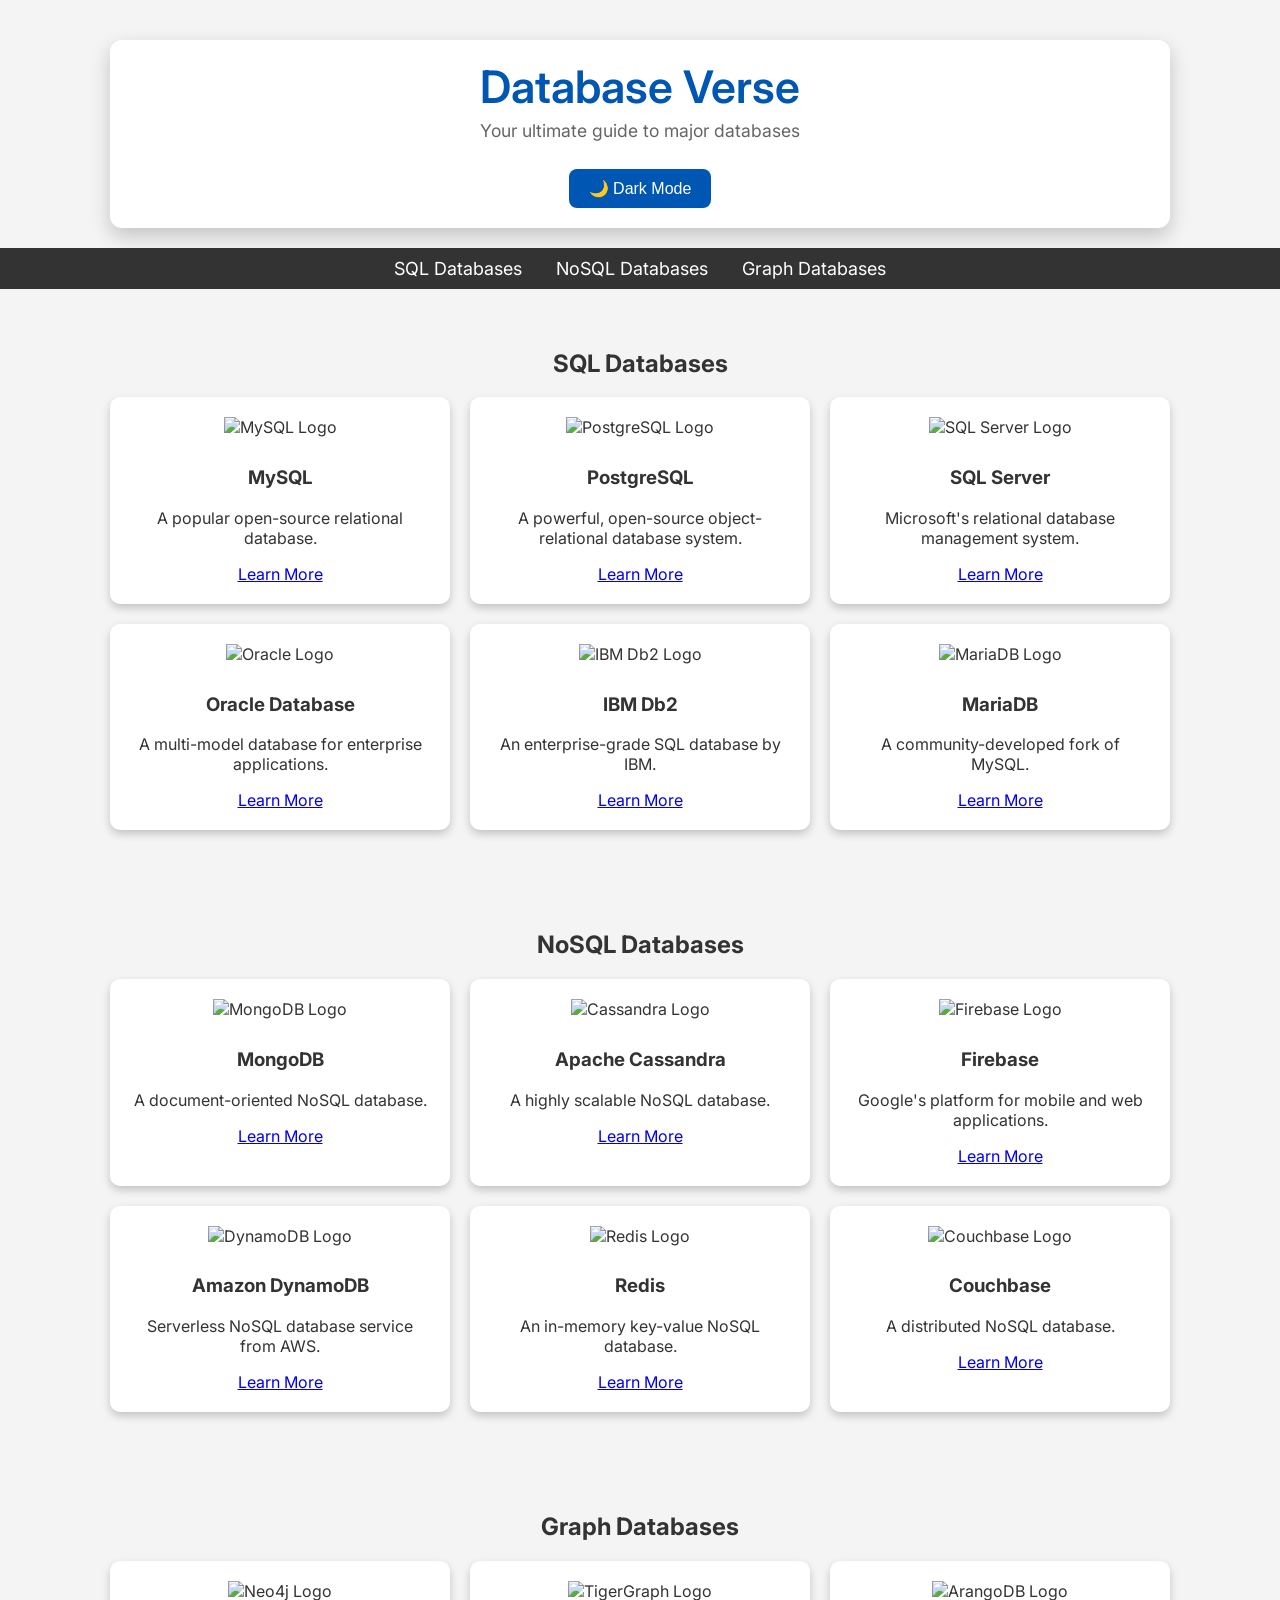
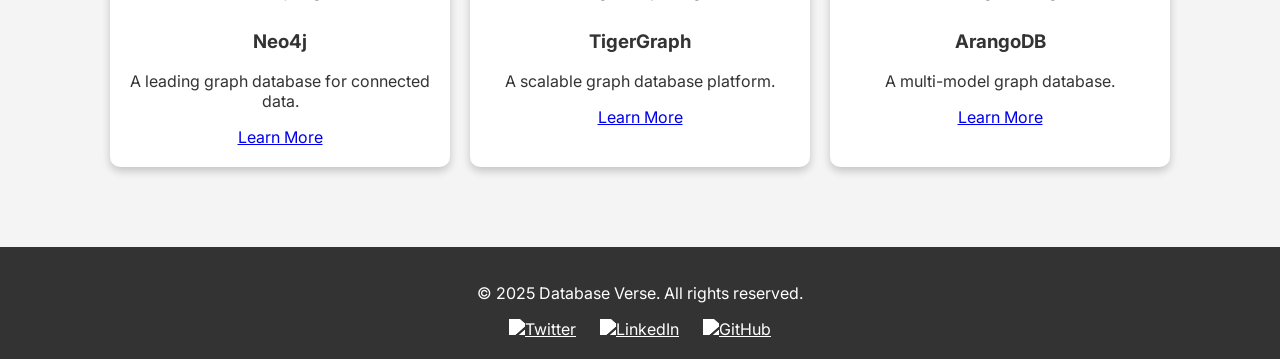
==== index.html @ 6b8fe201 "Update index.html" ====
<!DOCTYPE html>
<html lang="en">
<head>
    <meta charset="UTF-8">
    <meta name="viewport" content="width=device-width, initial-scale=1.0">
<!-- SEO Part -->

 
    <!-- SEO Metadata -->
    <title>DatabaseVerse - The Ultimate Database Guide | SQL & NoSQL</title>
    <meta name="description" content="DatabaseVerse provides in-depth guides, comparisons, and best practices for SQL, NoSQL, and Graph databases. Learn, compare, and choose the best database for your project.">
    <meta name="keywords" content="databases, SQL, NoSQL, MySQL, PostgreSQL, MongoDB, database tutorials, database comparisons">
    <meta name="author" content="DatabaseVerse Team">
    <meta name="robots" content="index, follow">
    
    <!-- Open Graph (For Facebook, LinkedIn) -->
    <meta property="og:title" content="DatabaseVerse - The Ultimate Database Guide">
    <meta property="og:description" content="Find the best database for your needs with our expert guides and comparisons.">
    <meta property="og:image" content="https://www.databaseverse.com/images/preview.jpg">
    <meta property="og:url" content="https://www.databaseverse.com">
    <meta property="og:type" content="website">
    
    <!-- Twitter Card (For Twitter) -->
    <meta name="twitter:card" content="summary_large_image">
    <meta name="twitter:title" content="DatabaseVerse - Your Guide to Databases">
    <meta name="twitter:description" content="Compare SQL, NoSQL, and Graph databases with expert insights.">
    <meta name="twitter:image" content="https://www.databaseverse.com/images/preview.jpg">
    
    <!-- Schema Markup (JSON-LD for Google Rich Results) -->
    <script type="application/ld+json">
    {
        "@context": "https://schema.org",
        "@type": "WebSite",
        "name": "DatabaseVerse",
        "url": "https://www.databaseverse.com",
        "description": "Learn everything about databases, including SQL, NoSQL, and Graph databases.",
        "publisher": {
            "@type": "Organization",
            "name": "DatabaseVerse",
            "logo": {
                "@type": "ImageObject",
                "url": "https://www.databaseverse.com/images/logo.png"
            }
        }
    }
    </script>

<!-- SEO -->

    <link rel="stylesheet" href="style.css">
    <script defer src="script.js"></script>
    <script async src="https://pagead2.googlesyndication.com/pagead/js/adsbygoogle.js?client=ca-pub-8469718621464285"
     crossorigin="anonymous"></script>
    
    <link rel="icon" type="image/png" href="/icons8-favicon-16.png">
    <script>

        var userID = window.localStorage.getItem("userID");
        
        window.adobeDataLayer = window.adobeDataLayer || [];
        window.adobeDataLayer.push({
                        "event":"pageView",
                        "page":{
                            "pageName": "Databaseverse - Home",
                            "siteSection": "Home",
                            "siteSubsection": "Home",
                            },
                        "user":{
                            "userID" : "1",
                            "loginStatus" : "Loggedin"
                        }
                    });
    
    
    </script>
    
    <script src="https://assets.adobedtm.com/6a9bc2d85574/b8443669e153/launch-eb0b239af1a2-development.min.js" async></script>

</head>
<body>
    <header>
        
        <h1>Database Verse</h1>
        <p>Your ultimate guide to major databases</p>
        <button id="theme-toggle">🌙 Dark Mode</button>
    </header>
    
    
    
    <nav>
        <ul>
            <li><a href="#sql">SQL Databases</a></li>
            <li><a href="#nosql">NoSQL Databases</a></li>
            <li><a href="#graph">Graph Databases</a></li>
        </ul>
    </nav>
    
    <section id="sql">
        <h2>SQL Databases</h2>
        <div class="container">
            <div class="card">
                <img src="https://upload.wikimedia.org/wikipedia/en/d/dd/MySQL_logo.svg" alt="MySQL Logo">
                <h3>MySQL</h3>
                <p>A popular open-source relational database.</p>
                <a href="https://www.mysql.com/" target="_blank">Learn More</a>
            </div>
            <div class="card">
                <img src="https://upload.wikimedia.org/wikipedia/commons/2/29/Postgresql_elephant.svg" alt="PostgreSQL Logo">
                <h3>PostgreSQL</h3>
                <p>A powerful, open-source object-relational database system.</p>
                <a href="https://www.postgresql.org/" target="_blank">Learn More</a>
            </div>
            <div class="card">
                <img src="https://upload.wikimedia.org/wikipedia/commons/8/87/Sql_data_base_with_logo.png" alt="SQL Server Logo">
                <h3>SQL Server</h3>
                <p>Microsoft's relational database management system.</p>
                <a href="https://www.microsoft.com/en-us/sql-server" target="_blank">Learn More</a>
            </div>
            <div class="card">
                <img src="https://logodix.com/logo/2006481.png" alt="Oracle Logo">
                <h3>Oracle Database</h3>
                <p>A multi-model database for enterprise applications.</p>
                <a href="https://www.oracle.com/database/" target="_blank">Learn More</a>
            </div>
            <div class="card">
                <img src="https://www.db2tutorial.com/wp-content/uploads/2019/03/db2-tutorial.png" alt="IBM Db2 Logo">
                <h3>IBM Db2</h3>
                <p>An enterprise-grade SQL database by IBM.</p>
                <a href="https://www.ibm.com/db2" target="_blank">Learn More</a>
            </div>
            <div class="card">
                <img src="https://avatars.githubusercontent.com/u/4739304?s=280&v=4" alt="MariaDB Logo">
                <h3>MariaDB</h3>
                <p>A community-developed fork of MySQL.</p>
                <a href="https://mariadb.org/" target="_blank">Learn More</a>
            </div>
        </div>
    </section>
    
    <section id="nosql">
        <h2>NoSQL Databases</h2>
        <div class="container">
            <div class="card">
                <img src="https://1000logos.net/wp-content/uploads/2020/08/MongoDB-Logo.png" alt="MongoDB Logo">
                <h3>MongoDB</h3>
                <p>A document-oriented NoSQL database.</p>
                <a href="https://www.mongodb.com/" target="_blank">Learn More</a>
            </div>
            <div class="card">
                <img src="https://cassandra.apache.org/assets/img/logo-white-r.png" alt="Cassandra Logo">
                <h3>Apache Cassandra</h3>
                <p>A highly scalable NoSQL database.</p>
                <a href="https://cassandra.apache.org/" target="_blank">Learn More</a>
            </div>
            <div class="card">
                <img src="https://www.gstatic.com/devrel-devsite/prod/vdbb152dfd6ef5e309aa1d261d45f3fd443aed2691cbfba3f9f80f8a4012a0a8f/firebase/images/lockup.svg" alt="Firebase Logo">
                <h3>Firebase</h3>
                <p>Google's platform for mobile and web applications.</p>
                <a href="https://firebase.google.com/" target="_blank">Learn More</a>
            </div>
            <div class="card">
                <img src="https://miro.medium.com/v2/resize:fit:1400/1*SpqGm3t2gqbGx3Bz-UJpAQ.png" alt="DynamoDB Logo">
                <h3>Amazon DynamoDB</h3>
                <p>Serverless NoSQL database service from AWS.</p>
                <a href="https://aws.amazon.com/dynamodb/" target="_blank">Learn More</a>
            </div>
            <div class="card">
                <img src="https://redis.io/wp-content/uploads/2024/04/Logotype.svg?auto=webp&quality=85,75&width=120" alt="Redis Logo">
                <h3>Redis</h3>
                <p>An in-memory key-value NoSQL database.</p>
                <a href="https://redis.io/" target="_blank">Learn More</a>
            </div>
            <div class="card">
                <img src="https://www.couchbase.com/wp-content/themes/couchbase-com/images/Logo-2000.svg" alt="Couchbase Logo">
                <h3>Couchbase</h3>
                <p>A distributed NoSQL database.</p>
                <a href="https://www.couchbase.com/" target="_blank">Learn More</a>
            </div>
        </div>
    </section>
    
    <section id="graph">
        <h2>Graph Databases</h2>
        <div class="container">
            <div class="card">
                <img src="https://dist.neo4j.com/wp-content/uploads/20230926084108/Logo_FullColor_RGB_TransBG.svg" alt="Neo4j Logo">
                <h3>Neo4j</h3>
                <p>A leading graph database for connected data.</p>
                <a href="https://neo4j.com/" target="_blank">Learn More</a>
            </div>
            <div class="card">
                <img src="https://encrypted-tbn0.gstatic.com/images?q=tbn:ANd9GcQMi0j-8EOGU2kKAD3Q4c2R9HEXQZ132W6uAQ&s" alt="TigerGraph Logo">
                <h3>TigerGraph</h3>
                <p>A scalable graph database platform.</p>
                <a href="https://www.tigergraph.com/" target="_blank">Learn More</a>
            </div>
            <div class="card">
                <img src="https://arangodb.com/wp-content/uploads/2023/07/logo.png" alt="ArangoDB Logo">
                <h3>ArangoDB</h3>
                <p>A multi-model graph database.</p>
                <a href="https://www.arangodb.com/" target="_blank">Learn More</a>
            </div>
        </div>
    </section>
    

    <footer>
        <p>&copy; 2025 Database Verse. All rights reserved.</p>
        <div class="social-links">
            <a href="https://x.com/dhanushbangady?s=21&t=5wENA6YG9bDJAuuJVBSsLw" target="_blank">
                <img src="https://static.vecteezy.com/system/resources/thumbnails/018/930/695/small_2x/twitter-logo-twitter-icon-transparent-free-free-png.png" alt="Twitter">
            </a>
            <a href="https://www.linkedin.com/in/dhanush-kumar-609387221/" target="_blank">
                <img src="https://cdn.uconnectlabs.com/wp-content/uploads/sites/46/2022/08/Linkedin-Logo-e1660320077673.png" alt="LinkedIn">
            </a>
            <a href="https://github.com/DHANUSHKUMAR-19" target="_blank">
                <img src="https://upload.wikimedia.org/wikipedia/commons/9/91/Octicons-mark-github.svg" alt="GitHub">
            </a>
        </div>
    </footer>
    
    
    
</body>
</html>
---- style.css ----
/* Import Google Fonts */
@import url('https://fonts.googleapis.com/css2?family=Inter:wght@400;600&display=swap');

/* Default Light Mode Variables */
:root {
    --bg-color: #f4f4f4;
    --text-color: #333;
    --header-bg: white;
    --header-text: #0056b3;
    --subtitle-color: #555;
    --nav-bg: #333;
    --nav-text: white;
    --nav-hover: #00d4ff;
    --card-bg: white;
    --card-shadow: rgba(0, 0, 0, 0.2);
    --footer-bg: #333;
    --footer-text: white;
}

/* Dark Mode Variables */
.dark-mode {
    --bg-color: #121212;
    --text-color: #e0e0e0;
    --header-bg: #1e1e1e;
    --header-text: #4dabf7;
    --subtitle-color: #aaaaaa;
    --nav-bg: #1e1e1e;
    --nav-text: #e0e0e0;
    --nav-hover: #4dabf7;
    --card-bg: #1e1e1e;
    --card-shadow: rgba(255, 255, 255, 0.1);
    --footer-bg: #1e1e1e;
    --footer-text: #e0e0e0;
}

/* Apply Theme */
body {
    margin: 0;
    padding: 0;
    font-family: 'Inter', sans-serif;
    background: var(--bg-color);
    color: var(--text-color);
    transition: background 0.3s ease, color 0.3s ease;
}

/* Header */
header {
    width: 90%;
    max-width: 1000px;
    padding: 20px 30px;
    background: var(--header-bg);
    color: var(--text-color);
    text-align: center;
    border-radius: 12px;
    box-shadow: 0px 8px 20px var(--card-shadow);
    margin: 40px auto 20px;
    transition: transform 0.3s ease, box-shadow 0.3s ease, background 0.3s ease;
}

header:hover {
    transform: translateY(-4px);
    box-shadow: 0px 10px 25px var(--card-shadow);
}

header h1 {
    font-size: 2.8rem;
    font-weight: 600;
    margin: 0;
    color: var(--header-text);
}

header p {
    font-size: 1.1rem;
    font-weight: 400;
    margin-top: 6px;
    color: var(--subtitle-color);
    opacity: 0.9;
}

/* Theme Toggle Button */
#theme-toggle {
    background: var(--header-text);
    color: var(--header-bg);
    border: none;
    padding: 10px 20px;
    font-size: 1rem;
    cursor: pointer;
    border-radius: 8px;
    transition: all 0.3s ease;
    margin-top: 10px;
}

#theme-toggle:hover {
    background: var(--header-bg);
    color: var(--header-text);
    border: 1px solid var(--header-text);
}

/* Navigation */
nav {
    background: var(--nav-bg);
    padding: 10px 0;
    text-align: center;
}

nav ul {
    list-style: none;
    padding: 0;
    margin: 0;
}

nav ul li {
    display: inline;
    margin: 0 15px;
}

nav ul li a {
    color: var(--nav-text);
    text-decoration: none;
    font-size: 18px;
    transition: color 0.3s;
}

nav ul li a:hover {
    color: var(--nav-hover);
}

/* Sections */
section {
    padding: 40px;
    text-align: center;
}

/* Cards */
.container {
    display: flex;
    flex-wrap: wrap;
    justify-content: center;
    gap: 20px;
}

.card {
    background: var(--card-bg);
    padding: 20px;
    border-radius: 10px;
    box-shadow: 0 4px 8px var(--card-shadow);
    width: 300px;
    text-align: center;
    transition: transform 0.3s, box-shadow 0.3s;
}

.card:hover {
    transform: scale(1.05);
    box-shadow: 0 10px 20px var(--card-shadow);
}

.card img {
    width: 100px;
    height: auto;
    margin-bottom: 10px;
}

/* Footer */
/* footer {
    background: var(--footer-bg);
    color: var(--footer-text);
    text-align: center;
    padding: 20px;
    margin-top: 40px;
} */
/* footer {
    background: #222;
    color: white;
    text-align: center;
    padding: 20px;
    font-size: 14px;
}

.footer-nav a {
    color: #00d4ff;
    text-decoration: none;
    margin: 0 10px;
}

.footer-nav a:hover {
    text-decoration: underline;
}

.social-links img {
    width: 24px;
    margin: 0 5px;
} */

footer {
    background: #333;
    color: white;
    text-align: center;
    padding: 20px;
    margin-top: 40px;
}

.social-links {
    margin-top: 10px;
}

.social-links a {
    display: inline-block;
    margin: 0 10px;
}

.social-links img {
    width: 30px;
    height: 30px;
    filter: brightness(0) invert(1); /* Makes icons white for better visibility */
    transition: transform 0.3s ease-in-out;
}

.social-links img:hover {
    transform: scale(1.2);
}
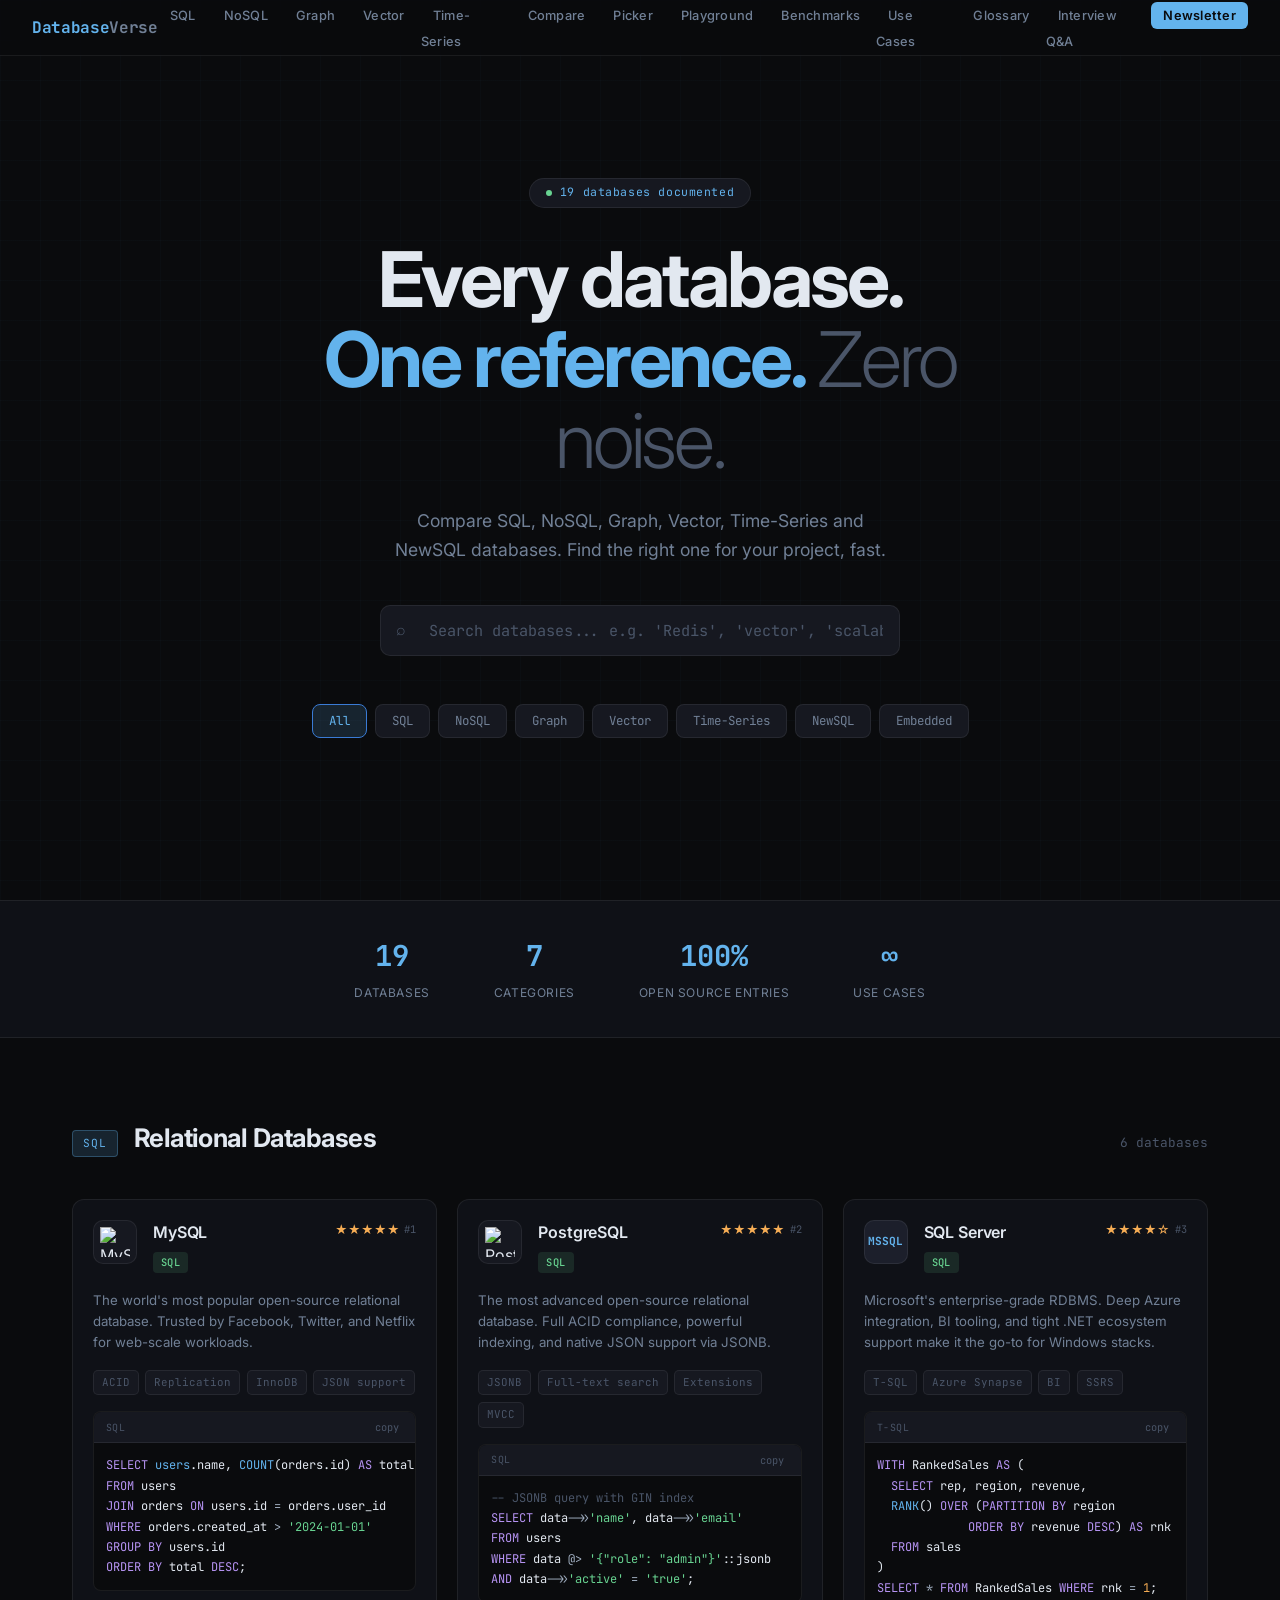
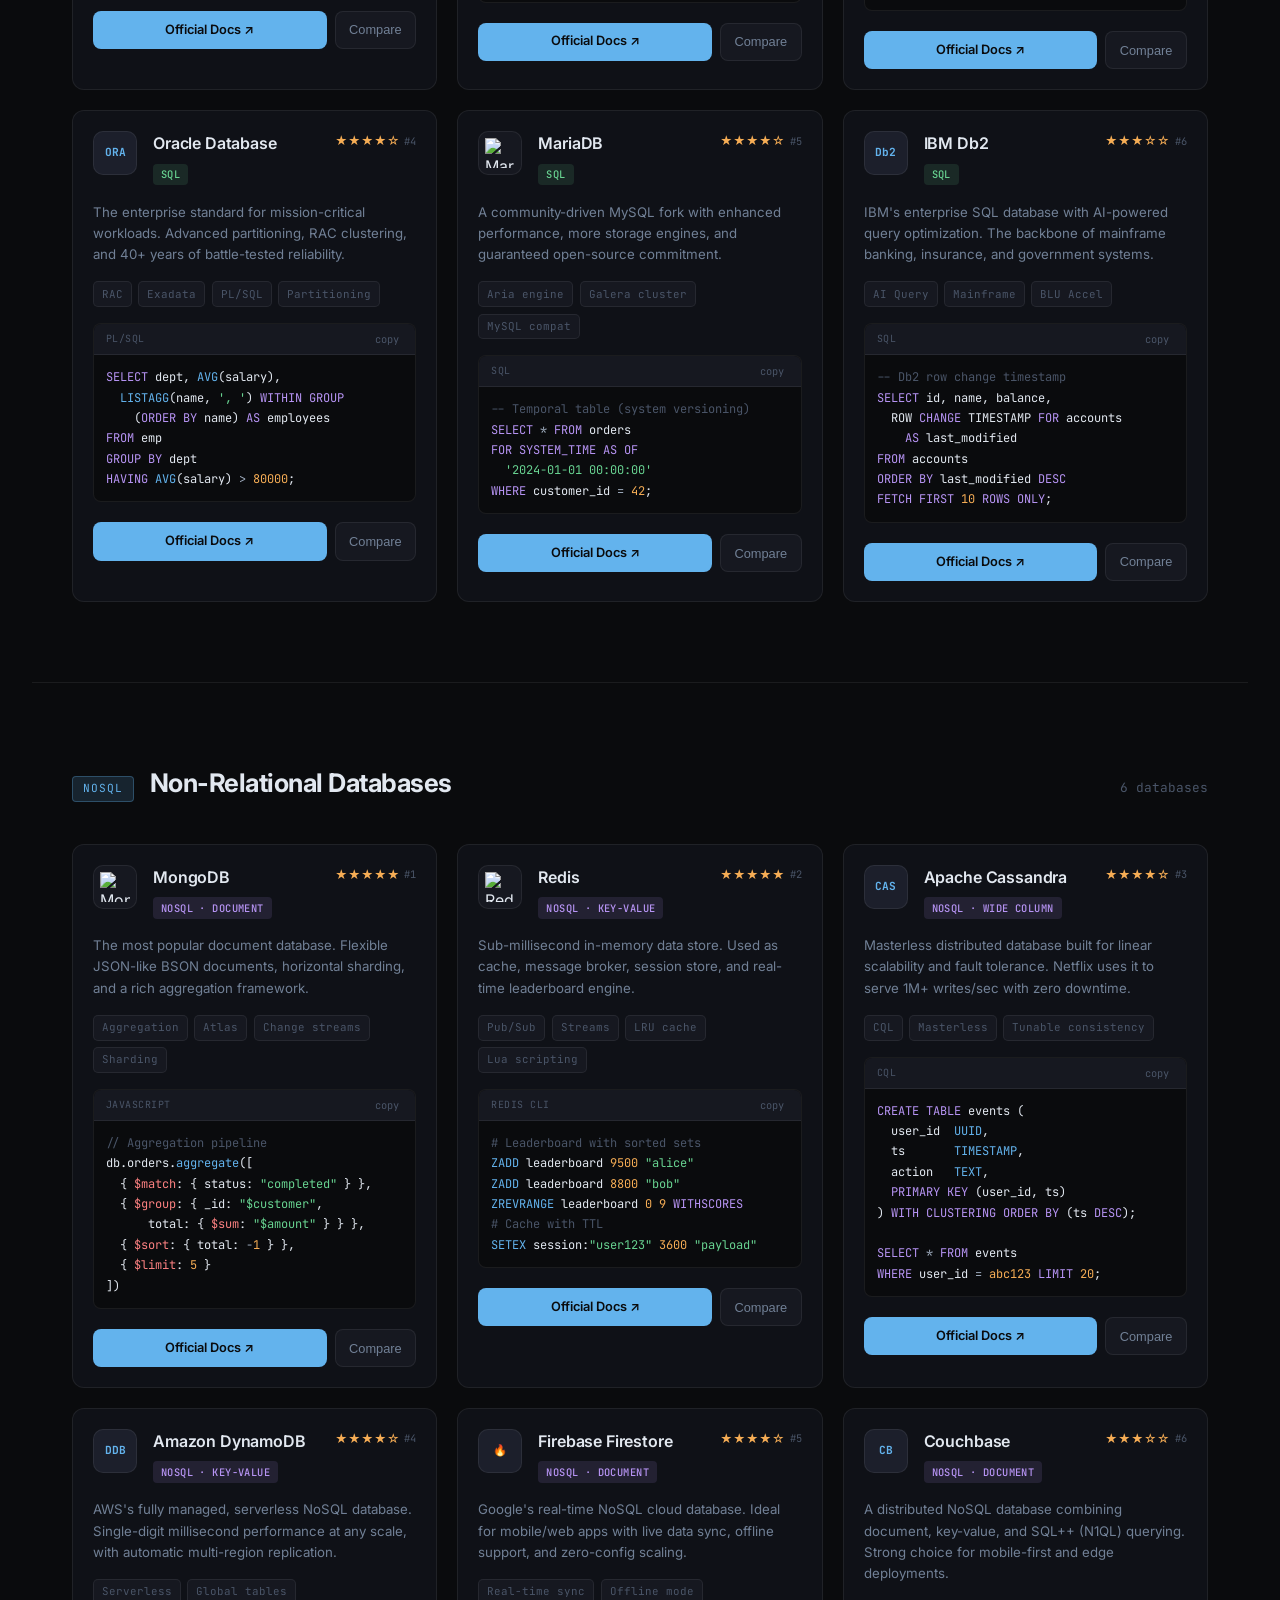
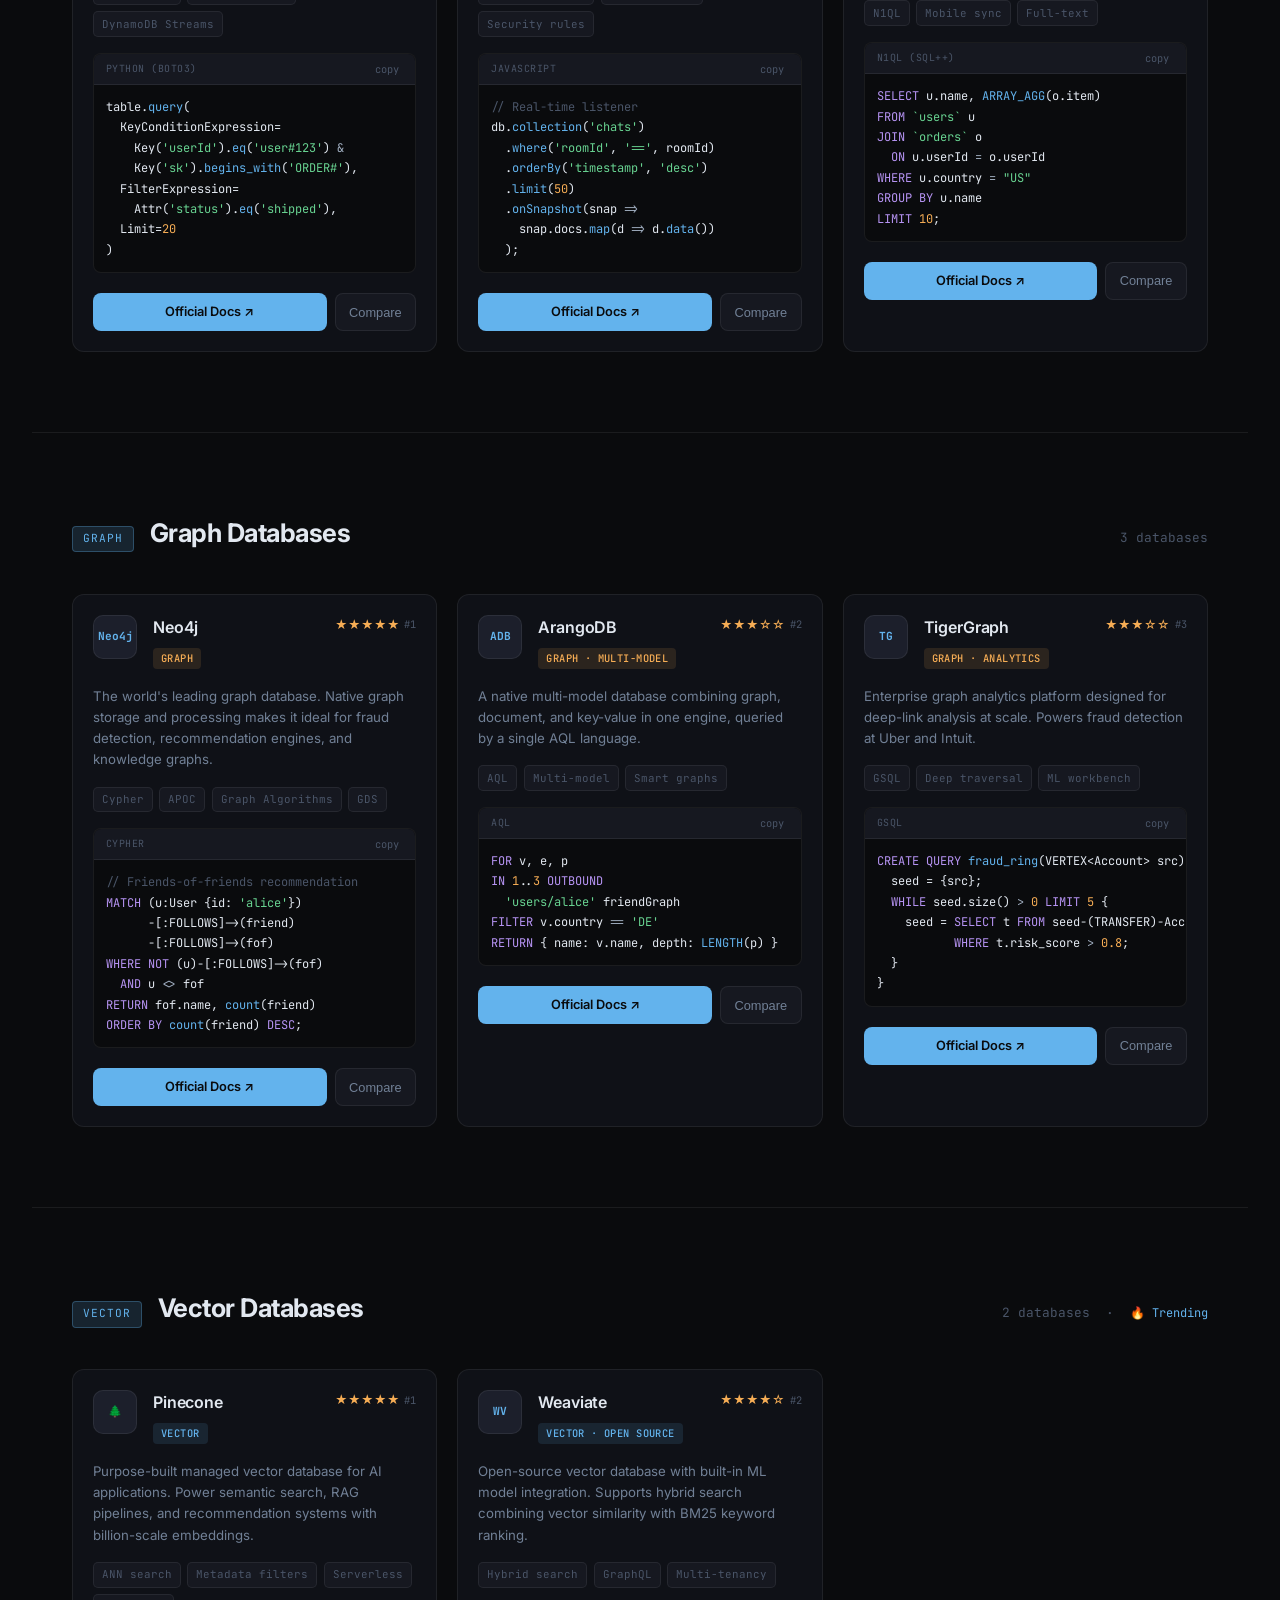
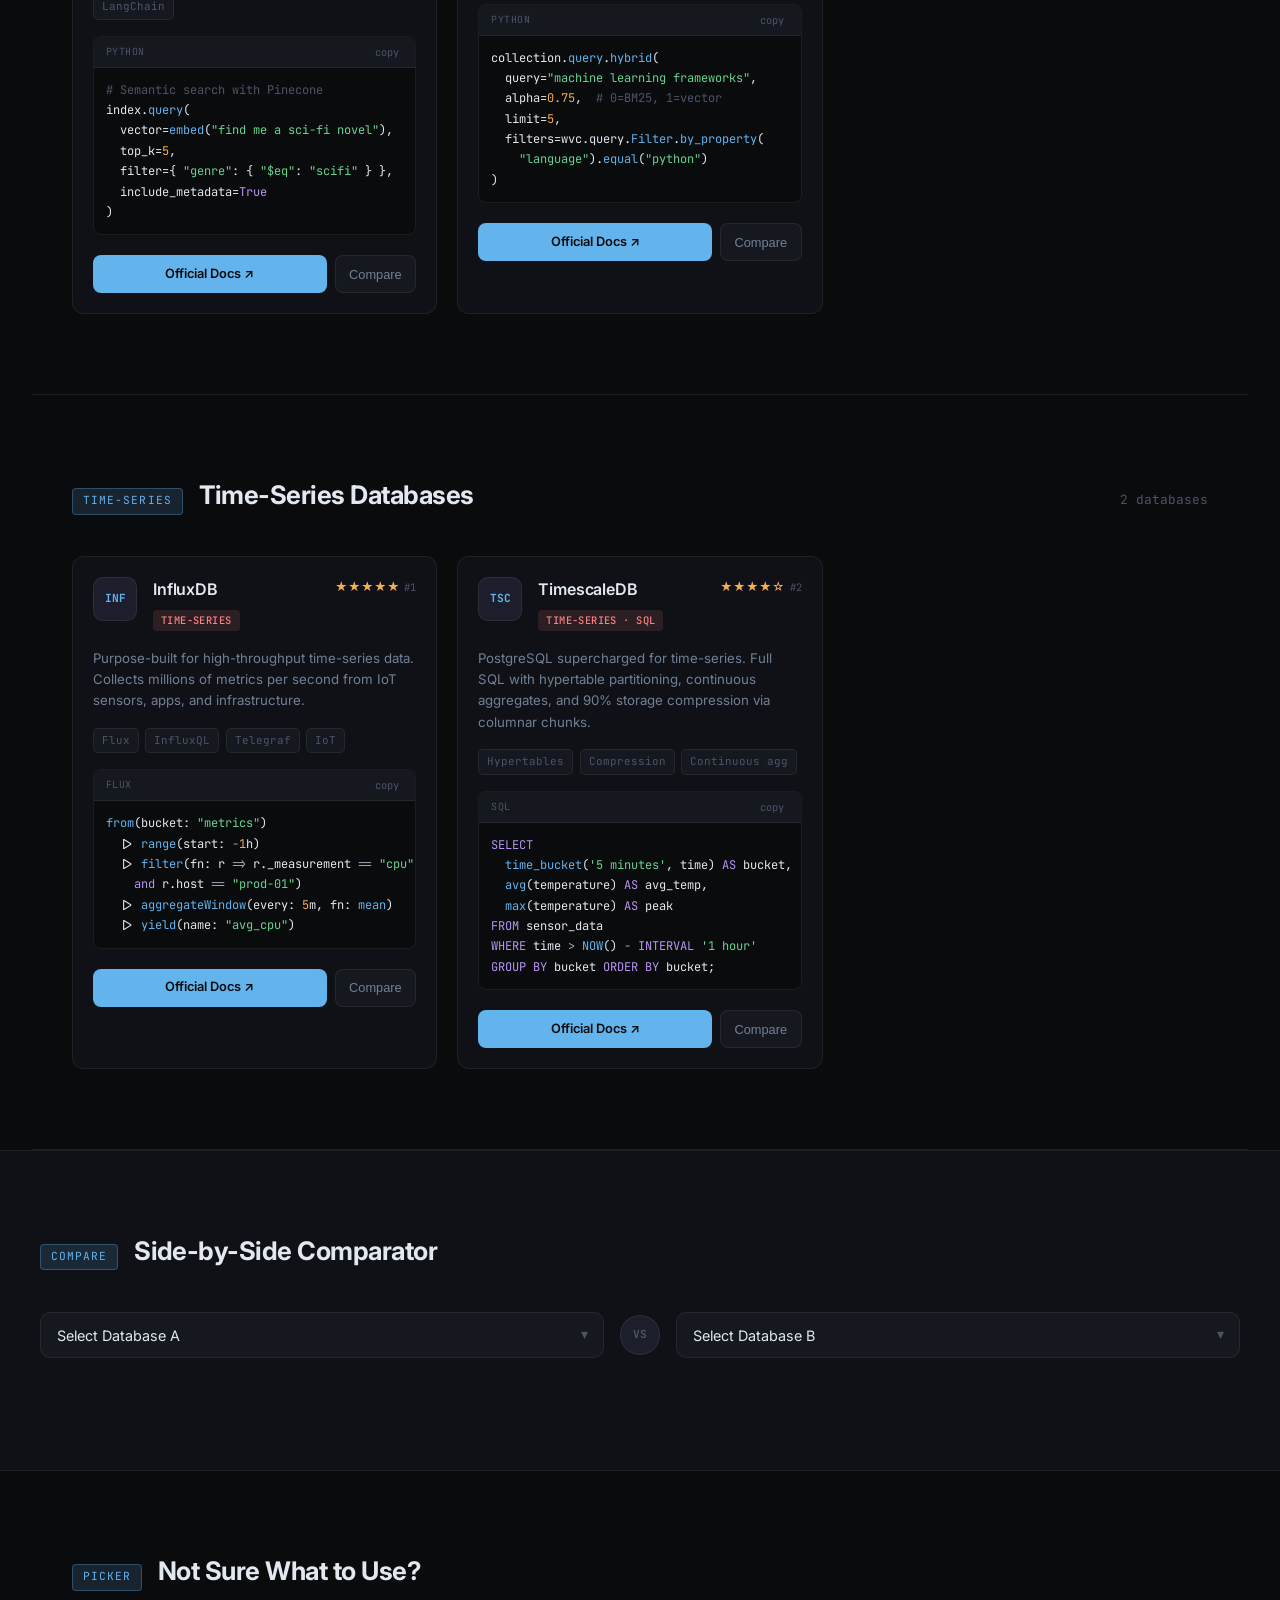
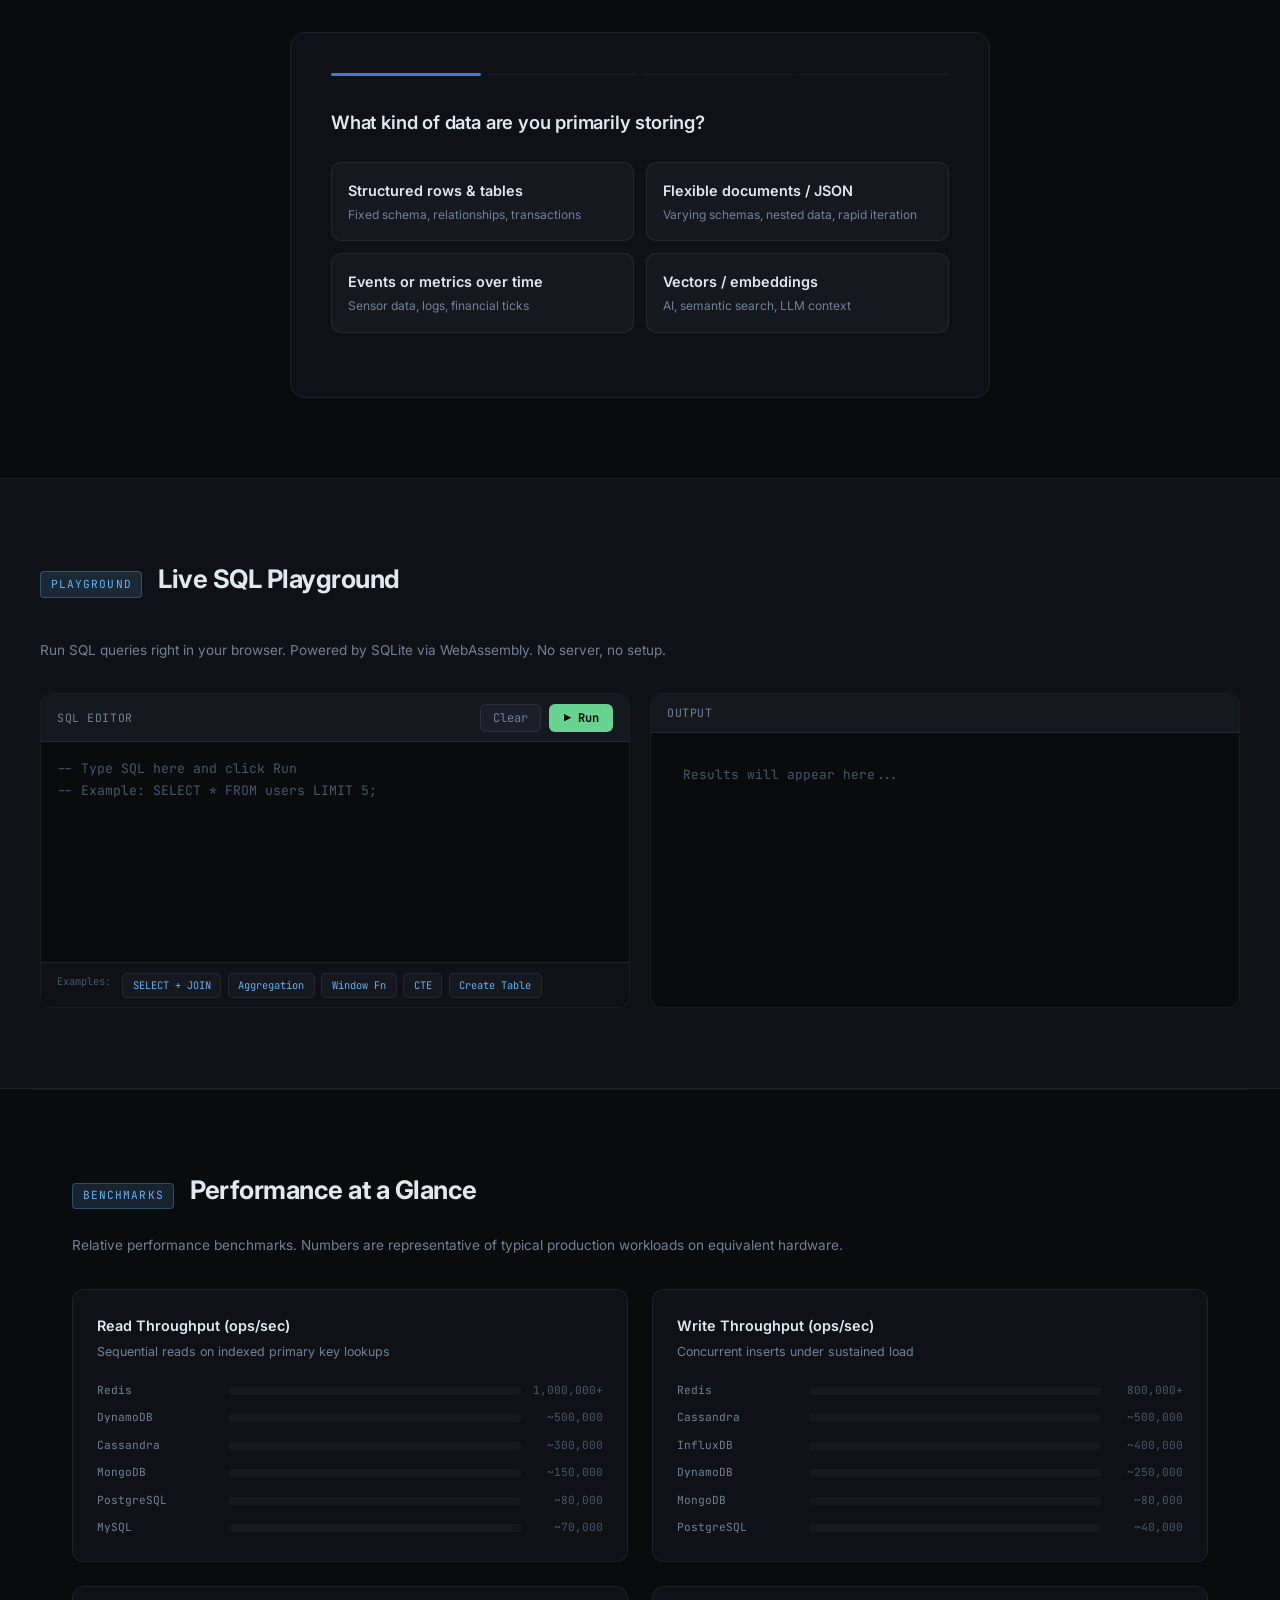
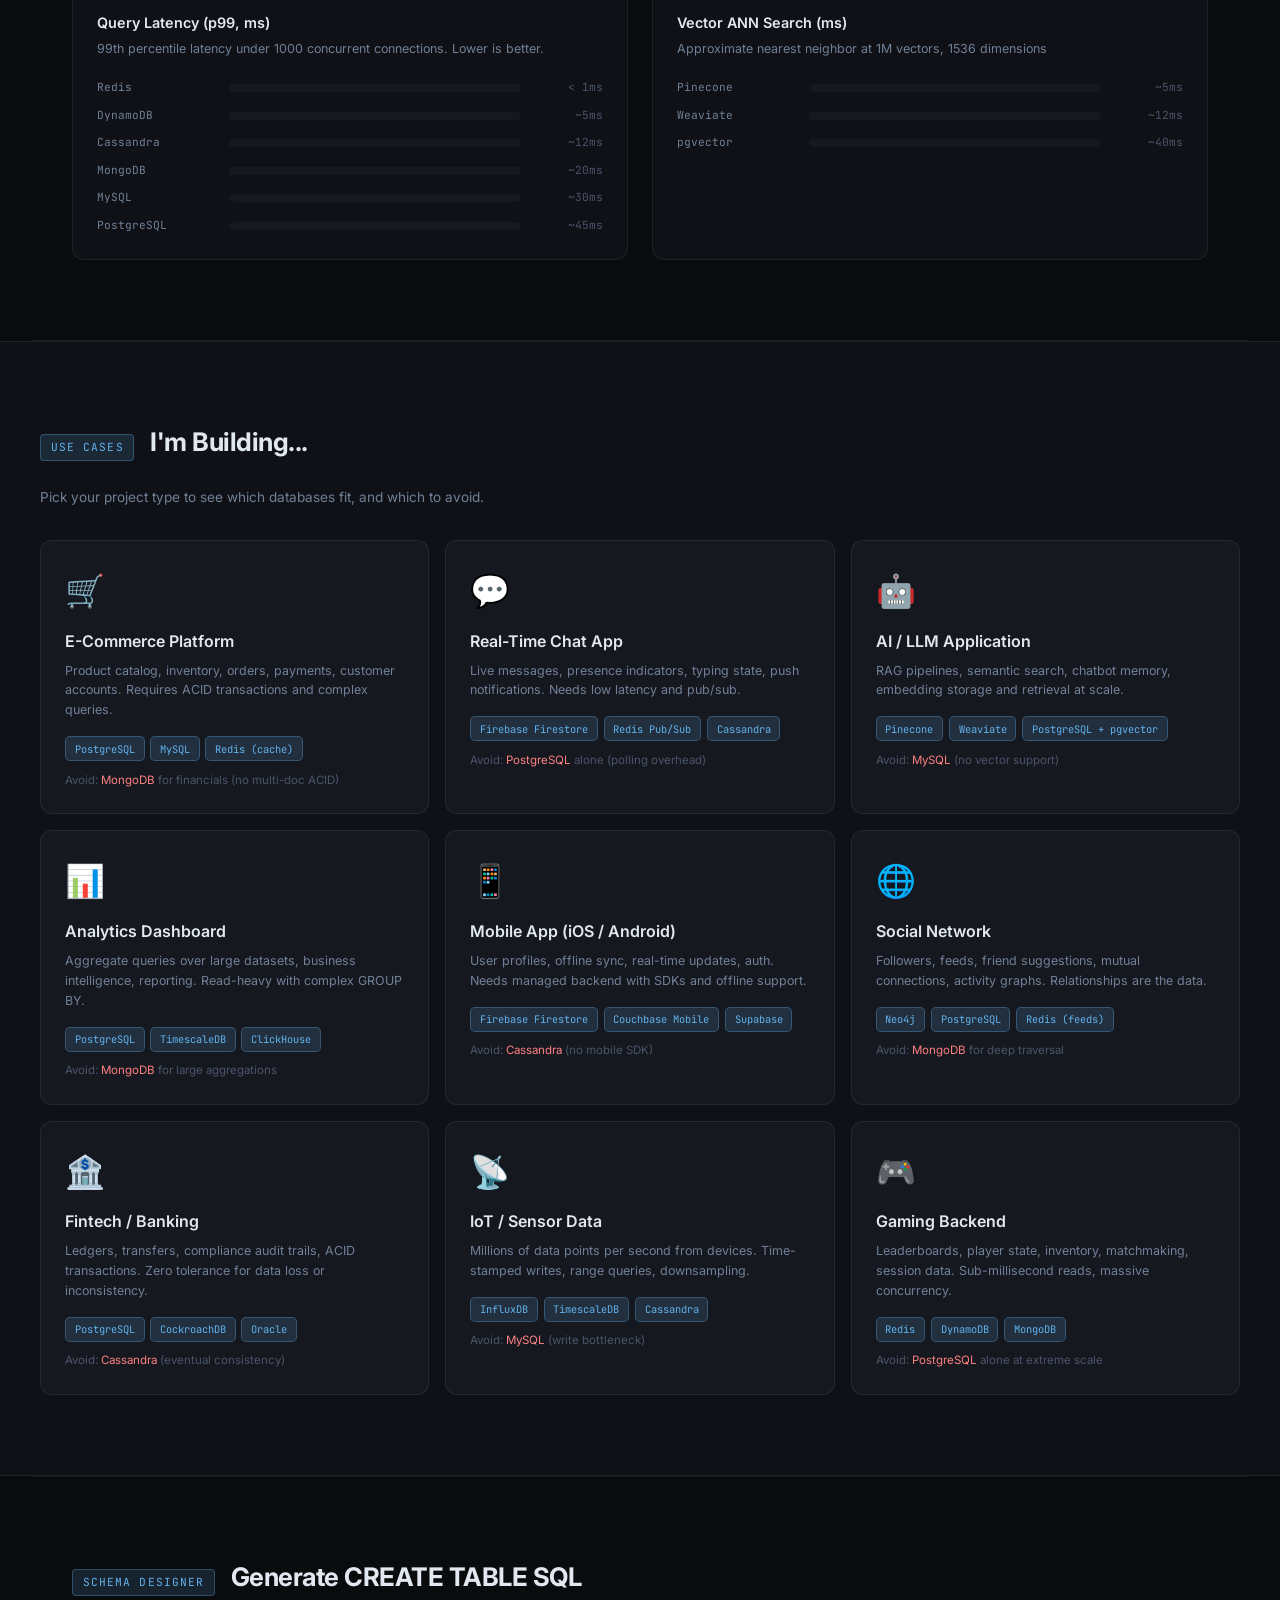
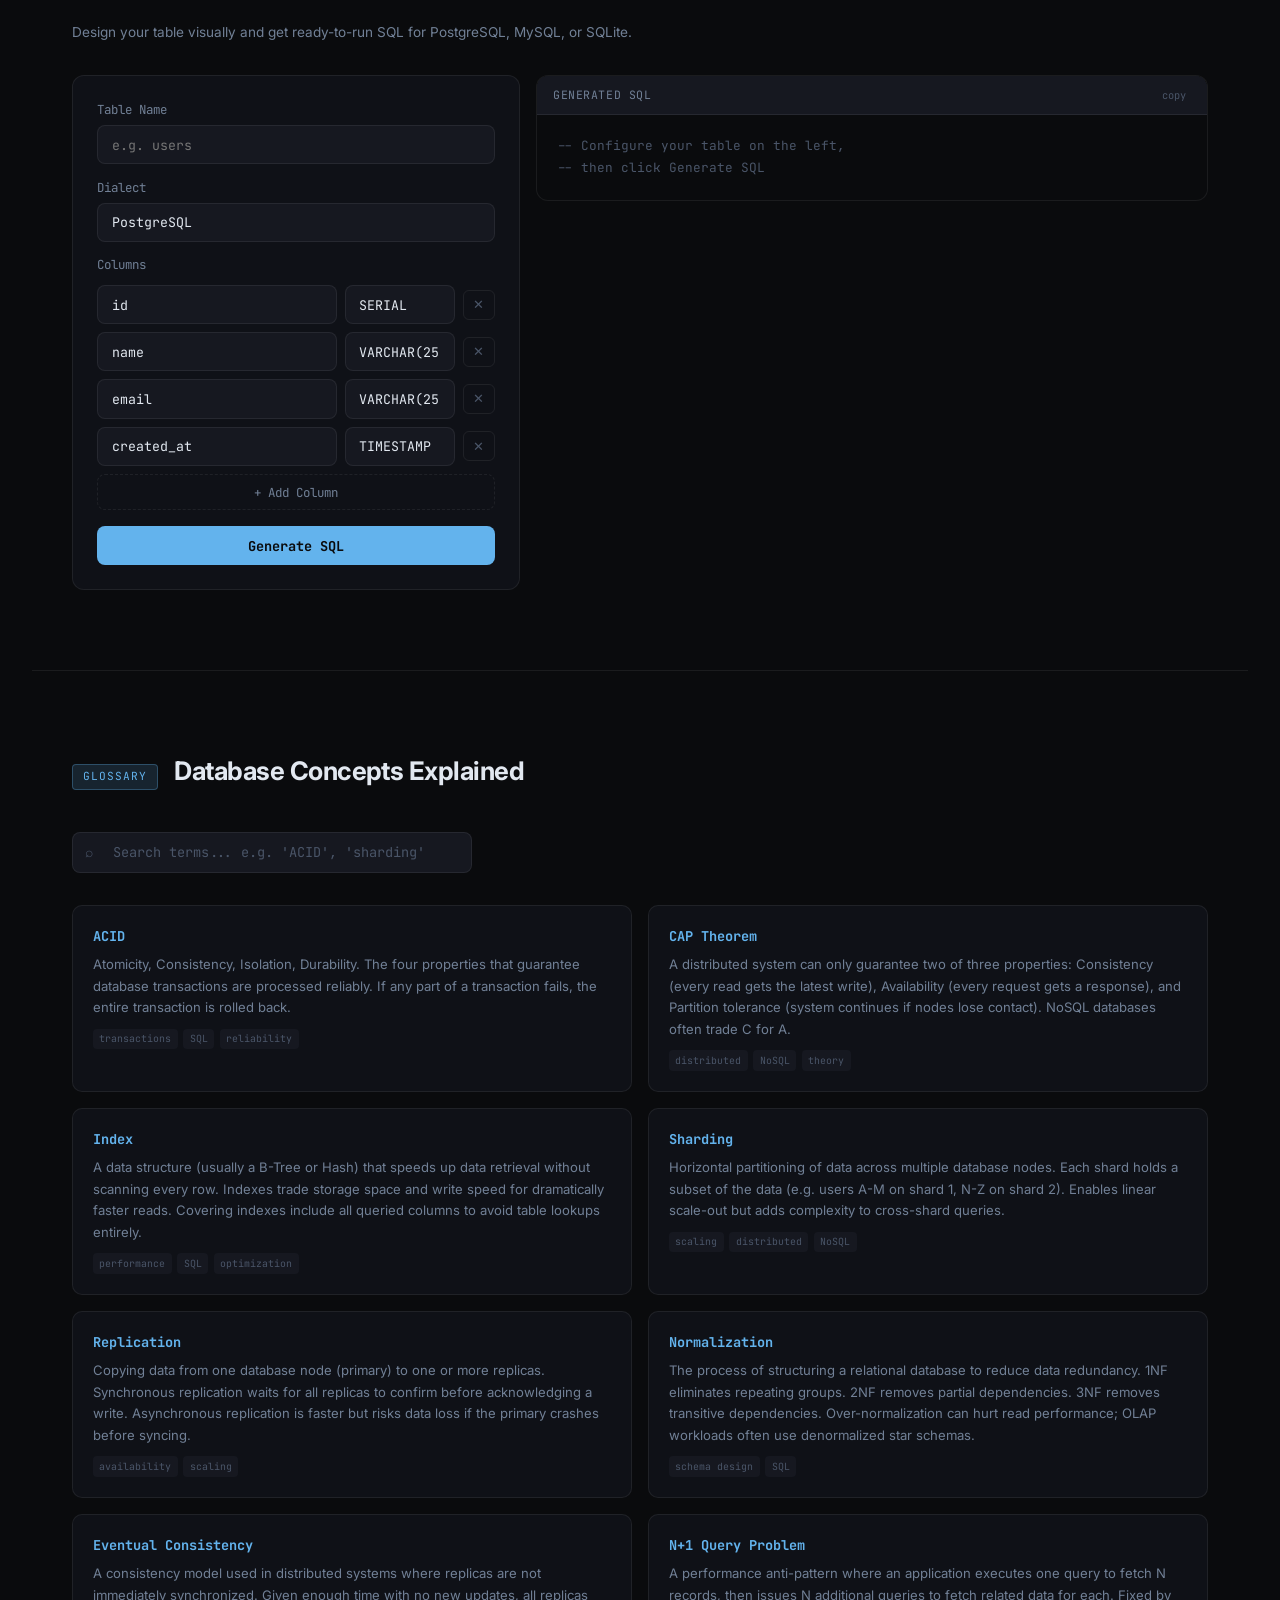
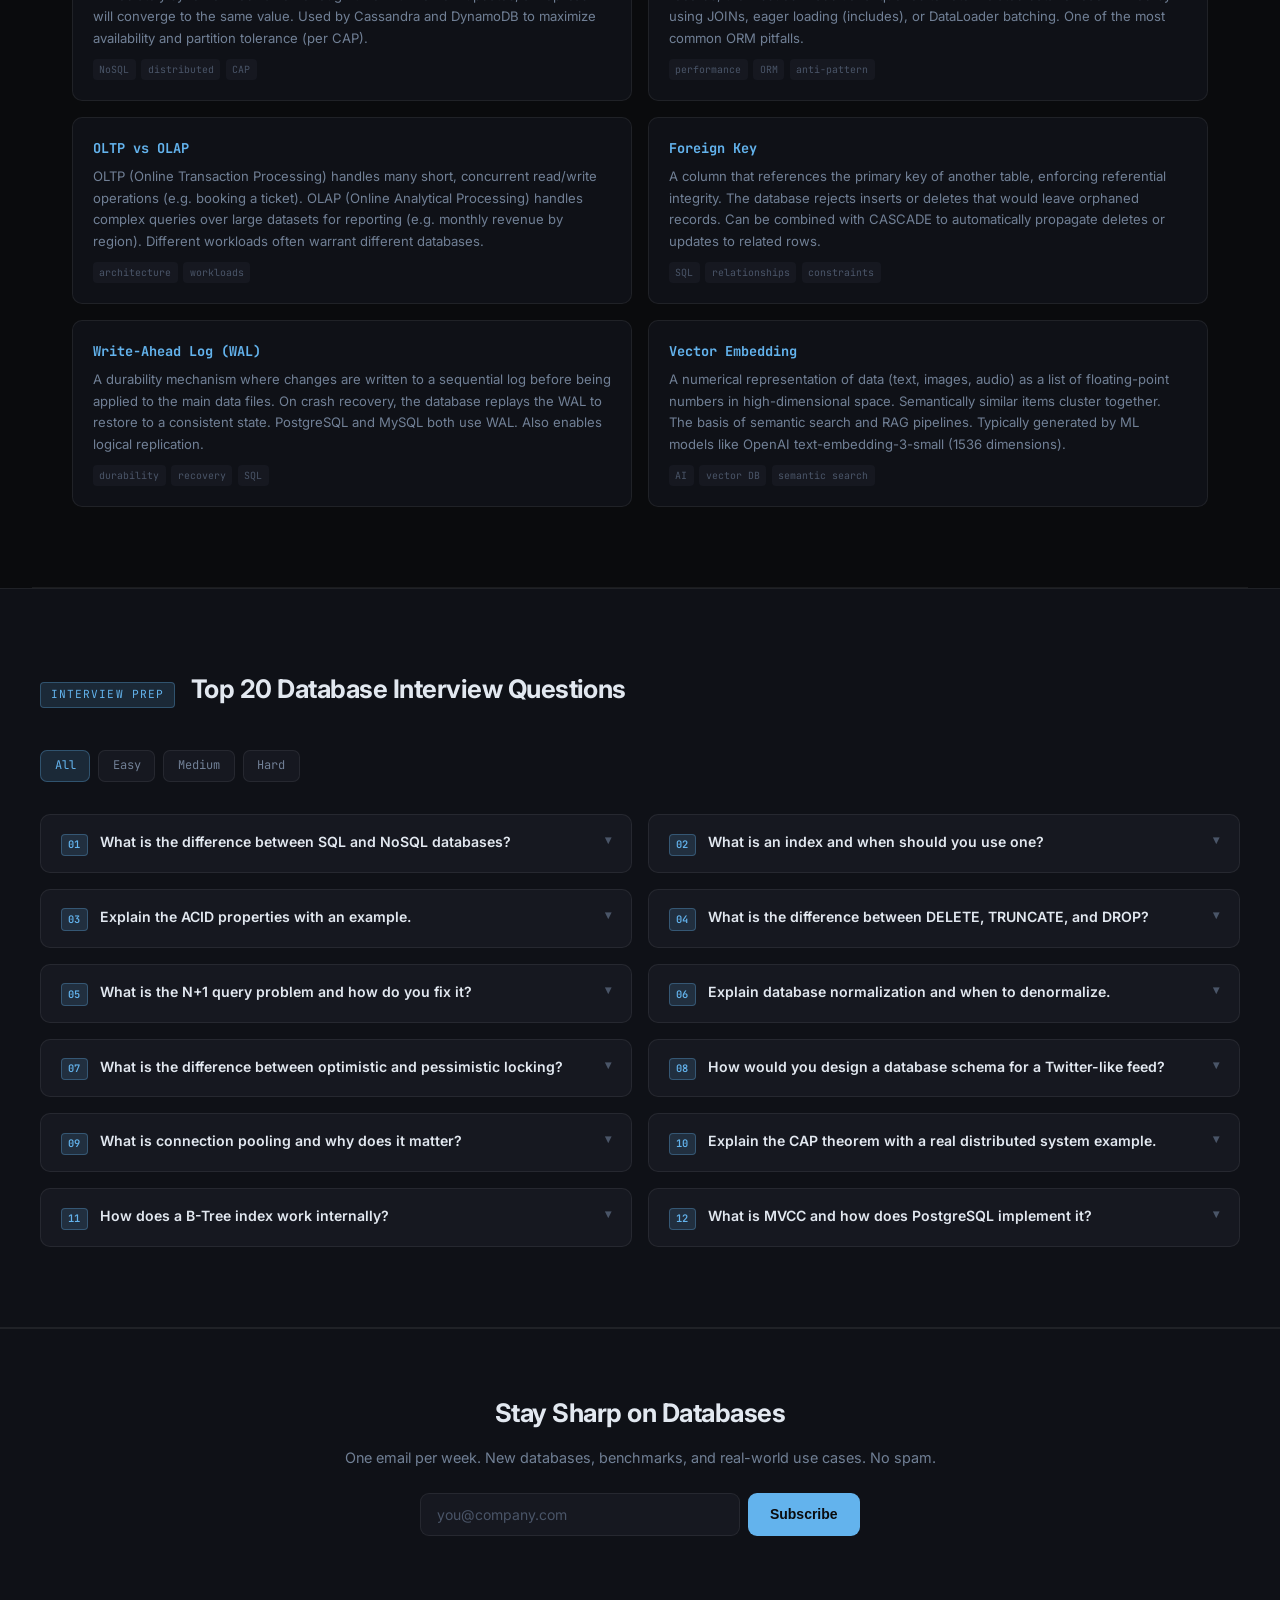
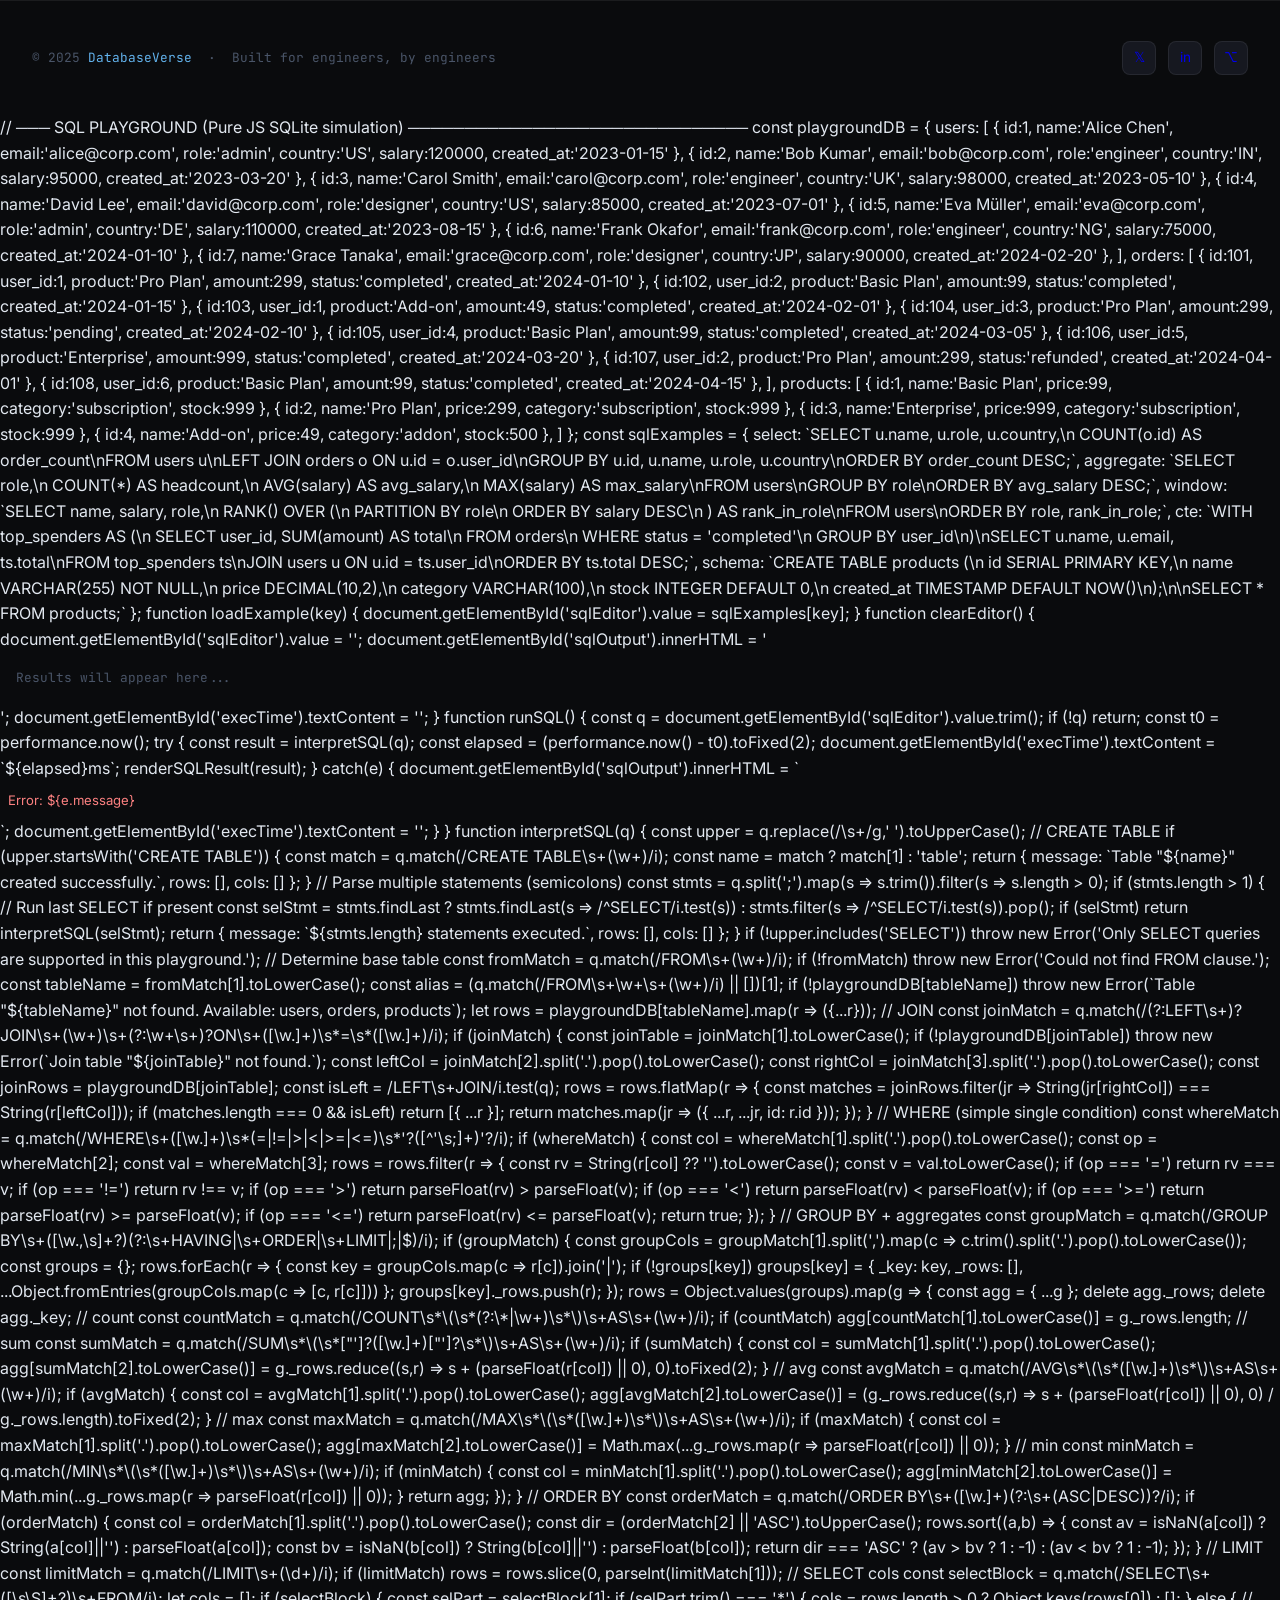
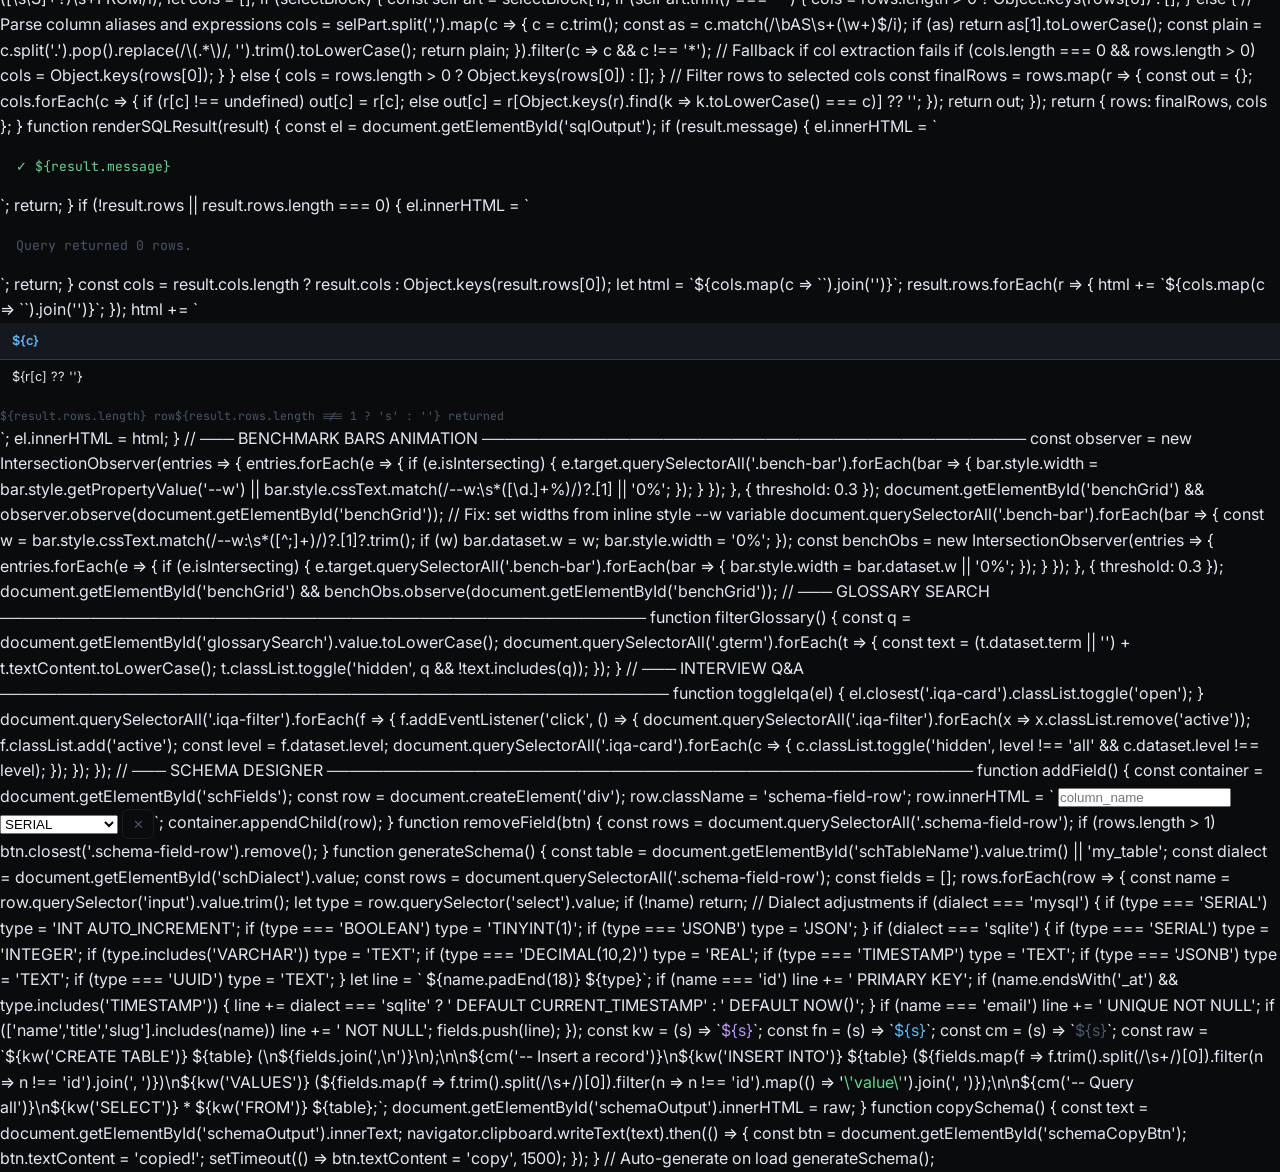
==== commit 7b4c29f0: "New ui" ====
--- a/index.html
+++ b/index.html
@@ -1,225 +1,3310 @@
 <!DOCTYPE html>
 <html lang="en">
 <head>
-    <meta charset="UTF-8">
-    <meta name="viewport" content="width=device-width, initial-scale=1.0">
-<!-- SEO Part -->
-
- 
-    <!-- SEO Metadata -->
-    <title>DatabaseVerse - The Ultimate Database Guide | SQL & NoSQL</title>
-    <meta name="description" content="DatabaseVerse provides in-depth guides, comparisons, and best practices for SQL, NoSQL, and Graph databases. Learn, compare, and choose the best database for your project.">
-    <meta name="keywords" content="databases, SQL, NoSQL, MySQL, PostgreSQL, MongoDB, database tutorials, database comparisons">
-    <meta name="author" content="DatabaseVerse Team">
-    <meta name="robots" content="index, follow">
-    
-    <!-- Open Graph (For Facebook, LinkedIn) -->
-    <meta property="og:title" content="DatabaseVerse - The Ultimate Database Guide">
-    <meta property="og:description" content="Find the best database for your needs with our expert guides and comparisons.">
-    <meta property="og:image" content="https://www.databaseverse.com/images/preview.jpg">
-    <meta property="og:url" content="https://www.databaseverse.com">
-    <meta property="og:type" content="website">
-    
-    <!-- Twitter Card (For Twitter) -->
-    <meta name="twitter:card" content="summary_large_image">
-    <meta name="twitter:title" content="DatabaseVerse - Your Guide to Databases">
-    <meta name="twitter:description" content="Compare SQL, NoSQL, and Graph databases with expert insights.">
-    <meta name="twitter:image" content="https://www.databaseverse.com/images/preview.jpg">
-    
-    <!-- Schema Markup (JSON-LD for Google Rich Results) -->
-    <script type="application/ld+json">
-    {
-        "@context": "https://schema.org",
-        "@type": "WebSite",
-        "name": "DatabaseVerse",
-        "url": "https://www.databaseverse.com",
-        "description": "Learn everything about databases, including SQL, NoSQL, and Graph databases.",
-        "publisher": {
-            "@type": "Organization",
-            "name": "DatabaseVerse",
-            "logo": {
-                "@type": "ImageObject",
-                "url": "https://www.databaseverse.com/images/logo.png"
-            }
-        }
-    }
-    </script>
-
-<!-- SEO -->
-
-    <link rel="stylesheet" href="style.css">
-    <script defer src="script.js"></script>
-    <script async src="https://pagead2.googlesyndication.com/pagead/js/adsbygoogle.js?client=ca-pub-8469718621464285"
-     crossorigin="anonymous"></script>
-    
-    <link rel="icon" type="image/png" href="/icons8-favicon-16.png">
-    <script>
-
-        var userID = window.localStorage.getItem("userID");
-        
-        window.adobeDataLayer = window.adobeDataLayer || [];
-        window.adobeDataLayer.push({
-                        "event":"pageView",
-                        "page":{
-                            "pageName": "Databaseverse - Home",
-                            "siteSection": "Home",
-                            "siteSubsection": "Home",
-                            },
-                        "user":{
-                            "userID" : "1",
-                            "loginStatus" : "Loggedin"
-                        }
-                    });
-    
-    
-    </script>
-    
-    <script src="https://assets.adobedtm.com/6a9bc2d85574/b8443669e153/launch-eb0b239af1a2-development.min.js" async></script>
-
+<meta charset="UTF-8" />
+<meta name="viewport" content="width=device-width, initial-scale=1.0" />
+<title>DatabaseVerse - The Ultimate Database Reference</title>
+<meta name="description" content="The ultimate guide to every major database. Compare SQL, NoSQL, Graph, Vector, Time-Series and more. Find the right database for your project." />
+<link rel="preconnect" href="https://fonts.googleapis.com" />
+<link href="https://fonts.googleapis.com/css2?family=JetBrains+Mono:wght@400;500;700&family=Inter:wght@300;400;500;600;700&display=swap" rel="stylesheet" />
+<style>
+  :root {
+    --bg: #0a0b0d;
+    --bg2: #0f1117;
+    --bg3: #161820;
+    --bg4: #1c1f2b;
+    --border: rgba(255,255,255,0.07);
+    --border-bright: rgba(99,179,237,0.3);
+    --cyan: #63b3ed;
+    --cyan-dim: #3a7bd5;
+    --cyan-glow: rgba(99,179,237,0.15);
+    --green: #68d391;
+    --purple: #b794f4;
+    --orange: #f6ad55;
+    --red: #fc8181;
+    --text: #e2e8f0;
+    --text-dim: #718096;
+    --text-muted: #4a5568;
+    --mono: 'JetBrains Mono', monospace;
+    --sans: 'Inter', sans-serif;
+  }
+
+  * { box-sizing: border-box; margin: 0; padding: 0; }
+
+  html { scroll-behavior: smooth; }
+
+  body {
+    background: var(--bg);
+    color: var(--text);
+    font-family: var(--sans);
+    line-height: 1.6;
+    overflow-x: hidden;
+  }
+
+  /* Grid background */
+  body::before {
+    content: '';
+    position: fixed;
+    inset: 0;
+    background-image:
+      linear-gradient(rgba(99,179,237,0.025) 1px, transparent 1px),
+      linear-gradient(90deg, rgba(99,179,237,0.025) 1px, transparent 1px);
+    background-size: 40px 40px;
+    pointer-events: none;
+    z-index: 0;
+  }
+
+  /* ─── NAV ─── */
+  nav {
+    position: fixed;
+    top: 0; left: 0; right: 0;
+    z-index: 100;
+    background: rgba(10,11,13,0.85);
+    backdrop-filter: blur(12px);
+    border-bottom: 1px solid var(--border);
+    display: flex;
+    align-items: center;
+    justify-content: space-between;
+    padding: 0 2rem;
+    height: 56px;
+  }
+
+  .nav-logo {
+    font-family: var(--mono);
+    font-size: 1rem;
+    font-weight: 700;
+    color: var(--cyan);
+    letter-spacing: -0.02em;
+    text-decoration: none;
+  }
+
+  .nav-logo span { color: var(--text-dim); }
+
+  .nav-links {
+    display: flex;
+    gap: 0.25rem;
+    list-style: none;
+  }
+
+  .nav-links a {
+    color: var(--text-dim);
+    text-decoration: none;
+    font-size: 0.8rem;
+    font-weight: 500;
+    padding: 0.35rem 0.75rem;
+    border-radius: 6px;
+    transition: color 0.2s, background 0.2s;
+    letter-spacing: 0.02em;
+  }
+
+  .nav-links a:hover { color: var(--text); background: var(--bg3); }
+
+  .nav-cta {
+    background: var(--cyan) !important;
+    color: var(--bg) !important;
+    font-weight: 600 !important;
+  }
+
+  .nav-cta:hover { background: #90cdf4 !important; }
+
+  /* ─── HERO ─── */
+  .hero {
+    position: relative;
+    z-index: 1;
+    min-height: 100vh;
+    display: flex;
+    flex-direction: column;
+    align-items: center;
+    justify-content: center;
+    text-align: center;
+    padding: 6rem 2rem 4rem;
+  }
+
+  .hero-badge {
+    display: inline-flex;
+    align-items: center;
+    gap: 0.5rem;
+    background: var(--bg3);
+    border: 1px solid var(--border);
+    border-radius: 100px;
+    padding: 0.3rem 1rem;
+    font-size: 0.72rem;
+    font-family: var(--mono);
+    color: var(--cyan);
+    margin-bottom: 2rem;
+    letter-spacing: 0.05em;
+  }
+
+  .hero-badge .dot {
+    width: 6px; height: 6px;
+    background: var(--green);
+    border-radius: 50%;
+    animation: pulse 2s infinite;
+  }
+
+  @keyframes pulse {
+    0%, 100% { opacity: 1; }
+    50% { opacity: 0.3; }
+  }
+
+  .hero h1 {
+    font-size: clamp(2.5rem, 6vw, 5rem);
+    font-weight: 700;
+    letter-spacing: -0.04em;
+    line-height: 1.05;
+    margin-bottom: 1.5rem;
+    max-width: 800px;
+  }
+
+  .hero h1 .accent { color: var(--cyan); }
+
+  .hero h1 .dim {
+    color: var(--text-muted);
+    font-weight: 300;
+  }
+
+  .hero-sub {
+    font-size: 1.1rem;
+    color: var(--text-dim);
+    max-width: 520px;
+    margin-bottom: 2.5rem;
+    font-weight: 400;
+    line-height: 1.7;
+  }
+
+  /* Search */
+  .search-wrap {
+    position: relative;
+    width: 100%;
+    max-width: 520px;
+    margin-bottom: 3rem;
+  }
+
+  .search-wrap input {
+    width: 100%;
+    background: var(--bg3);
+    border: 1px solid var(--border);
+    border-radius: 10px;
+    padding: 0.85rem 1rem 0.85rem 3rem;
+    font-size: 0.95rem;
+    font-family: var(--mono);
+    color: var(--text);
+    outline: none;
+    transition: border-color 0.2s, box-shadow 0.2s;
+  }
+
+  .search-wrap input:focus {
+    border-color: var(--cyan-dim);
+    box-shadow: 0 0 0 3px var(--cyan-glow);
+  }
+
+  .search-wrap input::placeholder { color: var(--text-muted); }
+
+  .search-icon {
+    position: absolute;
+    left: 1rem; top: 50%;
+    transform: translateY(-50%);
+    color: var(--text-muted);
+    font-size: 1rem;
+  }
+
+  /* Category pills */
+  .cat-pills {
+    display: flex;
+    flex-wrap: wrap;
+    gap: 0.5rem;
+    justify-content: center;
+    margin-bottom: 1rem;
+  }
+
+  .cat-pill {
+    background: var(--bg3);
+    border: 1px solid var(--border);
+    border-radius: 8px;
+    padding: 0.4rem 1rem;
+    font-size: 0.78rem;
+    font-family: var(--mono);
+    color: var(--text-dim);
+    cursor: pointer;
+    transition: all 0.2s;
+    user-select: none;
+  }
+
+  .cat-pill:hover, .cat-pill.active {
+    border-color: var(--cyan-dim);
+    color: var(--cyan);
+    background: var(--cyan-glow);
+  }
+
+  /* Stats strip */
+  .stats-strip {
+    position: relative;
+    z-index: 1;
+    display: flex;
+    justify-content: center;
+    gap: 4rem;
+    padding: 2rem;
+    border-top: 1px solid var(--border);
+    border-bottom: 1px solid var(--border);
+    background: var(--bg2);
+  }
+
+  .stat { text-align: center; }
+
+  .stat-num {
+    font-family: var(--mono);
+    font-size: 1.8rem;
+    font-weight: 700;
+    color: var(--cyan);
+    display: block;
+  }
+
+  .stat-label {
+    font-size: 0.75rem;
+    color: var(--text-dim);
+    letter-spacing: 0.05em;
+    text-transform: uppercase;
+  }
+
+  /* ─── SECTION ─── */
+  section {
+    position: relative;
+    z-index: 1;
+    padding: 5rem 2rem;
+    max-width: 1200px;
+    margin: 0 auto;
+  }
+
+  .section-header {
+    display: flex;
+    align-items: baseline;
+    gap: 1rem;
+    margin-bottom: 2.5rem;
+  }
+
+  .section-label {
+    font-family: var(--mono);
+    font-size: 0.7rem;
+    color: var(--cyan);
+    letter-spacing: 0.1em;
+    text-transform: uppercase;
+    background: var(--cyan-glow);
+    border: 1px solid var(--border-bright);
+    padding: 0.2rem 0.6rem;
+    border-radius: 4px;
+  }
+
+  .section-title {
+    font-size: 1.6rem;
+    font-weight: 700;
+    letter-spacing: -0.02em;
+  }
+
+  .section-count {
+    font-family: var(--mono);
+    font-size: 0.8rem;
+    color: var(--text-muted);
+    margin-left: auto;
+  }
+
+  /* ─── DB CARDS ─── */
+  .db-grid {
+    display: grid;
+    grid-template-columns: repeat(auto-fill, minmax(340px, 1fr));
+    gap: 1.25rem;
+  }
+
+  .db-card {
+    background: var(--bg2);
+    border: 1px solid var(--border);
+    border-radius: 12px;
+    overflow: hidden;
+    transition: border-color 0.2s, transform 0.2s, box-shadow 0.2s;
+    cursor: pointer;
+  }
+
+  .db-card:hover {
+    border-color: var(--border-bright);
+    transform: translateY(-2px);
+    box-shadow: 0 8px 32px rgba(99,179,237,0.08);
+  }
+
+  .db-card-top {
+    padding: 1.25rem 1.25rem 1rem;
+    display: flex;
+    align-items: flex-start;
+    gap: 1rem;
+  }
+
+  .db-logo-wrap {
+    width: 44px; height: 44px;
+    background: var(--bg3);
+    border: 1px solid var(--border);
+    border-radius: 10px;
+    display: flex;
+    align-items: center;
+    justify-content: center;
+    flex-shrink: 0;
+    overflow: hidden;
+    padding: 6px;
+  }
+
+  .db-logo-wrap img {
+    width: 100%;
+    height: 100%;
+    object-fit: contain;
+  }
+
+  .db-logo-fallback {
+    width: 44px; height: 44px;
+    background: var(--bg4);
+    border: 1px solid var(--border);
+    border-radius: 10px;
+    display: flex;
+    align-items: center;
+    justify-content: center;
+    font-family: var(--mono);
+    font-size: 0.7rem;
+    font-weight: 700;
+    color: var(--cyan);
+    flex-shrink: 0;
+  }
+
+  .db-meta { flex: 1; min-width: 0; }
+
+  .db-name {
+    font-size: 1rem;
+    font-weight: 600;
+    margin-bottom: 0.2rem;
+    letter-spacing: -0.01em;
+  }
+
+  .db-type-badge {
+    display: inline-block;
+    font-family: var(--mono);
+    font-size: 0.65rem;
+    padding: 0.15rem 0.5rem;
+    border-radius: 4px;
+    font-weight: 500;
+    letter-spacing: 0.04em;
+    text-transform: uppercase;
+  }
+
+  .badge-sql { background: rgba(104,211,145,0.12); color: var(--green); }
+  .badge-nosql { background: rgba(183,148,244,0.12); color: var(--purple); }
+  .badge-graph { background: rgba(246,173,85,0.12); color: var(--orange); }
+  .badge-vector { background: rgba(99,179,237,0.12); color: var(--cyan); }
+  .badge-timeseries { background: rgba(252,129,129,0.12); color: var(--red); }
+  .badge-newsql { background: rgba(104,211,145,0.12); color: #4fd1c5; }
+  .badge-embedded { background: rgba(246,173,85,0.1); color: #ecc94b; }
+
+  .db-popularity {
+    display: flex;
+    align-items: center;
+    gap: 0.3rem;
+    margin-left: auto;
+    flex-shrink: 0;
+  }
+
+  .pop-stars { color: var(--orange); font-size: 0.75rem; }
+  .pop-label { font-family: var(--mono); font-size: 0.65rem; color: var(--text-muted); }
+
+  .db-desc {
+    padding: 0 1.25rem 1rem;
+    font-size: 0.83rem;
+    color: var(--text-dim);
+    line-height: 1.6;
+  }
+
+  .db-tags {
+    padding: 0 1.25rem 1rem;
+    display: flex;
+    flex-wrap: wrap;
+    gap: 0.4rem;
+  }
+
+  .db-tag {
+    background: var(--bg3);
+    border: 1px solid var(--border);
+    border-radius: 5px;
+    padding: 0.2rem 0.5rem;
+    font-size: 0.68rem;
+    color: var(--text-muted);
+    font-family: var(--mono);
+  }
+
+  /* Snippet */
+  .db-snippet {
+    margin: 0 1.25rem 1.25rem;
+    background: var(--bg);
+    border: 1px solid var(--border);
+    border-radius: 8px;
+    overflow: hidden;
+  }
+
+  .snippet-header {
+    display: flex;
+    align-items: center;
+    justify-content: space-between;
+    padding: 0.4rem 0.75rem;
+    background: var(--bg3);
+    border-bottom: 1px solid var(--border);
+  }
+
+  .snippet-lang {
+    font-family: var(--mono);
+    font-size: 0.62rem;
+    color: var(--text-muted);
+    letter-spacing: 0.05em;
+    text-transform: uppercase;
+  }
+
+  .snippet-copy {
+    background: none;
+    border: none;
+    color: var(--text-muted);
+    font-size: 0.65rem;
+    cursor: pointer;
+    font-family: var(--mono);
+    padding: 0.1rem 0.3rem;
+    border-radius: 3px;
+    transition: color 0.2s, background 0.2s;
+  }
+
+  .snippet-copy:hover { color: var(--cyan); background: var(--bg4); }
+
+  .snippet-body {
+    padding: 0.75rem;
+    font-family: var(--mono);
+    font-size: 0.75rem;
+    line-height: 1.7;
+    overflow-x: auto;
+    white-space: pre;
+    color: var(--text);
+  }
+
+  /* syntax */
+  .kw { color: #b794f4; }
+  .fn { color: #63b3ed; }
+  .str { color: #68d391; }
+  .num { color: #f6ad55; }
+  .cm { color: #4a5568; }
+  .key { color: #fc8181; }
+  .op { color: #a0aec0; }
+
+  .db-actions {
+    padding: 0 1.25rem 1.25rem;
+    display: flex;
+    gap: 0.5rem;
+  }
+
+  .btn-primary {
+    flex: 1;
+    background: var(--cyan);
+    color: var(--bg);
+    border: none;
+    border-radius: 8px;
+    padding: 0.55rem 1rem;
+    font-size: 0.8rem;
+    font-weight: 600;
+    cursor: pointer;
+    text-decoration: none;
+    display: inline-flex;
+    align-items: center;
+    justify-content: center;
+    gap: 0.4rem;
+    transition: background 0.2s;
+  }
+
+  .btn-primary:hover { background: #90cdf4; }
+
+  .btn-secondary {
+    background: var(--bg3);
+    color: var(--text-dim);
+    border: 1px solid var(--border);
+    border-radius: 8px;
+    padding: 0.55rem 0.85rem;
+    font-size: 0.8rem;
+    cursor: pointer;
+    text-decoration: none;
+    display: inline-flex;
+    align-items: center;
+    justify-content: center;
+    gap: 0.4rem;
+    transition: border-color 0.2s, color 0.2s;
+    font-weight: 500;
+  }
+
+  .btn-secondary:hover { border-color: var(--border-bright); color: var(--cyan); }
+
+  /* ─── COMPARATOR ─── */
+  #comparator {
+    background: var(--bg2);
+    border-top: 1px solid var(--border);
+    border-bottom: 1px solid var(--border);
+    padding: 5rem 2rem;
+  }
+
+  #comparator .inner { max-width: 1200px; margin: 0 auto; }
+
+  .compare-selects {
+    display: grid;
+    grid-template-columns: 1fr auto 1fr;
+    gap: 1rem;
+    align-items: center;
+    margin-bottom: 2rem;
+  }
+
+  .compare-select-wrap { position: relative; }
+
+  .compare-select-wrap select {
+    width: 100%;
+    appearance: none;
+    background: var(--bg3);
+    border: 1px solid var(--border);
+    border-radius: 10px;
+    padding: 0.85rem 2.5rem 0.85rem 1rem;
+    font-size: 0.9rem;
+    font-family: var(--sans);
+    color: var(--text);
+    outline: none;
+    cursor: pointer;
+    transition: border-color 0.2s;
+  }
+
+  .compare-select-wrap select:focus { border-color: var(--cyan-dim); }
+
+  .compare-select-wrap::after {
+    content: '▾';
+    position: absolute;
+    right: 1rem; top: 50%;
+    transform: translateY(-50%);
+    color: var(--text-muted);
+    pointer-events: none;
+    font-size: 0.85rem;
+  }
+
+  .vs-badge {
+    background: var(--bg4);
+    border: 1px solid var(--border);
+    border-radius: 50%;
+    width: 40px; height: 40px;
+    display: flex; align-items: center; justify-content: center;
+    font-family: var(--mono);
+    font-size: 0.7rem;
+    font-weight: 700;
+    color: var(--text-muted);
+    flex-shrink: 0;
+    margin: 0 auto;
+  }
+
+  .compare-table {
+    width: 100%;
+    border-collapse: collapse;
+    border: 1px solid var(--border);
+    border-radius: 12px;
+    overflow: hidden;
+  }
+
+  .compare-table th, .compare-table td {
+    padding: 0.85rem 1.25rem;
+    text-align: left;
+    border-bottom: 1px solid var(--border);
+    font-size: 0.85rem;
+  }
+
+  .compare-table th {
+    background: var(--bg3);
+    font-weight: 600;
+    font-size: 0.9rem;
+    color: var(--cyan);
+  }
+
+  .compare-table th:first-child { color: var(--text-muted); font-size: 0.75rem; font-weight: 400; }
+
+  .compare-table td:first-child {
+    color: var(--text-dim);
+    font-family: var(--mono);
+    font-size: 0.75rem;
+    text-transform: uppercase;
+    letter-spacing: 0.05em;
+    background: var(--bg3);
+    width: 180px;
+  }
+
+  .compare-table tr:last-child td, .compare-table tr:last-child th { border-bottom: none; }
+
+  .compare-table tr:hover td:not(:first-child) { background: var(--bg4); }
+
+  .badge-good { color: var(--green); }
+  .badge-warn { color: var(--orange); }
+  .badge-bad { color: var(--red); }
+
+  /* ─── PICKER QUIZ ─── */
+  #picker {
+    padding: 5rem 2rem;
+    max-width: 1200px;
+    margin: 0 auto;
+  }
+
+  .quiz-card {
+    background: var(--bg2);
+    border: 1px solid var(--border);
+    border-radius: 16px;
+    padding: 2.5rem;
+    max-width: 700px;
+    margin: 0 auto;
+  }
+
+  .quiz-progress {
+    display: flex;
+    gap: 0.4rem;
+    margin-bottom: 2rem;
+  }
+
+  .quiz-step {
+    flex: 1;
+    height: 3px;
+    background: var(--bg3);
+    border-radius: 100px;
+    transition: background 0.3s;
+  }
+
+  .quiz-step.done { background: var(--cyan); }
+  .quiz-step.active { background: var(--cyan-dim); }
+
+  .quiz-q {
+    font-size: 1.15rem;
+    font-weight: 600;
+    margin-bottom: 1.5rem;
+    letter-spacing: -0.01em;
+  }
+
+  .quiz-options {
+    display: grid;
+    grid-template-columns: 1fr 1fr;
+    gap: 0.75rem;
+    margin-bottom: 1.5rem;
+  }
+
+  .quiz-opt {
+    background: var(--bg3);
+    border: 1px solid var(--border);
+    border-radius: 10px;
+    padding: 1rem;
+    cursor: pointer;
+    transition: border-color 0.2s, background 0.2s;
+    text-align: left;
+  }
+
+  .quiz-opt:hover { border-color: var(--cyan-dim); background: var(--bg4); }
+  .quiz-opt.selected { border-color: var(--cyan); background: var(--cyan-glow); }
+
+  .quiz-opt-title { font-size: 0.9rem; font-weight: 600; margin-bottom: 0.2rem; }
+  .quiz-opt-desc { font-size: 0.75rem; color: var(--text-dim); }
+
+  .quiz-result {
+    text-align: center;
+    display: none;
+  }
+
+  .quiz-result.show { display: block; }
+
+  .quiz-result-title {
+    font-size: 1rem;
+    color: var(--text-dim);
+    margin-bottom: 0.5rem;
+    font-family: var(--mono);
+  }
+
+  .quiz-result-db {
+    font-size: 2rem;
+    font-weight: 700;
+    color: var(--cyan);
+    margin-bottom: 0.75rem;
+    letter-spacing: -0.03em;
+  }
+
+  .quiz-result-why {
+    font-size: 0.88rem;
+    color: var(--text-dim);
+    max-width: 440px;
+    margin: 0 auto 1.5rem;
+    line-height: 1.65;
+  }
+
+  .quiz-restart {
+    background: none;
+    border: 1px solid var(--border);
+    border-radius: 8px;
+    padding: 0.5rem 1.25rem;
+    color: var(--text-dim);
+    cursor: pointer;
+    font-size: 0.8rem;
+    font-family: var(--mono);
+    transition: border-color 0.2s, color 0.2s;
+  }
+
+  .quiz-restart:hover { border-color: var(--border-bright); color: var(--cyan); }
+
+  /* ─── NEWSLETTER ─── */
+  .newsletter-strip {
+    position: relative;
+    z-index: 1;
+    background: var(--bg2);
+    border-top: 1px solid var(--border);
+    padding: 4rem 2rem;
+    text-align: center;
+  }
+
+  .newsletter-strip h2 {
+    font-size: 1.6rem;
+    font-weight: 700;
+    letter-spacing: -0.02em;
+    margin-bottom: 0.75rem;
+  }
+
+  .newsletter-strip p {
+    color: var(--text-dim);
+    font-size: 0.9rem;
+    margin-bottom: 1.5rem;
+  }
+
+  .newsletter-form {
+    display: flex;
+    gap: 0.5rem;
+    max-width: 440px;
+    margin: 0 auto;
+  }
+
+  .newsletter-form input {
+    flex: 1;
+    background: var(--bg3);
+    border: 1px solid var(--border);
+    border-radius: 9px;
+    padding: 0.75rem 1rem;
+    font-size: 0.875rem;
+    font-family: var(--sans);
+    color: var(--text);
+    outline: none;
+    transition: border-color 0.2s;
+  }
+
+  .newsletter-form input:focus { border-color: var(--cyan-dim); }
+  .newsletter-form input::placeholder { color: var(--text-muted); }
+
+  .newsletter-form button {
+    background: var(--cyan);
+    color: var(--bg);
+    border: none;
+    border-radius: 9px;
+    padding: 0.75rem 1.4rem;
+    font-size: 0.875rem;
+    font-weight: 600;
+    cursor: pointer;
+    transition: background 0.2s;
+    white-space: nowrap;
+  }
+
+  .newsletter-form button:hover { background: #90cdf4; }
+
+  /* ─── FOOTER ─── */
+  footer {
+    position: relative;
+    z-index: 1;
+    background: var(--bg);
+    border-top: 1px solid var(--border);
+    padding: 2.5rem 2rem;
+    display: flex;
+    align-items: center;
+    justify-content: space-between;
+    flex-wrap: wrap;
+    gap: 1rem;
+  }
+
+  .footer-left { font-size: 0.8rem; color: var(--text-muted); font-family: var(--mono); }
+  .footer-left a { color: var(--cyan); text-decoration: none; }
+
+  .footer-socials { display: flex; gap: 0.75rem; }
+
+  .footer-socials a {
+    width: 34px; height: 34px;
+    background: var(--bg3);
+    border: 1px solid var(--border);
+    border-radius: 8px;
+    display: flex;
+    align-items: center;
+    justify-content: center;
+    text-decoration: none;
+    font-size: 0.85rem;
+    transition: border-color 0.2s, background 0.2s;
+  }
+
+  .footer-socials a:hover { border-color: var(--border-bright); background: var(--bg4); }
+
+  /* ─── DIVIDER ─── */
+  .section-divider {
+    position: relative;
+    z-index: 1;
+    height: 1px;
+    background: var(--border);
+    margin: 0 2rem;
+  }
+
+  /* ─── HIDDEN CARD ─── */
+  .db-card.hidden { display: none; }
+
+  /* ─── SCROLLBAR ─── */
+  ::-webkit-scrollbar { width: 6px; height: 6px; }
+  ::-webkit-scrollbar-track { background: var(--bg); }
+  ::-webkit-scrollbar-thumb { background: var(--bg4); border-radius: 3px; }
+  ::-webkit-scrollbar-thumb:hover { background: var(--text-muted); }
+
+  /* ─── RESPONSIVE ─── */
+  @media (max-width: 768px) {
+    .nav-links { display: none; }
+    .stats-strip { gap: 2rem; flex-wrap: wrap; }
+    .compare-selects { grid-template-columns: 1fr; }
+    .vs-badge { display: none; }
+    .quiz-options { grid-template-columns: 1fr; }
+    .newsletter-form { flex-direction: column; }
+    footer { flex-direction: column; align-items: flex-start; }
+    .db-grid { grid-template-columns: 1fr; }
+    .bench-grid { grid-template-columns: 1fr !important; }
+    .uc-grid { grid-template-columns: 1fr !important; }
+    .glossary-grid { grid-template-columns: 1fr !important; }
+    .iqa-grid { grid-template-columns: 1fr !important; }
+    .playground-layout { grid-template-columns: 1fr !important; }
+    .schema-cols { flex-direction: column !important; }
+  }
+
+  /* ─── SQL PLAYGROUND ─── */
+  #playground { background: var(--bg2); border-top: 1px solid var(--border); border-bottom: 1px solid var(--border); padding: 5rem 2rem; }
+  #playground .inner { max-width: 1200px; margin: 0 auto; }
+
+  .playground-layout {
+    display: grid;
+    grid-template-columns: 1fr 1fr;
+    gap: 1.25rem;
+    margin-top: 2rem;
+  }
+
+  .playground-pane {
+    background: var(--bg);
+    border: 1px solid var(--border);
+    border-radius: 12px;
+    overflow: hidden;
+    display: flex;
+    flex-direction: column;
+  }
+
+  .pane-header {
+    display: flex;
+    align-items: center;
+    justify-content: space-between;
+    padding: 0.6rem 1rem;
+    background: var(--bg3);
+    border-bottom: 1px solid var(--border);
+    flex-shrink: 0;
+  }
+
+  .pane-title { font-family: var(--mono); font-size: 0.72rem; color: var(--text-dim); letter-spacing: 0.05em; text-transform: uppercase; }
+
+  .pane-actions { display: flex; gap: 0.5rem; }
+
+  .btn-run {
+    background: var(--green);
+    color: #0a0b0d;
+    border: none;
+    border-radius: 6px;
+    padding: 0.3rem 0.9rem;
+    font-size: 0.75rem;
+    font-weight: 700;
+    font-family: var(--mono);
+    cursor: pointer;
+    transition: background 0.2s;
+  }
+
+  .btn-run:hover { background: #9ae6b4; }
+
+  .btn-clear {
+    background: var(--bg4);
+    color: var(--text-dim);
+    border: 1px solid var(--border);
+    border-radius: 6px;
+    padding: 0.3rem 0.75rem;
+    font-size: 0.75rem;
+    font-family: var(--mono);
+    cursor: pointer;
+    transition: color 0.2s;
+  }
+
+  .btn-clear:hover { color: var(--text); }
+
+  #sqlEditor {
+    flex: 1;
+    background: var(--bg);
+    color: var(--text);
+    border: none;
+    padding: 1rem;
+    font-family: var(--mono);
+    font-size: 0.82rem;
+    line-height: 1.7;
+    resize: none;
+    outline: none;
+    min-height: 220px;
+    tab-size: 2;
+  }
+
+  #sqlEditor::placeholder { color: var(--text-muted); }
+
+  .playground-examples {
+    padding: 0.6rem 1rem;
+    border-top: 1px solid var(--border);
+    display: flex;
+    gap: 0.4rem;
+    flex-wrap: wrap;
+    background: var(--bg2);
+  }
+
+  .ex-pill {
+    background: var(--bg3);
+    border: 1px solid var(--border);
+    border-radius: 5px;
+    padding: 0.2rem 0.6rem;
+    font-family: var(--mono);
+    font-size: 0.65rem;
+    color: var(--cyan);
+    cursor: pointer;
+    transition: background 0.2s, border-color 0.2s;
+  }
+
+  .ex-pill:hover { background: var(--bg4); border-color: var(--border-bright); }
+
+  #sqlOutput {
+    flex: 1;
+    min-height: 220px;
+    padding: 1rem;
+    font-family: var(--mono);
+    font-size: 0.8rem;
+    line-height: 1.6;
+    overflow: auto;
+  }
+
+  .sql-table { width: 100%; border-collapse: collapse; font-size: 0.8rem; }
+  .sql-table th { background: var(--bg3); color: var(--cyan); text-align: left; padding: 0.5rem 0.75rem; border-bottom: 1px solid var(--border); font-weight: 600; }
+  .sql-table td { padding: 0.45rem 0.75rem; border-bottom: 1px solid var(--border); color: var(--text); }
+  .sql-table tr:last-child td { border-bottom: none; }
+  .sql-table tr:hover td { background: var(--bg3); }
+  .sql-error { color: var(--red); font-size: 0.82rem; padding: 0.5rem; }
+  .sql-meta { color: var(--text-muted); font-size: 0.72rem; margin-top: 0.75rem; font-family: var(--mono); }
+
+  /* ─── BENCHMARKS ─── */
+  #benchmarks { padding: 5rem 2rem; max-width: 1200px; margin: 0 auto; }
+
+  .bench-grid {
+    display: grid;
+    grid-template-columns: 1fr 1fr;
+    gap: 1.5rem;
+    margin-top: 2rem;
+  }
+
+  .bench-card {
+    background: var(--bg2);
+    border: 1px solid var(--border);
+    border-radius: 12px;
+    padding: 1.5rem;
+  }
+
+  .bench-title { font-size: 0.9rem; font-weight: 600; margin-bottom: 0.3rem; }
+  .bench-desc { font-size: 0.78rem; color: var(--text-dim); margin-bottom: 1.25rem; }
+
+  .bench-bar-group { display: flex; flex-direction: column; gap: 0.6rem; }
+
+  .bench-row { display: flex; align-items: center; gap: 0.75rem; }
+
+  .bench-label { font-family: var(--mono); font-size: 0.7rem; color: var(--text-dim); width: 120px; flex-shrink: 0; }
+
+  .bench-bar-wrap { flex: 1; background: var(--bg3); border-radius: 100px; height: 8px; overflow: hidden; }
+
+  .bench-bar {
+    height: 100%;
+    border-radius: 100px;
+    background: var(--cyan);
+    transition: width 1s ease;
+    width: 0%;
+  }
+
+  .bench-val { font-family: var(--mono); font-size: 0.7rem; color: var(--text-muted); width: 70px; text-align: right; flex-shrink: 0; }
+
+  /* ─── USE CASES ─── */
+  #usecases { background: var(--bg2); border-top: 1px solid var(--border); border-bottom: 1px solid var(--border); padding: 5rem 2rem; }
+  #usecases .inner { max-width: 1200px; margin: 0 auto; }
+
+  .uc-grid {
+    display: grid;
+    grid-template-columns: repeat(3, 1fr);
+    gap: 1rem;
+    margin-top: 2rem;
+  }
+
+  .uc-card {
+    background: var(--bg3);
+    border: 1px solid var(--border);
+    border-radius: 12px;
+    padding: 1.5rem;
+    cursor: pointer;
+    transition: border-color 0.2s, transform 0.2s;
+  }
+
+  .uc-card:hover { border-color: var(--border-bright); transform: translateY(-2px); }
+
+  .uc-icon { font-size: 2rem; margin-bottom: 0.75rem; display: block; }
+  .uc-name { font-size: 1rem; font-weight: 600; margin-bottom: 0.4rem; }
+  .uc-desc { font-size: 0.78rem; color: var(--text-dim); margin-bottom: 1rem; line-height: 1.6; }
+
+  .uc-recs { display: flex; flex-wrap: wrap; gap: 0.35rem; }
+
+  .uc-rec {
+    background: var(--cyan-glow);
+    border: 1px solid var(--border-bright);
+    border-radius: 5px;
+    padding: 0.2rem 0.55rem;
+    font-family: var(--mono);
+    font-size: 0.65rem;
+    color: var(--cyan);
+  }
+
+  .uc-avoid { font-size: 0.72rem; color: var(--text-muted); margin-top: 0.6rem; }
+  .uc-avoid span { color: var(--red); }
+
+  /* ─── GLOSSARY ─── */
+  #glossary { padding: 5rem 2rem; max-width: 1200px; margin: 0 auto; }
+
+  .glossary-search-wrap {
+    position: relative;
+    max-width: 400px;
+    margin-bottom: 2rem;
+  }
+
+  .glossary-search-wrap input {
+    width: 100%;
+    background: var(--bg3);
+    border: 1px solid var(--border);
+    border-radius: 8px;
+    padding: 0.65rem 1rem 0.65rem 2.5rem;
+    font-size: 0.85rem;
+    font-family: var(--mono);
+    color: var(--text);
+    outline: none;
+    transition: border-color 0.2s;
+  }
+
+  .glossary-search-wrap input:focus { border-color: var(--cyan-dim); }
+  .glossary-search-wrap input::placeholder { color: var(--text-muted); }
+  .glossary-search-icon { position: absolute; left: 0.8rem; top: 50%; transform: translateY(-50%); color: var(--text-muted); font-size: 0.9rem; }
+
+  .glossary-grid {
+    display: grid;
+    grid-template-columns: repeat(2, 1fr);
+    gap: 1rem;
+  }
+
+  .gterm {
+    background: var(--bg2);
+    border: 1px solid var(--border);
+    border-radius: 10px;
+    padding: 1.25rem;
+    transition: border-color 0.2s;
+  }
+
+  .gterm:hover { border-color: var(--border-bright); }
+
+  .gterm-word {
+    font-family: var(--mono);
+    font-size: 0.85rem;
+    font-weight: 700;
+    color: var(--cyan);
+    margin-bottom: 0.4rem;
+  }
+
+  .gterm-def { font-size: 0.82rem; color: var(--text-dim); line-height: 1.65; }
+
+  .gterm-tags { display: flex; gap: 0.35rem; margin-top: 0.6rem; flex-wrap: wrap; }
+
+  .gterm-tag {
+    background: var(--bg3);
+    border-radius: 4px;
+    padding: 0.15rem 0.4rem;
+    font-size: 0.62rem;
+    color: var(--text-muted);
+    font-family: var(--mono);
+  }
+
+  .gterm.hidden { display: none; }
+
+  /* ─── INTERVIEW Q&A ─── */
+  #interview { background: var(--bg2); border-top: 1px solid var(--border); border-bottom: 1px solid var(--border); padding: 5rem 2rem; }
+  #interview .inner { max-width: 1200px; margin: 0 auto; }
+
+  .iqa-filters { display: flex; gap: 0.5rem; flex-wrap: wrap; margin-bottom: 2rem; }
+
+  .iqa-filter {
+    background: var(--bg3);
+    border: 1px solid var(--border);
+    border-radius: 7px;
+    padding: 0.35rem 0.85rem;
+    font-size: 0.75rem;
+    font-family: var(--mono);
+    color: var(--text-dim);
+    cursor: pointer;
+    transition: all 0.2s;
+    user-select: none;
+  }
+
+  .iqa-filter.active, .iqa-filter:hover { border-color: var(--border-bright); color: var(--cyan); background: var(--cyan-glow); }
+
+  .iqa-grid {
+    display: grid;
+    grid-template-columns: 1fr 1fr;
+    gap: 1rem;
+  }
+
+  .iqa-card {
+    background: var(--bg3);
+    border: 1px solid var(--border);
+    border-radius: 10px;
+    overflow: hidden;
+    transition: border-color 0.2s;
+  }
+
+  .iqa-card:hover { border-color: var(--border-bright); }
+
+  .iqa-q {
+    padding: 1rem 1.25rem;
+    font-size: 0.88rem;
+    font-weight: 600;
+    cursor: pointer;
+    display: flex;
+    align-items: flex-start;
+    gap: 0.75rem;
+    line-height: 1.5;
+  }
+
+  .iqa-num {
+    font-family: var(--mono);
+    font-size: 0.65rem;
+    color: var(--cyan);
+    background: var(--cyan-glow);
+    border: 1px solid var(--border-bright);
+    border-radius: 4px;
+    padding: 0.15rem 0.4rem;
+    flex-shrink: 0;
+    margin-top: 0.15rem;
+  }
+
+  .iqa-chevron { margin-left: auto; color: var(--text-muted); font-size: 0.75rem; flex-shrink: 0; transition: transform 0.2s; }
+
+  .iqa-card.open .iqa-chevron { transform: rotate(180deg); }
+
+  .iqa-a {
+    display: none;
+    padding: 0 1.25rem 1rem;
+    font-size: 0.82rem;
+    color: var(--text-dim);
+    line-height: 1.7;
+    border-top: 1px solid var(--border);
+    padding-top: 0.85rem;
+  }
+
+  .iqa-card.open .iqa-a { display: block; }
+
+  .iqa-diff {
+    display: inline-block;
+    font-size: 0.62rem;
+    font-family: var(--mono);
+    padding: 0.1rem 0.4rem;
+    border-radius: 4px;
+    margin-bottom: 0.5rem;
+  }
+
+  .diff-easy { background: rgba(104,211,145,0.12); color: var(--green); }
+  .diff-med  { background: rgba(246,173,85,0.12);  color: var(--orange); }
+  .diff-hard { background: rgba(252,129,129,0.12); color: var(--red); }
+
+  .iqa-card.hidden { display: none; }
+
+  /* ─── SCHEMA DESIGNER ─── */
+  #schema { padding: 5rem 2rem; max-width: 1200px; margin: 0 auto; }
+
+  .schema-cols { display: flex; gap: 1rem; align-items: flex-start; flex-wrap: wrap; }
+
+  .schema-left { flex: 1; min-width: 280px; }
+  .schema-right { flex: 1.5; min-width: 320px; }
+
+  .schema-form {
+    background: var(--bg2);
+    border: 1px solid var(--border);
+    border-radius: 12px;
+    padding: 1.5rem;
+  }
+
+  .schema-form label { display: block; font-size: 0.78rem; color: var(--text-dim); margin-bottom: 0.3rem; font-family: var(--mono); }
+
+  .schema-form input, .schema-form select {
+    width: 100%;
+    background: var(--bg3);
+    border: 1px solid var(--border);
+    border-radius: 8px;
+    padding: 0.6rem 0.85rem;
+    font-size: 0.83rem;
+    font-family: var(--mono);
+    color: var(--text);
+    outline: none;
+    margin-bottom: 0.85rem;
+    transition: border-color 0.2s;
+    appearance: none;
+  }
+
+  .schema-form input:focus, .schema-form select:focus { border-color: var(--cyan-dim); }
+
+  .schema-field-row { display: flex; gap: 0.5rem; margin-bottom: 0.5rem; align-items: center; }
+  .schema-field-row input { margin-bottom: 0; flex: 1; }
+  .schema-field-row select { margin-bottom: 0; width: 110px; flex-shrink: 0; }
+
+  .schema-field-remove {
+    background: none;
+    border: 1px solid var(--border);
+    border-radius: 6px;
+    color: var(--text-muted);
+    cursor: pointer;
+    padding: 0.4rem 0.6rem;
+    font-size: 0.8rem;
+    transition: color 0.2s, border-color 0.2s;
+    flex-shrink: 0;
+  }
+
+  .schema-field-remove:hover { color: var(--red); border-color: var(--red); }
+
+  .schema-add-field {
+    background: none;
+    border: 1px dashed var(--border);
+    border-radius: 8px;
+    color: var(--text-dim);
+    cursor: pointer;
+    padding: 0.55rem;
+    font-size: 0.78rem;
+    font-family: var(--mono);
+    width: 100%;
+    transition: border-color 0.2s, color 0.2s;
+    margin-bottom: 1rem;
+  }
+
+  .schema-add-field:hover { border-color: var(--cyan-dim); color: var(--cyan); }
+
+  .schema-generate {
+    width: 100%;
+    background: var(--cyan);
+    color: var(--bg);
+    border: none;
+    border-radius: 8px;
+    padding: 0.65rem;
+    font-size: 0.85rem;
+    font-weight: 700;
+    cursor: pointer;
+    transition: background 0.2s;
+    font-family: var(--mono);
+  }
+
+  .schema-generate:hover { background: #90cdf4; }
+
+  .schema-output {
+    background: var(--bg);
+    border: 1px solid var(--border);
+    border-radius: 12px;
+    overflow: hidden;
+  }
+
+  .schema-output pre {
+    padding: 1.25rem;
+    font-family: var(--mono);
+    font-size: 0.8rem;
+    line-height: 1.75;
+    overflow-x: auto;
+    white-space: pre;
+    color: var(--text);
+  }
+</style>
 </head>
 <body>
-    <header>
-        
-        <h1>Database Verse</h1>
-        <p>Your ultimate guide to major databases</p>
-        <button id="theme-toggle">🌙 Dark Mode</button>
-    </header>
-    
-    
-    
-    <nav>
-        <ul>
-            <li><a href="#sql">SQL Databases</a></li>
-            <li><a href="#nosql">NoSQL Databases</a></li>
-            <li><a href="#graph">Graph Databases</a></li>
-        </ul>
-    </nav>
-    
-    <section id="sql">
-        <h2>SQL Databases</h2>
-        <div class="container">
-            <div class="card">
-                <img src="https://upload.wikimedia.org/wikipedia/en/d/dd/MySQL_logo.svg" alt="MySQL Logo">
-                <h3>MySQL</h3>
-                <p>A popular open-source relational database.</p>
-                <a href="https://www.mysql.com/" target="_blank">Learn More</a>
-            </div>
-            <div class="card">
-                <img src="https://upload.wikimedia.org/wikipedia/commons/2/29/Postgresql_elephant.svg" alt="PostgreSQL Logo">
-                <h3>PostgreSQL</h3>
-                <p>A powerful, open-source object-relational database system.</p>
-                <a href="https://www.postgresql.org/" target="_blank">Learn More</a>
-            </div>
-            <div class="card">
-                <img src="https://upload.wikimedia.org/wikipedia/commons/8/87/Sql_data_base_with_logo.png" alt="SQL Server Logo">
-                <h3>SQL Server</h3>
-                <p>Microsoft's relational database management system.</p>
-                <a href="https://www.microsoft.com/en-us/sql-server" target="_blank">Learn More</a>
-            </div>
-            <div class="card">
-                <img src="https://logodix.com/logo/2006481.png" alt="Oracle Logo">
-                <h3>Oracle Database</h3>
-                <p>A multi-model database for enterprise applications.</p>
-                <a href="https://www.oracle.com/database/" target="_blank">Learn More</a>
-            </div>
-            <div class="card">
-                <img src="https://www.db2tutorial.com/wp-content/uploads/2019/03/db2-tutorial.png" alt="IBM Db2 Logo">
-                <h3>IBM Db2</h3>
-                <p>An enterprise-grade SQL database by IBM.</p>
-                <a href="https://www.ibm.com/db2" target="_blank">Learn More</a>
-            </div>
-            <div class="card">
-                <img src="https://avatars.githubusercontent.com/u/4739304?s=280&v=4" alt="MariaDB Logo">
-                <h3>MariaDB</h3>
-                <p>A community-developed fork of MySQL.</p>
-                <a href="https://mariadb.org/" target="_blank">Learn More</a>
-            </div>
-        </div>
-    </section>
-    
-    <section id="nosql">
-        <h2>NoSQL Databases</h2>
-        <div class="container">
-            <div class="card">
-                <img src="https://1000logos.net/wp-content/uploads/2020/08/MongoDB-Logo.png" alt="MongoDB Logo">
-                <h3>MongoDB</h3>
-                <p>A document-oriented NoSQL database.</p>
-                <a href="https://www.mongodb.com/" target="_blank">Learn More</a>
-            </div>
-            <div class="card">
-                <img src="https://cassandra.apache.org/assets/img/logo-white-r.png" alt="Cassandra Logo">
-                <h3>Apache Cassandra</h3>
-                <p>A highly scalable NoSQL database.</p>
-                <a href="https://cassandra.apache.org/" target="_blank">Learn More</a>
-            </div>
-            <div class="card">
-                <img src="https://www.gstatic.com/devrel-devsite/prod/vdbb152dfd6ef5e309aa1d261d45f3fd443aed2691cbfba3f9f80f8a4012a0a8f/firebase/images/lockup.svg" alt="Firebase Logo">
-                <h3>Firebase</h3>
-                <p>Google's platform for mobile and web applications.</p>
-                <a href="https://firebase.google.com/" target="_blank">Learn More</a>
-            </div>
-            <div class="card">
-                <img src="https://miro.medium.com/v2/resize:fit:1400/1*SpqGm3t2gqbGx3Bz-UJpAQ.png" alt="DynamoDB Logo">
-                <h3>Amazon DynamoDB</h3>
-                <p>Serverless NoSQL database service from AWS.</p>
-                <a href="https://aws.amazon.com/dynamodb/" target="_blank">Learn More</a>
-            </div>
-            <div class="card">
-                <img src="https://redis.io/wp-content/uploads/2024/04/Logotype.svg?auto=webp&quality=85,75&width=120" alt="Redis Logo">
-                <h3>Redis</h3>
-                <p>An in-memory key-value NoSQL database.</p>
-                <a href="https://redis.io/" target="_blank">Learn More</a>
-            </div>
-            <div class="card">
-                <img src="https://www.couchbase.com/wp-content/themes/couchbase-com/images/Logo-2000.svg" alt="Couchbase Logo">
-                <h3>Couchbase</h3>
-                <p>A distributed NoSQL database.</p>
-                <a href="https://www.couchbase.com/" target="_blank">Learn More</a>
-            </div>
-        </div>
-    </section>
-    
-    <section id="graph">
-        <h2>Graph Databases</h2>
-        <div class="container">
-            <div class="card">
-                <img src="https://dist.neo4j.com/wp-content/uploads/20230926084108/Logo_FullColor_RGB_TransBG.svg" alt="Neo4j Logo">
-                <h3>Neo4j</h3>
-                <p>A leading graph database for connected data.</p>
-                <a href="https://neo4j.com/" target="_blank">Learn More</a>
-            </div>
-            <div class="card">
-                <img src="https://encrypted-tbn0.gstatic.com/images?q=tbn:ANd9GcQMi0j-8EOGU2kKAD3Q4c2R9HEXQZ132W6uAQ&s" alt="TigerGraph Logo">
-                <h3>TigerGraph</h3>
-                <p>A scalable graph database platform.</p>
-                <a href="https://www.tigergraph.com/" target="_blank">Learn More</a>
-            </div>
-            <div class="card">
-                <img src="https://arangodb.com/wp-content/uploads/2023/07/logo.png" alt="ArangoDB Logo">
-                <h3>ArangoDB</h3>
-                <p>A multi-model graph database.</p>
-                <a href="https://www.arangodb.com/" target="_blank">Learn More</a>
-            </div>
-        </div>
-    </section>
-    
-
-    <footer>
-        <p>&copy; 2025 Database Verse. All rights reserved.</p>
-        <div class="social-links">
-            <a href="https://x.com/dhanushbangady?s=21&t=5wENA6YG9bDJAuuJVBSsLw" target="_blank">
-                <img src="https://static.vecteezy.com/system/resources/thumbnails/018/930/695/small_2x/twitter-logo-twitter-icon-transparent-free-free-png.png" alt="Twitter">
-            </a>
-            <a href="https://www.linkedin.com/in/dhanush-kumar-609387221/" target="_blank">
-                <img src="https://cdn.uconnectlabs.com/wp-content/uploads/sites/46/2022/08/Linkedin-Logo-e1660320077673.png" alt="LinkedIn">
-            </a>
-            <a href="https://github.com/DHANUSHKUMAR-19" target="_blank">
-                <img src="https://upload.wikimedia.org/wikipedia/commons/9/91/Octicons-mark-github.svg" alt="GitHub">
-            </a>
-        </div>
-    </footer>
-    
-    
-    
+
+<!-- NAV -->
+<nav>
+  <a class="nav-logo" href="#">Database<span>Verse</span></a>
+  <ul class="nav-links">
+    <li><a href="#sql">SQL</a></li>
+    <li><a href="#nosql">NoSQL</a></li>
+    <li><a href="#graph">Graph</a></li>
+    <li><a href="#vector">Vector</a></li>
+    <li><a href="#timeseries">Time-Series</a></li>
+    <li><a href="#comparator">Compare</a></li>
+    <li><a href="#picker">Picker</a></li>
+    <li><a href="#playground">Playground</a></li>
+    <li><a href="#benchmarks">Benchmarks</a></li>
+    <li><a href="#usecases">Use Cases</a></li>
+    <li><a href="#glossary">Glossary</a></li>
+    <li><a href="#interview">Interview Q&amp;A</a></li>
+    <li><a href="#newsletter" class="nav-cta">Newsletter</a></li>
+  </ul>
+</nav>
+
+<!-- HERO -->
+<div class="hero">
+  <div class="hero-badge"><span class="dot"></span> 19 databases documented</div>
+  <h1>Every database.<br/><span class="accent">One reference.</span> <span class="dim">Zero noise.</span></h1>
+  <p class="hero-sub">Compare SQL, NoSQL, Graph, Vector, Time-Series and NewSQL databases. Find the right one for your project, fast.</p>
+  <div class="search-wrap">
+    <span class="search-icon">⌕</span>
+    <input type="text" id="searchInput" placeholder="Search databases... e.g. 'Redis', 'vector', 'scalable'" />
+  </div>
+  <div class="cat-pills">
+    <div class="cat-pill active" data-cat="all">All</div>
+    <div class="cat-pill" data-cat="SQL">SQL</div>
+    <div class="cat-pill" data-cat="NoSQL">NoSQL</div>
+    <div class="cat-pill" data-cat="Graph">Graph</div>
+    <div class="cat-pill" data-cat="Vector">Vector</div>
+    <div class="cat-pill" data-cat="Time-Series">Time-Series</div>
+    <div class="cat-pill" data-cat="NewSQL">NewSQL</div>
+    <div class="cat-pill" data-cat="Embedded">Embedded</div>
+  </div>
+</div>
+
+<!-- STATS STRIP -->
+<div class="stats-strip">
+  <div class="stat"><span class="stat-num">19</span><span class="stat-label">Databases</span></div>
+  <div class="stat"><span class="stat-num">7</span><span class="stat-label">Categories</span></div>
+  <div class="stat"><span class="stat-num">100%</span><span class="stat-label">Open Source entries</span></div>
+  <div class="stat"><span class="stat-num">∞</span><span class="stat-label">Use Cases</span></div>
+</div>
+
+<!-- ─── SQL SECTION ─── -->
+<section id="sql">
+  <div class="section-header">
+    <span class="section-label">SQL</span>
+    <h2 class="section-title">Relational Databases</h2>
+    <span class="section-count">6 databases</span>
+  </div>
+  <div class="db-grid" id="sql-grid">
+
+    <!-- MySQL -->
+    <div class="db-card" data-cat="SQL" data-name="MySQL" data-tags="relational open-source web scalable">
+      <div class="db-card-top">
+        <div class="db-logo-wrap"><img src="https://upload.wikimedia.org/wikipedia/en/d/dd/MySQL_logo.svg" alt="MySQL" loading="lazy" /></div>
+        <div class="db-meta">
+          <div class="db-name">MySQL</div>
+          <span class="db-type-badge badge-sql">SQL</span>
+        </div>
+        <div class="db-popularity"><span class="pop-stars">★★★★★</span><span class="pop-label">#1</span></div>
+      </div>
+      <p class="db-desc">The world's most popular open-source relational database. Trusted by Facebook, Twitter, and Netflix for web-scale workloads.</p>
+      <div class="db-tags">
+        <span class="db-tag">ACID</span><span class="db-tag">Replication</span><span class="db-tag">InnoDB</span><span class="db-tag">JSON support</span>
+      </div>
+      <div class="db-snippet">
+        <div class="snippet-header">
+          <span class="snippet-lang">SQL</span>
+          <button class="snippet-copy" onclick="copySnippet(this)">copy</button>
+        </div>
+        <div class="snippet-body"><span class="kw">SELECT</span> <span class="fn">users</span>.name, <span class="fn">COUNT</span>(orders.id) <span class="kw">AS</span> total
+<span class="kw">FROM</span> users
+<span class="kw">JOIN</span> orders <span class="kw">ON</span> users.id <span class="op">=</span> orders.user_id
+<span class="kw">WHERE</span> orders.created_at <span class="op">></span> <span class="str">'2024-01-01'</span>
+<span class="kw">GROUP BY</span> users.id
+<span class="kw">ORDER BY</span> total <span class="kw">DESC</span>;</div>
+      </div>
+      <div class="db-actions">
+        <a href="https://www.mysql.com/" target="_blank" class="btn-primary">Official Docs ↗</a>
+        <button class="btn-secondary" onclick="addToCompare('MySQL')">Compare</button>
+      </div>
+    </div>
+
+    <!-- PostgreSQL -->
+    <div class="db-card" data-cat="SQL" data-name="PostgreSQL" data-tags="relational advanced json extensions">
+      <div class="db-card-top">
+        <div class="db-logo-wrap"><img src="https://upload.wikimedia.org/wikipedia/commons/2/29/Postgresql_elephant.svg" alt="PostgreSQL" loading="lazy" /></div>
+        <div class="db-meta">
+          <div class="db-name">PostgreSQL</div>
+          <span class="db-type-badge badge-sql">SQL</span>
+        </div>
+        <div class="db-popularity"><span class="pop-stars">★★★★★</span><span class="pop-label">#2</span></div>
+      </div>
+      <p class="db-desc">The most advanced open-source relational database. Full ACID compliance, powerful indexing, and native JSON support via JSONB.</p>
+      <div class="db-tags">
+        <span class="db-tag">JSONB</span><span class="db-tag">Full-text search</span><span class="db-tag">Extensions</span><span class="db-tag">MVCC</span>
+      </div>
+      <div class="db-snippet">
+        <div class="snippet-header">
+          <span class="snippet-lang">SQL</span>
+          <button class="snippet-copy" onclick="copySnippet(this)">copy</button>
+        </div>
+        <div class="snippet-body"><span class="cm">-- JSONB query with GIN index</span>
+<span class="kw">SELECT</span> data<span class="op">->></span><span class="str">'name'</span>, data<span class="op">->></span><span class="str">'email'</span>
+<span class="kw">FROM</span> users
+<span class="kw">WHERE</span> data <span class="op">@></span> <span class="str">'{"role": "admin"}'</span>::jsonb
+<span class="kw">AND</span> data<span class="op">->></span><span class="str">'active'</span> <span class="op">=</span> <span class="str">'true'</span>;</div>
+      </div>
+      <div class="db-actions">
+        <a href="https://www.postgresql.org/" target="_blank" class="btn-primary">Official Docs ↗</a>
+        <button class="btn-secondary" onclick="addToCompare('PostgreSQL')">Compare</button>
+      </div>
+    </div>
+
+    <!-- SQL Server -->
+    <div class="db-card" data-cat="SQL" data-name="SQL Server" data-tags="microsoft enterprise windows azure">
+      <div class="db-card-top">
+        <div class="db-logo-fallback">MSSQL</div>
+        <div class="db-meta">
+          <div class="db-name">SQL Server</div>
+          <span class="db-type-badge badge-sql">SQL</span>
+        </div>
+        <div class="db-popularity"><span class="pop-stars">★★★★☆</span><span class="pop-label">#3</span></div>
+      </div>
+      <p class="db-desc">Microsoft's enterprise-grade RDBMS. Deep Azure integration, BI tooling, and tight .NET ecosystem support make it the go-to for Windows stacks.</p>
+      <div class="db-tags">
+        <span class="db-tag">T-SQL</span><span class="db-tag">Azure Synapse</span><span class="db-tag">BI</span><span class="db-tag">SSRS</span>
+      </div>
+      <div class="db-snippet">
+        <div class="snippet-header">
+          <span class="snippet-lang">T-SQL</span>
+          <button class="snippet-copy" onclick="copySnippet(this)">copy</button>
+        </div>
+        <div class="snippet-body"><span class="kw">WITH</span> RankedSales <span class="kw">AS</span> (
+  <span class="kw">SELECT</span> rep, region, revenue,
+  <span class="fn">RANK</span>() <span class="kw">OVER</span> (<span class="kw">PARTITION BY</span> region
+             <span class="kw">ORDER BY</span> revenue <span class="kw">DESC</span>) <span class="kw">AS</span> rnk
+  <span class="kw">FROM</span> sales
+)
+<span class="kw">SELECT</span> <span class="op">*</span> <span class="kw">FROM</span> RankedSales <span class="kw">WHERE</span> rnk <span class="op">=</span> <span class="num">1</span>;</div>
+      </div>
+      <div class="db-actions">
+        <a href="https://www.microsoft.com/en-us/sql-server" target="_blank" class="btn-primary">Official Docs ↗</a>
+        <button class="btn-secondary" onclick="addToCompare('SQL Server')">Compare</button>
+      </div>
+    </div>
+
+    <!-- Oracle -->
+    <div class="db-card" data-cat="SQL" data-name="Oracle" data-tags="enterprise partitioning rac analytics">
+      <div class="db-card-top">
+        <div class="db-logo-fallback">ORA</div>
+        <div class="db-meta">
+          <div class="db-name">Oracle Database</div>
+          <span class="db-type-badge badge-sql">SQL</span>
+        </div>
+        <div class="db-popularity"><span class="pop-stars">★★★★☆</span><span class="pop-label">#4</span></div>
+      </div>
+      <p class="db-desc">The enterprise standard for mission-critical workloads. Advanced partitioning, RAC clustering, and 40+ years of battle-tested reliability.</p>
+      <div class="db-tags">
+        <span class="db-tag">RAC</span><span class="db-tag">Exadata</span><span class="db-tag">PL/SQL</span><span class="db-tag">Partitioning</span>
+      </div>
+      <div class="db-snippet">
+        <div class="snippet-header">
+          <span class="snippet-lang">PL/SQL</span>
+          <button class="snippet-copy" onclick="copySnippet(this)">copy</button>
+        </div>
+        <div class="snippet-body"><span class="kw">SELECT</span> dept, <span class="fn">AVG</span>(salary),
+  <span class="fn">LISTAGG</span>(name, <span class="str">', '</span>) <span class="kw">WITHIN GROUP</span>
+    (<span class="kw">ORDER BY</span> name) <span class="kw">AS</span> employees
+<span class="kw">FROM</span> emp
+<span class="kw">GROUP BY</span> dept
+<span class="kw">HAVING</span> <span class="fn">AVG</span>(salary) <span class="op">></span> <span class="num">80000</span>;</div>
+      </div>
+      <div class="db-actions">
+        <a href="https://www.oracle.com/database/" target="_blank" class="btn-primary">Official Docs ↗</a>
+        <button class="btn-secondary" onclick="addToCompare('Oracle')">Compare</button>
+      </div>
+    </div>
+
+    <!-- MariaDB -->
+    <div class="db-card" data-cat="SQL" data-name="MariaDB" data-tags="mysql fork open-source community">
+      <div class="db-card-top">
+        <div class="db-logo-wrap"><img src="https://avatars.githubusercontent.com/u/4739304?s=280&v=4" alt="MariaDB" loading="lazy" /></div>
+        <div class="db-meta">
+          <div class="db-name">MariaDB</div>
+          <span class="db-type-badge badge-sql">SQL</span>
+        </div>
+        <div class="db-popularity"><span class="pop-stars">★★★★☆</span><span class="pop-label">#5</span></div>
+      </div>
+      <p class="db-desc">A community-driven MySQL fork with enhanced performance, more storage engines, and guaranteed open-source commitment.</p>
+      <div class="db-tags">
+        <span class="db-tag">Aria engine</span><span class="db-tag">Galera cluster</span><span class="db-tag">MySQL compat</span>
+      </div>
+      <div class="db-snippet">
+        <div class="snippet-header">
+          <span class="snippet-lang">SQL</span>
+          <button class="snippet-copy" onclick="copySnippet(this)">copy</button>
+        </div>
+        <div class="snippet-body"><span class="cm">-- Temporal table (system versioning)</span>
+<span class="kw">SELECT</span> <span class="op">*</span> <span class="kw">FROM</span> orders
+<span class="kw">FOR SYSTEM_TIME</span> <span class="kw">AS OF</span>
+  <span class="str">'2024-01-01 00:00:00'</span>
+<span class="kw">WHERE</span> customer_id <span class="op">=</span> <span class="num">42</span>;</div>
+      </div>
+      <div class="db-actions">
+        <a href="https://mariadb.org/" target="_blank" class="btn-primary">Official Docs ↗</a>
+        <button class="btn-secondary" onclick="addToCompare('MariaDB')">Compare</button>
+      </div>
+    </div>
+
+    <!-- IBM Db2 -->
+    <div class="db-card" data-cat="SQL" data-name="IBM Db2" data-tags="enterprise ibm mainframe analytics">
+      <div class="db-card-top">
+        <div class="db-logo-fallback">Db2</div>
+        <div class="db-meta">
+          <div class="db-name">IBM Db2</div>
+          <span class="db-type-badge badge-sql">SQL</span>
+        </div>
+        <div class="db-popularity"><span class="pop-stars">★★★☆☆</span><span class="pop-label">#6</span></div>
+      </div>
+      <p class="db-desc">IBM's enterprise SQL database with AI-powered query optimization. The backbone of mainframe banking, insurance, and government systems.</p>
+      <div class="db-tags">
+        <span class="db-tag">AI Query</span><span class="db-tag">Mainframe</span><span class="db-tag">BLU Accel</span>
+      </div>
+      <div class="db-snippet">
+        <div class="snippet-header">
+          <span class="snippet-lang">SQL</span>
+          <button class="snippet-copy" onclick="copySnippet(this)">copy</button>
+        </div>
+        <div class="snippet-body"><span class="cm">-- Db2 row change timestamp</span>
+<span class="kw">SELECT</span> id, name, balance,
+  ROW <span class="kw">CHANGE</span> TIMESTAMP <span class="kw">FOR</span> accounts
+    <span class="kw">AS</span> last_modified
+<span class="kw">FROM</span> accounts
+<span class="kw">ORDER BY</span> last_modified <span class="kw">DESC</span>
+<span class="kw">FETCH FIRST</span> <span class="num">10</span> <span class="kw">ROWS ONLY</span>;</div>
+      </div>
+      <div class="db-actions">
+        <a href="https://www.ibm.com/db2" target="_blank" class="btn-primary">Official Docs ↗</a>
+        <button class="btn-secondary" onclick="addToCompare('IBM Db2')">Compare</button>
+      </div>
+    </div>
+
+  </div>
+</section>
+
+<div class="section-divider"></div>
+
+<!-- ─── NOSQL SECTION ─── -->
+<section id="nosql">
+  <div class="section-header">
+    <span class="section-label">NoSQL</span>
+    <h2 class="section-title">Non-Relational Databases</h2>
+    <span class="section-count">6 databases</span>
+  </div>
+  <div class="db-grid" id="nosql-grid">
+
+    <!-- MongoDB -->
+    <div class="db-card" data-cat="NoSQL" data-name="MongoDB" data-tags="document nosql flexible json atlas">
+      <div class="db-card-top">
+        <div class="db-logo-wrap"><img src="https://www.svgrepo.com/show/331488/mongodb.svg" alt="MongoDB" loading="lazy" /></div>
+        <div class="db-meta">
+          <div class="db-name">MongoDB</div>
+          <span class="db-type-badge badge-nosql">NoSQL · Document</span>
+        </div>
+        <div class="db-popularity"><span class="pop-stars">★★★★★</span><span class="pop-label">#1</span></div>
+      </div>
+      <p class="db-desc">The most popular document database. Flexible JSON-like BSON documents, horizontal sharding, and a rich aggregation framework.</p>
+      <div class="db-tags">
+        <span class="db-tag">Aggregation</span><span class="db-tag">Atlas</span><span class="db-tag">Change streams</span><span class="db-tag">Sharding</span>
+      </div>
+      <div class="db-snippet">
+        <div class="snippet-header">
+          <span class="snippet-lang">JavaScript</span>
+          <button class="snippet-copy" onclick="copySnippet(this)">copy</button>
+        </div>
+        <div class="snippet-body"><span class="cm">// Aggregation pipeline</span>
+db.orders.<span class="fn">aggregate</span>([
+  { <span class="key">$match</span>: { status: <span class="str">"completed"</span> } },
+  { <span class="key">$group</span>: { _id: <span class="str">"$customer"</span>,
+      total: { <span class="key">$sum</span>: <span class="str">"$amount"</span> } } },
+  { <span class="key">$sort</span>: { total: <span class="op">-</span><span class="num">1</span> } },
+  { <span class="key">$limit</span>: <span class="num">5</span> }
+])</div>
+      </div>
+      <div class="db-actions">
+        <a href="https://www.mongodb.com/" target="_blank" class="btn-primary">Official Docs ↗</a>
+        <button class="btn-secondary" onclick="addToCompare('MongoDB')">Compare</button>
+      </div>
+    </div>
+
+    <!-- Redis -->
+    <div class="db-card" data-cat="NoSQL" data-name="Redis" data-tags="cache in-memory keyvalue fast realtime">
+      <div class="db-card-top">
+        <div class="db-logo-wrap"><img src="https://redis.io/wp-content/uploads/2024/04/Logotype.svg" alt="Redis" loading="lazy" /></div>
+        <div class="db-meta">
+          <div class="db-name">Redis</div>
+          <span class="db-type-badge badge-nosql">NoSQL · Key-Value</span>
+        </div>
+        <div class="db-popularity"><span class="pop-stars">★★★★★</span><span class="pop-label">#2</span></div>
+      </div>
+      <p class="db-desc">Sub-millisecond in-memory data store. Used as cache, message broker, session store, and real-time leaderboard engine.</p>
+      <div class="db-tags">
+        <span class="db-tag">Pub/Sub</span><span class="db-tag">Streams</span><span class="db-tag">LRU cache</span><span class="db-tag">Lua scripting</span>
+      </div>
+      <div class="db-snippet">
+        <div class="snippet-header">
+          <span class="snippet-lang">Redis CLI</span>
+          <button class="snippet-copy" onclick="copySnippet(this)">copy</button>
+        </div>
+        <div class="snippet-body"><span class="cm"># Leaderboard with sorted sets</span>
+<span class="fn">ZADD</span> leaderboard <span class="num">9500</span> <span class="str">"alice"</span>
+<span class="fn">ZADD</span> leaderboard <span class="num">8800</span> <span class="str">"bob"</span>
+<span class="fn">ZREVRANGE</span> leaderboard <span class="num">0</span> <span class="num">9</span> <span class="kw">WITHSCORES</span>
+<span class="cm"># Cache with TTL</span>
+<span class="fn">SETEX</span> session:<span class="str">"user123"</span> <span class="num">3600</span> <span class="str">"payload"</span></div>
+      </div>
+      <div class="db-actions">
+        <a href="https://redis.io/" target="_blank" class="btn-primary">Official Docs ↗</a>
+        <button class="btn-secondary" onclick="addToCompare('Redis')">Compare</button>
+      </div>
+    </div>
+
+    <!-- Cassandra -->
+    <div class="db-card" data-cat="NoSQL" data-name="Apache Cassandra" data-tags="wide column distributed cassandra timeseries scalable">
+      <div class="db-card-top">
+        <div class="db-logo-fallback">CAS</div>
+        <div class="db-meta">
+          <div class="db-name">Apache Cassandra</div>
+          <span class="db-type-badge badge-nosql">NoSQL · Wide Column</span>
+        </div>
+        <div class="db-popularity"><span class="pop-stars">★★★★☆</span><span class="pop-label">#3</span></div>
+      </div>
+      <p class="db-desc">Masterless distributed database built for linear scalability and fault tolerance. Netflix uses it to serve 1M+ writes/sec with zero downtime.</p>
+      <div class="db-tags">
+        <span class="db-tag">CQL</span><span class="db-tag">Masterless</span><span class="db-tag">Tunable consistency</span>
+      </div>
+      <div class="db-snippet">
+        <div class="snippet-header">
+          <span class="snippet-lang">CQL</span>
+          <button class="snippet-copy" onclick="copySnippet(this)">copy</button>
+        </div>
+        <div class="snippet-body"><span class="kw">CREATE TABLE</span> events (
+  user_id  <span class="fn">UUID</span>,
+  ts       <span class="fn">TIMESTAMP</span>,
+  action   <span class="fn">TEXT</span>,
+  <span class="kw">PRIMARY KEY</span> (user_id, ts)
+) <span class="kw">WITH CLUSTERING ORDER BY</span> (ts <span class="kw">DESC</span>);
+
+<span class="kw">SELECT</span> <span class="op">*</span> <span class="kw">FROM</span> events
+<span class="kw">WHERE</span> user_id <span class="op">=</span> <span class="num">abc123</span> <span class="kw">LIMIT</span> <span class="num">20</span>;</div>
+      </div>
+      <div class="db-actions">
+        <a href="https://cassandra.apache.org/" target="_blank" class="btn-primary">Official Docs ↗</a>
+        <button class="btn-secondary" onclick="addToCompare('Apache Cassandra')">Compare</button>
+      </div>
+    </div>
+
+    <!-- DynamoDB -->
+    <div class="db-card" data-cat="NoSQL" data-name="Amazon DynamoDB" data-tags="aws serverless keyvalue nosql amazon">
+      <div class="db-card-top">
+        <div class="db-logo-fallback">DDB</div>
+        <div class="db-meta">
+          <div class="db-name">Amazon DynamoDB</div>
+          <span class="db-type-badge badge-nosql">NoSQL · Key-Value</span>
+        </div>
+        <div class="db-popularity"><span class="pop-stars">★★★★☆</span><span class="pop-label">#4</span></div>
+      </div>
+      <p class="db-desc">AWS's fully managed, serverless NoSQL database. Single-digit millisecond performance at any scale, with automatic multi-region replication.</p>
+      <div class="db-tags">
+        <span class="db-tag">Serverless</span><span class="db-tag">Global tables</span><span class="db-tag">DynamoDB Streams</span>
+      </div>
+      <div class="db-snippet">
+        <div class="snippet-header">
+          <span class="snippet-lang">Python (boto3)</span>
+          <button class="snippet-copy" onclick="copySnippet(this)">copy</button>
+        </div>
+        <div class="snippet-body">table.<span class="fn">query</span>(
+  KeyConditionExpression=
+    Key(<span class="str">'userId'</span>).<span class="fn">eq</span>(<span class="str">'user#123'</span>) <span class="op">&</span>
+    Key(<span class="str">'sk'</span>).<span class="fn">begins_with</span>(<span class="str">'ORDER#'</span>),
+  FilterExpression=
+    Attr(<span class="str">'status'</span>).<span class="fn">eq</span>(<span class="str">'shipped'</span>),
+  Limit=<span class="num">20</span>
+)</div>
+      </div>
+      <div class="db-actions">
+        <a href="https://aws.amazon.com/dynamodb/" target="_blank" class="btn-primary">Official Docs ↗</a>
+        <button class="btn-secondary" onclick="addToCompare('Amazon DynamoDB')">Compare</button>
+      </div>
+    </div>
+
+    <!-- Firebase -->
+    <div class="db-card" data-cat="NoSQL" data-name="Firebase Firestore" data-tags="google firebase realtime mobile nosql">
+      <div class="db-card-top">
+        <div class="db-logo-fallback">🔥</div>
+        <div class="db-meta">
+          <div class="db-name">Firebase Firestore</div>
+          <span class="db-type-badge badge-nosql">NoSQL · Document</span>
+        </div>
+        <div class="db-popularity"><span class="pop-stars">★★★★☆</span><span class="pop-label">#5</span></div>
+      </div>
+      <p class="db-desc">Google's real-time NoSQL cloud database. Ideal for mobile/web apps with live data sync, offline support, and zero-config scaling.</p>
+      <div class="db-tags">
+        <span class="db-tag">Real-time sync</span><span class="db-tag">Offline mode</span><span class="db-tag">Security rules</span>
+      </div>
+      <div class="db-snippet">
+        <div class="snippet-header">
+          <span class="snippet-lang">JavaScript</span>
+          <button class="snippet-copy" onclick="copySnippet(this)">copy</button>
+        </div>
+        <div class="snippet-body"><span class="cm">// Real-time listener</span>
+db.<span class="fn">collection</span>(<span class="str">'chats'</span>)
+  .<span class="fn">where</span>(<span class="str">'roomId'</span>, <span class="str">'=='</span>, roomId)
+  .<span class="fn">orderBy</span>(<span class="str">'timestamp'</span>, <span class="str">'desc'</span>)
+  .<span class="fn">limit</span>(<span class="num">50</span>)
+  .<span class="fn">onSnapshot</span>(snap <span class="op">=></span>
+    snap.docs.<span class="fn">map</span>(d <span class="op">=></span> d.<span class="fn">data</span>())
+  );</div>
+      </div>
+      <div class="db-actions">
+        <a href="https://firebase.google.com/" target="_blank" class="btn-primary">Official Docs ↗</a>
+        <button class="btn-secondary" onclick="addToCompare('Firebase Firestore')">Compare</button>
+      </div>
+    </div>
+
+    <!-- Couchbase -->
+    <div class="db-card" data-cat="NoSQL" data-name="Couchbase" data-tags="distributed mobile nosql n1ql document">
+      <div class="db-card-top">
+        <div class="db-logo-fallback">CB</div>
+        <div class="db-meta">
+          <div class="db-name">Couchbase</div>
+          <span class="db-type-badge badge-nosql">NoSQL · Document</span>
+        </div>
+        <div class="db-popularity"><span class="pop-stars">★★★☆☆</span><span class="pop-label">#6</span></div>
+      </div>
+      <p class="db-desc">A distributed NoSQL database combining document, key-value, and SQL++ (N1QL) querying. Strong choice for mobile-first and edge deployments.</p>
+      <div class="db-tags">
+        <span class="db-tag">N1QL</span><span class="db-tag">Mobile sync</span><span class="db-tag">Full-text</span>
+      </div>
+      <div class="db-snippet">
+        <div class="snippet-header">
+          <span class="snippet-lang">N1QL (SQL++)</span>
+          <button class="snippet-copy" onclick="copySnippet(this)">copy</button>
+        </div>
+        <div class="snippet-body"><span class="kw">SELECT</span> u.name, <span class="fn">ARRAY_AGG</span>(o.item)
+<span class="kw">FROM</span> <span class="str">`users`</span> u
+<span class="kw">JOIN</span> <span class="str">`orders`</span> o
+  <span class="kw">ON</span> u.userId <span class="op">=</span> o.userId
+<span class="kw">WHERE</span> u.country <span class="op">=</span> <span class="str">"US"</span>
+<span class="kw">GROUP BY</span> u.name
+<span class="kw">LIMIT</span> <span class="num">10</span>;</div>
+      </div>
+      <div class="db-actions">
+        <a href="https://www.couchbase.com/" target="_blank" class="btn-primary">Official Docs ↗</a>
+        <button class="btn-secondary" onclick="addToCompare('Couchbase')">Compare</button>
+      </div>
+    </div>
+
+  </div>
+</section>
+
+<div class="section-divider"></div>
+
+<!-- ─── GRAPH SECTION ─── -->
+<section id="graph">
+  <div class="section-header">
+    <span class="section-label">Graph</span>
+    <h2 class="section-title">Graph Databases</h2>
+    <span class="section-count">3 databases</span>
+  </div>
+  <div class="db-grid">
+
+    <div class="db-card" data-cat="Graph" data-name="Neo4j" data-tags="graph relationships cypher network social">
+      <div class="db-card-top">
+        <div class="db-logo-fallback">Neo4j</div>
+        <div class="db-meta">
+          <div class="db-name">Neo4j</div>
+          <span class="db-type-badge badge-graph">Graph</span>
+        </div>
+        <div class="db-popularity"><span class="pop-stars">★★★★★</span><span class="pop-label">#1</span></div>
+      </div>
+      <p class="db-desc">The world's leading graph database. Native graph storage and processing makes it ideal for fraud detection, recommendation engines, and knowledge graphs.</p>
+      <div class="db-tags">
+        <span class="db-tag">Cypher</span><span class="db-tag">APOC</span><span class="db-tag">Graph Algorithms</span><span class="db-tag">GDS</span>
+      </div>
+      <div class="db-snippet">
+        <div class="snippet-header">
+          <span class="snippet-lang">Cypher</span>
+          <button class="snippet-copy" onclick="copySnippet(this)">copy</button>
+        </div>
+        <div class="snippet-body"><span class="cm">// Friends-of-friends recommendation</span>
+<span class="kw">MATCH</span> (u:User {id: <span class="str">'alice'</span>})
+      -[:FOLLOWS]->(friend)
+      -[:FOLLOWS]->(fof)
+<span class="kw">WHERE NOT</span> (u)-[:FOLLOWS]->(fof)
+  <span class="kw">AND</span> u <span class="op">&lt;&gt;</span> fof
+<span class="kw">RETURN</span> fof.name, <span class="fn">count</span>(friend)
+<span class="kw">ORDER BY</span> <span class="fn">count</span>(friend) <span class="kw">DESC</span>;</div>
+      </div>
+      <div class="db-actions">
+        <a href="https://neo4j.com/" target="_blank" class="btn-primary">Official Docs ↗</a>
+        <button class="btn-secondary" onclick="addToCompare('Neo4j')">Compare</button>
+      </div>
+    </div>
+
+    <div class="db-card" data-cat="Graph" data-name="ArangoDB" data-tags="multi-model graph document aql">
+      <div class="db-card-top">
+        <div class="db-logo-fallback">ADB</div>
+        <div class="db-meta">
+          <div class="db-name">ArangoDB</div>
+          <span class="db-type-badge badge-graph">Graph · Multi-model</span>
+        </div>
+        <div class="db-popularity"><span class="pop-stars">★★★☆☆</span><span class="pop-label">#2</span></div>
+      </div>
+      <p class="db-desc">A native multi-model database combining graph, document, and key-value in one engine, queried by a single AQL language.</p>
+      <div class="db-tags"><span class="db-tag">AQL</span><span class="db-tag">Multi-model</span><span class="db-tag">Smart graphs</span></div>
+      <div class="db-snippet">
+        <div class="snippet-header"><span class="snippet-lang">AQL</span><button class="snippet-copy" onclick="copySnippet(this)">copy</button></div>
+        <div class="snippet-body"><span class="kw">FOR</span> v, e, p
+<span class="kw">IN</span> <span class="num">1</span>..<span class="num">3</span> <span class="kw">OUTBOUND</span>
+  <span class="str">'users/alice'</span> friendGraph
+<span class="kw">FILTER</span> v.country <span class="op">==</span> <span class="str">'DE'</span>
+<span class="kw">RETURN</span> { name: v.name, depth: <span class="fn">LENGTH</span>(p) }</div>
+      </div>
+      <div class="db-actions">
+        <a href="https://www.arangodb.com/" target="_blank" class="btn-primary">Official Docs ↗</a>
+        <button class="btn-secondary" onclick="addToCompare('ArangoDB')">Compare</button>
+      </div>
+    </div>
+
+    <div class="db-card" data-cat="Graph" data-name="TigerGraph" data-tags="graph analytics enterprise deep link ml">
+      <div class="db-card-top">
+        <div class="db-logo-fallback">TG</div>
+        <div class="db-meta">
+          <div class="db-name">TigerGraph</div>
+          <span class="db-type-badge badge-graph">Graph · Analytics</span>
+        </div>
+        <div class="db-popularity"><span class="pop-stars">★★★☆☆</span><span class="pop-label">#3</span></div>
+      </div>
+      <p class="db-desc">Enterprise graph analytics platform designed for deep-link analysis at scale. Powers fraud detection at Uber and Intuit.</p>
+      <div class="db-tags"><span class="db-tag">GSQL</span><span class="db-tag">Deep traversal</span><span class="db-tag">ML workbench</span></div>
+      <div class="db-snippet">
+        <div class="snippet-header"><span class="snippet-lang">GSQL</span><button class="snippet-copy" onclick="copySnippet(this)">copy</button></div>
+        <div class="snippet-body"><span class="kw">CREATE QUERY</span> <span class="fn">fraud_ring</span>(VERTEX&lt;Account&gt; src) {
+  seed = {src};
+  <span class="kw">WHILE</span> seed.size() <span class="op">></span> <span class="num">0</span> <span class="kw">LIMIT</span> <span class="num">5</span> {
+    seed = <span class="kw">SELECT</span> t <span class="kw">FROM</span> seed-(TRANSFER)-Account:t
+           <span class="kw">WHERE</span> t.risk_score <span class="op">></span> <span class="num">0.8</span>;
+  }
+}</div>
+      </div>
+      <div class="db-actions">
+        <a href="https://www.tigergraph.com/" target="_blank" class="btn-primary">Official Docs ↗</a>
+        <button class="btn-secondary" onclick="addToCompare('TigerGraph')">Compare</button>
+      </div>
+    </div>
+
+  </div>
+</section>
+
+<div class="section-divider"></div>
+
+<!-- ─── VECTOR SECTION ─── -->
+<section id="vector">
+  <div class="section-header">
+    <span class="section-label">Vector</span>
+    <h2 class="section-title">Vector Databases</h2>
+    <span class="section-count">2 databases &nbsp;·&nbsp; <span style="color:var(--cyan);font-size:0.75rem;">🔥 Trending</span></span>
+  </div>
+  <div class="db-grid">
+
+    <div class="db-card" data-cat="Vector" data-name="Pinecone" data-tags="vector similarity ai embeddings llm semantic search">
+      <div class="db-card-top">
+        <div class="db-logo-fallback">🌲</div>
+        <div class="db-meta">
+          <div class="db-name">Pinecone</div>
+          <span class="db-type-badge badge-vector">Vector</span>
+        </div>
+        <div class="db-popularity"><span class="pop-stars">★★★★★</span><span class="pop-label">#1</span></div>
+      </div>
+      <p class="db-desc">Purpose-built managed vector database for AI applications. Power semantic search, RAG pipelines, and recommendation systems with billion-scale embeddings.</p>
+      <div class="db-tags">
+        <span class="db-tag">ANN search</span><span class="db-tag">Metadata filters</span><span class="db-tag">Serverless</span><span class="db-tag">LangChain</span>
+      </div>
+      <div class="db-snippet">
+        <div class="snippet-header"><span class="snippet-lang">Python</span><button class="snippet-copy" onclick="copySnippet(this)">copy</button></div>
+        <div class="snippet-body"><span class="cm"># Semantic search with Pinecone</span>
+index.<span class="fn">query</span>(
+  vector=<span class="fn">embed</span>(<span class="str">"find me a sci-fi novel"</span>),
+  top_k=<span class="num">5</span>,
+  filter={ <span class="str">"genre"</span>: { <span class="str">"$eq"</span>: <span class="str">"scifi"</span> } },
+  include_metadata=<span class="kw">True</span>
+)</div>
+      </div>
+      <div class="db-actions">
+        <a href="https://www.pinecone.io/" target="_blank" class="btn-primary">Official Docs ↗</a>
+        <button class="btn-secondary" onclick="addToCompare('Pinecone')">Compare</button>
+      </div>
+    </div>
+
+    <div class="db-card" data-cat="Vector" data-name="Weaviate" data-tags="vector ai open-source hybrid semantic graph">
+      <div class="db-card-top">
+        <div class="db-logo-fallback">WV</div>
+        <div class="db-meta">
+          <div class="db-name">Weaviate</div>
+          <span class="db-type-badge badge-vector">Vector · Open Source</span>
+        </div>
+        <div class="db-popularity"><span class="pop-stars">★★★★☆</span><span class="pop-label">#2</span></div>
+      </div>
+      <p class="db-desc">Open-source vector database with built-in ML model integration. Supports hybrid search combining vector similarity with BM25 keyword ranking.</p>
+      <div class="db-tags">
+        <span class="db-tag">Hybrid search</span><span class="db-tag">GraphQL</span><span class="db-tag">Multi-tenancy</span>
+      </div>
+      <div class="db-snippet">
+        <div class="snippet-header"><span class="snippet-lang">Python</span><button class="snippet-copy" onclick="copySnippet(this)">copy</button></div>
+        <div class="snippet-body">collection.<span class="fn">query</span>.<span class="fn">hybrid</span>(
+  query=<span class="str">"machine learning frameworks"</span>,
+  alpha=<span class="num">0.75</span>,  <span class="cm"># 0=BM25, 1=vector</span>
+  limit=<span class="num">5</span>,
+  filters=wvc.query.<span class="fn">Filter</span>.<span class="fn">by_property</span>(
+    <span class="str">"language"</span>).<span class="fn">equal</span>(<span class="str">"python"</span>)
+)</div>
+      </div>
+      <div class="db-actions">
+        <a href="https://weaviate.io/" target="_blank" class="btn-primary">Official Docs ↗</a>
+        <button class="btn-secondary" onclick="addToCompare('Weaviate')">Compare</button>
+      </div>
+    </div>
+
+  </div>
+</section>
+
+<div class="section-divider"></div>
+
+<!-- ─── TIME-SERIES SECTION ─── -->
+<section id="timeseries">
+  <div class="section-header">
+    <span class="section-label">Time-Series</span>
+    <h2 class="section-title">Time-Series Databases</h2>
+    <span class="section-count">2 databases</span>
+  </div>
+  <div class="db-grid">
+
+    <div class="db-card" data-cat="Time-Series" data-name="InfluxDB" data-tags="timeseries iot metrics monitoring influx flux">
+      <div class="db-card-top">
+        <div class="db-logo-fallback">INF</div>
+        <div class="db-meta">
+          <div class="db-name">InfluxDB</div>
+          <span class="db-type-badge badge-timeseries">Time-Series</span>
+        </div>
+        <div class="db-popularity"><span class="pop-stars">★★★★★</span><span class="pop-label">#1</span></div>
+      </div>
+      <p class="db-desc">Purpose-built for high-throughput time-series data. Collects millions of metrics per second from IoT sensors, apps, and infrastructure.</p>
+      <div class="db-tags"><span class="db-tag">Flux</span><span class="db-tag">InfluxQL</span><span class="db-tag">Telegraf</span><span class="db-tag">IoT</span></div>
+      <div class="db-snippet">
+        <div class="snippet-header"><span class="snippet-lang">Flux</span><button class="snippet-copy" onclick="copySnippet(this)">copy</button></div>
+        <div class="snippet-body"><span class="fn">from</span>(bucket: <span class="str">"metrics"</span>)
+  |> <span class="fn">range</span>(start: <span class="op">-</span><span class="num">1</span>h)
+  |> <span class="fn">filter</span>(fn: r <span class="op">=></span> r._measurement <span class="op">==</span> <span class="str">"cpu"</span>
+    <span class="kw">and</span> r.host <span class="op">==</span> <span class="str">"prod-01"</span>)
+  |> <span class="fn">aggregateWindow</span>(every: <span class="num">5</span>m, fn: <span class="fn">mean</span>)
+  |> <span class="fn">yield</span>(name: <span class="str">"avg_cpu"</span>)</div>
+      </div>
+      <div class="db-actions">
+        <a href="https://www.influxdata.com/" target="_blank" class="btn-primary">Official Docs ↗</a>
+        <button class="btn-secondary" onclick="addToCompare('InfluxDB')">Compare</button>
+      </div>
+    </div>
+
+    <div class="db-card" data-cat="Time-Series" data-name="TimescaleDB" data-tags="timeseries postgresql sql iot analytics hypertable">
+      <div class="db-card-top">
+        <div class="db-logo-fallback">TSC</div>
+        <div class="db-meta">
+          <div class="db-name">TimescaleDB</div>
+          <span class="db-type-badge badge-timeseries">Time-Series · SQL</span>
+        </div>
+        <div class="db-popularity"><span class="pop-stars">★★★★☆</span><span class="pop-label">#2</span></div>
+      </div>
+      <p class="db-desc">PostgreSQL supercharged for time-series. Full SQL with hypertable partitioning, continuous aggregates, and 90% storage compression via columnar chunks.</p>
+      <div class="db-tags"><span class="db-tag">Hypertables</span><span class="db-tag">Compression</span><span class="db-tag">Continuous agg</span></div>
+      <div class="db-snippet">
+        <div class="snippet-header"><span class="snippet-lang">SQL</span><button class="snippet-copy" onclick="copySnippet(this)">copy</button></div>
+        <div class="snippet-body"><span class="kw">SELECT</span>
+  <span class="fn">time_bucket</span>(<span class="str">'5 minutes'</span>, time) <span class="kw">AS</span> bucket,
+  <span class="fn">avg</span>(temperature) <span class="kw">AS</span> avg_temp,
+  <span class="fn">max</span>(temperature) <span class="kw">AS</span> peak
+<span class="kw">FROM</span> sensor_data
+<span class="kw">WHERE</span> time <span class="op">></span> <span class="fn">NOW</span>() <span class="op">-</span> <span class="kw">INTERVAL</span> <span class="str">'1 hour'</span>
+<span class="kw">GROUP BY</span> bucket <span class="kw">ORDER BY</span> bucket;</div>
+      </div>
+      <div class="db-actions">
+        <a href="https://www.timescale.com/" target="_blank" class="btn-primary">Official Docs ↗</a>
+        <button class="btn-secondary" onclick="addToCompare('TimescaleDB')">Compare</button>
+      </div>
+    </div>
+
+  </div>
+</section>
+
+<div class="section-divider"></div>
+
+<!-- ─── COMPARATOR ─── -->
+<div id="comparator">
+  <div class="inner">
+    <div class="section-header">
+      <span class="section-label">Compare</span>
+      <h2 class="section-title">Side-by-Side Comparator</h2>
+    </div>
+    <div class="compare-selects">
+      <div class="compare-select-wrap">
+        <select id="compareA" onchange="renderComparison()">
+          <option value="">Select Database A</option>
+        </select>
+      </div>
+      <div class="vs-badge">VS</div>
+      <div class="compare-select-wrap">
+        <select id="compareB" onchange="renderComparison()">
+          <option value="">Select Database B</option>
+        </select>
+      </div>
+    </div>
+    <div id="compareResult"></div>
+  </div>
+</div>
+
+<!-- ─── PICKER QUIZ ─── -->
+<section id="picker">
+  <div class="section-header">
+    <span class="section-label">Picker</span>
+    <h2 class="section-title">Not Sure What to Use?</h2>
+  </div>
+  <div class="quiz-card">
+    <div class="quiz-progress" id="quizProgress">
+      <div class="quiz-step active"></div>
+      <div class="quiz-step"></div>
+      <div class="quiz-step"></div>
+      <div class="quiz-step"></div>
+    </div>
+    <div id="quizBody"></div>
+    <div class="quiz-result" id="quizResult">
+      <div class="quiz-result-title">We recommend</div>
+      <div class="quiz-result-db" id="quizResultDb"></div>
+      <div class="quiz-result-why" id="quizResultWhy"></div>
+      <button class="quiz-restart" onclick="restartQuiz()">Try Again ↺</button>
+    </div>
+  </div>
+</section>
+
+<!-- ─── SQL PLAYGROUND ─── -->
+<div id="playground">
+  <div class="inner">
+    <div class="section-header">
+      <span class="section-label">Playground</span>
+      <h2 class="section-title">Live SQL Playground</h2>
+    </div>
+    <p style="font-size:0.85rem;color:var(--text-dim);margin-bottom:0.5rem;">Run SQL queries right in your browser. Powered by SQLite via WebAssembly. No server, no setup.</p>
+    <div class="playground-layout">
+      <div class="playground-pane">
+        <div class="pane-header">
+          <span class="pane-title">SQL Editor</span>
+          <div class="pane-actions">
+            <button class="btn-clear" onclick="clearEditor()">Clear</button>
+            <button class="btn-run" onclick="runSQL()">▶ Run</button>
+          </div>
+        </div>
+        <textarea id="sqlEditor" spellcheck="false" placeholder="-- Type SQL here and click Run
+-- Example: SELECT * FROM users LIMIT 5;"></textarea>
+        <div class="playground-examples">
+          <span style="font-family:var(--mono);font-size:0.65rem;color:var(--text-muted);margin-right:0.3rem;">Examples:</span>
+          <span class="ex-pill" onclick="loadExample('select')">SELECT + JOIN</span>
+          <span class="ex-pill" onclick="loadExample('aggregate')">Aggregation</span>
+          <span class="ex-pill" onclick="loadExample('window')">Window Fn</span>
+          <span class="ex-pill" onclick="loadExample('cte')">CTE</span>
+          <span class="ex-pill" onclick="loadExample('schema')">Create Table</span>
+        </div>
+      </div>
+      <div class="playground-pane">
+        <div class="pane-header">
+          <span class="pane-title">Output</span>
+          <div class="pane-actions">
+            <span id="execTime" style="font-family:var(--mono);font-size:0.65rem;color:var(--text-muted);"></span>
+          </div>
+        </div>
+        <div id="sqlOutput"><p style="color:var(--text-muted);font-family:var(--mono);font-size:0.8rem;padding:1rem;">Results will appear here...</p></div>
+      </div>
+    </div>
+  </div>
+</div>
+
+<div class="section-divider"></div>
+
+<!-- ─── BENCHMARKS ─── -->
+<section id="benchmarks">
+  <div class="section-header">
+    <span class="section-label">Benchmarks</span>
+    <h2 class="section-title">Performance at a Glance</h2>
+  </div>
+  <p style="font-size:0.85rem;color:var(--text-dim);margin-bottom:0;margin-top:-1rem;">Relative performance benchmarks. Numbers are representative of typical production workloads on equivalent hardware.</p>
+  <div class="bench-grid" id="benchGrid">
+
+    <div class="bench-card">
+      <div class="bench-title">Read Throughput (ops/sec)</div>
+      <div class="bench-desc">Sequential reads on indexed primary key lookups</div>
+      <div class="bench-bar-group">
+        <div class="bench-row"><span class="bench-label">Redis</span><div class="bench-bar-wrap"><div class="bench-bar" style="--w:100%;background:var(--cyan)"></div></div><span class="bench-val">1,000,000+</span></div>
+        <div class="bench-row"><span class="bench-label">DynamoDB</span><div class="bench-bar-wrap"><div class="bench-bar" style="--w:75%"></div></div><span class="bench-val">~500,000</span></div>
+        <div class="bench-row"><span class="bench-label">Cassandra</span><div class="bench-bar-wrap"><div class="bench-bar" style="--w:65%"></div></div><span class="bench-val">~300,000</span></div>
+        <div class="bench-row"><span class="bench-label">MongoDB</span><div class="bench-bar-wrap"><div class="bench-bar" style="--w:48%"></div></div><span class="bench-val">~150,000</span></div>
+        <div class="bench-row"><span class="bench-label">PostgreSQL</span><div class="bench-bar-wrap"><div class="bench-bar" style="--w:38%"></div></div><span class="bench-val">~80,000</span></div>
+        <div class="bench-row"><span class="bench-label">MySQL</span><div class="bench-bar-wrap"><div class="bench-bar" style="--w:35%"></div></div><span class="bench-val">~70,000</span></div>
+      </div>
+    </div>
+
+    <div class="bench-card">
+      <div class="bench-title">Write Throughput (ops/sec)</div>
+      <div class="bench-desc">Concurrent inserts under sustained load</div>
+      <div class="bench-bar-group">
+        <div class="bench-row"><span class="bench-label">Redis</span><div class="bench-bar-wrap"><div class="bench-bar" style="--w:100%;background:var(--cyan)"></div></div><span class="bench-val">800,000+</span></div>
+        <div class="bench-row"><span class="bench-label">Cassandra</span><div class="bench-bar-wrap"><div class="bench-bar" style="--w:80%"></div></div><span class="bench-val">~500,000</span></div>
+        <div class="bench-row"><span class="bench-label">InfluxDB</span><div class="bench-bar-wrap"><div class="bench-bar" style="--w:70%"></div></div><span class="bench-val">~400,000</span></div>
+        <div class="bench-row"><span class="bench-label">DynamoDB</span><div class="bench-bar-wrap"><div class="bench-bar" style="--w:55%"></div></div><span class="bench-val">~250,000</span></div>
+        <div class="bench-row"><span class="bench-label">MongoDB</span><div class="bench-bar-wrap"><div class="bench-bar" style="--w:35%"></div></div><span class="bench-val">~80,000</span></div>
+        <div class="bench-row"><span class="bench-label">PostgreSQL</span><div class="bench-bar-wrap"><div class="bench-bar" style="--w:25%"></div></div><span class="bench-val">~40,000</span></div>
+      </div>
+    </div>
+
+    <div class="bench-card">
+      <div class="bench-title">Query Latency (p99, ms)</div>
+      <div class="bench-desc">99th percentile latency under 1000 concurrent connections. Lower is better.</div>
+      <div class="bench-bar-group">
+        <div class="bench-row"><span class="bench-label">Redis</span><div class="bench-bar-wrap"><div class="bench-bar" style="--w:3%;background:var(--green)"></div></div><span class="bench-val">&lt; 1ms</span></div>
+        <div class="bench-row"><span class="bench-label">DynamoDB</span><div class="bench-bar-wrap"><div class="bench-bar" style="--w:8%;background:var(--green)"></div></div><span class="bench-val">~5ms</span></div>
+        <div class="bench-row"><span class="bench-label">Cassandra</span><div class="bench-bar-wrap"><div class="bench-bar" style="--w:15%;background:var(--cyan)"></div></div><span class="bench-val">~12ms</span></div>
+        <div class="bench-row"><span class="bench-label">MongoDB</span><div class="bench-bar-wrap"><div class="bench-bar" style="--w:25%;background:var(--cyan)"></div></div><span class="bench-val">~20ms</span></div>
+        <div class="bench-row"><span class="bench-label">MySQL</span><div class="bench-bar-wrap"><div class="bench-bar" style="--w:40%;background:var(--orange)"></div></div><span class="bench-val">~30ms</span></div>
+        <div class="bench-row"><span class="bench-label">PostgreSQL</span><div class="bench-bar-wrap"><div class="bench-bar" style="--w:55%;background:var(--orange)"></div></div><span class="bench-val">~45ms</span></div>
+      </div>
+    </div>
+
+    <div class="bench-card">
+      <div class="bench-title">Vector ANN Search (ms)</div>
+      <div class="bench-desc">Approximate nearest neighbor at 1M vectors, 1536 dimensions</div>
+      <div class="bench-bar-group">
+        <div class="bench-row"><span class="bench-label">Pinecone</span><div class="bench-bar-wrap"><div class="bench-bar" style="--w:8%;background:var(--green)"></div></div><span class="bench-val">~5ms</span></div>
+        <div class="bench-row"><span class="bench-label">Weaviate</span><div class="bench-bar-wrap"><div class="bench-bar" style="--w:18%;background:var(--green)"></div></div><span class="bench-val">~12ms</span></div>
+        <div class="bench-row"><span class="bench-label">pgvector</span><div class="bench-bar-wrap"><div class="bench-bar" style="--w:55%;background:var(--orange)"></div></div><span class="bench-val">~40ms</span></div>
+      </div>
+    </div>
+
+  </div>
+</section>
+
+<div class="section-divider"></div>
+
+<!-- ─── USE CASES ─── -->
+<div id="usecases">
+  <div class="inner">
+    <div class="section-header">
+      <span class="section-label">Use Cases</span>
+      <h2 class="section-title">I'm Building...</h2>
+    </div>
+    <p style="font-size:0.85rem;color:var(--text-dim);margin-bottom:0;margin-top:-1rem;">Pick your project type to see which databases fit, and which to avoid.</p>
+    <div class="uc-grid" style="margin-top:2rem;">
+
+      <div class="uc-card">
+        <span class="uc-icon">🛒</span>
+        <div class="uc-name">E-Commerce Platform</div>
+        <div class="uc-desc">Product catalog, inventory, orders, payments, customer accounts. Requires ACID transactions and complex queries.</div>
+        <div class="uc-recs">
+          <span class="uc-rec">PostgreSQL</span>
+          <span class="uc-rec">MySQL</span>
+          <span class="uc-rec">Redis (cache)</span>
+        </div>
+        <div class="uc-avoid">Avoid: <span>MongoDB</span> for financials (no multi-doc ACID)</div>
+      </div>
+
+      <div class="uc-card">
+        <span class="uc-icon">💬</span>
+        <div class="uc-name">Real-Time Chat App</div>
+        <div class="uc-desc">Live messages, presence indicators, typing state, push notifications. Needs low latency and pub/sub.</div>
+        <div class="uc-recs">
+          <span class="uc-rec">Firebase Firestore</span>
+          <span class="uc-rec">Redis Pub/Sub</span>
+          <span class="uc-rec">Cassandra</span>
+        </div>
+        <div class="uc-avoid">Avoid: <span>PostgreSQL</span> alone (polling overhead)</div>
+      </div>
+
+      <div class="uc-card">
+        <span class="uc-icon">🤖</span>
+        <div class="uc-name">AI / LLM Application</div>
+        <div class="uc-desc">RAG pipelines, semantic search, chatbot memory, embedding storage and retrieval at scale.</div>
+        <div class="uc-recs">
+          <span class="uc-rec">Pinecone</span>
+          <span class="uc-rec">Weaviate</span>
+          <span class="uc-rec">PostgreSQL + pgvector</span>
+        </div>
+        <div class="uc-avoid">Avoid: <span>MySQL</span> (no vector support)</div>
+      </div>
+
+      <div class="uc-card">
+        <span class="uc-icon">📊</span>
+        <div class="uc-name">Analytics Dashboard</div>
+        <div class="uc-desc">Aggregate queries over large datasets, business intelligence, reporting. Read-heavy with complex GROUP BY.</div>
+        <div class="uc-recs">
+          <span class="uc-rec">PostgreSQL</span>
+          <span class="uc-rec">TimescaleDB</span>
+          <span class="uc-rec">ClickHouse</span>
+        </div>
+        <div class="uc-avoid">Avoid: <span>MongoDB</span> for large aggregations</div>
+      </div>
+
+      <div class="uc-card">
+        <span class="uc-icon">📱</span>
+        <div class="uc-name">Mobile App (iOS / Android)</div>
+        <div class="uc-desc">User profiles, offline sync, real-time updates, auth. Needs managed backend with SDKs and offline support.</div>
+        <div class="uc-recs">
+          <span class="uc-rec">Firebase Firestore</span>
+          <span class="uc-rec">Couchbase Mobile</span>
+          <span class="uc-rec">Supabase</span>
+        </div>
+        <div class="uc-avoid">Avoid: <span>Cassandra</span> (no mobile SDK)</div>
+      </div>
+
+      <div class="uc-card">
+        <span class="uc-icon">🌐</span>
+        <div class="uc-name">Social Network</div>
+        <div class="uc-desc">Followers, feeds, friend suggestions, mutual connections, activity graphs. Relationships are the data.</div>
+        <div class="uc-recs">
+          <span class="uc-rec">Neo4j</span>
+          <span class="uc-rec">PostgreSQL</span>
+          <span class="uc-rec">Redis (feeds)</span>
+        </div>
+        <div class="uc-avoid">Avoid: <span>MongoDB</span> for deep traversal</div>
+      </div>
+
+      <div class="uc-card">
+        <span class="uc-icon">🏦</span>
+        <div class="uc-name">Fintech / Banking</div>
+        <div class="uc-desc">Ledgers, transfers, compliance audit trails, ACID transactions. Zero tolerance for data loss or inconsistency.</div>
+        <div class="uc-recs">
+          <span class="uc-rec">PostgreSQL</span>
+          <span class="uc-rec">CockroachDB</span>
+          <span class="uc-rec">Oracle</span>
+        </div>
+        <div class="uc-avoid">Avoid: <span>Cassandra</span> (eventual consistency)</div>
+      </div>
+
+      <div class="uc-card">
+        <span class="uc-icon">📡</span>
+        <div class="uc-name">IoT / Sensor Data</div>
+        <div class="uc-desc">Millions of data points per second from devices. Time-stamped writes, range queries, downsampling.</div>
+        <div class="uc-recs">
+          <span class="uc-rec">InfluxDB</span>
+          <span class="uc-rec">TimescaleDB</span>
+          <span class="uc-rec">Cassandra</span>
+        </div>
+        <div class="uc-avoid">Avoid: <span>MySQL</span> (write bottleneck)</div>
+      </div>
+
+      <div class="uc-card">
+        <span class="uc-icon">🎮</span>
+        <div class="uc-name">Gaming Backend</div>
+        <div class="uc-desc">Leaderboards, player state, inventory, matchmaking, session data. Sub-millisecond reads, massive concurrency.</div>
+        <div class="uc-recs">
+          <span class="uc-rec">Redis</span>
+          <span class="uc-rec">DynamoDB</span>
+          <span class="uc-rec">MongoDB</span>
+        </div>
+        <div class="uc-avoid">Avoid: <span>PostgreSQL</span> alone at extreme scale</div>
+      </div>
+
+    </div>
+  </div>
+</div>
+
+<div class="section-divider"></div>
+
+<!-- ─── SCHEMA DESIGNER ─── -->
+<section id="schema">
+  <div class="section-header">
+    <span class="section-label">Schema Designer</span>
+    <h2 class="section-title">Generate CREATE TABLE SQL</h2>
+  </div>
+  <p style="font-size:0.85rem;color:var(--text-dim);margin-bottom:2rem;margin-top:-1rem;">Design your table visually and get ready-to-run SQL for PostgreSQL, MySQL, or SQLite.</p>
+  <div class="schema-cols">
+    <div class="schema-left">
+      <div class="schema-form">
+        <label>Table Name</label>
+        <input type="text" id="schTableName" placeholder="e.g. users" />
+
+        <label>Dialect</label>
+        <select id="schDialect">
+          <option value="postgres">PostgreSQL</option>
+          <option value="mysql">MySQL</option>
+          <option value="sqlite">SQLite</option>
+        </select>
+
+        <label style="margin-bottom:0.6rem;">Columns</label>
+        <div id="schFields">
+          <div class="schema-field-row">
+            <input type="text" placeholder="id" value="id" />
+            <select><option>SERIAL</option><option>INTEGER</option><option>BIGINT</option><option>VARCHAR(255)</option><option>TEXT</option><option>BOOLEAN</option><option>TIMESTAMP</option><option>DECIMAL(10,2)</option><option>UUID</option><option>JSONB</option></select>
+            <button class="schema-field-remove" onclick="removeField(this)">✕</button>
+          </div>
+          <div class="schema-field-row">
+            <input type="text" placeholder="name" value="name" />
+            <select><option>SERIAL</option><option>INTEGER</option><option>BIGINT</option><option value="VARCHAR(255)" selected>VARCHAR(255)</option><option>TEXT</option><option>BOOLEAN</option><option>TIMESTAMP</option><option>DECIMAL(10,2)</option><option>UUID</option><option>JSONB</option></select>
+            <button class="schema-field-remove" onclick="removeField(this)">✕</button>
+          </div>
+          <div class="schema-field-row">
+            <input type="text" placeholder="email" value="email" />
+            <select><option>SERIAL</option><option>INTEGER</option><option>BIGINT</option><option value="VARCHAR(255)" selected>VARCHAR(255)</option><option>TEXT</option><option>BOOLEAN</option><option>TIMESTAMP</option><option>DECIMAL(10,2)</option><option>UUID</option><option>JSONB</option></select>
+            <button class="schema-field-remove" onclick="removeField(this)">✕</button>
+          </div>
+          <div class="schema-field-row">
+            <input type="text" placeholder="created_at" value="created_at" />
+            <select><option>SERIAL</option><option>INTEGER</option><option>BIGINT</option><option>VARCHAR(255)</option><option>TEXT</option><option>BOOLEAN</option><option value="TIMESTAMP" selected>TIMESTAMP</option><option>DECIMAL(10,2)</option><option>UUID</option><option>JSONB</option></select>
+            <button class="schema-field-remove" onclick="removeField(this)">✕</button>
+          </div>
+        </div>
+        <button class="schema-add-field" onclick="addField()">+ Add Column</button>
+        <button class="schema-generate" onclick="generateSchema()">Generate SQL</button>
+      </div>
+    </div>
+    <div class="schema-right">
+      <div class="schema-output">
+        <div class="pane-header">
+          <span class="pane-title">Generated SQL</span>
+          <button class="snippet-copy" id="schemaCopyBtn" onclick="copySchema()">copy</button>
+        </div>
+        <pre id="schemaOutput"><span class="cm">-- Configure your table on the left,
+-- then click Generate SQL</span></pre>
+      </div>
+    </div>
+  </div>
+</section>
+
+<div class="section-divider"></div>
+
+<!-- ─── GLOSSARY ─── -->
+<section id="glossary">
+  <div class="section-header">
+    <span class="section-label">Glossary</span>
+    <h2 class="section-title">Database Concepts Explained</h2>
+  </div>
+  <div class="glossary-search-wrap">
+    <span class="glossary-search-icon">⌕</span>
+    <input type="text" id="glossarySearch" placeholder="Search terms... e.g. 'ACID', 'sharding'" oninput="filterGlossary()" />
+  </div>
+  <div class="glossary-grid" id="glossaryGrid">
+
+    <div class="gterm" data-term="ACID acid transactions atomicity consistency isolation durability">
+      <div class="gterm-word">ACID</div>
+      <div class="gterm-def">Atomicity, Consistency, Isolation, Durability. The four properties that guarantee database transactions are processed reliably. If any part of a transaction fails, the entire transaction is rolled back.</div>
+      <div class="gterm-tags"><span class="gterm-tag">transactions</span><span class="gterm-tag">SQL</span><span class="gterm-tag">reliability</span></div>
+    </div>
+
+    <div class="gterm" data-term="CAP theorem consistency availability partition tolerance">
+      <div class="gterm-word">CAP Theorem</div>
+      <div class="gterm-def">A distributed system can only guarantee two of three properties: Consistency (every read gets the latest write), Availability (every request gets a response), and Partition tolerance (system continues if nodes lose contact). NoSQL databases often trade C for A.</div>
+      <div class="gterm-tags"><span class="gterm-tag">distributed</span><span class="gterm-tag">NoSQL</span><span class="gterm-tag">theory</span></div>
+    </div>
+
+    <div class="gterm" data-term="index indexing b-tree btree performance query optimization">
+      <div class="gterm-word">Index</div>
+      <div class="gterm-def">A data structure (usually a B-Tree or Hash) that speeds up data retrieval without scanning every row. Indexes trade storage space and write speed for dramatically faster reads. Covering indexes include all queried columns to avoid table lookups entirely.</div>
+      <div class="gterm-tags"><span class="gterm-tag">performance</span><span class="gterm-tag">SQL</span><span class="gterm-tag">optimization</span></div>
+    </div>
+
+    <div class="gterm" data-term="sharding horizontal scaling partitioning distributed">
+      <div class="gterm-word">Sharding</div>
+      <div class="gterm-def">Horizontal partitioning of data across multiple database nodes. Each shard holds a subset of the data (e.g. users A-M on shard 1, N-Z on shard 2). Enables linear scale-out but adds complexity to cross-shard queries.</div>
+      <div class="gterm-tags"><span class="gterm-tag">scaling</span><span class="gterm-tag">distributed</span><span class="gterm-tag">NoSQL</span></div>
+    </div>
+
+    <div class="gterm" data-term="replication primary replica read scaling high availability">
+      <div class="gterm-word">Replication</div>
+      <div class="gterm-def">Copying data from one database node (primary) to one or more replicas. Synchronous replication waits for all replicas to confirm before acknowledging a write. Asynchronous replication is faster but risks data loss if the primary crashes before syncing.</div>
+      <div class="gterm-tags"><span class="gterm-tag">availability</span><span class="gterm-tag">scaling</span></div>
+    </div>
+
+    <div class="gterm" data-term="normalization 1NF 2NF 3NF schema design redundancy">
+      <div class="gterm-word">Normalization</div>
+      <div class="gterm-def">The process of structuring a relational database to reduce data redundancy. 1NF eliminates repeating groups. 2NF removes partial dependencies. 3NF removes transitive dependencies. Over-normalization can hurt read performance; OLAP workloads often use denormalized star schemas.</div>
+      <div class="gterm-tags"><span class="gterm-tag">schema design</span><span class="gterm-tag">SQL</span></div>
+    </div>
+
+    <div class="gterm" data-term="eventual consistency BASE distributed NoSQL">
+      <div class="gterm-word">Eventual Consistency</div>
+      <div class="gterm-def">A consistency model used in distributed systems where replicas are not immediately synchronized. Given enough time with no new updates, all replicas will converge to the same value. Used by Cassandra and DynamoDB to maximize availability and partition tolerance (per CAP).</div>
+      <div class="gterm-tags"><span class="gterm-tag">NoSQL</span><span class="gterm-tag">distributed</span><span class="gterm-tag">CAP</span></div>
+    </div>
+
+    <div class="gterm" data-term="N+1 query problem ORM lazy loading joins performance">
+      <div class="gterm-word">N+1 Query Problem</div>
+      <div class="gterm-def">A performance anti-pattern where an application executes one query to fetch N records, then issues N additional queries to fetch related data for each. Fixed by using JOINs, eager loading (includes), or DataLoader batching. One of the most common ORM pitfalls.</div>
+      <div class="gterm-tags"><span class="gterm-tag">performance</span><span class="gterm-tag">ORM</span><span class="gterm-tag">anti-pattern</span></div>
+    </div>
+
+    <div class="gterm" data-term="OLTP OLAP transactional analytical workload difference">
+      <div class="gterm-word">OLTP vs OLAP</div>
+      <div class="gterm-def">OLTP (Online Transaction Processing) handles many short, concurrent read/write operations (e.g. booking a ticket). OLAP (Online Analytical Processing) handles complex queries over large datasets for reporting (e.g. monthly revenue by region). Different workloads often warrant different databases.</div>
+      <div class="gterm-tags"><span class="gterm-tag">architecture</span><span class="gterm-tag">workloads</span></div>
+    </div>
+
+    <div class="gterm" data-term="foreign key constraint relationship join referential integrity">
+      <div class="gterm-word">Foreign Key</div>
+      <div class="gterm-def">A column that references the primary key of another table, enforcing referential integrity. The database rejects inserts or deletes that would leave orphaned records. Can be combined with CASCADE to automatically propagate deletes or updates to related rows.</div>
+      <div class="gterm-tags"><span class="gterm-tag">SQL</span><span class="gterm-tag">relationships</span><span class="gterm-tag">constraints</span></div>
+    </div>
+
+    <div class="gterm" data-term="write ahead log WAL durability crash recovery">
+      <div class="gterm-word">Write-Ahead Log (WAL)</div>
+      <div class="gterm-def">A durability mechanism where changes are written to a sequential log before being applied to the main data files. On crash recovery, the database replays the WAL to restore to a consistent state. PostgreSQL and MySQL both use WAL. Also enables logical replication.</div>
+      <div class="gterm-tags"><span class="gterm-tag">durability</span><span class="gterm-tag">recovery</span><span class="gterm-tag">SQL</span></div>
+    </div>
+
+    <div class="gterm" data-term="embedding vector similarity cosine dot product AI search">
+      <div class="gterm-word">Vector Embedding</div>
+      <div class="gterm-def">A numerical representation of data (text, images, audio) as a list of floating-point numbers in high-dimensional space. Semantically similar items cluster together. The basis of semantic search and RAG pipelines. Typically generated by ML models like OpenAI text-embedding-3-small (1536 dimensions).</div>
+      <div class="gterm-tags"><span class="gterm-tag">AI</span><span class="gterm-tag">vector DB</span><span class="gterm-tag">semantic search</span></div>
+    </div>
+
+  </div>
+</section>
+
+<div class="section-divider"></div>
+
+<!-- ─── INTERVIEW Q&A ─── -->
+<div id="interview">
+  <div class="inner">
+    <div class="section-header">
+      <span class="section-label">Interview Prep</span>
+      <h2 class="section-title">Top 20 Database Interview Questions</h2>
+    </div>
+    <div class="iqa-filters">
+      <div class="iqa-filter active" data-level="all">All</div>
+      <div class="iqa-filter" data-level="easy">Easy</div>
+      <div class="iqa-filter" data-level="medium">Medium</div>
+      <div class="iqa-filter" data-level="hard">Hard</div>
+    </div>
+    <div class="iqa-grid" id="iqaGrid">
+
+      <div class="iqa-card" data-level="easy">
+        <div class="iqa-q" onclick="toggleIqa(this)">
+          <span class="iqa-num">01</span>
+          What is the difference between SQL and NoSQL databases?
+          <span class="iqa-chevron">▾</span>
+        </div>
+        <div class="iqa-a">
+          <span class="iqa-diff diff-easy">Easy</span><br/>
+          SQL databases store data in structured tables with a fixed schema and use SQL for querying. They enforce ACID properties and are ideal for relational data with complex joins. NoSQL databases store data in flexible formats (documents, key-value, graphs) with dynamic schemas. They sacrifice some consistency guarantees (eventual consistency) for horizontal scalability and speed. Choose SQL for structured, transactional data; NoSQL for flexible, high-volume, or unstructured data.
+        </div>
+      </div>
+
+      <div class="iqa-card" data-level="easy">
+        <div class="iqa-q" onclick="toggleIqa(this)">
+          <span class="iqa-num">02</span>
+          What is an index and when should you use one?
+          <span class="iqa-chevron">▾</span>
+        </div>
+        <div class="iqa-a">
+          <span class="iqa-diff diff-easy">Easy</span><br/>
+          An index is a data structure that speeds up row lookups by storing a sorted copy of one or more columns alongside pointers to the full rows. Use indexes on columns you frequently filter, sort, or JOIN on. Avoid over-indexing: each index slows down INSERT/UPDATE/DELETE operations and consumes storage. A covering index that includes all queried columns eliminates table lookups entirely.
+        </div>
+      </div>
+
+      <div class="iqa-card" data-level="easy">
+        <div class="iqa-q" onclick="toggleIqa(this)">
+          <span class="iqa-num">03</span>
+          Explain the ACID properties with an example.
+          <span class="iqa-chevron">▾</span>
+        </div>
+        <div class="iqa-a">
+          <span class="iqa-diff diff-easy">Easy</span><br/>
+          Consider a bank transfer: debit $100 from Account A, credit $100 to Account B.<br/><br/>
+          Atomicity: both operations happen or neither does. No partial transfers.<br/>
+          Consistency: balances can never go negative if the constraint says so.<br/>
+          Isolation: concurrent transfers don't see each other's mid-transaction state.<br/>
+          Durability: once the transaction commits, it survives a crash.
+        </div>
+      </div>
+
+      <div class="iqa-card" data-level="easy">
+        <div class="iqa-q" onclick="toggleIqa(this)">
+          <span class="iqa-num">04</span>
+          What is the difference between DELETE, TRUNCATE, and DROP?
+          <span class="iqa-chevron">▾</span>
+        </div>
+        <div class="iqa-a">
+          <span class="iqa-diff diff-easy">Easy</span><br/>
+          DELETE removes specific rows using a WHERE clause. It logs each row deletion and can be rolled back. Triggers fire. Slow on large tables.<br/><br/>
+          TRUNCATE removes all rows from a table instantly by deallocating data pages. It cannot use WHERE, is minimally logged, and usually cannot be rolled back in MySQL (but can in PostgreSQL).<br/><br/>
+          DROP removes the entire table definition and all its data permanently. Cannot be rolled back.
+        </div>
+      </div>
+
+      <div class="iqa-card" data-level="medium">
+        <div class="iqa-q" onclick="toggleIqa(this)">
+          <span class="iqa-num">05</span>
+          What is the N+1 query problem and how do you fix it?
+          <span class="iqa-chevron">▾</span>
+        </div>
+        <div class="iqa-a">
+          <span class="iqa-diff diff-med">Medium</span><br/>
+          When an ORM fetches N parent records, then issues a separate query for each child relationship, you get N+1 total queries. Example: fetch 100 posts, then query comments for each post = 101 queries.<br/><br/>
+          Fix it with: (1) eager loading / includes in your ORM, (2) a JOIN that fetches both in one query, (3) DataLoader batching in GraphQL, or (4) a subquery. Always profile your ORM's generated SQL in development.
+        </div>
+      </div>
+
+      <div class="iqa-card" data-level="medium">
+        <div class="iqa-q" onclick="toggleIqa(this)">
+          <span class="iqa-num">06</span>
+          Explain database normalization and when to denormalize.
+          <span class="iqa-chevron">▾</span>
+        </div>
+        <div class="iqa-a">
+          <span class="iqa-diff diff-med">Medium</span><br/>
+          Normalization organizes data to reduce redundancy. 3NF (Third Normal Form) is the practical target for OLTP systems: no repeating groups, no partial dependencies, no transitive dependencies.<br/><br/>
+          Denormalize for read performance when JOINs are too expensive: store pre-aggregated counts, copy frequently-read columns, or use a materialized view. Data warehouses (OLAP) use intentionally denormalized star/snowflake schemas because reads vastly outnumber writes.
+        </div>
+      </div>
+
+      <div class="iqa-card" data-level="medium">
+        <div class="iqa-q" onclick="toggleIqa(this)">
+          <span class="iqa-num">07</span>
+          What is the difference between optimistic and pessimistic locking?
+          <span class="iqa-chevron">▾</span>
+        </div>
+        <div class="iqa-a">
+          <span class="iqa-diff diff-med">Medium</span><br/>
+          Pessimistic locking acquires a lock before reading data, preventing other transactions from modifying it until released (SELECT FOR UPDATE). Safe but reduces concurrency.<br/><br/>
+          Optimistic locking reads data without locking, tracks a version number or timestamp, and checks at commit time that the version hasn't changed. If it has, the transaction retries. Better for read-heavy workloads with infrequent conflicts.
+        </div>
+      </div>
+
+      <div class="iqa-card" data-level="medium">
+        <div class="iqa-q" onclick="toggleIqa(this)">
+          <span class="iqa-num">08</span>
+          How would you design a database schema for a Twitter-like feed?
+          <span class="iqa-chevron">▾</span>
+        </div>
+        <div class="iqa-a">
+          <span class="iqa-diff diff-med">Medium</span><br/>
+          Core tables: users (id, handle, bio), tweets (id, user_id, content, created_at), follows (follower_id, following_id), likes (user_id, tweet_id).<br/><br/>
+          Fan-out on write: when a user tweets, pre-compute feeds for followers by writing tweet IDs into a feed table. Expensive for celebrities (millions of followers), so hybrid: pre-compute for normal users, merge celebrity tweets at read time. Use Redis sorted sets for hot feeds, PostgreSQL for storage.
+        </div>
+      </div>
+
+      <div class="iqa-card" data-level="medium">
+        <div class="iqa-q" onclick="toggleIqa(this)">
+          <span class="iqa-num">09</span>
+          What is connection pooling and why does it matter?
+          <span class="iqa-chevron">▾</span>
+        </div>
+        <div class="iqa-a">
+          <span class="iqa-diff diff-med">Medium</span><br/>
+          Opening a new database connection is expensive: TCP handshake, authentication, session setup. Connection pooling maintains a pool of open, reusable connections. Applications borrow a connection from the pool, use it, and return it rather than opening and closing connections per request.<br/><br/>
+          PgBouncer (PostgreSQL), ProxySQL (MySQL), and most ORM frameworks include pooling. Without pooling, a traffic spike that opens thousands of connections can exhaust PostgreSQL's max_connections limit and crash the database.
+        </div>
+      </div>
+
+      <div class="iqa-card" data-level="hard">
+        <div class="iqa-q" onclick="toggleIqa(this)">
+          <span class="iqa-num">10</span>
+          Explain the CAP theorem with a real distributed system example.
+          <span class="iqa-chevron">▾</span>
+        </div>
+        <div class="iqa-a">
+          <span class="iqa-diff diff-hard">Hard</span><br/>
+          In a distributed system, a network partition means some nodes can't talk to others. You must choose: do you return a stale (possibly inconsistent) response (AP), or return an error until the partition heals (CP)?<br/><br/>
+          Cassandra chooses AP: it returns data from available nodes even if replicas haven't synced, accepting eventual consistency. This is right for Netflix watch history. ZooKeeper chooses CP: it refuses reads/writes if quorum can't be reached. This is right for distributed locks. PostgreSQL is CA but not partition-tolerant in a distributed sense, which is why CockroachDB was built.
+        </div>
+      </div>
+
+      <div class="iqa-card" data-level="hard">
+        <div class="iqa-q" onclick="toggleIqa(this)">
+          <span class="iqa-num">11</span>
+          How does a B-Tree index work internally?
+          <span class="iqa-chevron">▾</span>
+        </div>
+        <div class="iqa-a">
+          <span class="iqa-diff diff-hard">Hard</span><br/>
+          A B-Tree is a self-balancing tree where each node holds multiple keys in sorted order and pointers to child nodes or data pages. Lookups traverse from root to leaf in O(log n) time. Range scans are efficient because leaf nodes are linked in order.<br/><br/>
+          For a single-column index on email, PostgreSQL builds a B-Tree of email values + heap tuple IDs (ctid). For a multi-column index (a, b), only queries filtering on a or (a AND b) benefit. Queries filtering only on b cannot use the index (leftmost prefix rule).
+        </div>
+      </div>
+
+      <div class="iqa-card" data-level="hard">
+        <div class="iqa-q" onclick="toggleIqa(this)">
+          <span class="iqa-num">12</span>
+          What is MVCC and how does PostgreSQL implement it?
+          <span class="iqa-chevron">▾</span>
+        </div>
+        <div class="iqa-a">
+          <span class="iqa-diff diff-hard">Hard</span><br/>
+          Multi-Version Concurrency Control keeps multiple versions of each row so readers never block writers and writers never block readers. In PostgreSQL, each row version (tuple) has xmin (transaction that created it) and xmax (transaction that deleted it). A transaction only sees rows where xmin committed before the transaction started and xmax is empty or committed after.<br/><br/>
+          The downside is dead tuples accumulating. VACUUM reclaims storage by removing tuples no longer visible to any active transaction. autovacuum runs this automatically but can lag under heavy write workloads.
+        </div>
+      </div>
+
+    </div>
+  </div>
+</div>
+
+<!-- NEWSLETTER -->
+<div class="newsletter-strip" id="newsletter">
+  <h2>Stay Sharp on Databases</h2>
+  <p>One email per week. New databases, benchmarks, and real-world use cases. No spam.</p>
+  <div class="newsletter-form">
+    <input type="email" placeholder="you@company.com" />
+    <button>Subscribe</button>
+  </div>
+</div>
+
+<!-- FOOTER -->
+<footer>
+  <div class="footer-left">
+    © 2025 <a href="#">DatabaseVerse</a> &nbsp;·&nbsp; Built for engineers, by engineers
+  </div>
+  <div class="footer-socials">
+    <a href="https://x.com/dhanushbangady?s=21" target="_blank" title="Twitter / X">𝕏</a>
+    <a href="https://www.linkedin.com/in/dhanush-kumar-609387221/" target="_blank" title="LinkedIn">in</a>
+    <a href="https://github.com/DHANUSHKUMAR-19" target="_blank" title="GitHub">⌥</a>
+  </div>
+</footer>
+
+<script>
+// ─── DATA ───────────────────────────────────────────────────────────────────
+const dbData = {
+  "MySQL":            { type:"SQL",        scale:"High", license:"Open Source", query:"SQL",        useCase:"Web apps, e-commerce, CMS", hosted:"AWS RDS, PlanetScale", pros:"Huge ecosystem, easy to start", cons:"Weak at complex analytics" },
+  "PostgreSQL":       { type:"SQL",        scale:"High", license:"Open Source", query:"SQL",        useCase:"APIs, analytics, fintech",  hosted:"Supabase, Neon, RDS",   pros:"Most feature-rich SQL DB", cons:"Higher memory usage" },
+  "SQL Server":       { type:"SQL",        scale:"High", license:"Commercial",  query:"T-SQL",      useCase:"Enterprise, .NET, BI",      hosted:"Azure SQL",             pros:"BI tooling, Azure integration", cons:"Expensive licensing" },
+  "Oracle":           { type:"SQL",        scale:"Very High", license:"Commercial", query:"PL/SQL", useCase:"Banking, ERP, govt",        hosted:"Oracle Cloud",          pros:"Battle-tested, RAC", cons:"Very expensive" },
+  "MariaDB":          { type:"SQL",        scale:"High", license:"Open Source", query:"SQL",        useCase:"MySQL drop-in, hosting",    hosted:"PlanetScale, SkySQL",   pros:"MySQL compatible, faster", cons:"Smaller community" },
+  "IBM Db2":          { type:"SQL",        scale:"Very High", license:"Commercial", query:"SQL",    useCase:"Mainframes, banking",       hosted:"IBM Cloud",             pros:"AI-powered, mainframe native", cons:"Complex setup" },
+  "MongoDB":          { type:"NoSQL",      scale:"Very High", license:"Open Source", query:"MQL",  useCase:"Flexible data, content, IoT", hosted:"Atlas",               pros:"Flexible schema, easy scale", cons:"No joins, higher storage" },
+  "Redis":            { type:"NoSQL",      scale:"High", license:"Open Source", query:"Redis CLI",  useCase:"Cache, sessions, queues",   hosted:"Redis Cloud, Upstash",  pros:"Ultra-fast, multi-structure", cons:"Data must fit in RAM" },
+  "Apache Cassandra": { type:"NoSQL",      scale:"Extreme", license:"Open Source", query:"CQL",    useCase:"IoT, logs, time-series",    hosted:"Datastax Astra",        pros:"Linear scale, no SPOF", cons:"Eventually consistent" },
+  "Amazon DynamoDB":  { type:"NoSQL",      scale:"Extreme", license:"Proprietary", query:"PartiQL", useCase:"Serverless, gaming, mobile", hosted:"AWS only",            pros:"Zero ops, auto scale", cons:"Vendor lock-in" },
+  "Firebase Firestore":{ type:"NoSQL",     scale:"High", license:"Proprietary", query:"Firebase SDK", useCase:"Mobile, real-time apps",   hosted:"Google Cloud",         pros:"Real-time sync, offline", cons:"Limited querying" },
+  "Couchbase":        { type:"NoSQL",      scale:"High", license:"Open Source", query:"N1QL",       useCase:"Mobile, edge, enterprise",  hosted:"Capella",               pros:"SQL++ querying, mobile sync", cons:"Complex config" },
+  "Neo4j":            { type:"Graph",      scale:"Medium", license:"Open Source", query:"Cypher",   useCase:"Social, fraud, recommendations", hosted:"AuraDB",           pros:"Best graph performance", cons:"Not for flat data" },
+  "ArangoDB":         { type:"Graph",      scale:"Medium", license:"Open Source", query:"AQL",      useCase:"Multi-model, knowledge graphs", hosted:"ArangoDB Cloud",    pros:"Multi-model flexibility", cons:"Smaller community" },
+  "TigerGraph":       { type:"Graph",      scale:"High", license:"Commercial",  query:"GSQL",       useCase:"Deep analytics, fraud",     hosted:"TigerGraph Cloud",      pros:"Deep traversal at scale", cons:"Steep learning curve" },
+  "Pinecone":         { type:"Vector",     scale:"Very High", license:"Proprietary", query:"REST API", useCase:"Semantic search, RAG, LLMs", hosted:"Pinecone Cloud",    pros:"Fully managed, blazing fast", cons:"Proprietary, cost" },
+  "Weaviate":         { type:"Vector",     scale:"High", license:"Open Source", query:"GraphQL / REST", useCase:"Hybrid search, AI apps", hosted:"Weaviate Cloud",      pros:"Hybrid search, open source", cons:"Resource heavy" },
+  "InfluxDB":         { type:"Time-Series", scale:"Very High", license:"Open Source", query:"Flux / InfluxQL", useCase:"Metrics, IoT, monitoring", hosted:"InfluxDB Cloud", pros:"Purpose-built, fast writes", cons:"Limited relational ops" },
+  "TimescaleDB":      { type:"Time-Series", scale:"High", license:"Open Source", query:"SQL",       useCase:"Time-series + relational",  hosted:"Timescale Cloud",       pros:"Full SQL + time functions", cons:"PostgreSQL dependency" },
+};
+
+const dbNames = Object.keys(dbData);
+
+// ─── POPULATE COMPARE SELECTS ────────────────────────────────────────────────
+function populateSelects() {
+  const selA = document.getElementById('compareA');
+  const selB = document.getElementById('compareB');
+  dbNames.forEach(name => {
+    selA.innerHTML += `<option value="${name}">${name}</option>`;
+    selB.innerHTML += `<option value="${name}">${name}</option>`;
+  });
+}
+
+populateSelects();
+
+// Called from "Compare" buttons on cards
+function addToCompare(name) {
+  const selA = document.getElementById('compareA');
+  const selB = document.getElementById('compareB');
+  if (!selA.value || selA.value === name) {
+    selA.value = name;
+  } else {
+    selB.value = name;
+  }
+  renderComparison();
+  document.getElementById('comparator').scrollIntoView({ behavior: 'smooth', block: 'start' });
+}
+
+// ─── COMPARISON TABLE ────────────────────────────────────────────────────────
+function renderComparison() {
+  const a = document.getElementById('compareA').value;
+  const b = document.getElementById('compareB').value;
+  const el = document.getElementById('compareResult');
+
+  if (!a || !b) { el.innerHTML = ''; return; }
+  if (a === b) {
+    el.innerHTML = `<p style="text-align:center;color:var(--text-dim);font-size:0.85rem;padding:1rem;">Select two different databases to compare.</p>`;
+    return;
+  }
+
+  const da = dbData[a], db2 = dbData[b];
+  const rows = [
+    ['Type', da.type, db2.type],
+    ['Scalability', da.scale, db2.scale],
+    ['License', da.license, db2.license],
+    ['Query Language', da.query, db2.query],
+    ['Best For', da.useCase, db2.useCase],
+    ['Managed / Hosted', da.hosted, db2.hosted],
+    ['Strengths', da.pros, db2.pros],
+    ['Watch Out', da.cons, db2.cons],
+  ];
+
+  el.innerHTML = `<table class="compare-table">
+    <thead><tr>
+      <th>Attribute</th>
+      <th>${a}</th>
+      <th>${b}</th>
+    </tr></thead>
+    <tbody>${rows.map(([label, va, vb]) => `
+      <tr>
+        <td>${label}</td>
+        <td>${va}</td>
+        <td>${vb}</td>
+      </tr>`).join('')}
+    </tbody>
+  </table>`;
+}
+
+// ─── SEARCH & FILTER ─────────────────────────────────────────────────────────
+const searchInput = document.getElementById('searchInput');
+const catPills = document.querySelectorAll('.cat-pill');
+let activeCat = 'all';
+
+searchInput.addEventListener('input', filterCards);
+catPills.forEach(p => p.addEventListener('click', () => {
+  catPills.forEach(x => x.classList.remove('active'));
+  p.classList.add('active');
+  activeCat = p.dataset.cat;
+  filterCards();
+}));
+
+function filterCards() {
+  const q = searchInput.value.toLowerCase().trim();
+  document.querySelectorAll('.db-card').forEach(card => {
+    const name = card.dataset.name.toLowerCase();
+    const cat = card.dataset.cat;
+    const tags = card.dataset.tags || '';
+    const matchQ = !q || name.includes(q) || tags.includes(q) || cat.toLowerCase().includes(q);
+    const matchCat = activeCat === 'all' || cat === activeCat;
+    card.classList.toggle('hidden', !(matchQ && matchCat));
+  });
+}
+
+// ─── COPY SNIPPET ────────────────────────────────────────────────────────────
+function copySnippet(btn) {
+  const body = btn.closest('.db-snippet').querySelector('.snippet-body');
+  navigator.clipboard.writeText(body.innerText).then(() => {
+    btn.textContent = 'copied!';
+    setTimeout(() => btn.textContent = 'copy', 1500);
+  });
+}
+
+// ─── QUIZ ────────────────────────────────────────────────────────────────────
+const questions = [
+  {
+    q: "What kind of data are you primarily storing?",
+    opts: [
+      { title: "Structured rows & tables", desc: "Fixed schema, relationships, transactions", val: "sql" },
+      { title: "Flexible documents / JSON", desc: "Varying schemas, nested data, rapid iteration", val: "nosql-doc" },
+      { title: "Events or metrics over time", desc: "Sensor data, logs, financial ticks", val: "ts" },
+      { title: "Vectors / embeddings", desc: "AI, semantic search, LLM context", val: "vector" },
+    ]
+  },
+  {
+    q: "How big is your expected dataset?",
+    opts: [
+      { title: "Small to medium", desc: "< 100GB, single server fine", val: "small" },
+      { title: "Large", desc: "100GB to a few TB", val: "large" },
+      { title: "Massive / web-scale", desc: "Tens of TB to petabytes", val: "xlarge" },
+      { title: "Not sure yet", desc: "Starting fresh, want room to grow", val: "unsure" },
+    ]
+  },
+  {
+    q: "What matters most to you?",
+    opts: [
+      { title: "Strong consistency & ACID", desc: "Financial, inventory, booking systems", val: "acid" },
+      { title: "Speed & high throughput", desc: "Real-time, caching, gaming", val: "speed" },
+      { title: "Flexibility & developer UX", desc: "Startups, rapid prototyping", val: "devex" },
+      { title: "Deep relationships & traversal", desc: "Social graphs, fraud detection, KGs", val: "graph" },
+    ]
+  },
+  {
+    q: "What's your deployment preference?",
+    opts: [
+      { title: "Fully managed cloud", desc: "Minimal ops overhead, pay-as-you-go", val: "managed" },
+      { title: "Self-hosted / on-premise", desc: "Full control, air-gapped environments", val: "self" },
+      { title: "Open source preferred", desc: "Community, no vendor lock-in", val: "oss" },
+      { title: "No preference", desc: "Whatever fits best", val: "any" },
+    ]
+  },
+];
+
+const recommendations = {
+  "sql+small+acid+managed":    { db: "PostgreSQL", why: "Full ACID compliance, excellent managed options via Supabase or Neon, and unmatched SQL features for your scale." },
+  "sql+large+acid+managed":    { db: "PostgreSQL", why: "PostgreSQL scales well into the multi-TB range with partitioning and read replicas on managed platforms." },
+  "sql+xlarge+acid+managed":   { db: "CockroachDB", why: "Distributed SQL with Postgres compatibility. Globally distributed ACID at petabyte scale." },
+  "sql+small+acid+oss":        { db: "PostgreSQL", why: "The most capable open-source SQL database. Nothing else comes close for feature breadth." },
+  "sql+small+speed+managed":   { db: "MySQL", why: "MySQL is extremely fast for read-heavy workloads and has excellent managed options across every cloud." },
+  "nosql-doc+small+devex+managed": { db: "Firebase Firestore", why: "Zero-config real-time sync with offline support. Perfect for mobile/web apps with a managed Google backend." },
+  "nosql-doc+large+devex+managed": { db: "MongoDB", why: "Atlas provides a fully managed, scalable document database with a developer-friendly aggregation pipeline." },
+  "nosql-doc+xlarge+speed+any":    { db: "Apache Cassandra", why: "Masterless architecture with linear scalability. Netflix writes millions of events/sec on it." },
+  "nosql-doc+small+speed+any":     { db: "Redis", why: "Sub-millisecond latency for any data that fits in memory. Ideal for caching, sessions, and leaderboards." },
+  "ts+any+speed+managed":          { db: "InfluxDB", why: "Purpose-built for high-ingest time-series. Millions of writes per second with Flux query language." },
+  "ts+any+acid+oss":               { db: "TimescaleDB", why: "PostgreSQL extended for time-series. Full SQL + hypertables + continuous aggregates. Best of both worlds." },
+  "vector+any+speed+managed":      { db: "Pinecone", why: "Fully managed, purpose-built for ANN search at billion-vector scale. Used in most production RAG pipelines." },
+  "vector+any+devex+oss":          { db: "Weaviate", why: "Open-source vector DB with hybrid BM25 + vector search. Strong for AI-native apps you self-host." },
+  "sql+any+graph+any":             { db: "Neo4j", why: "The leading native graph database. Cypher is expressive and the GDS library covers all major graph algorithms." },
+};
+
+let answers = [];
+let step = 0;
+
+function renderQuiz() {
+  const body = document.getElementById('quizBody');
+  const result = document.getElementById('quizResult');
+  const progress = document.getElementById('quizProgress');
+  result.classList.remove('show');
+
+  if (step >= questions.length) {
+    body.style.display = 'none';
+    result.classList.add('show');
+    const key = buildKey();
+    const rec = recommendations[key] || fallbackRec();
+    document.getElementById('quizResultDb').textContent = rec.db;
+    document.getElementById('quizResultWhy').textContent = rec.why;
+    return;
+  }
+
+  body.style.display = 'block';
+  const q = questions[step];
+  document.querySelectorAll('.quiz-step').forEach((s, i) => {
+    s.className = 'quiz-step' + (i < step ? ' done' : i === step ? ' active' : '');
+  });
+
+  body.innerHTML = `
+    <div class="quiz-q">${q.q}</div>
+    <div class="quiz-options">
+      ${q.opts.map((o, i) => `
+        <div class="quiz-opt" onclick="selectOpt('${o.val}', this)">
+          <div class="quiz-opt-title">${o.title}</div>
+          <div class="quiz-opt-desc">${o.desc}</div>
+        </div>`).join('')}
+    </div>`;
+}
+
+function selectOpt(val, el) {
+  document.querySelectorAll('.quiz-opt').forEach(o => o.classList.remove('selected'));
+  el.classList.add('selected');
+  setTimeout(() => {
+    answers[step] = val;
+    step++;
+    renderQuiz();
+  }, 300);
+}
+
+function buildKey() {
+  const [data, size, priority, deploy] = answers;
+  const key = `${data}+${size}+${priority}+${deploy}`;
+  if (recommendations[key]) return key;
+  // Partial matches
+  for (const k of Object.keys(recommendations)) {
+    const parts = k.split('+');
+    if (parts[0] === data && parts[2] === priority) return k;
+  }
+  return null;
+}
+
+function fallbackRec() {
+  const data = answers[0] || 'sql';
+  const map = {
+    'sql': { db: 'PostgreSQL', why: 'The most complete open-source SQL database. Works for nearly any relational use case.' },
+    'nosql-doc': { db: 'MongoDB', why: 'Flexible schema, rich querying, and the largest NoSQL community.' },
+    'ts': { db: 'InfluxDB', why: 'The standard for time-series. High-ingest, compact storage, purpose-built query language.' },
+    'vector': { db: 'Pinecone', why: 'The easiest managed vector database. Production-grade ANN search in minutes.' },
+    'graph': { db: 'Neo4j', why: 'The world\'s leading graph database with the most mature tooling.' },
+  };
+  return map[data] || { db: 'PostgreSQL', why: 'A solid, versatile starting point for almost any data workload.' };
+}
+
+function restartQuiz() {
+  answers = [];
+  step = 0;
+  document.getElementById('quizResult').classList.remove('show');
+  renderQuiz();
+}
+
+renderQuiz();
+
+// ─── NEWSLETTER ───────────────────────────────────────────────────────────────
+document.querySelector('.newsletter-form button').addEventListener('click', () => {
+  const input = document.querySelector('.newsletter-form input');
+  if (input.value && input.value.includes('@')) {
+    input.value = '';
+    input.placeholder = 'You\'re in. Talk soon.';
+    setTimeout(() => input.placeholder = 'you@company.com', 4000);
+  }
+});
+</script>
+// ─── SQL PLAYGROUND (Pure JS SQLite simulation) ──────────────────────────────
+const playgroundDB = {
+  users: [
+    { id:1, name:'Alice Chen', email:'alice@corp.com', role:'admin', country:'US', salary:120000, created_at:'2023-01-15' },
+    { id:2, name:'Bob Kumar', email:'bob@corp.com', role:'engineer', country:'IN', salary:95000, created_at:'2023-03-20' },
+    { id:3, name:'Carol Smith', email:'carol@corp.com', role:'engineer', country:'UK', salary:98000, created_at:'2023-05-10' },
+    { id:4, name:'David Lee', email:'david@corp.com', role:'designer', country:'US', salary:85000, created_at:'2023-07-01' },
+    { id:5, name:'Eva Müller', email:'eva@corp.com', role:'admin', country:'DE', salary:110000, created_at:'2023-08-15' },
+    { id:6, name:'Frank Okafor', email:'frank@corp.com', role:'engineer', country:'NG', salary:75000, created_at:'2024-01-10' },
+    { id:7, name:'Grace Tanaka', email:'grace@corp.com', role:'designer', country:'JP', salary:90000, created_at:'2024-02-20' },
+  ],
+  orders: [
+    { id:101, user_id:1, product:'Pro Plan', amount:299, status:'completed', created_at:'2024-01-10' },
+    { id:102, user_id:2, product:'Basic Plan', amount:99, status:'completed', created_at:'2024-01-15' },
+    { id:103, user_id:1, product:'Add-on', amount:49, status:'completed', created_at:'2024-02-01' },
+    { id:104, user_id:3, product:'Pro Plan', amount:299, status:'pending', created_at:'2024-02-10' },
+    { id:105, user_id:4, product:'Basic Plan', amount:99, status:'completed', created_at:'2024-03-05' },
+    { id:106, user_id:5, product:'Enterprise', amount:999, status:'completed', created_at:'2024-03-20' },
+    { id:107, user_id:2, product:'Pro Plan', amount:299, status:'refunded', created_at:'2024-04-01' },
+    { id:108, user_id:6, product:'Basic Plan', amount:99, status:'completed', created_at:'2024-04-15' },
+  ],
+  products: [
+    { id:1, name:'Basic Plan', price:99, category:'subscription', stock:999 },
+    { id:2, name:'Pro Plan', price:299, category:'subscription', stock:999 },
+    { id:3, name:'Enterprise', price:999, category:'subscription', stock:999 },
+    { id:4, name:'Add-on', price:49, category:'addon', stock:500 },
+  ]
+};
+
+const sqlExamples = {
+  select: `SELECT u.name, u.role, u.country,\n       COUNT(o.id) AS order_count\nFROM users u\nLEFT JOIN orders o ON u.id = o.user_id\nGROUP BY u.id, u.name, u.role, u.country\nORDER BY order_count DESC;`,
+  aggregate: `SELECT role,\n       COUNT(*) AS headcount,\n       AVG(salary) AS avg_salary,\n       MAX(salary) AS max_salary\nFROM users\nGROUP BY role\nORDER BY avg_salary DESC;`,
+  window: `SELECT name, salary, role,\n       RANK() OVER (\n         PARTITION BY role\n         ORDER BY salary DESC\n       ) AS rank_in_role\nFROM users\nORDER BY role, rank_in_role;`,
+  cte: `WITH top_spenders AS (\n  SELECT user_id, SUM(amount) AS total\n  FROM orders\n  WHERE status = 'completed'\n  GROUP BY user_id\n)\nSELECT u.name, u.email, ts.total\nFROM top_spenders ts\nJOIN users u ON u.id = ts.user_id\nORDER BY ts.total DESC;`,
+  schema: `CREATE TABLE products (\n  id         SERIAL PRIMARY KEY,\n  name       VARCHAR(255) NOT NULL,\n  price      DECIMAL(10,2),\n  category   VARCHAR(100),\n  stock      INTEGER DEFAULT 0,\n  created_at TIMESTAMP DEFAULT NOW()\n);\n\nSELECT * FROM products;`
+};
+
+function loadExample(key) {
+  document.getElementById('sqlEditor').value = sqlExamples[key];
+}
+
+function clearEditor() {
+  document.getElementById('sqlEditor').value = '';
+  document.getElementById('sqlOutput').innerHTML = '<p style="color:var(--text-muted);font-family:var(--mono);font-size:0.8rem;padding:1rem;">Results will appear here...</p>';
+  document.getElementById('execTime').textContent = '';
+}
+
+function runSQL() {
+  const q = document.getElementById('sqlEditor').value.trim();
+  if (!q) return;
+  const t0 = performance.now();
+
+  try {
+    const result = interpretSQL(q);
+    const elapsed = (performance.now() - t0).toFixed(2);
+    document.getElementById('execTime').textContent = `${elapsed}ms`;
+    renderSQLResult(result);
+  } catch(e) {
+    document.getElementById('sqlOutput').innerHTML = `<div class="sql-error">Error: ${e.message}</div>`;
+    document.getElementById('execTime').textContent = '';
+  }
+}
+
+function interpretSQL(q) {
+  const upper = q.replace(/\s+/g,' ').toUpperCase();
+
+  // CREATE TABLE
+  if (upper.startsWith('CREATE TABLE')) {
+    const match = q.match(/CREATE TABLE\s+(\w+)/i);
+    const name = match ? match[1] : 'table';
+    return { message: `Table "${name}" created successfully.`, rows: [], cols: [] };
+  }
+
+  // Parse multiple statements (semicolons)
+  const stmts = q.split(';').map(s => s.trim()).filter(s => s.length > 0);
+  if (stmts.length > 1) {
+    // Run last SELECT if present
+    const selStmt = stmts.findLast ? stmts.findLast(s => /^SELECT/i.test(s)) : stmts.filter(s => /^SELECT/i.test(s)).pop();
+    if (selStmt) return interpretSQL(selStmt);
+    return { message: `${stmts.length} statements executed.`, rows: [], cols: [] };
+  }
+
+  if (!upper.includes('SELECT')) throw new Error('Only SELECT queries are supported in this playground.');
+
+  // Determine base table
+  const fromMatch = q.match(/FROM\s+(\w+)/i);
+  if (!fromMatch) throw new Error('Could not find FROM clause.');
+  const tableName = fromMatch[1].toLowerCase();
+  const alias = (q.match(/FROM\s+\w+\s+(\w+)/i) || [])[1];
+
+  if (!playgroundDB[tableName]) throw new Error(`Table "${tableName}" not found. Available: users, orders, products`);
+
+  let rows = playgroundDB[tableName].map(r => ({...r}));
+
+  // JOIN
+  const joinMatch = q.match(/(?:LEFT\s+)?JOIN\s+(\w+)\s+(?:\w+\s+)?ON\s+([\w.]+)\s*=\s*([\w.]+)/i);
+  if (joinMatch) {
+    const joinTable = joinMatch[1].toLowerCase();
+    if (!playgroundDB[joinTable]) throw new Error(`Join table "${joinTable}" not found.`);
+    const leftCol = joinMatch[2].split('.').pop().toLowerCase();
+    const rightCol = joinMatch[3].split('.').pop().toLowerCase();
+    const joinRows = playgroundDB[joinTable];
+    const isLeft = /LEFT\s+JOIN/i.test(q);
+    rows = rows.flatMap(r => {
+      const matches = joinRows.filter(jr => String(jr[rightCol]) === String(r[leftCol]));
+      if (matches.length === 0 && isLeft) return [{ ...r }];
+      return matches.map(jr => ({ ...r, ...jr, id: r.id }));
+    });
+  }
+
+  // WHERE (simple single condition)
+  const whereMatch = q.match(/WHERE\s+([\w.]+)\s*(=|!=|>|<|>=|<=)\s*'?([^'\s;]+)'?/i);
+  if (whereMatch) {
+    const col = whereMatch[1].split('.').pop().toLowerCase();
+    const op = whereMatch[2];
+    const val = whereMatch[3];
+    rows = rows.filter(r => {
+      const rv = String(r[col] ?? '').toLowerCase();
+      const v = val.toLowerCase();
+      if (op === '=') return rv === v;
+      if (op === '!=') return rv !== v;
+      if (op === '>') return parseFloat(rv) > parseFloat(v);
+      if (op === '<') return parseFloat(rv) < parseFloat(v);
+      if (op === '>=') return parseFloat(rv) >= parseFloat(v);
+      if (op === '<=') return parseFloat(rv) <= parseFloat(v);
+      return true;
+    });
+  }
+
+  // GROUP BY + aggregates
+  const groupMatch = q.match(/GROUP BY\s+([\w.,\s]+?)(?:\s+HAVING|\s+ORDER|\s+LIMIT|;|$)/i);
+  if (groupMatch) {
+    const groupCols = groupMatch[1].split(',').map(c => c.trim().split('.').pop().toLowerCase());
+    const groups = {};
+    rows.forEach(r => {
+      const key = groupCols.map(c => r[c]).join('|');
+      if (!groups[key]) groups[key] = { _key: key, _rows: [], ...Object.fromEntries(groupCols.map(c => [c, r[c]])) };
+      groups[key]._rows.push(r);
+    });
+    rows = Object.values(groups).map(g => {
+      const agg = { ...g };
+      delete agg._rows; delete agg._key;
+      // count
+      const countMatch = q.match(/COUNT\s*\(\s*(?:\*|\w+)\s*\)\s+AS\s+(\w+)/i);
+      if (countMatch) agg[countMatch[1].toLowerCase()] = g._rows.length;
+      // sum
+      const sumMatch = q.match(/SUM\s*\(\s*["']?([\w.]+)["']?\s*\)\s+AS\s+(\w+)/i);
+      if (sumMatch) { const col = sumMatch[1].split('.').pop().toLowerCase(); agg[sumMatch[2].toLowerCase()] = g._rows.reduce((s,r) => s + (parseFloat(r[col]) || 0), 0).toFixed(2); }
+      // avg
+      const avgMatch = q.match(/AVG\s*\(\s*([\w.]+)\s*\)\s+AS\s+(\w+)/i);
+      if (avgMatch) { const col = avgMatch[1].split('.').pop().toLowerCase(); agg[avgMatch[2].toLowerCase()] = (g._rows.reduce((s,r) => s + (parseFloat(r[col]) || 0), 0) / g._rows.length).toFixed(2); }
+      // max
+      const maxMatch = q.match(/MAX\s*\(\s*([\w.]+)\s*\)\s+AS\s+(\w+)/i);
+      if (maxMatch) { const col = maxMatch[1].split('.').pop().toLowerCase(); agg[maxMatch[2].toLowerCase()] = Math.max(...g._rows.map(r => parseFloat(r[col]) || 0)); }
+      // min
+      const minMatch = q.match(/MIN\s*\(\s*([\w.]+)\s*\)\s+AS\s+(\w+)/i);
+      if (minMatch) { const col = minMatch[1].split('.').pop().toLowerCase(); agg[minMatch[2].toLowerCase()] = Math.min(...g._rows.map(r => parseFloat(r[col]) || 0)); }
+      return agg;
+    });
+  }
+
+  // ORDER BY
+  const orderMatch = q.match(/ORDER BY\s+([\w.]+)(?:\s+(ASC|DESC))?/i);
+  if (orderMatch) {
+    const col = orderMatch[1].split('.').pop().toLowerCase();
+    const dir = (orderMatch[2] || 'ASC').toUpperCase();
+    rows.sort((a,b) => {
+      const av = isNaN(a[col]) ? String(a[col]||'') : parseFloat(a[col]);
+      const bv = isNaN(b[col]) ? String(b[col]||'') : parseFloat(b[col]);
+      return dir === 'ASC' ? (av > bv ? 1 : -1) : (av < bv ? 1 : -1);
+    });
+  }
+
+  // LIMIT
+  const limitMatch = q.match(/LIMIT\s+(\d+)/i);
+  if (limitMatch) rows = rows.slice(0, parseInt(limitMatch[1]));
+
+  // SELECT cols
+  const selectBlock = q.match(/SELECT\s+([\s\S]+?)\s+FROM/i);
+  let cols = [];
+  if (selectBlock) {
+    const selPart = selectBlock[1];
+    if (selPart.trim() === '*') {
+      cols = rows.length > 0 ? Object.keys(rows[0]) : [];
+    } else {
+      // Parse column aliases and expressions
+      cols = selPart.split(',').map(c => {
+        c = c.trim();
+        const as = c.match(/\bAS\s+(\w+)$/i);
+        if (as) return as[1].toLowerCase();
+        const plain = c.split('.').pop().replace(/\(.*\)/, '').trim().toLowerCase();
+        return plain;
+      }).filter(c => c && c !== '*');
+      // Fallback if col extraction fails
+      if (cols.length === 0 && rows.length > 0) cols = Object.keys(rows[0]);
+    }
+  } else {
+    cols = rows.length > 0 ? Object.keys(rows[0]) : [];
+  }
+
+  // Filter rows to selected cols
+  const finalRows = rows.map(r => {
+    const out = {};
+    cols.forEach(c => { if (r[c] !== undefined) out[c] = r[c]; else out[c] = r[Object.keys(r).find(k => k.toLowerCase() === c)] ?? ''; });
+    return out;
+  });
+
+  return { rows: finalRows, cols };
+}
+
+function renderSQLResult(result) {
+  const el = document.getElementById('sqlOutput');
+  if (result.message) {
+    el.innerHTML = `<div style="color:var(--green);font-family:var(--mono);font-size:0.82rem;padding:1rem;">✓ ${result.message}</div>`;
+    return;
+  }
+  if (!result.rows || result.rows.length === 0) {
+    el.innerHTML = `<div style="color:var(--text-muted);font-family:var(--mono);font-size:0.82rem;padding:1rem;">Query returned 0 rows.</div>`;
+    return;
+  }
+  const cols = result.cols.length ? result.cols : Object.keys(result.rows[0]);
+  let html = `<table class="sql-table"><thead><tr>${cols.map(c => `<th>${c}</th>`).join('')}</tr></thead><tbody>`;
+  result.rows.forEach(r => { html += `<tr>${cols.map(c => `<td>${r[c] ?? ''}</td>`).join('')}</tr>`; });
+  html += `</tbody></table><div class="sql-meta">${result.rows.length} row${result.rows.length !== 1 ? 's' : ''} returned</div>`;
+  el.innerHTML = html;
+}
+
+// ─── BENCHMARK BARS ANIMATION ────────────────────────────────────────────────
+const observer = new IntersectionObserver(entries => {
+  entries.forEach(e => {
+    if (e.isIntersecting) {
+      e.target.querySelectorAll('.bench-bar').forEach(bar => {
+        bar.style.width = bar.style.getPropertyValue('--w') || bar.style.cssText.match(/--w:\s*([\d.]+%)/)?.[1] || '0%';
+      });
+    }
+  });
+}, { threshold: 0.3 });
+
+document.getElementById('benchGrid') && observer.observe(document.getElementById('benchGrid'));
+
+// Fix: set widths from inline style --w variable
+document.querySelectorAll('.bench-bar').forEach(bar => {
+  const w = bar.style.cssText.match(/--w:\s*([^;]+)/)?.[1]?.trim();
+  if (w) bar.dataset.w = w;
+  bar.style.width = '0%';
+});
+
+const benchObs = new IntersectionObserver(entries => {
+  entries.forEach(e => {
+    if (e.isIntersecting) {
+      e.target.querySelectorAll('.bench-bar').forEach(bar => {
+        bar.style.width = bar.dataset.w || '0%';
+      });
+    }
+  });
+}, { threshold: 0.3 });
+
+document.getElementById('benchGrid') && benchObs.observe(document.getElementById('benchGrid'));
+
+// ─── GLOSSARY SEARCH ─────────────────────────────────────────────────────────
+function filterGlossary() {
+  const q = document.getElementById('glossarySearch').value.toLowerCase();
+  document.querySelectorAll('.gterm').forEach(t => {
+    const text = (t.dataset.term || '') + t.textContent.toLowerCase();
+    t.classList.toggle('hidden', q && !text.includes(q));
+  });
+}
+
+// ─── INTERVIEW Q&A ───────────────────────────────────────────────────────────
+function toggleIqa(el) {
+  el.closest('.iqa-card').classList.toggle('open');
+}
+
+document.querySelectorAll('.iqa-filter').forEach(f => {
+  f.addEventListener('click', () => {
+    document.querySelectorAll('.iqa-filter').forEach(x => x.classList.remove('active'));
+    f.classList.add('active');
+    const level = f.dataset.level;
+    document.querySelectorAll('.iqa-card').forEach(c => {
+      c.classList.toggle('hidden', level !== 'all' && c.dataset.level !== level);
+    });
+  });
+});
+
+// ─── SCHEMA DESIGNER ─────────────────────────────────────────────────────────
+function addField() {
+  const container = document.getElementById('schFields');
+  const row = document.createElement('div');
+  row.className = 'schema-field-row';
+  row.innerHTML = `
+    <input type="text" placeholder="column_name" />
+    <select>
+      <option>SERIAL</option><option>INTEGER</option><option>BIGINT</option>
+      <option>VARCHAR(255)</option><option>TEXT</option><option>BOOLEAN</option>
+      <option>TIMESTAMP</option><option>DECIMAL(10,2)</option><option>UUID</option><option>JSONB</option>
+    </select>
+    <button class="schema-field-remove" onclick="removeField(this)">✕</button>`;
+  container.appendChild(row);
+}
+
+function removeField(btn) {
+  const rows = document.querySelectorAll('.schema-field-row');
+  if (rows.length > 1) btn.closest('.schema-field-row').remove();
+}
+
+function generateSchema() {
+  const table = document.getElementById('schTableName').value.trim() || 'my_table';
+  const dialect = document.getElementById('schDialect').value;
+  const rows = document.querySelectorAll('.schema-field-row');
+
+  const fields = [];
+  rows.forEach(row => {
+    const name = row.querySelector('input').value.trim();
+    let type = row.querySelector('select').value;
+    if (!name) return;
+    // Dialect adjustments
+    if (dialect === 'mysql') {
+      if (type === 'SERIAL') type = 'INT AUTO_INCREMENT';
+      if (type === 'BOOLEAN') type = 'TINYINT(1)';
+      if (type === 'JSONB') type = 'JSON';
+    }
+    if (dialect === 'sqlite') {
+      if (type === 'SERIAL') type = 'INTEGER';
+      if (type.includes('VARCHAR')) type = 'TEXT';
+      if (type === 'DECIMAL(10,2)') type = 'REAL';
+      if (type === 'TIMESTAMP') type = 'TEXT';
+      if (type === 'JSONB') type = 'TEXT';
+      if (type === 'UUID') type = 'TEXT';
+    }
+
+    let line = `  ${name.padEnd(18)} ${type}`;
+    if (name === 'id') line += ' PRIMARY KEY';
+    if (name.endsWith('_at') && type.includes('TIMESTAMP')) {
+      line += dialect === 'sqlite' ? ' DEFAULT CURRENT_TIMESTAMP' : ' DEFAULT NOW()';
+    }
+    if (name === 'email') line += ' UNIQUE NOT NULL';
+    if (['name','title','slug'].includes(name)) line += ' NOT NULL';
+    fields.push(line);
+  });
+
+  const kw = (s) => `<span class="kw">${s}</span>`;
+  const fn = (s) => `<span class="fn">${s}</span>`;
+  const cm = (s) => `<span class="cm">${s}</span>`;
+
+  const raw = `${kw('CREATE TABLE')} ${table} (\n${fields.join(',\n')}\n);\n\n${cm('-- Insert a record')}\n${kw('INSERT INTO')} ${table} (${fields.map(f => f.trim().split(/\s+/)[0]).filter(n => n !== 'id').join(', ')})\n${kw('VALUES')} (${fields.map(f => f.trim().split(/\s+/)[0]).filter(n => n !== 'id').map(() => '<span class="str">\'value\'</span>').join(', ')});\n\n${cm('-- Query all')}\n${kw('SELECT')} * ${kw('FROM')} ${table};`;
+
+  document.getElementById('schemaOutput').innerHTML = raw;
+}
+
+function copySchema() {
+  const text = document.getElementById('schemaOutput').innerText;
+  navigator.clipboard.writeText(text).then(() => {
+    const btn = document.getElementById('schemaCopyBtn');
+    btn.textContent = 'copied!';
+    setTimeout(() => btn.textContent = 'copy', 1500);
+  });
+}
+
+// Auto-generate on load
+generateSchema();
+
 </body>
 </html>
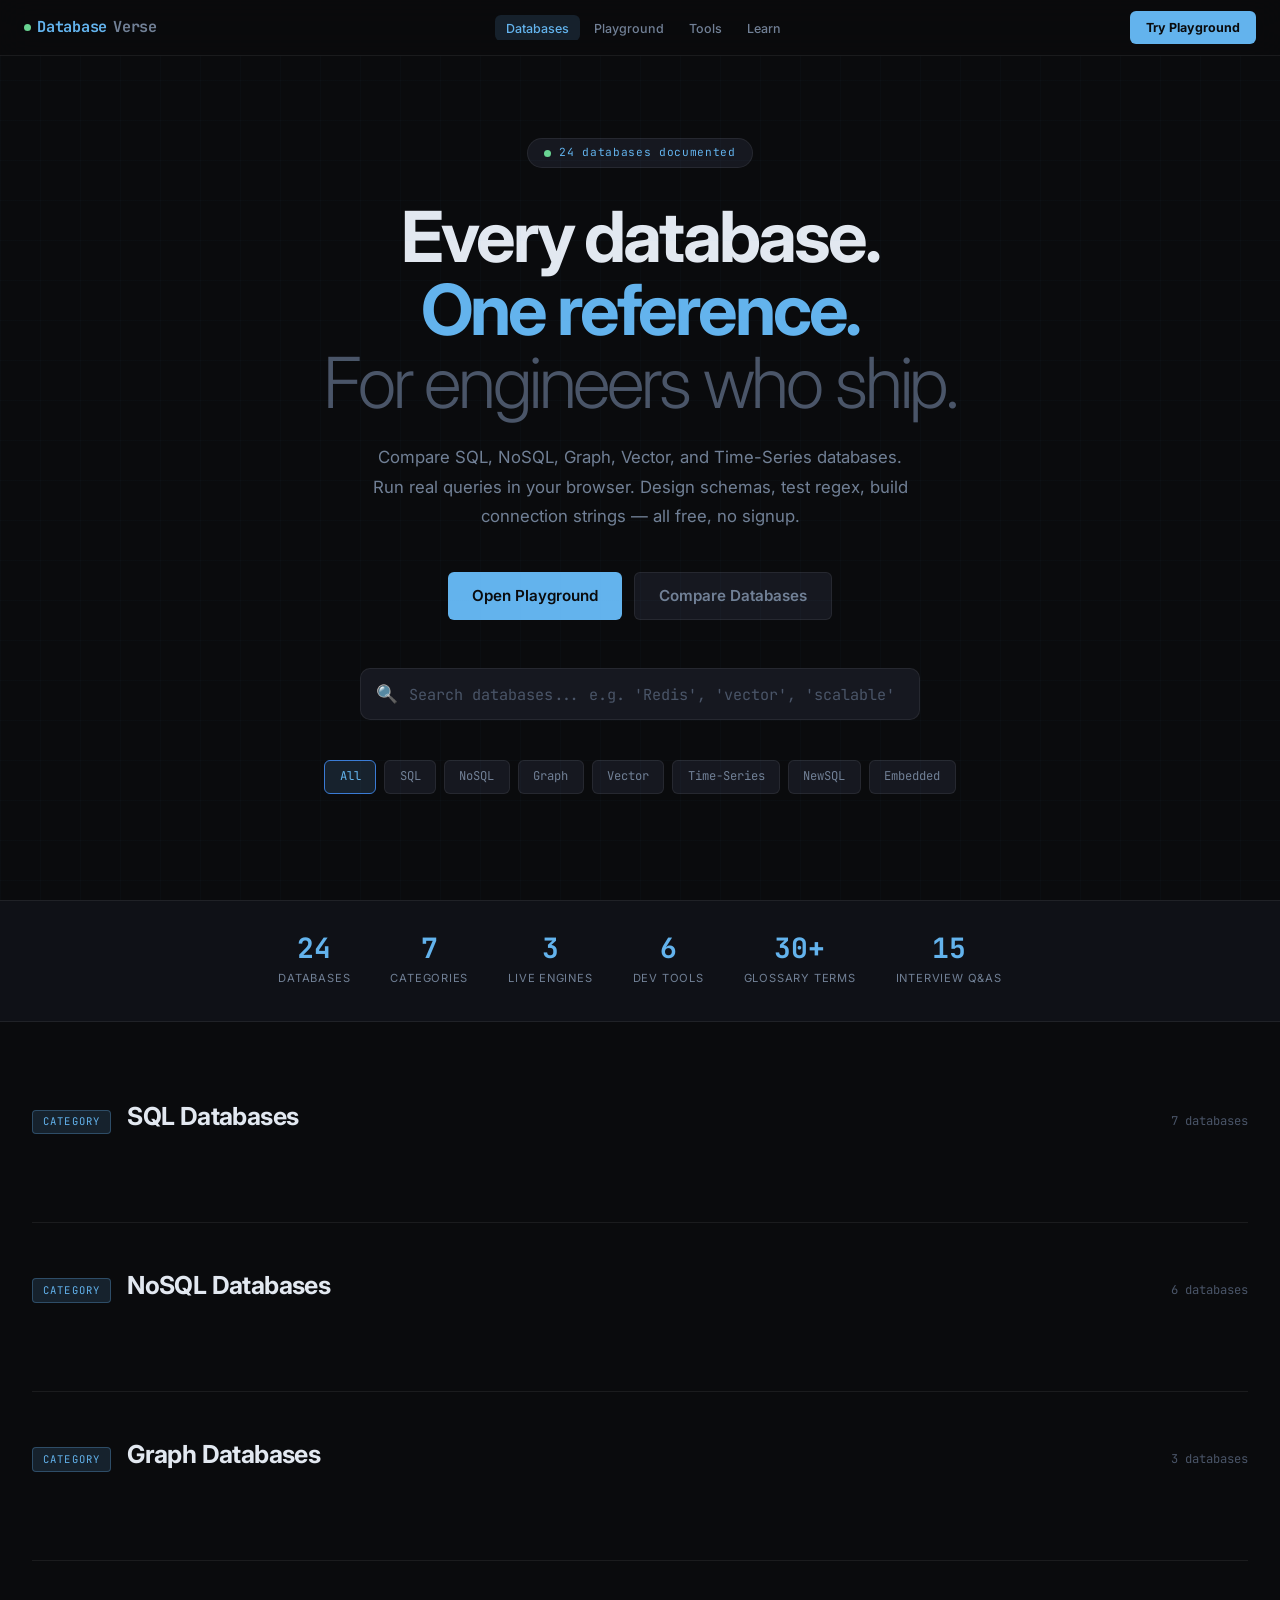
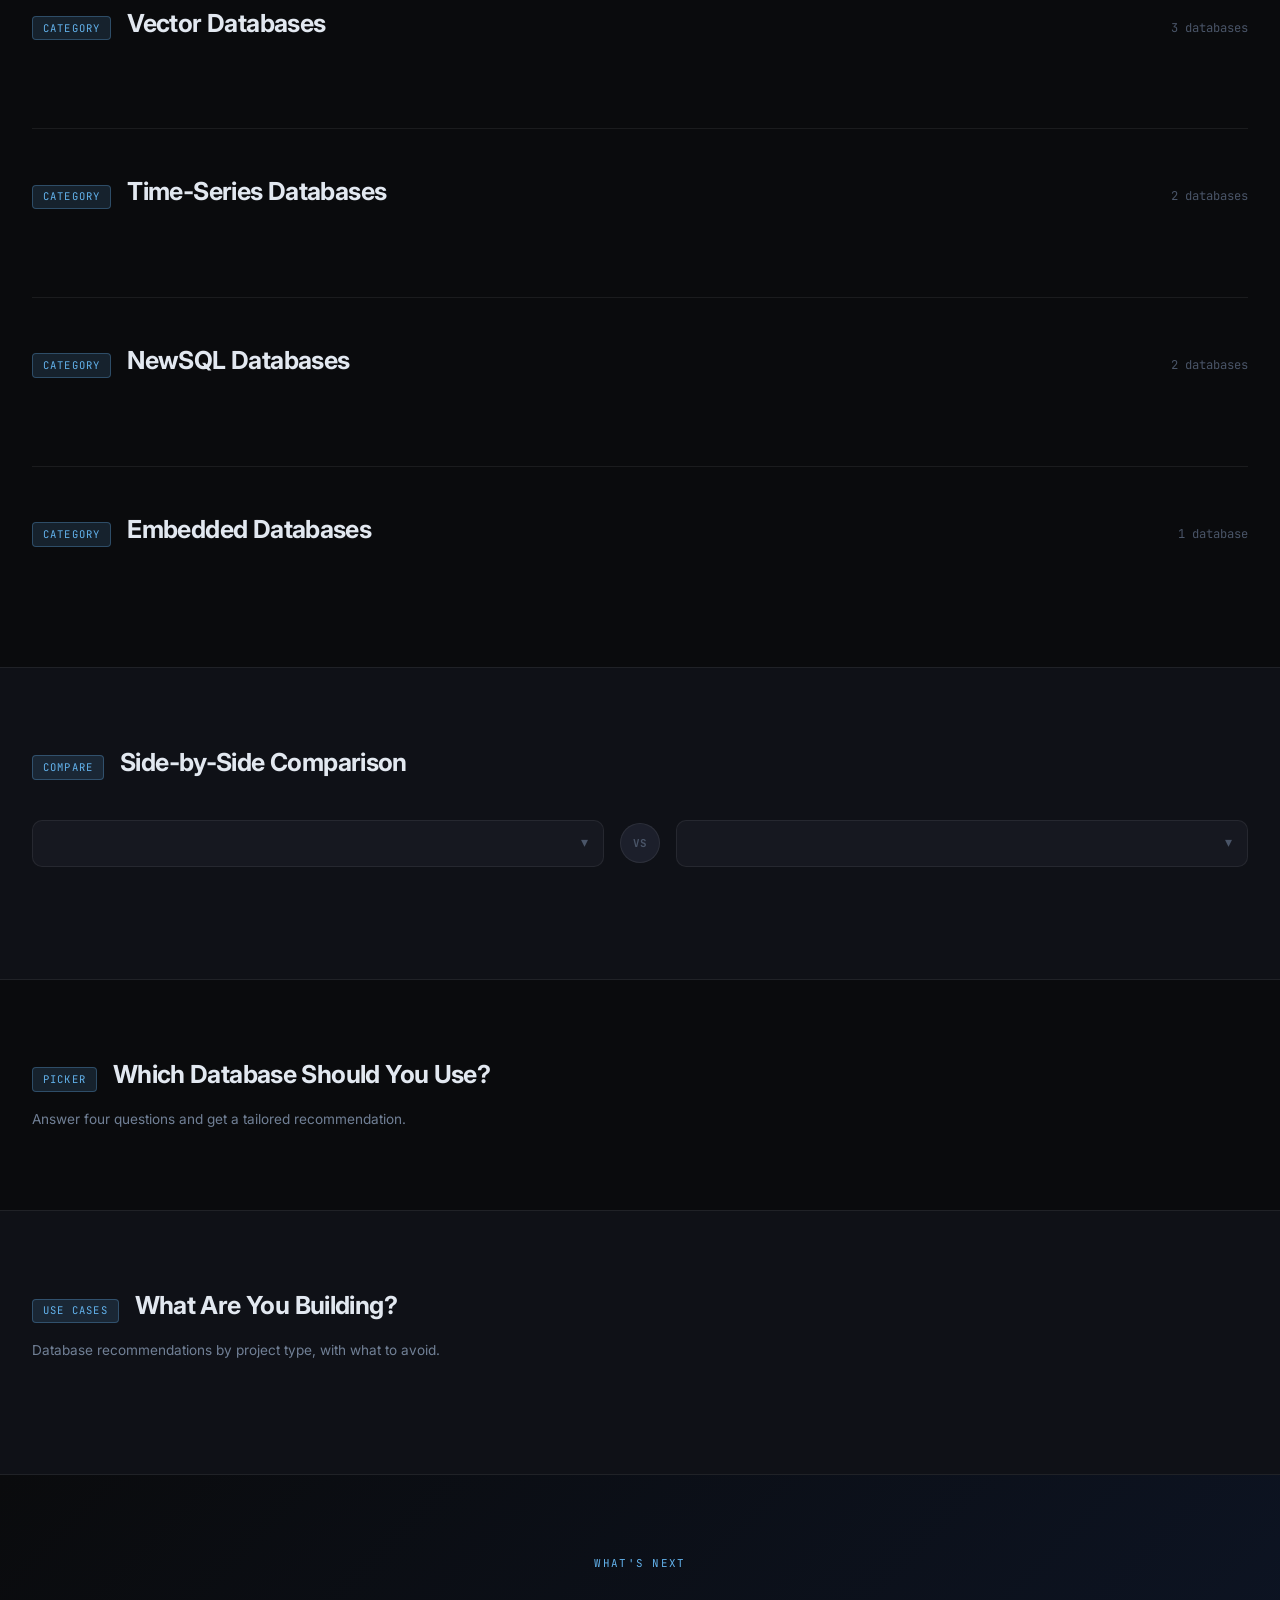
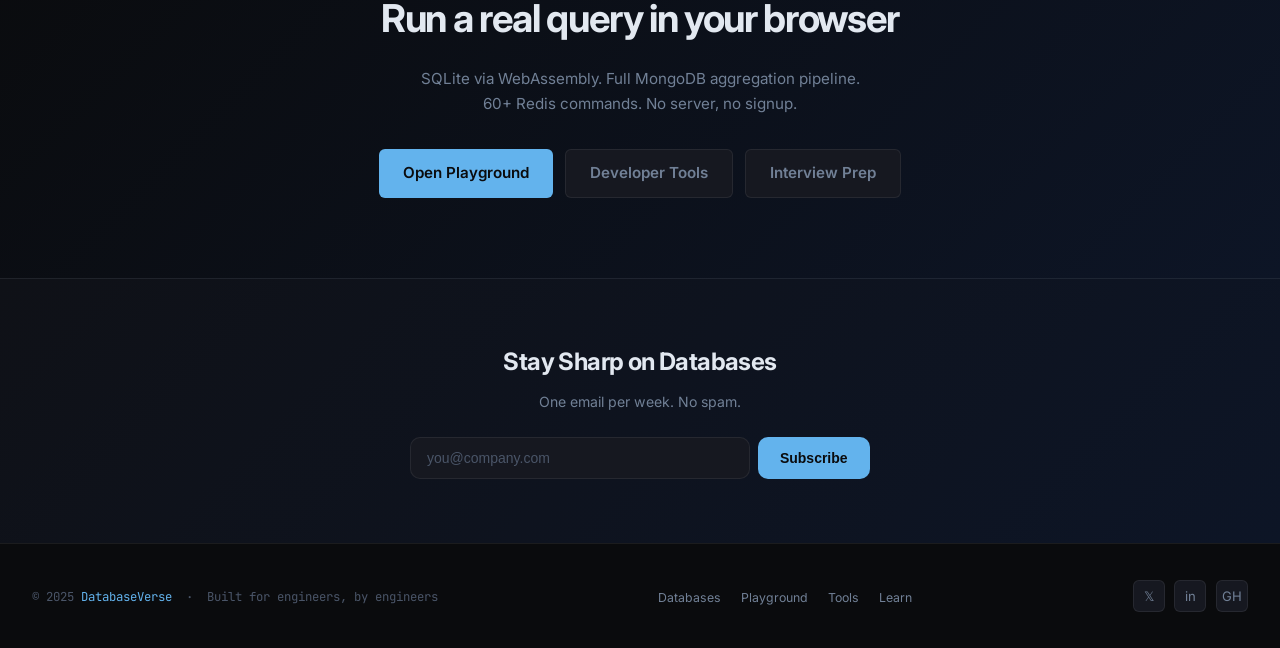
==== commit c9fce203: "New updates to Database verse" ====
--- a/index.html
+++ b/index.html
@@ -3,3308 +3,230 @@
 <head>
 <meta charset="UTF-8" />
 <meta name="viewport" content="width=device-width, initial-scale=1.0" />
-<title>DatabaseVerse - The Ultimate Database Reference</title>
-<meta name="description" content="The ultimate guide to every major database. Compare SQL, NoSQL, Graph, Vector, Time-Series and more. Find the right database for your project." />
+<title>DatabaseVerse — The Ultimate Database Reference for Developers</title>
+<meta name="description" content="Compare SQL, NoSQL, Graph, Vector, and Time-Series databases side by side. Live SQL playground, benchmarks, schema designer, glossary, and interview prep. Free, forever." />
+<meta name="keywords" content="database comparison, SQL vs NoSQL, PostgreSQL, MySQL, MongoDB, Redis, vector database, graph database, time-series database, database playground, schema designer" />
+<meta name="robots" content="index, follow, max-snippet:-1, max-image-preview:large" />
+<link rel="canonical" href="https://www.databaseverse.com/" />
+<meta property="og:type" content="website" />
+<meta property="og:url" content="https://www.databaseverse.com/" />
+<meta property="og:title" content="DatabaseVerse — The Ultimate Database Reference" />
+<meta property="og:description" content="Compare every major database. Live SQL playground, benchmarks, schema designer, glossary, and interview prep." />
+<meta property="og:site_name" content="DatabaseVerse" />
+<meta name="twitter:card" content="summary_large_image" />
+<meta name="twitter:site" content="@dhanushbangady" />
+<script type="application/ld+json">{"@context":"https://schema.org","@graph":[{"@type":"WebSite","url":"https://www.databaseverse.com/","name":"DatabaseVerse","potentialAction":{"@type":"SearchAction","target":{"@type":"EntryPoint","urlTemplate":"https://www.databaseverse.com/?q={search_term_string}"},"query-input":"required name=search_term_string"}},{"@type":"FAQPage","mainEntity":[{"@type":"Question","name":"What is the best database for a web application?","acceptedAnswer":{"@type":"Answer","text":"PostgreSQL or MySQL for most web applications. PostgreSQL is recommended for new projects due to superior JSON support, window functions, and full-text search."}},{"@type":"Question","name":"When should I use MongoDB instead of PostgreSQL?","acceptedAnswer":{"@type":"Answer","text":"Use MongoDB when your data model is genuinely document-oriented with highly variable structure, or when you need to iterate rapidly on schema."}}]}]}</script>
 <link rel="preconnect" href="https://fonts.googleapis.com" />
+<link rel="preconnect" href="https://fonts.gstatic.com" crossorigin />
 <link href="https://fonts.googleapis.com/css2?family=JetBrains+Mono:wght@400;500;700&family=Inter:wght@300;400;500;600;700&display=swap" rel="stylesheet" />
-<style>
-  :root {
-    --bg: #0a0b0d;
-    --bg2: #0f1117;
-    --bg3: #161820;
-    --bg4: #1c1f2b;
-    --border: rgba(255,255,255,0.07);
-    --border-bright: rgba(99,179,237,0.3);
-    --cyan: #63b3ed;
-    --cyan-dim: #3a7bd5;
-    --cyan-glow: rgba(99,179,237,0.15);
-    --green: #68d391;
-    --purple: #b794f4;
-    --orange: #f6ad55;
-    --red: #fc8181;
-    --text: #e2e8f0;
-    --text-dim: #718096;
-    --text-muted: #4a5568;
-    --mono: 'JetBrains Mono', monospace;
-    --sans: 'Inter', sans-serif;
-  }
-
-  * { box-sizing: border-box; margin: 0; padding: 0; }
-
-  html { scroll-behavior: smooth; }
-
-  body {
-    background: var(--bg);
-    color: var(--text);
-    font-family: var(--sans);
-    line-height: 1.6;
-    overflow-x: hidden;
-  }
-
-  /* Grid background */
-  body::before {
-    content: '';
-    position: fixed;
-    inset: 0;
-    background-image:
-      linear-gradient(rgba(99,179,237,0.025) 1px, transparent 1px),
-      linear-gradient(90deg, rgba(99,179,237,0.025) 1px, transparent 1px);
-    background-size: 40px 40px;
-    pointer-events: none;
-    z-index: 0;
-  }
-
-  /* ─── NAV ─── */
-  nav {
-    position: fixed;
-    top: 0; left: 0; right: 0;
-    z-index: 100;
-    background: rgba(10,11,13,0.85);
-    backdrop-filter: blur(12px);
-    border-bottom: 1px solid var(--border);
-    display: flex;
-    align-items: center;
-    justify-content: space-between;
-    padding: 0 2rem;
-    height: 56px;
-  }
-
-  .nav-logo {
-    font-family: var(--mono);
-    font-size: 1rem;
-    font-weight: 700;
-    color: var(--cyan);
-    letter-spacing: -0.02em;
-    text-decoration: none;
-  }
-
-  .nav-logo span { color: var(--text-dim); }
-
-  .nav-links {
-    display: flex;
-    gap: 0.25rem;
-    list-style: none;
-  }
-
-  .nav-links a {
-    color: var(--text-dim);
-    text-decoration: none;
-    font-size: 0.8rem;
-    font-weight: 500;
-    padding: 0.35rem 0.75rem;
-    border-radius: 6px;
-    transition: color 0.2s, background 0.2s;
-    letter-spacing: 0.02em;
-  }
-
-  .nav-links a:hover { color: var(--text); background: var(--bg3); }
-
-  .nav-cta {
-    background: var(--cyan) !important;
-    color: var(--bg) !important;
-    font-weight: 600 !important;
-  }
-
-  .nav-cta:hover { background: #90cdf4 !important; }
-
-  /* ─── HERO ─── */
-  .hero {
-    position: relative;
-    z-index: 1;
-    min-height: 100vh;
-    display: flex;
-    flex-direction: column;
-    align-items: center;
-    justify-content: center;
-    text-align: center;
-    padding: 6rem 2rem 4rem;
-  }
-
-  .hero-badge {
-    display: inline-flex;
-    align-items: center;
-    gap: 0.5rem;
-    background: var(--bg3);
-    border: 1px solid var(--border);
-    border-radius: 100px;
-    padding: 0.3rem 1rem;
-    font-size: 0.72rem;
-    font-family: var(--mono);
-    color: var(--cyan);
-    margin-bottom: 2rem;
-    letter-spacing: 0.05em;
-  }
-
-  .hero-badge .dot {
-    width: 6px; height: 6px;
-    background: var(--green);
-    border-radius: 50%;
-    animation: pulse 2s infinite;
-  }
-
-  @keyframes pulse {
-    0%, 100% { opacity: 1; }
-    50% { opacity: 0.3; }
-  }
-
-  .hero h1 {
-    font-size: clamp(2.5rem, 6vw, 5rem);
-    font-weight: 700;
-    letter-spacing: -0.04em;
-    line-height: 1.05;
-    margin-bottom: 1.5rem;
-    max-width: 800px;
-  }
-
-  .hero h1 .accent { color: var(--cyan); }
-
-  .hero h1 .dim {
-    color: var(--text-muted);
-    font-weight: 300;
-  }
-
-  .hero-sub {
-    font-size: 1.1rem;
-    color: var(--text-dim);
-    max-width: 520px;
-    margin-bottom: 2.5rem;
-    font-weight: 400;
-    line-height: 1.7;
-  }
-
-  /* Search */
-  .search-wrap {
-    position: relative;
-    width: 100%;
-    max-width: 520px;
-    margin-bottom: 3rem;
-  }
-
-  .search-wrap input {
-    width: 100%;
-    background: var(--bg3);
-    border: 1px solid var(--border);
-    border-radius: 10px;
-    padding: 0.85rem 1rem 0.85rem 3rem;
-    font-size: 0.95rem;
-    font-family: var(--mono);
-    color: var(--text);
-    outline: none;
-    transition: border-color 0.2s, box-shadow 0.2s;
-  }
-
-  .search-wrap input:focus {
-    border-color: var(--cyan-dim);
-    box-shadow: 0 0 0 3px var(--cyan-glow);
-  }
-
-  .search-wrap input::placeholder { color: var(--text-muted); }
-
-  .search-icon {
-    position: absolute;
-    left: 1rem; top: 50%;
-    transform: translateY(-50%);
-    color: var(--text-muted);
-    font-size: 1rem;
-  }
-
-  /* Category pills */
-  .cat-pills {
-    display: flex;
-    flex-wrap: wrap;
-    gap: 0.5rem;
-    justify-content: center;
-    margin-bottom: 1rem;
-  }
-
-  .cat-pill {
-    background: var(--bg3);
-    border: 1px solid var(--border);
-    border-radius: 8px;
-    padding: 0.4rem 1rem;
-    font-size: 0.78rem;
-    font-family: var(--mono);
-    color: var(--text-dim);
-    cursor: pointer;
-    transition: all 0.2s;
-    user-select: none;
-  }
-
-  .cat-pill:hover, .cat-pill.active {
-    border-color: var(--cyan-dim);
-    color: var(--cyan);
-    background: var(--cyan-glow);
-  }
-
-  /* Stats strip */
-  .stats-strip {
-    position: relative;
-    z-index: 1;
-    display: flex;
-    justify-content: center;
-    gap: 4rem;
-    padding: 2rem;
-    border-top: 1px solid var(--border);
-    border-bottom: 1px solid var(--border);
-    background: var(--bg2);
-  }
-
-  .stat { text-align: center; }
-
-  .stat-num {
-    font-family: var(--mono);
-    font-size: 1.8rem;
-    font-weight: 700;
-    color: var(--cyan);
-    display: block;
-  }
-
-  .stat-label {
-    font-size: 0.75rem;
-    color: var(--text-dim);
-    letter-spacing: 0.05em;
-    text-transform: uppercase;
-  }
-
-  /* ─── SECTION ─── */
-  section {
-    position: relative;
-    z-index: 1;
-    padding: 5rem 2rem;
-    max-width: 1200px;
-    margin: 0 auto;
-  }
-
-  .section-header {
-    display: flex;
-    align-items: baseline;
-    gap: 1rem;
-    margin-bottom: 2.5rem;
-  }
-
-  .section-label {
-    font-family: var(--mono);
-    font-size: 0.7rem;
-    color: var(--cyan);
-    letter-spacing: 0.1em;
-    text-transform: uppercase;
-    background: var(--cyan-glow);
-    border: 1px solid var(--border-bright);
-    padding: 0.2rem 0.6rem;
-    border-radius: 4px;
-  }
-
-  .section-title {
-    font-size: 1.6rem;
-    font-weight: 700;
-    letter-spacing: -0.02em;
-  }
-
-  .section-count {
-    font-family: var(--mono);
-    font-size: 0.8rem;
-    color: var(--text-muted);
-    margin-left: auto;
-  }
-
-  /* ─── DB CARDS ─── */
-  .db-grid {
-    display: grid;
-    grid-template-columns: repeat(auto-fill, minmax(340px, 1fr));
-    gap: 1.25rem;
-  }
-
-  .db-card {
-    background: var(--bg2);
-    border: 1px solid var(--border);
-    border-radius: 12px;
-    overflow: hidden;
-    transition: border-color 0.2s, transform 0.2s, box-shadow 0.2s;
-    cursor: pointer;
-  }
-
-  .db-card:hover {
-    border-color: var(--border-bright);
-    transform: translateY(-2px);
-    box-shadow: 0 8px 32px rgba(99,179,237,0.08);
-  }
-
-  .db-card-top {
-    padding: 1.25rem 1.25rem 1rem;
-    display: flex;
-    align-items: flex-start;
-    gap: 1rem;
-  }
-
-  .db-logo-wrap {
-    width: 44px; height: 44px;
-    background: var(--bg3);
-    border: 1px solid var(--border);
-    border-radius: 10px;
-    display: flex;
-    align-items: center;
-    justify-content: center;
-    flex-shrink: 0;
-    overflow: hidden;
-    padding: 6px;
-  }
-
-  .db-logo-wrap img {
-    width: 100%;
-    height: 100%;
-    object-fit: contain;
-  }
-
-  .db-logo-fallback {
-    width: 44px; height: 44px;
-    background: var(--bg4);
-    border: 1px solid var(--border);
-    border-radius: 10px;
-    display: flex;
-    align-items: center;
-    justify-content: center;
-    font-family: var(--mono);
-    font-size: 0.7rem;
-    font-weight: 700;
-    color: var(--cyan);
-    flex-shrink: 0;
-  }
-
-  .db-meta { flex: 1; min-width: 0; }
-
-  .db-name {
-    font-size: 1rem;
-    font-weight: 600;
-    margin-bottom: 0.2rem;
-    letter-spacing: -0.01em;
-  }
-
-  .db-type-badge {
-    display: inline-block;
-    font-family: var(--mono);
-    font-size: 0.65rem;
-    padding: 0.15rem 0.5rem;
-    border-radius: 4px;
-    font-weight: 500;
-    letter-spacing: 0.04em;
-    text-transform: uppercase;
-  }
-
-  .badge-sql { background: rgba(104,211,145,0.12); color: var(--green); }
-  .badge-nosql { background: rgba(183,148,244,0.12); color: var(--purple); }
-  .badge-graph { background: rgba(246,173,85,0.12); color: var(--orange); }
-  .badge-vector { background: rgba(99,179,237,0.12); color: var(--cyan); }
-  .badge-timeseries { background: rgba(252,129,129,0.12); color: var(--red); }
-  .badge-newsql { background: rgba(104,211,145,0.12); color: #4fd1c5; }
-  .badge-embedded { background: rgba(246,173,85,0.1); color: #ecc94b; }
-
-  .db-popularity {
-    display: flex;
-    align-items: center;
-    gap: 0.3rem;
-    margin-left: auto;
-    flex-shrink: 0;
-  }
-
-  .pop-stars { color: var(--orange); font-size: 0.75rem; }
-  .pop-label { font-family: var(--mono); font-size: 0.65rem; color: var(--text-muted); }
-
-  .db-desc {
-    padding: 0 1.25rem 1rem;
-    font-size: 0.83rem;
-    color: var(--text-dim);
-    line-height: 1.6;
-  }
-
-  .db-tags {
-    padding: 0 1.25rem 1rem;
-    display: flex;
-    flex-wrap: wrap;
-    gap: 0.4rem;
-  }
-
-  .db-tag {
-    background: var(--bg3);
-    border: 1px solid var(--border);
-    border-radius: 5px;
-    padding: 0.2rem 0.5rem;
-    font-size: 0.68rem;
-    color: var(--text-muted);
-    font-family: var(--mono);
-  }
-
-  /* Snippet */
-  .db-snippet {
-    margin: 0 1.25rem 1.25rem;
-    background: var(--bg);
-    border: 1px solid var(--border);
-    border-radius: 8px;
-    overflow: hidden;
-  }
-
-  .snippet-header {
-    display: flex;
-    align-items: center;
-    justify-content: space-between;
-    padding: 0.4rem 0.75rem;
-    background: var(--bg3);
-    border-bottom: 1px solid var(--border);
-  }
-
-  .snippet-lang {
-    font-family: var(--mono);
-    font-size: 0.62rem;
-    color: var(--text-muted);
-    letter-spacing: 0.05em;
-    text-transform: uppercase;
-  }
-
-  .snippet-copy {
-    background: none;
-    border: none;
-    color: var(--text-muted);
-    font-size: 0.65rem;
-    cursor: pointer;
-    font-family: var(--mono);
-    padding: 0.1rem 0.3rem;
-    border-radius: 3px;
-    transition: color 0.2s, background 0.2s;
-  }
-
-  .snippet-copy:hover { color: var(--cyan); background: var(--bg4); }
-
-  .snippet-body {
-    padding: 0.75rem;
-    font-family: var(--mono);
-    font-size: 0.75rem;
-    line-height: 1.7;
-    overflow-x: auto;
-    white-space: pre;
-    color: var(--text);
-  }
-
-  /* syntax */
-  .kw { color: #b794f4; }
-  .fn { color: #63b3ed; }
-  .str { color: #68d391; }
-  .num { color: #f6ad55; }
-  .cm { color: #4a5568; }
-  .key { color: #fc8181; }
-  .op { color: #a0aec0; }
-
-  .db-actions {
-    padding: 0 1.25rem 1.25rem;
-    display: flex;
-    gap: 0.5rem;
-  }
-
-  .btn-primary {
-    flex: 1;
-    background: var(--cyan);
-    color: var(--bg);
-    border: none;
-    border-radius: 8px;
-    padding: 0.55rem 1rem;
-    font-size: 0.8rem;
-    font-weight: 600;
-    cursor: pointer;
-    text-decoration: none;
-    display: inline-flex;
-    align-items: center;
-    justify-content: center;
-    gap: 0.4rem;
-    transition: background 0.2s;
-  }
-
-  .btn-primary:hover { background: #90cdf4; }
-
-  .btn-secondary {
-    background: var(--bg3);
-    color: var(--text-dim);
-    border: 1px solid var(--border);
-    border-radius: 8px;
-    padding: 0.55rem 0.85rem;
-    font-size: 0.8rem;
-    cursor: pointer;
-    text-decoration: none;
-    display: inline-flex;
-    align-items: center;
-    justify-content: center;
-    gap: 0.4rem;
-    transition: border-color 0.2s, color 0.2s;
-    font-weight: 500;
-  }
-
-  .btn-secondary:hover { border-color: var(--border-bright); color: var(--cyan); }
-
-  /* ─── COMPARATOR ─── */
-  #comparator {
-    background: var(--bg2);
-    border-top: 1px solid var(--border);
-    border-bottom: 1px solid var(--border);
-    padding: 5rem 2rem;
-  }
-
-  #comparator .inner { max-width: 1200px; margin: 0 auto; }
-
-  .compare-selects {
-    display: grid;
-    grid-template-columns: 1fr auto 1fr;
-    gap: 1rem;
-    align-items: center;
-    margin-bottom: 2rem;
-  }
-
-  .compare-select-wrap { position: relative; }
-
-  .compare-select-wrap select {
-    width: 100%;
-    appearance: none;
-    background: var(--bg3);
-    border: 1px solid var(--border);
-    border-radius: 10px;
-    padding: 0.85rem 2.5rem 0.85rem 1rem;
-    font-size: 0.9rem;
-    font-family: var(--sans);
-    color: var(--text);
-    outline: none;
-    cursor: pointer;
-    transition: border-color 0.2s;
-  }
-
-  .compare-select-wrap select:focus { border-color: var(--cyan-dim); }
-
-  .compare-select-wrap::after {
-    content: '▾';
-    position: absolute;
-    right: 1rem; top: 50%;
-    transform: translateY(-50%);
-    color: var(--text-muted);
-    pointer-events: none;
-    font-size: 0.85rem;
-  }
-
-  .vs-badge {
-    background: var(--bg4);
-    border: 1px solid var(--border);
-    border-radius: 50%;
-    width: 40px; height: 40px;
-    display: flex; align-items: center; justify-content: center;
-    font-family: var(--mono);
-    font-size: 0.7rem;
-    font-weight: 700;
-    color: var(--text-muted);
-    flex-shrink: 0;
-    margin: 0 auto;
-  }
-
-  .compare-table {
-    width: 100%;
-    border-collapse: collapse;
-    border: 1px solid var(--border);
-    border-radius: 12px;
-    overflow: hidden;
-  }
-
-  .compare-table th, .compare-table td {
-    padding: 0.85rem 1.25rem;
-    text-align: left;
-    border-bottom: 1px solid var(--border);
-    font-size: 0.85rem;
-  }
-
-  .compare-table th {
-    background: var(--bg3);
-    font-weight: 600;
-    font-size: 0.9rem;
-    color: var(--cyan);
-  }
-
-  .compare-table th:first-child { color: var(--text-muted); font-size: 0.75rem; font-weight: 400; }
-
-  .compare-table td:first-child {
-    color: var(--text-dim);
-    font-family: var(--mono);
-    font-size: 0.75rem;
-    text-transform: uppercase;
-    letter-spacing: 0.05em;
-    background: var(--bg3);
-    width: 180px;
-  }
-
-  .compare-table tr:last-child td, .compare-table tr:last-child th { border-bottom: none; }
-
-  .compare-table tr:hover td:not(:first-child) { background: var(--bg4); }
-
-  .badge-good { color: var(--green); }
-  .badge-warn { color: var(--orange); }
-  .badge-bad { color: var(--red); }
-
-  /* ─── PICKER QUIZ ─── */
-  #picker {
-    padding: 5rem 2rem;
-    max-width: 1200px;
-    margin: 0 auto;
-  }
-
-  .quiz-card {
-    background: var(--bg2);
-    border: 1px solid var(--border);
-    border-radius: 16px;
-    padding: 2.5rem;
-    max-width: 700px;
-    margin: 0 auto;
-  }
-
-  .quiz-progress {
-    display: flex;
-    gap: 0.4rem;
-    margin-bottom: 2rem;
-  }
-
-  .quiz-step {
-    flex: 1;
-    height: 3px;
-    background: var(--bg3);
-    border-radius: 100px;
-    transition: background 0.3s;
-  }
-
-  .quiz-step.done { background: var(--cyan); }
-  .quiz-step.active { background: var(--cyan-dim); }
-
-  .quiz-q {
-    font-size: 1.15rem;
-    font-weight: 600;
-    margin-bottom: 1.5rem;
-    letter-spacing: -0.01em;
-  }
-
-  .quiz-options {
-    display: grid;
-    grid-template-columns: 1fr 1fr;
-    gap: 0.75rem;
-    margin-bottom: 1.5rem;
-  }
-
-  .quiz-opt {
-    background: var(--bg3);
-    border: 1px solid var(--border);
-    border-radius: 10px;
-    padding: 1rem;
-    cursor: pointer;
-    transition: border-color 0.2s, background 0.2s;
-    text-align: left;
-  }
-
-  .quiz-opt:hover { border-color: var(--cyan-dim); background: var(--bg4); }
-  .quiz-opt.selected { border-color: var(--cyan); background: var(--cyan-glow); }
-
-  .quiz-opt-title { font-size: 0.9rem; font-weight: 600; margin-bottom: 0.2rem; }
-  .quiz-opt-desc { font-size: 0.75rem; color: var(--text-dim); }
-
-  .quiz-result {
-    text-align: center;
-    display: none;
-  }
-
-  .quiz-result.show { display: block; }
-
-  .quiz-result-title {
-    font-size: 1rem;
-    color: var(--text-dim);
-    margin-bottom: 0.5rem;
-    font-family: var(--mono);
-  }
-
-  .quiz-result-db {
-    font-size: 2rem;
-    font-weight: 700;
-    color: var(--cyan);
-    margin-bottom: 0.75rem;
-    letter-spacing: -0.03em;
-  }
-
-  .quiz-result-why {
-    font-size: 0.88rem;
-    color: var(--text-dim);
-    max-width: 440px;
-    margin: 0 auto 1.5rem;
-    line-height: 1.65;
-  }
-
-  .quiz-restart {
-    background: none;
-    border: 1px solid var(--border);
-    border-radius: 8px;
-    padding: 0.5rem 1.25rem;
-    color: var(--text-dim);
-    cursor: pointer;
-    font-size: 0.8rem;
-    font-family: var(--mono);
-    transition: border-color 0.2s, color 0.2s;
-  }
-
-  .quiz-restart:hover { border-color: var(--border-bright); color: var(--cyan); }
-
-  /* ─── NEWSLETTER ─── */
-  .newsletter-strip {
-    position: relative;
-    z-index: 1;
-    background: var(--bg2);
-    border-top: 1px solid var(--border);
-    padding: 4rem 2rem;
-    text-align: center;
-  }
-
-  .newsletter-strip h2 {
-    font-size: 1.6rem;
-    font-weight: 700;
-    letter-spacing: -0.02em;
-    margin-bottom: 0.75rem;
-  }
-
-  .newsletter-strip p {
-    color: var(--text-dim);
-    font-size: 0.9rem;
-    margin-bottom: 1.5rem;
-  }
-
-  .newsletter-form {
-    display: flex;
-    gap: 0.5rem;
-    max-width: 440px;
-    margin: 0 auto;
-  }
-
-  .newsletter-form input {
-    flex: 1;
-    background: var(--bg3);
-    border: 1px solid var(--border);
-    border-radius: 9px;
-    padding: 0.75rem 1rem;
-    font-size: 0.875rem;
-    font-family: var(--sans);
-    color: var(--text);
-    outline: none;
-    transition: border-color 0.2s;
-  }
-
-  .newsletter-form input:focus { border-color: var(--cyan-dim); }
-  .newsletter-form input::placeholder { color: var(--text-muted); }
-
-  .newsletter-form button {
-    background: var(--cyan);
-    color: var(--bg);
-    border: none;
-    border-radius: 9px;
-    padding: 0.75rem 1.4rem;
-    font-size: 0.875rem;
-    font-weight: 600;
-    cursor: pointer;
-    transition: background 0.2s;
-    white-space: nowrap;
-  }
-
-  .newsletter-form button:hover { background: #90cdf4; }
-
-  /* ─── FOOTER ─── */
-  footer {
-    position: relative;
-    z-index: 1;
-    background: var(--bg);
-    border-top: 1px solid var(--border);
-    padding: 2.5rem 2rem;
-    display: flex;
-    align-items: center;
-    justify-content: space-between;
-    flex-wrap: wrap;
-    gap: 1rem;
-  }
-
-  .footer-left { font-size: 0.8rem; color: var(--text-muted); font-family: var(--mono); }
-  .footer-left a { color: var(--cyan); text-decoration: none; }
-
-  .footer-socials { display: flex; gap: 0.75rem; }
-
-  .footer-socials a {
-    width: 34px; height: 34px;
-    background: var(--bg3);
-    border: 1px solid var(--border);
-    border-radius: 8px;
-    display: flex;
-    align-items: center;
-    justify-content: center;
-    text-decoration: none;
-    font-size: 0.85rem;
-    transition: border-color 0.2s, background 0.2s;
-  }
-
-  .footer-socials a:hover { border-color: var(--border-bright); background: var(--bg4); }
-
-  /* ─── DIVIDER ─── */
-  .section-divider {
-    position: relative;
-    z-index: 1;
-    height: 1px;
-    background: var(--border);
-    margin: 0 2rem;
-  }
-
-  /* ─── HIDDEN CARD ─── */
-  .db-card.hidden { display: none; }
-
-  /* ─── SCROLLBAR ─── */
-  ::-webkit-scrollbar { width: 6px; height: 6px; }
-  ::-webkit-scrollbar-track { background: var(--bg); }
-  ::-webkit-scrollbar-thumb { background: var(--bg4); border-radius: 3px; }
-  ::-webkit-scrollbar-thumb:hover { background: var(--text-muted); }
-
-  /* ─── RESPONSIVE ─── */
-  @media (max-width: 768px) {
-    .nav-links { display: none; }
-    .stats-strip { gap: 2rem; flex-wrap: wrap; }
-    .compare-selects { grid-template-columns: 1fr; }
-    .vs-badge { display: none; }
-    .quiz-options { grid-template-columns: 1fr; }
-    .newsletter-form { flex-direction: column; }
-    footer { flex-direction: column; align-items: flex-start; }
-    .db-grid { grid-template-columns: 1fr; }
-    .bench-grid { grid-template-columns: 1fr !important; }
-    .uc-grid { grid-template-columns: 1fr !important; }
-    .glossary-grid { grid-template-columns: 1fr !important; }
-    .iqa-grid { grid-template-columns: 1fr !important; }
-    .playground-layout { grid-template-columns: 1fr !important; }
-    .schema-cols { flex-direction: column !important; }
-  }
-
-  /* ─── SQL PLAYGROUND ─── */
-  #playground { background: var(--bg2); border-top: 1px solid var(--border); border-bottom: 1px solid var(--border); padding: 5rem 2rem; }
-  #playground .inner { max-width: 1200px; margin: 0 auto; }
-
-  .playground-layout {
-    display: grid;
-    grid-template-columns: 1fr 1fr;
-    gap: 1.25rem;
-    margin-top: 2rem;
-  }
-
-  .playground-pane {
-    background: var(--bg);
-    border: 1px solid var(--border);
-    border-radius: 12px;
-    overflow: hidden;
-    display: flex;
-    flex-direction: column;
-  }
-
-  .pane-header {
-    display: flex;
-    align-items: center;
-    justify-content: space-between;
-    padding: 0.6rem 1rem;
-    background: var(--bg3);
-    border-bottom: 1px solid var(--border);
-    flex-shrink: 0;
-  }
-
-  .pane-title { font-family: var(--mono); font-size: 0.72rem; color: var(--text-dim); letter-spacing: 0.05em; text-transform: uppercase; }
-
-  .pane-actions { display: flex; gap: 0.5rem; }
-
-  .btn-run {
-    background: var(--green);
-    color: #0a0b0d;
-    border: none;
-    border-radius: 6px;
-    padding: 0.3rem 0.9rem;
-    font-size: 0.75rem;
-    font-weight: 700;
-    font-family: var(--mono);
-    cursor: pointer;
-    transition: background 0.2s;
-  }
-
-  .btn-run:hover { background: #9ae6b4; }
-
-  .btn-clear {
-    background: var(--bg4);
-    color: var(--text-dim);
-    border: 1px solid var(--border);
-    border-radius: 6px;
-    padding: 0.3rem 0.75rem;
-    font-size: 0.75rem;
-    font-family: var(--mono);
-    cursor: pointer;
-    transition: color 0.2s;
-  }
-
-  .btn-clear:hover { color: var(--text); }
-
-  #sqlEditor {
-    flex: 1;
-    background: var(--bg);
-    color: var(--text);
-    border: none;
-    padding: 1rem;
-    font-family: var(--mono);
-    font-size: 0.82rem;
-    line-height: 1.7;
-    resize: none;
-    outline: none;
-    min-height: 220px;
-    tab-size: 2;
-  }
-
-  #sqlEditor::placeholder { color: var(--text-muted); }
-
-  .playground-examples {
-    padding: 0.6rem 1rem;
-    border-top: 1px solid var(--border);
-    display: flex;
-    gap: 0.4rem;
-    flex-wrap: wrap;
-    background: var(--bg2);
-  }
-
-  .ex-pill {
-    background: var(--bg3);
-    border: 1px solid var(--border);
-    border-radius: 5px;
-    padding: 0.2rem 0.6rem;
-    font-family: var(--mono);
-    font-size: 0.65rem;
-    color: var(--cyan);
-    cursor: pointer;
-    transition: background 0.2s, border-color 0.2s;
-  }
-
-  .ex-pill:hover { background: var(--bg4); border-color: var(--border-bright); }
-
-  #sqlOutput {
-    flex: 1;
-    min-height: 220px;
-    padding: 1rem;
-    font-family: var(--mono);
-    font-size: 0.8rem;
-    line-height: 1.6;
-    overflow: auto;
-  }
-
-  .sql-table { width: 100%; border-collapse: collapse; font-size: 0.8rem; }
-  .sql-table th { background: var(--bg3); color: var(--cyan); text-align: left; padding: 0.5rem 0.75rem; border-bottom: 1px solid var(--border); font-weight: 600; }
-  .sql-table td { padding: 0.45rem 0.75rem; border-bottom: 1px solid var(--border); color: var(--text); }
-  .sql-table tr:last-child td { border-bottom: none; }
-  .sql-table tr:hover td { background: var(--bg3); }
-  .sql-error { color: var(--red); font-size: 0.82rem; padding: 0.5rem; }
-  .sql-meta { color: var(--text-muted); font-size: 0.72rem; margin-top: 0.75rem; font-family: var(--mono); }
-
-  /* ─── BENCHMARKS ─── */
-  #benchmarks { padding: 5rem 2rem; max-width: 1200px; margin: 0 auto; }
-
-  .bench-grid {
-    display: grid;
-    grid-template-columns: 1fr 1fr;
-    gap: 1.5rem;
-    margin-top: 2rem;
-  }
-
-  .bench-card {
-    background: var(--bg2);
-    border: 1px solid var(--border);
-    border-radius: 12px;
-    padding: 1.5rem;
-  }
-
-  .bench-title { font-size: 0.9rem; font-weight: 600; margin-bottom: 0.3rem; }
-  .bench-desc { font-size: 0.78rem; color: var(--text-dim); margin-bottom: 1.25rem; }
-
-  .bench-bar-group { display: flex; flex-direction: column; gap: 0.6rem; }
-
-  .bench-row { display: flex; align-items: center; gap: 0.75rem; }
-
-  .bench-label { font-family: var(--mono); font-size: 0.7rem; color: var(--text-dim); width: 120px; flex-shrink: 0; }
-
-  .bench-bar-wrap { flex: 1; background: var(--bg3); border-radius: 100px; height: 8px; overflow: hidden; }
-
-  .bench-bar {
-    height: 100%;
-    border-radius: 100px;
-    background: var(--cyan);
-    transition: width 1s ease;
-    width: 0%;
-  }
-
-  .bench-val { font-family: var(--mono); font-size: 0.7rem; color: var(--text-muted); width: 70px; text-align: right; flex-shrink: 0; }
-
-  /* ─── USE CASES ─── */
-  #usecases { background: var(--bg2); border-top: 1px solid var(--border); border-bottom: 1px solid var(--border); padding: 5rem 2rem; }
-  #usecases .inner { max-width: 1200px; margin: 0 auto; }
-
-  .uc-grid {
-    display: grid;
-    grid-template-columns: repeat(3, 1fr);
-    gap: 1rem;
-    margin-top: 2rem;
-  }
-
-  .uc-card {
-    background: var(--bg3);
-    border: 1px solid var(--border);
-    border-radius: 12px;
-    padding: 1.5rem;
-    cursor: pointer;
-    transition: border-color 0.2s, transform 0.2s;
-  }
-
-  .uc-card:hover { border-color: var(--border-bright); transform: translateY(-2px); }
-
-  .uc-icon { font-size: 2rem; margin-bottom: 0.75rem; display: block; }
-  .uc-name { font-size: 1rem; font-weight: 600; margin-bottom: 0.4rem; }
-  .uc-desc { font-size: 0.78rem; color: var(--text-dim); margin-bottom: 1rem; line-height: 1.6; }
-
-  .uc-recs { display: flex; flex-wrap: wrap; gap: 0.35rem; }
-
-  .uc-rec {
-    background: var(--cyan-glow);
-    border: 1px solid var(--border-bright);
-    border-radius: 5px;
-    padding: 0.2rem 0.55rem;
-    font-family: var(--mono);
-    font-size: 0.65rem;
-    color: var(--cyan);
-  }
-
-  .uc-avoid { font-size: 0.72rem; color: var(--text-muted); margin-top: 0.6rem; }
-  .uc-avoid span { color: var(--red); }
-
-  /* ─── GLOSSARY ─── */
-  #glossary { padding: 5rem 2rem; max-width: 1200px; margin: 0 auto; }
-
-  .glossary-search-wrap {
-    position: relative;
-    max-width: 400px;
-    margin-bottom: 2rem;
-  }
-
-  .glossary-search-wrap input {
-    width: 100%;
-    background: var(--bg3);
-    border: 1px solid var(--border);
-    border-radius: 8px;
-    padding: 0.65rem 1rem 0.65rem 2.5rem;
-    font-size: 0.85rem;
-    font-family: var(--mono);
-    color: var(--text);
-    outline: none;
-    transition: border-color 0.2s;
-  }
-
-  .glossary-search-wrap input:focus { border-color: var(--cyan-dim); }
-  .glossary-search-wrap input::placeholder { color: var(--text-muted); }
-  .glossary-search-icon { position: absolute; left: 0.8rem; top: 50%; transform: translateY(-50%); color: var(--text-muted); font-size: 0.9rem; }
-
-  .glossary-grid {
-    display: grid;
-    grid-template-columns: repeat(2, 1fr);
-    gap: 1rem;
-  }
-
-  .gterm {
-    background: var(--bg2);
-    border: 1px solid var(--border);
-    border-radius: 10px;
-    padding: 1.25rem;
-    transition: border-color 0.2s;
-  }
-
-  .gterm:hover { border-color: var(--border-bright); }
-
-  .gterm-word {
-    font-family: var(--mono);
-    font-size: 0.85rem;
-    font-weight: 700;
-    color: var(--cyan);
-    margin-bottom: 0.4rem;
-  }
-
-  .gterm-def { font-size: 0.82rem; color: var(--text-dim); line-height: 1.65; }
-
-  .gterm-tags { display: flex; gap: 0.35rem; margin-top: 0.6rem; flex-wrap: wrap; }
-
-  .gterm-tag {
-    background: var(--bg3);
-    border-radius: 4px;
-    padding: 0.15rem 0.4rem;
-    font-size: 0.62rem;
-    color: var(--text-muted);
-    font-family: var(--mono);
-  }
-
-  .gterm.hidden { display: none; }
-
-  /* ─── INTERVIEW Q&A ─── */
-  #interview { background: var(--bg2); border-top: 1px solid var(--border); border-bottom: 1px solid var(--border); padding: 5rem 2rem; }
-  #interview .inner { max-width: 1200px; margin: 0 auto; }
-
-  .iqa-filters { display: flex; gap: 0.5rem; flex-wrap: wrap; margin-bottom: 2rem; }
-
-  .iqa-filter {
-    background: var(--bg3);
-    border: 1px solid var(--border);
-    border-radius: 7px;
-    padding: 0.35rem 0.85rem;
-    font-size: 0.75rem;
-    font-family: var(--mono);
-    color: var(--text-dim);
-    cursor: pointer;
-    transition: all 0.2s;
-    user-select: none;
-  }
-
-  .iqa-filter.active, .iqa-filter:hover { border-color: var(--border-bright); color: var(--cyan); background: var(--cyan-glow); }
-
-  .iqa-grid {
-    display: grid;
-    grid-template-columns: 1fr 1fr;
-    gap: 1rem;
-  }
-
-  .iqa-card {
-    background: var(--bg3);
-    border: 1px solid var(--border);
-    border-radius: 10px;
-    overflow: hidden;
-    transition: border-color 0.2s;
-  }
-
-  .iqa-card:hover { border-color: var(--border-bright); }
-
-  .iqa-q {
-    padding: 1rem 1.25rem;
-    font-size: 0.88rem;
-    font-weight: 600;
-    cursor: pointer;
-    display: flex;
-    align-items: flex-start;
-    gap: 0.75rem;
-    line-height: 1.5;
-  }
-
-  .iqa-num {
-    font-family: var(--mono);
-    font-size: 0.65rem;
-    color: var(--cyan);
-    background: var(--cyan-glow);
-    border: 1px solid var(--border-bright);
-    border-radius: 4px;
-    padding: 0.15rem 0.4rem;
-    flex-shrink: 0;
-    margin-top: 0.15rem;
-  }
-
-  .iqa-chevron { margin-left: auto; color: var(--text-muted); font-size: 0.75rem; flex-shrink: 0; transition: transform 0.2s; }
-
-  .iqa-card.open .iqa-chevron { transform: rotate(180deg); }
-
-  .iqa-a {
-    display: none;
-    padding: 0 1.25rem 1rem;
-    font-size: 0.82rem;
-    color: var(--text-dim);
-    line-height: 1.7;
-    border-top: 1px solid var(--border);
-    padding-top: 0.85rem;
-  }
-
-  .iqa-card.open .iqa-a { display: block; }
-
-  .iqa-diff {
-    display: inline-block;
-    font-size: 0.62rem;
-    font-family: var(--mono);
-    padding: 0.1rem 0.4rem;
-    border-radius: 4px;
-    margin-bottom: 0.5rem;
-  }
-
-  .diff-easy { background: rgba(104,211,145,0.12); color: var(--green); }
-  .diff-med  { background: rgba(246,173,85,0.12);  color: var(--orange); }
-  .diff-hard { background: rgba(252,129,129,0.12); color: var(--red); }
-
-  .iqa-card.hidden { display: none; }
-
-  /* ─── SCHEMA DESIGNER ─── */
-  #schema { padding: 5rem 2rem; max-width: 1200px; margin: 0 auto; }
-
-  .schema-cols { display: flex; gap: 1rem; align-items: flex-start; flex-wrap: wrap; }
-
-  .schema-left { flex: 1; min-width: 280px; }
-  .schema-right { flex: 1.5; min-width: 320px; }
-
-  .schema-form {
-    background: var(--bg2);
-    border: 1px solid var(--border);
-    border-radius: 12px;
-    padding: 1.5rem;
-  }
-
-  .schema-form label { display: block; font-size: 0.78rem; color: var(--text-dim); margin-bottom: 0.3rem; font-family: var(--mono); }
-
-  .schema-form input, .schema-form select {
-    width: 100%;
-    background: var(--bg3);
-    border: 1px solid var(--border);
-    border-radius: 8px;
-    padding: 0.6rem 0.85rem;
-    font-size: 0.83rem;
-    font-family: var(--mono);
-    color: var(--text);
-    outline: none;
-    margin-bottom: 0.85rem;
-    transition: border-color 0.2s;
-    appearance: none;
-  }
-
-  .schema-form input:focus, .schema-form select:focus { border-color: var(--cyan-dim); }
-
-  .schema-field-row { display: flex; gap: 0.5rem; margin-bottom: 0.5rem; align-items: center; }
-  .schema-field-row input { margin-bottom: 0; flex: 1; }
-  .schema-field-row select { margin-bottom: 0; width: 110px; flex-shrink: 0; }
-
-  .schema-field-remove {
-    background: none;
-    border: 1px solid var(--border);
-    border-radius: 6px;
-    color: var(--text-muted);
-    cursor: pointer;
-    padding: 0.4rem 0.6rem;
-    font-size: 0.8rem;
-    transition: color 0.2s, border-color 0.2s;
-    flex-shrink: 0;
-  }
-
-  .schema-field-remove:hover { color: var(--red); border-color: var(--red); }
-
-  .schema-add-field {
-    background: none;
-    border: 1px dashed var(--border);
-    border-radius: 8px;
-    color: var(--text-dim);
-    cursor: pointer;
-    padding: 0.55rem;
-    font-size: 0.78rem;
-    font-family: var(--mono);
-    width: 100%;
-    transition: border-color 0.2s, color 0.2s;
-    margin-bottom: 1rem;
-  }
-
-  .schema-add-field:hover { border-color: var(--cyan-dim); color: var(--cyan); }
-
-  .schema-generate {
-    width: 100%;
-    background: var(--cyan);
-    color: var(--bg);
-    border: none;
-    border-radius: 8px;
-    padding: 0.65rem;
-    font-size: 0.85rem;
-    font-weight: 700;
-    cursor: pointer;
-    transition: background 0.2s;
-    font-family: var(--mono);
-  }
-
-  .schema-generate:hover { background: #90cdf4; }
-
-  .schema-output {
-    background: var(--bg);
-    border: 1px solid var(--border);
-    border-radius: 12px;
-    overflow: hidden;
-  }
-
-  .schema-output pre {
-    padding: 1.25rem;
-    font-family: var(--mono);
-    font-size: 0.8rem;
-    line-height: 1.75;
-    overflow-x: auto;
-    white-space: pre;
-    color: var(--text);
-  }
-</style>
+<link rel="stylesheet" href="css/base.css" />
+<link rel="stylesheet" href="css/home.css" />
+<style>.skip-link{position:absolute;left:-9999px;top:0;z-index:999;background:var(--cyan);color:var(--bg);padding:.5rem 1rem;border-radius:0 0 8px 0;font-size:.85rem;font-weight:600;}.skip-link:focus{left:0;}</style>
 </head>
 <body>
 
-<!-- NAV -->
-<nav>
-  <a class="nav-logo" href="#">Database<span>Verse</span></a>
-  <ul class="nav-links">
-    <li><a href="#sql">SQL</a></li>
-    <li><a href="#nosql">NoSQL</a></li>
-    <li><a href="#graph">Graph</a></li>
-    <li><a href="#vector">Vector</a></li>
-    <li><a href="#timeseries">Time-Series</a></li>
-    <li><a href="#comparator">Compare</a></li>
-    <li><a href="#picker">Picker</a></li>
-    <li><a href="#playground">Playground</a></li>
-    <li><a href="#benchmarks">Benchmarks</a></li>
-    <li><a href="#usecases">Use Cases</a></li>
-    <li><a href="#glossary">Glossary</a></li>
-    <li><a href="#interview">Interview Q&amp;A</a></li>
-    <li><a href="#newsletter" class="nav-cta">Newsletter</a></li>
+<a href="#main-content" class="skip-link">Skip to main content</a>
+
+<nav class="site-nav" aria-label="Main navigation">
+  <a class="nav-logo" href="index.html"><span class="logo-dot"></span>Database<span>Verse</span></a>
+  <ul class="nav-pages" id="navPages">
+    <li><a href="index.html" class="active">Databases</a></li>
+    <li><a href="playground.html">Playground</a></li>
+    <li><a href="tools.html">Tools</a></li>
+    <li><a href="learn.html">Learn</a></li>
   </ul>
+  <div class="nav-right">
+    <a href="playground.html" class="nav-cta">Try Playground</a>
+    <button class="nav-toggle" id="navToggle" aria-label="Toggle navigation" aria-expanded="false">&#9776;</button>
+  </div>
 </nav>
 
-<!-- HERO -->
-<div class="hero">
-  <div class="hero-badge"><span class="dot"></span> 19 databases documented</div>
-  <h1>Every database.<br/><span class="accent">One reference.</span> <span class="dim">Zero noise.</span></h1>
-  <p class="hero-sub">Compare SQL, NoSQL, Graph, Vector, Time-Series and NewSQL databases. Find the right one for your project, fast.</p>
-  <div class="search-wrap">
-    <span class="search-icon">⌕</span>
-    <input type="text" id="searchInput" placeholder="Search databases... e.g. 'Redis', 'vector', 'scalable'" />
-  </div>
-  <div class="cat-pills">
-    <div class="cat-pill active" data-cat="all">All</div>
-    <div class="cat-pill" data-cat="SQL">SQL</div>
-    <div class="cat-pill" data-cat="NoSQL">NoSQL</div>
-    <div class="cat-pill" data-cat="Graph">Graph</div>
-    <div class="cat-pill" data-cat="Vector">Vector</div>
-    <div class="cat-pill" data-cat="Time-Series">Time-Series</div>
-    <div class="cat-pill" data-cat="NewSQL">NewSQL</div>
-    <div class="cat-pill" data-cat="Embedded">Embedded</div>
-  </div>
-</div>
-
-<!-- STATS STRIP -->
-<div class="stats-strip">
-  <div class="stat"><span class="stat-num">19</span><span class="stat-label">Databases</span></div>
-  <div class="stat"><span class="stat-num">7</span><span class="stat-label">Categories</span></div>
-  <div class="stat"><span class="stat-num">100%</span><span class="stat-label">Open Source entries</span></div>
-  <div class="stat"><span class="stat-num">∞</span><span class="stat-label">Use Cases</span></div>
-</div>
-
-<!-- ─── SQL SECTION ─── -->
-<section id="sql">
-  <div class="section-header">
-    <span class="section-label">SQL</span>
-    <h2 class="section-title">Relational Databases</h2>
-    <span class="section-count">6 databases</span>
-  </div>
-  <div class="db-grid" id="sql-grid">
-
-    <!-- MySQL -->
-    <div class="db-card" data-cat="SQL" data-name="MySQL" data-tags="relational open-source web scalable">
-      <div class="db-card-top">
-        <div class="db-logo-wrap"><img src="https://upload.wikimedia.org/wikipedia/en/d/dd/MySQL_logo.svg" alt="MySQL" loading="lazy" /></div>
-        <div class="db-meta">
-          <div class="db-name">MySQL</div>
-          <span class="db-type-badge badge-sql">SQL</span>
-        </div>
-        <div class="db-popularity"><span class="pop-stars">★★★★★</span><span class="pop-label">#1</span></div>
-      </div>
-      <p class="db-desc">The world's most popular open-source relational database. Trusted by Facebook, Twitter, and Netflix for web-scale workloads.</p>
-      <div class="db-tags">
-        <span class="db-tag">ACID</span><span class="db-tag">Replication</span><span class="db-tag">InnoDB</span><span class="db-tag">JSON support</span>
-      </div>
-      <div class="db-snippet">
-        <div class="snippet-header">
-          <span class="snippet-lang">SQL</span>
-          <button class="snippet-copy" onclick="copySnippet(this)">copy</button>
-        </div>
-        <div class="snippet-body"><span class="kw">SELECT</span> <span class="fn">users</span>.name, <span class="fn">COUNT</span>(orders.id) <span class="kw">AS</span> total
-<span class="kw">FROM</span> users
-<span class="kw">JOIN</span> orders <span class="kw">ON</span> users.id <span class="op">=</span> orders.user_id
-<span class="kw">WHERE</span> orders.created_at <span class="op">></span> <span class="str">'2024-01-01'</span>
-<span class="kw">GROUP BY</span> users.id
-<span class="kw">ORDER BY</span> total <span class="kw">DESC</span>;</div>
-      </div>
-      <div class="db-actions">
-        <a href="https://www.mysql.com/" target="_blank" class="btn-primary">Official Docs ↗</a>
-        <button class="btn-secondary" onclick="addToCompare('MySQL')">Compare</button>
-      </div>
-    </div>
-
-    <!-- PostgreSQL -->
-    <div class="db-card" data-cat="SQL" data-name="PostgreSQL" data-tags="relational advanced json extensions">
-      <div class="db-card-top">
-        <div class="db-logo-wrap"><img src="https://upload.wikimedia.org/wikipedia/commons/2/29/Postgresql_elephant.svg" alt="PostgreSQL" loading="lazy" /></div>
-        <div class="db-meta">
-          <div class="db-name">PostgreSQL</div>
-          <span class="db-type-badge badge-sql">SQL</span>
-        </div>
-        <div class="db-popularity"><span class="pop-stars">★★★★★</span><span class="pop-label">#2</span></div>
-      </div>
-      <p class="db-desc">The most advanced open-source relational database. Full ACID compliance, powerful indexing, and native JSON support via JSONB.</p>
-      <div class="db-tags">
-        <span class="db-tag">JSONB</span><span class="db-tag">Full-text search</span><span class="db-tag">Extensions</span><span class="db-tag">MVCC</span>
-      </div>
-      <div class="db-snippet">
-        <div class="snippet-header">
-          <span class="snippet-lang">SQL</span>
-          <button class="snippet-copy" onclick="copySnippet(this)">copy</button>
-        </div>
-        <div class="snippet-body"><span class="cm">-- JSONB query with GIN index</span>
-<span class="kw">SELECT</span> data<span class="op">->></span><span class="str">'name'</span>, data<span class="op">->></span><span class="str">'email'</span>
-<span class="kw">FROM</span> users
-<span class="kw">WHERE</span> data <span class="op">@></span> <span class="str">'{"role": "admin"}'</span>::jsonb
-<span class="kw">AND</span> data<span class="op">->></span><span class="str">'active'</span> <span class="op">=</span> <span class="str">'true'</span>;</div>
-      </div>
-      <div class="db-actions">
-        <a href="https://www.postgresql.org/" target="_blank" class="btn-primary">Official Docs ↗</a>
-        <button class="btn-secondary" onclick="addToCompare('PostgreSQL')">Compare</button>
-      </div>
-    </div>
-
-    <!-- SQL Server -->
-    <div class="db-card" data-cat="SQL" data-name="SQL Server" data-tags="microsoft enterprise windows azure">
-      <div class="db-card-top">
-        <div class="db-logo-fallback">MSSQL</div>
-        <div class="db-meta">
-          <div class="db-name">SQL Server</div>
-          <span class="db-type-badge badge-sql">SQL</span>
-        </div>
-        <div class="db-popularity"><span class="pop-stars">★★★★☆</span><span class="pop-label">#3</span></div>
-      </div>
-      <p class="db-desc">Microsoft's enterprise-grade RDBMS. Deep Azure integration, BI tooling, and tight .NET ecosystem support make it the go-to for Windows stacks.</p>
-      <div class="db-tags">
-        <span class="db-tag">T-SQL</span><span class="db-tag">Azure Synapse</span><span class="db-tag">BI</span><span class="db-tag">SSRS</span>
-      </div>
-      <div class="db-snippet">
-        <div class="snippet-header">
-          <span class="snippet-lang">T-SQL</span>
-          <button class="snippet-copy" onclick="copySnippet(this)">copy</button>
-        </div>
-        <div class="snippet-body"><span class="kw">WITH</span> RankedSales <span class="kw">AS</span> (
-  <span class="kw">SELECT</span> rep, region, revenue,
-  <span class="fn">RANK</span>() <span class="kw">OVER</span> (<span class="kw">PARTITION BY</span> region
-             <span class="kw">ORDER BY</span> revenue <span class="kw">DESC</span>) <span class="kw">AS</span> rnk
-  <span class="kw">FROM</span> sales
-)
-<span class="kw">SELECT</span> <span class="op">*</span> <span class="kw">FROM</span> RankedSales <span class="kw">WHERE</span> rnk <span class="op">=</span> <span class="num">1</span>;</div>
-      </div>
-      <div class="db-actions">
-        <a href="https://www.microsoft.com/en-us/sql-server" target="_blank" class="btn-primary">Official Docs ↗</a>
-        <button class="btn-secondary" onclick="addToCompare('SQL Server')">Compare</button>
-      </div>
-    </div>
-
-    <!-- Oracle -->
-    <div class="db-card" data-cat="SQL" data-name="Oracle" data-tags="enterprise partitioning rac analytics">
-      <div class="db-card-top">
-        <div class="db-logo-fallback">ORA</div>
-        <div class="db-meta">
-          <div class="db-name">Oracle Database</div>
-          <span class="db-type-badge badge-sql">SQL</span>
-        </div>
-        <div class="db-popularity"><span class="pop-stars">★★★★☆</span><span class="pop-label">#4</span></div>
-      </div>
-      <p class="db-desc">The enterprise standard for mission-critical workloads. Advanced partitioning, RAC clustering, and 40+ years of battle-tested reliability.</p>
-      <div class="db-tags">
-        <span class="db-tag">RAC</span><span class="db-tag">Exadata</span><span class="db-tag">PL/SQL</span><span class="db-tag">Partitioning</span>
-      </div>
-      <div class="db-snippet">
-        <div class="snippet-header">
-          <span class="snippet-lang">PL/SQL</span>
-          <button class="snippet-copy" onclick="copySnippet(this)">copy</button>
-        </div>
-        <div class="snippet-body"><span class="kw">SELECT</span> dept, <span class="fn">AVG</span>(salary),
-  <span class="fn">LISTAGG</span>(name, <span class="str">', '</span>) <span class="kw">WITHIN GROUP</span>
-    (<span class="kw">ORDER BY</span> name) <span class="kw">AS</span> employees
-<span class="kw">FROM</span> emp
-<span class="kw">GROUP BY</span> dept
-<span class="kw">HAVING</span> <span class="fn">AVG</span>(salary) <span class="op">></span> <span class="num">80000</span>;</div>
-      </div>
-      <div class="db-actions">
-        <a href="https://www.oracle.com/database/" target="_blank" class="btn-primary">Official Docs ↗</a>
-        <button class="btn-secondary" onclick="addToCompare('Oracle')">Compare</button>
-      </div>
-    </div>
-
-    <!-- MariaDB -->
-    <div class="db-card" data-cat="SQL" data-name="MariaDB" data-tags="mysql fork open-source community">
-      <div class="db-card-top">
-        <div class="db-logo-wrap"><img src="https://avatars.githubusercontent.com/u/4739304?s=280&v=4" alt="MariaDB" loading="lazy" /></div>
-        <div class="db-meta">
-          <div class="db-name">MariaDB</div>
-          <span class="db-type-badge badge-sql">SQL</span>
-        </div>
-        <div class="db-popularity"><span class="pop-stars">★★★★☆</span><span class="pop-label">#5</span></div>
-      </div>
-      <p class="db-desc">A community-driven MySQL fork with enhanced performance, more storage engines, and guaranteed open-source commitment.</p>
-      <div class="db-tags">
-        <span class="db-tag">Aria engine</span><span class="db-tag">Galera cluster</span><span class="db-tag">MySQL compat</span>
-      </div>
-      <div class="db-snippet">
-        <div class="snippet-header">
-          <span class="snippet-lang">SQL</span>
-          <button class="snippet-copy" onclick="copySnippet(this)">copy</button>
-        </div>
-        <div class="snippet-body"><span class="cm">-- Temporal table (system versioning)</span>
-<span class="kw">SELECT</span> <span class="op">*</span> <span class="kw">FROM</span> orders
-<span class="kw">FOR SYSTEM_TIME</span> <span class="kw">AS OF</span>
-  <span class="str">'2024-01-01 00:00:00'</span>
-<span class="kw">WHERE</span> customer_id <span class="op">=</span> <span class="num">42</span>;</div>
-      </div>
-      <div class="db-actions">
-        <a href="https://mariadb.org/" target="_blank" class="btn-primary">Official Docs ↗</a>
-        <button class="btn-secondary" onclick="addToCompare('MariaDB')">Compare</button>
-      </div>
-    </div>
-
-    <!-- IBM Db2 -->
-    <div class="db-card" data-cat="SQL" data-name="IBM Db2" data-tags="enterprise ibm mainframe analytics">
-      <div class="db-card-top">
-        <div class="db-logo-fallback">Db2</div>
-        <div class="db-meta">
-          <div class="db-name">IBM Db2</div>
-          <span class="db-type-badge badge-sql">SQL</span>
-        </div>
-        <div class="db-popularity"><span class="pop-stars">★★★☆☆</span><span class="pop-label">#6</span></div>
-      </div>
-      <p class="db-desc">IBM's enterprise SQL database with AI-powered query optimization. The backbone of mainframe banking, insurance, and government systems.</p>
-      <div class="db-tags">
-        <span class="db-tag">AI Query</span><span class="db-tag">Mainframe</span><span class="db-tag">BLU Accel</span>
-      </div>
-      <div class="db-snippet">
-        <div class="snippet-header">
-          <span class="snippet-lang">SQL</span>
-          <button class="snippet-copy" onclick="copySnippet(this)">copy</button>
-        </div>
-        <div class="snippet-body"><span class="cm">-- Db2 row change timestamp</span>
-<span class="kw">SELECT</span> id, name, balance,
-  ROW <span class="kw">CHANGE</span> TIMESTAMP <span class="kw">FOR</span> accounts
-    <span class="kw">AS</span> last_modified
-<span class="kw">FROM</span> accounts
-<span class="kw">ORDER BY</span> last_modified <span class="kw">DESC</span>
-<span class="kw">FETCH FIRST</span> <span class="num">10</span> <span class="kw">ROWS ONLY</span>;</div>
-      </div>
-      <div class="db-actions">
-        <a href="https://www.ibm.com/db2" target="_blank" class="btn-primary">Official Docs ↗</a>
-        <button class="btn-secondary" onclick="addToCompare('IBM Db2')">Compare</button>
-      </div>
-    </div>
-
-  </div>
-</section>
-
-<div class="section-divider"></div>
-
-<!-- ─── NOSQL SECTION ─── -->
-<section id="nosql">
-  <div class="section-header">
-    <span class="section-label">NoSQL</span>
-    <h2 class="section-title">Non-Relational Databases</h2>
-    <span class="section-count">6 databases</span>
-  </div>
-  <div class="db-grid" id="nosql-grid">
-
-    <!-- MongoDB -->
-    <div class="db-card" data-cat="NoSQL" data-name="MongoDB" data-tags="document nosql flexible json atlas">
-      <div class="db-card-top">
-        <div class="db-logo-wrap"><img src="https://www.svgrepo.com/show/331488/mongodb.svg" alt="MongoDB" loading="lazy" /></div>
-        <div class="db-meta">
-          <div class="db-name">MongoDB</div>
-          <span class="db-type-badge badge-nosql">NoSQL · Document</span>
-        </div>
-        <div class="db-popularity"><span class="pop-stars">★★★★★</span><span class="pop-label">#1</span></div>
-      </div>
-      <p class="db-desc">The most popular document database. Flexible JSON-like BSON documents, horizontal sharding, and a rich aggregation framework.</p>
-      <div class="db-tags">
-        <span class="db-tag">Aggregation</span><span class="db-tag">Atlas</span><span class="db-tag">Change streams</span><span class="db-tag">Sharding</span>
-      </div>
-      <div class="db-snippet">
-        <div class="snippet-header">
-          <span class="snippet-lang">JavaScript</span>
-          <button class="snippet-copy" onclick="copySnippet(this)">copy</button>
-        </div>
-        <div class="snippet-body"><span class="cm">// Aggregation pipeline</span>
-db.orders.<span class="fn">aggregate</span>([
-  { <span class="key">$match</span>: { status: <span class="str">"completed"</span> } },
-  { <span class="key">$group</span>: { _id: <span class="str">"$customer"</span>,
-      total: { <span class="key">$sum</span>: <span class="str">"$amount"</span> } } },
-  { <span class="key">$sort</span>: { total: <span class="op">-</span><span class="num">1</span> } },
-  { <span class="key">$limit</span>: <span class="num">5</span> }
-])</div>
-      </div>
-      <div class="db-actions">
-        <a href="https://www.mongodb.com/" target="_blank" class="btn-primary">Official Docs ↗</a>
-        <button class="btn-secondary" onclick="addToCompare('MongoDB')">Compare</button>
-      </div>
-    </div>
-
-    <!-- Redis -->
-    <div class="db-card" data-cat="NoSQL" data-name="Redis" data-tags="cache in-memory keyvalue fast realtime">
-      <div class="db-card-top">
-        <div class="db-logo-wrap"><img src="https://redis.io/wp-content/uploads/2024/04/Logotype.svg" alt="Redis" loading="lazy" /></div>
-        <div class="db-meta">
-          <div class="db-name">Redis</div>
-          <span class="db-type-badge badge-nosql">NoSQL · Key-Value</span>
-        </div>
-        <div class="db-popularity"><span class="pop-stars">★★★★★</span><span class="pop-label">#2</span></div>
-      </div>
-      <p class="db-desc">Sub-millisecond in-memory data store. Used as cache, message broker, session store, and real-time leaderboard engine.</p>
-      <div class="db-tags">
-        <span class="db-tag">Pub/Sub</span><span class="db-tag">Streams</span><span class="db-tag">LRU cache</span><span class="db-tag">Lua scripting</span>
-      </div>
-      <div class="db-snippet">
-        <div class="snippet-header">
-          <span class="snippet-lang">Redis CLI</span>
-          <button class="snippet-copy" onclick="copySnippet(this)">copy</button>
-        </div>
-        <div class="snippet-body"><span class="cm"># Leaderboard with sorted sets</span>
-<span class="fn">ZADD</span> leaderboard <span class="num">9500</span> <span class="str">"alice"</span>
-<span class="fn">ZADD</span> leaderboard <span class="num">8800</span> <span class="str">"bob"</span>
-<span class="fn">ZREVRANGE</span> leaderboard <span class="num">0</span> <span class="num">9</span> <span class="kw">WITHSCORES</span>
-<span class="cm"># Cache with TTL</span>
-<span class="fn">SETEX</span> session:<span class="str">"user123"</span> <span class="num">3600</span> <span class="str">"payload"</span></div>
-      </div>
-      <div class="db-actions">
-        <a href="https://redis.io/" target="_blank" class="btn-primary">Official Docs ↗</a>
-        <button class="btn-secondary" onclick="addToCompare('Redis')">Compare</button>
-      </div>
-    </div>
-
-    <!-- Cassandra -->
-    <div class="db-card" data-cat="NoSQL" data-name="Apache Cassandra" data-tags="wide column distributed cassandra timeseries scalable">
-      <div class="db-card-top">
-        <div class="db-logo-fallback">CAS</div>
-        <div class="db-meta">
-          <div class="db-name">Apache Cassandra</div>
-          <span class="db-type-badge badge-nosql">NoSQL · Wide Column</span>
-        </div>
-        <div class="db-popularity"><span class="pop-stars">★★★★☆</span><span class="pop-label">#3</span></div>
-      </div>
-      <p class="db-desc">Masterless distributed database built for linear scalability and fault tolerance. Netflix uses it to serve 1M+ writes/sec with zero downtime.</p>
-      <div class="db-tags">
-        <span class="db-tag">CQL</span><span class="db-tag">Masterless</span><span class="db-tag">Tunable consistency</span>
-      </div>
-      <div class="db-snippet">
-        <div class="snippet-header">
-          <span class="snippet-lang">CQL</span>
-          <button class="snippet-copy" onclick="copySnippet(this)">copy</button>
-        </div>
-        <div class="snippet-body"><span class="kw">CREATE TABLE</span> events (
-  user_id  <span class="fn">UUID</span>,
-  ts       <span class="fn">TIMESTAMP</span>,
-  action   <span class="fn">TEXT</span>,
-  <span class="kw">PRIMARY KEY</span> (user_id, ts)
-) <span class="kw">WITH CLUSTERING ORDER BY</span> (ts <span class="kw">DESC</span>);
-
-<span class="kw">SELECT</span> <span class="op">*</span> <span class="kw">FROM</span> events
-<span class="kw">WHERE</span> user_id <span class="op">=</span> <span class="num">abc123</span> <span class="kw">LIMIT</span> <span class="num">20</span>;</div>
-      </div>
-      <div class="db-actions">
-        <a href="https://cassandra.apache.org/" target="_blank" class="btn-primary">Official Docs ↗</a>
-        <button class="btn-secondary" onclick="addToCompare('Apache Cassandra')">Compare</button>
-      </div>
-    </div>
-
-    <!-- DynamoDB -->
-    <div class="db-card" data-cat="NoSQL" data-name="Amazon DynamoDB" data-tags="aws serverless keyvalue nosql amazon">
-      <div class="db-card-top">
-        <div class="db-logo-fallback">DDB</div>
-        <div class="db-meta">
-          <div class="db-name">Amazon DynamoDB</div>
-          <span class="db-type-badge badge-nosql">NoSQL · Key-Value</span>
-        </div>
-        <div class="db-popularity"><span class="pop-stars">★★★★☆</span><span class="pop-label">#4</span></div>
-      </div>
-      <p class="db-desc">AWS's fully managed, serverless NoSQL database. Single-digit millisecond performance at any scale, with automatic multi-region replication.</p>
-      <div class="db-tags">
-        <span class="db-tag">Serverless</span><span class="db-tag">Global tables</span><span class="db-tag">DynamoDB Streams</span>
-      </div>
-      <div class="db-snippet">
-        <div class="snippet-header">
-          <span class="snippet-lang">Python (boto3)</span>
-          <button class="snippet-copy" onclick="copySnippet(this)">copy</button>
-        </div>
-        <div class="snippet-body">table.<span class="fn">query</span>(
-  KeyConditionExpression=
-    Key(<span class="str">'userId'</span>).<span class="fn">eq</span>(<span class="str">'user#123'</span>) <span class="op">&</span>
-    Key(<span class="str">'sk'</span>).<span class="fn">begins_with</span>(<span class="str">'ORDER#'</span>),
-  FilterExpression=
-    Attr(<span class="str">'status'</span>).<span class="fn">eq</span>(<span class="str">'shipped'</span>),
-  Limit=<span class="num">20</span>
-)</div>
-      </div>
-      <div class="db-actions">
-        <a href="https://aws.amazon.com/dynamodb/" target="_blank" class="btn-primary">Official Docs ↗</a>
-        <button class="btn-secondary" onclick="addToCompare('Amazon DynamoDB')">Compare</button>
-      </div>
-    </div>
-
-    <!-- Firebase -->
-    <div class="db-card" data-cat="NoSQL" data-name="Firebase Firestore" data-tags="google firebase realtime mobile nosql">
-      <div class="db-card-top">
-        <div class="db-logo-fallback">🔥</div>
-        <div class="db-meta">
-          <div class="db-name">Firebase Firestore</div>
-          <span class="db-type-badge badge-nosql">NoSQL · Document</span>
-        </div>
-        <div class="db-popularity"><span class="pop-stars">★★★★☆</span><span class="pop-label">#5</span></div>
-      </div>
-      <p class="db-desc">Google's real-time NoSQL cloud database. Ideal for mobile/web apps with live data sync, offline support, and zero-config scaling.</p>
-      <div class="db-tags">
-        <span class="db-tag">Real-time sync</span><span class="db-tag">Offline mode</span><span class="db-tag">Security rules</span>
-      </div>
-      <div class="db-snippet">
-        <div class="snippet-header">
-          <span class="snippet-lang">JavaScript</span>
-          <button class="snippet-copy" onclick="copySnippet(this)">copy</button>
-        </div>
-        <div class="snippet-body"><span class="cm">// Real-time listener</span>
-db.<span class="fn">collection</span>(<span class="str">'chats'</span>)
-  .<span class="fn">where</span>(<span class="str">'roomId'</span>, <span class="str">'=='</span>, roomId)
-  .<span class="fn">orderBy</span>(<span class="str">'timestamp'</span>, <span class="str">'desc'</span>)
-  .<span class="fn">limit</span>(<span class="num">50</span>)
-  .<span class="fn">onSnapshot</span>(snap <span class="op">=></span>
-    snap.docs.<span class="fn">map</span>(d <span class="op">=></span> d.<span class="fn">data</span>())
-  );</div>
-      </div>
-      <div class="db-actions">
-        <a href="https://firebase.google.com/" target="_blank" class="btn-primary">Official Docs ↗</a>
-        <button class="btn-secondary" onclick="addToCompare('Firebase Firestore')">Compare</button>
-      </div>
-    </div>
-
-    <!-- Couchbase -->
-    <div class="db-card" data-cat="NoSQL" data-name="Couchbase" data-tags="distributed mobile nosql n1ql document">
-      <div class="db-card-top">
-        <div class="db-logo-fallback">CB</div>
-        <div class="db-meta">
-          <div class="db-name">Couchbase</div>
-          <span class="db-type-badge badge-nosql">NoSQL · Document</span>
-        </div>
-        <div class="db-popularity"><span class="pop-stars">★★★☆☆</span><span class="pop-label">#6</span></div>
-      </div>
-      <p class="db-desc">A distributed NoSQL database combining document, key-value, and SQL++ (N1QL) querying. Strong choice for mobile-first and edge deployments.</p>
-      <div class="db-tags">
-        <span class="db-tag">N1QL</span><span class="db-tag">Mobile sync</span><span class="db-tag">Full-text</span>
-      </div>
-      <div class="db-snippet">
-        <div class="snippet-header">
-          <span class="snippet-lang">N1QL (SQL++)</span>
-          <button class="snippet-copy" onclick="copySnippet(this)">copy</button>
-        </div>
-        <div class="snippet-body"><span class="kw">SELECT</span> u.name, <span class="fn">ARRAY_AGG</span>(o.item)
-<span class="kw">FROM</span> <span class="str">`users`</span> u
-<span class="kw">JOIN</span> <span class="str">`orders`</span> o
-  <span class="kw">ON</span> u.userId <span class="op">=</span> o.userId
-<span class="kw">WHERE</span> u.country <span class="op">=</span> <span class="str">"US"</span>
-<span class="kw">GROUP BY</span> u.name
-<span class="kw">LIMIT</span> <span class="num">10</span>;</div>
-      </div>
-      <div class="db-actions">
-        <a href="https://www.couchbase.com/" target="_blank" class="btn-primary">Official Docs ↗</a>
-        <button class="btn-secondary" onclick="addToCompare('Couchbase')">Compare</button>
-      </div>
-    </div>
-
-  </div>
-</section>
-
-<div class="section-divider"></div>
-
-<!-- ─── GRAPH SECTION ─── -->
-<section id="graph">
-  <div class="section-header">
-    <span class="section-label">Graph</span>
-    <h2 class="section-title">Graph Databases</h2>
-    <span class="section-count">3 databases</span>
-  </div>
-  <div class="db-grid">
-
-    <div class="db-card" data-cat="Graph" data-name="Neo4j" data-tags="graph relationships cypher network social">
-      <div class="db-card-top">
-        <div class="db-logo-fallback">Neo4j</div>
-        <div class="db-meta">
-          <div class="db-name">Neo4j</div>
-          <span class="db-type-badge badge-graph">Graph</span>
-        </div>
-        <div class="db-popularity"><span class="pop-stars">★★★★★</span><span class="pop-label">#1</span></div>
-      </div>
-      <p class="db-desc">The world's leading graph database. Native graph storage and processing makes it ideal for fraud detection, recommendation engines, and knowledge graphs.</p>
-      <div class="db-tags">
-        <span class="db-tag">Cypher</span><span class="db-tag">APOC</span><span class="db-tag">Graph Algorithms</span><span class="db-tag">GDS</span>
-      </div>
-      <div class="db-snippet">
-        <div class="snippet-header">
-          <span class="snippet-lang">Cypher</span>
-          <button class="snippet-copy" onclick="copySnippet(this)">copy</button>
-        </div>
-        <div class="snippet-body"><span class="cm">// Friends-of-friends recommendation</span>
-<span class="kw">MATCH</span> (u:User {id: <span class="str">'alice'</span>})
-      -[:FOLLOWS]->(friend)
-      -[:FOLLOWS]->(fof)
-<span class="kw">WHERE NOT</span> (u)-[:FOLLOWS]->(fof)
-  <span class="kw">AND</span> u <span class="op">&lt;&gt;</span> fof
-<span class="kw">RETURN</span> fof.name, <span class="fn">count</span>(friend)
-<span class="kw">ORDER BY</span> <span class="fn">count</span>(friend) <span class="kw">DESC</span>;</div>
-      </div>
-      <div class="db-actions">
-        <a href="https://neo4j.com/" target="_blank" class="btn-primary">Official Docs ↗</a>
-        <button class="btn-secondary" onclick="addToCompare('Neo4j')">Compare</button>
-      </div>
-    </div>
-
-    <div class="db-card" data-cat="Graph" data-name="ArangoDB" data-tags="multi-model graph document aql">
-      <div class="db-card-top">
-        <div class="db-logo-fallback">ADB</div>
-        <div class="db-meta">
-          <div class="db-name">ArangoDB</div>
-          <span class="db-type-badge badge-graph">Graph · Multi-model</span>
-        </div>
-        <div class="db-popularity"><span class="pop-stars">★★★☆☆</span><span class="pop-label">#2</span></div>
-      </div>
-      <p class="db-desc">A native multi-model database combining graph, document, and key-value in one engine, queried by a single AQL language.</p>
-      <div class="db-tags"><span class="db-tag">AQL</span><span class="db-tag">Multi-model</span><span class="db-tag">Smart graphs</span></div>
-      <div class="db-snippet">
-        <div class="snippet-header"><span class="snippet-lang">AQL</span><button class="snippet-copy" onclick="copySnippet(this)">copy</button></div>
-        <div class="snippet-body"><span class="kw">FOR</span> v, e, p
-<span class="kw">IN</span> <span class="num">1</span>..<span class="num">3</span> <span class="kw">OUTBOUND</span>
-  <span class="str">'users/alice'</span> friendGraph
-<span class="kw">FILTER</span> v.country <span class="op">==</span> <span class="str">'DE'</span>
-<span class="kw">RETURN</span> { name: v.name, depth: <span class="fn">LENGTH</span>(p) }</div>
-      </div>
-      <div class="db-actions">
-        <a href="https://www.arangodb.com/" target="_blank" class="btn-primary">Official Docs ↗</a>
-        <button class="btn-secondary" onclick="addToCompare('ArangoDB')">Compare</button>
-      </div>
-    </div>
-
-    <div class="db-card" data-cat="Graph" data-name="TigerGraph" data-tags="graph analytics enterprise deep link ml">
-      <div class="db-card-top">
-        <div class="db-logo-fallback">TG</div>
-        <div class="db-meta">
-          <div class="db-name">TigerGraph</div>
-          <span class="db-type-badge badge-graph">Graph · Analytics</span>
-        </div>
-        <div class="db-popularity"><span class="pop-stars">★★★☆☆</span><span class="pop-label">#3</span></div>
-      </div>
-      <p class="db-desc">Enterprise graph analytics platform designed for deep-link analysis at scale. Powers fraud detection at Uber and Intuit.</p>
-      <div class="db-tags"><span class="db-tag">GSQL</span><span class="db-tag">Deep traversal</span><span class="db-tag">ML workbench</span></div>
-      <div class="db-snippet">
-        <div class="snippet-header"><span class="snippet-lang">GSQL</span><button class="snippet-copy" onclick="copySnippet(this)">copy</button></div>
-        <div class="snippet-body"><span class="kw">CREATE QUERY</span> <span class="fn">fraud_ring</span>(VERTEX&lt;Account&gt; src) {
-  seed = {src};
-  <span class="kw">WHILE</span> seed.size() <span class="op">></span> <span class="num">0</span> <span class="kw">LIMIT</span> <span class="num">5</span> {
-    seed = <span class="kw">SELECT</span> t <span class="kw">FROM</span> seed-(TRANSFER)-Account:t
-           <span class="kw">WHERE</span> t.risk_score <span class="op">></span> <span class="num">0.8</span>;
-  }
-}</div>
-      </div>
-      <div class="db-actions">
-        <a href="https://www.tigergraph.com/" target="_blank" class="btn-primary">Official Docs ↗</a>
-        <button class="btn-secondary" onclick="addToCompare('TigerGraph')">Compare</button>
-      </div>
-    </div>
-
-  </div>
-</section>
-
-<div class="section-divider"></div>
-
-<!-- ─── VECTOR SECTION ─── -->
-<section id="vector">
-  <div class="section-header">
-    <span class="section-label">Vector</span>
-    <h2 class="section-title">Vector Databases</h2>
-    <span class="section-count">2 databases &nbsp;·&nbsp; <span style="color:var(--cyan);font-size:0.75rem;">🔥 Trending</span></span>
-  </div>
-  <div class="db-grid">
-
-    <div class="db-card" data-cat="Vector" data-name="Pinecone" data-tags="vector similarity ai embeddings llm semantic search">
-      <div class="db-card-top">
-        <div class="db-logo-fallback">🌲</div>
-        <div class="db-meta">
-          <div class="db-name">Pinecone</div>
-          <span class="db-type-badge badge-vector">Vector</span>
-        </div>
-        <div class="db-popularity"><span class="pop-stars">★★★★★</span><span class="pop-label">#1</span></div>
-      </div>
-      <p class="db-desc">Purpose-built managed vector database for AI applications. Power semantic search, RAG pipelines, and recommendation systems with billion-scale embeddings.</p>
-      <div class="db-tags">
-        <span class="db-tag">ANN search</span><span class="db-tag">Metadata filters</span><span class="db-tag">Serverless</span><span class="db-tag">LangChain</span>
-      </div>
-      <div class="db-snippet">
-        <div class="snippet-header"><span class="snippet-lang">Python</span><button class="snippet-copy" onclick="copySnippet(this)">copy</button></div>
-        <div class="snippet-body"><span class="cm"># Semantic search with Pinecone</span>
-index.<span class="fn">query</span>(
-  vector=<span class="fn">embed</span>(<span class="str">"find me a sci-fi novel"</span>),
-  top_k=<span class="num">5</span>,
-  filter={ <span class="str">"genre"</span>: { <span class="str">"$eq"</span>: <span class="str">"scifi"</span> } },
-  include_metadata=<span class="kw">True</span>
-)</div>
-      </div>
-      <div class="db-actions">
-        <a href="https://www.pinecone.io/" target="_blank" class="btn-primary">Official Docs ↗</a>
-        <button class="btn-secondary" onclick="addToCompare('Pinecone')">Compare</button>
-      </div>
-    </div>
-
-    <div class="db-card" data-cat="Vector" data-name="Weaviate" data-tags="vector ai open-source hybrid semantic graph">
-      <div class="db-card-top">
-        <div class="db-logo-fallback">WV</div>
-        <div class="db-meta">
-          <div class="db-name">Weaviate</div>
-          <span class="db-type-badge badge-vector">Vector · Open Source</span>
-        </div>
-        <div class="db-popularity"><span class="pop-stars">★★★★☆</span><span class="pop-label">#2</span></div>
-      </div>
-      <p class="db-desc">Open-source vector database with built-in ML model integration. Supports hybrid search combining vector similarity with BM25 keyword ranking.</p>
-      <div class="db-tags">
-        <span class="db-tag">Hybrid search</span><span class="db-tag">GraphQL</span><span class="db-tag">Multi-tenancy</span>
-      </div>
-      <div class="db-snippet">
-        <div class="snippet-header"><span class="snippet-lang">Python</span><button class="snippet-copy" onclick="copySnippet(this)">copy</button></div>
-        <div class="snippet-body">collection.<span class="fn">query</span>.<span class="fn">hybrid</span>(
-  query=<span class="str">"machine learning frameworks"</span>,
-  alpha=<span class="num">0.75</span>,  <span class="cm"># 0=BM25, 1=vector</span>
-  limit=<span class="num">5</span>,
-  filters=wvc.query.<span class="fn">Filter</span>.<span class="fn">by_property</span>(
-    <span class="str">"language"</span>).<span class="fn">equal</span>(<span class="str">"python"</span>)
-)</div>
-      </div>
-      <div class="db-actions">
-        <a href="https://weaviate.io/" target="_blank" class="btn-primary">Official Docs ↗</a>
-        <button class="btn-secondary" onclick="addToCompare('Weaviate')">Compare</button>
-      </div>
-    </div>
-
-  </div>
-</section>
-
-<div class="section-divider"></div>
-
-<!-- ─── TIME-SERIES SECTION ─── -->
-<section id="timeseries">
-  <div class="section-header">
-    <span class="section-label">Time-Series</span>
-    <h2 class="section-title">Time-Series Databases</h2>
-    <span class="section-count">2 databases</span>
-  </div>
-  <div class="db-grid">
-
-    <div class="db-card" data-cat="Time-Series" data-name="InfluxDB" data-tags="timeseries iot metrics monitoring influx flux">
-      <div class="db-card-top">
-        <div class="db-logo-fallback">INF</div>
-        <div class="db-meta">
-          <div class="db-name">InfluxDB</div>
-          <span class="db-type-badge badge-timeseries">Time-Series</span>
-        </div>
-        <div class="db-popularity"><span class="pop-stars">★★★★★</span><span class="pop-label">#1</span></div>
-      </div>
-      <p class="db-desc">Purpose-built for high-throughput time-series data. Collects millions of metrics per second from IoT sensors, apps, and infrastructure.</p>
-      <div class="db-tags"><span class="db-tag">Flux</span><span class="db-tag">InfluxQL</span><span class="db-tag">Telegraf</span><span class="db-tag">IoT</span></div>
-      <div class="db-snippet">
-        <div class="snippet-header"><span class="snippet-lang">Flux</span><button class="snippet-copy" onclick="copySnippet(this)">copy</button></div>
-        <div class="snippet-body"><span class="fn">from</span>(bucket: <span class="str">"metrics"</span>)
-  |> <span class="fn">range</span>(start: <span class="op">-</span><span class="num">1</span>h)
-  |> <span class="fn">filter</span>(fn: r <span class="op">=></span> r._measurement <span class="op">==</span> <span class="str">"cpu"</span>
-    <span class="kw">and</span> r.host <span class="op">==</span> <span class="str">"prod-01"</span>)
-  |> <span class="fn">aggregateWindow</span>(every: <span class="num">5</span>m, fn: <span class="fn">mean</span>)
-  |> <span class="fn">yield</span>(name: <span class="str">"avg_cpu"</span>)</div>
-      </div>
-      <div class="db-actions">
-        <a href="https://www.influxdata.com/" target="_blank" class="btn-primary">Official Docs ↗</a>
-        <button class="btn-secondary" onclick="addToCompare('InfluxDB')">Compare</button>
-      </div>
-    </div>
-
-    <div class="db-card" data-cat="Time-Series" data-name="TimescaleDB" data-tags="timeseries postgresql sql iot analytics hypertable">
-      <div class="db-card-top">
-        <div class="db-logo-fallback">TSC</div>
-        <div class="db-meta">
-          <div class="db-name">TimescaleDB</div>
-          <span class="db-type-badge badge-timeseries">Time-Series · SQL</span>
-        </div>
-        <div class="db-popularity"><span class="pop-stars">★★★★☆</span><span class="pop-label">#2</span></div>
-      </div>
-      <p class="db-desc">PostgreSQL supercharged for time-series. Full SQL with hypertable partitioning, continuous aggregates, and 90% storage compression via columnar chunks.</p>
-      <div class="db-tags"><span class="db-tag">Hypertables</span><span class="db-tag">Compression</span><span class="db-tag">Continuous agg</span></div>
-      <div class="db-snippet">
-        <div class="snippet-header"><span class="snippet-lang">SQL</span><button class="snippet-copy" onclick="copySnippet(this)">copy</button></div>
-        <div class="snippet-body"><span class="kw">SELECT</span>
-  <span class="fn">time_bucket</span>(<span class="str">'5 minutes'</span>, time) <span class="kw">AS</span> bucket,
-  <span class="fn">avg</span>(temperature) <span class="kw">AS</span> avg_temp,
-  <span class="fn">max</span>(temperature) <span class="kw">AS</span> peak
-<span class="kw">FROM</span> sensor_data
-<span class="kw">WHERE</span> time <span class="op">></span> <span class="fn">NOW</span>() <span class="op">-</span> <span class="kw">INTERVAL</span> <span class="str">'1 hour'</span>
-<span class="kw">GROUP BY</span> bucket <span class="kw">ORDER BY</span> bucket;</div>
-      </div>
-      <div class="db-actions">
-        <a href="https://www.timescale.com/" target="_blank" class="btn-primary">Official Docs ↗</a>
-        <button class="btn-secondary" onclick="addToCompare('TimescaleDB')">Compare</button>
-      </div>
-    </div>
-
-  </div>
-</section>
-
-<div class="section-divider"></div>
-
-<!-- ─── COMPARATOR ─── -->
-<div id="comparator">
-  <div class="inner">
+<main id="main-content">
+
+  <section class="hero">
+    <div class="hero-badge">
+      <span style="width:7px;height:7px;background:var(--green);border-radius:50%;display:inline-block;animation:pulse-dot 2s infinite;"></span>
+      24 databases documented
+    </div>
+    <h1>Every database.<br /><span class="accent">One reference.</span><br /><span class="dim">For engineers who ship.</span></h1>
+    <p class="hero-sub">Compare SQL, NoSQL, Graph, Vector, and Time-Series databases. Run real queries in your browser. Design schemas, test regex, build connection strings — all free, no signup.</p>
+    <div class="hero-actions">
+      <a href="playground.html" class="btn btn-lg btn-cyan">Open Playground</a>
+      <a href="#comparator" class="btn btn-lg btn-ghost">Compare Databases</a>
+    </div>
+    <div class="search-wrap">
+      <span class="search-icon">&#128269;</span>
+      <input type="text" id="searchInput" placeholder="Search databases... e.g. 'Redis', 'vector', 'scalable'" autocomplete="off" aria-label="Search databases" />
+      <span class="search-count" id="searchCount"></span>
+    </div>
+    <div class="cat-pills" role="group" aria-label="Filter by category">
+      <div class="cat-pill active" data-cat="All">All</div>
+      <div class="cat-pill" data-cat="SQL">SQL</div>
+      <div class="cat-pill" data-cat="NoSQL">NoSQL</div>
+      <div class="cat-pill" data-cat="Graph">Graph</div>
+      <div class="cat-pill" data-cat="Vector">Vector</div>
+      <div class="cat-pill" data-cat="Time-Series">Time-Series</div>
+      <div class="cat-pill" data-cat="NewSQL">NewSQL</div>
+      <div class="cat-pill" data-cat="Embedded">Embedded</div>
+    </div>
+  </section>
+
+  <div class="stats-strip">
+    <div class="stat"><span class="stat-num">24</span><span class="stat-label">Databases</span></div>
+    <div class="stat"><span class="stat-num">7</span><span class="stat-label">Categories</span></div>
+    <div class="stat"><span class="stat-num">3</span><span class="stat-label">Live Engines</span></div>
+    <div class="stat"><span class="stat-num">6</span><span class="stat-label">Dev Tools</span></div>
+    <div class="stat"><span class="stat-num">30+</span><span class="stat-label">Glossary Terms</span></div>
+    <div class="stat"><span class="stat-num">15</span><span class="stat-label">Interview Q&amp;As</span></div>
+  </div>
+
+  <div class="section-outer" id="db-cards">
+    <section id="section-sql">
+      <div class="section-header">
+        <span class="section-eyebrow">Category</span>
+        <h2 class="section-title">SQL Databases</h2>
+        <span class="section-count">7 databases</span>
+      </div>
+      <div class="db-grid" id="cat-sql"></div>
+    </section>
+    <div class="section-divider" style="margin:3rem 0"></div>
+    <section id="section-nosql">
+      <div class="section-header">
+        <span class="section-eyebrow">Category</span>
+        <h2 class="section-title">NoSQL Databases</h2>
+        <span class="section-count">6 databases</span>
+      </div>
+      <div class="db-grid" id="cat-nosql"></div>
+    </section>
+    <div class="section-divider" style="margin:3rem 0"></div>
+    <section id="section-graph">
+      <div class="section-header">
+        <span class="section-eyebrow">Category</span>
+        <h2 class="section-title">Graph Databases</h2>
+        <span class="section-count">3 databases</span>
+      </div>
+      <div class="db-grid" id="cat-graph"></div>
+    </section>
+    <div class="section-divider" style="margin:3rem 0"></div>
+    <section id="section-vector">
+      <div class="section-header">
+        <span class="section-eyebrow">Category</span>
+        <h2 class="section-title">Vector Databases</h2>
+        <span class="section-count">3 databases</span>
+      </div>
+      <div class="db-grid" id="cat-vector"></div>
+    </section>
+    <div class="section-divider" style="margin:3rem 0"></div>
+    <section id="section-timeseries">
+      <div class="section-header">
+        <span class="section-eyebrow">Category</span>
+        <h2 class="section-title">Time-Series Databases</h2>
+        <span class="section-count">2 databases</span>
+      </div>
+      <div class="db-grid" id="cat-timeseries"></div>
+    </section>
+    <div class="section-divider" style="margin:3rem 0"></div>
+    <section id="section-newsql">
+      <div class="section-header">
+        <span class="section-eyebrow">Category</span>
+        <h2 class="section-title">NewSQL Databases</h2>
+        <span class="section-count">2 databases</span>
+      </div>
+      <div class="db-grid" id="cat-newsql"></div>
+    </section>
+    <div class="section-divider" style="margin:3rem 0"></div>
+    <section id="section-embedded">
+      <div class="section-header">
+        <span class="section-eyebrow">Category</span>
+        <h2 class="section-title">Embedded Databases</h2>
+        <span class="section-count">1 database</span>
+      </div>
+      <div class="db-grid" id="cat-embedded"></div>
+    </section>
+  </div>
+
+  <div class="comparator-outer" id="comparator">
+    <div class="inner">
+      <div class="section-header">
+        <span class="section-eyebrow">Compare</span>
+        <h2 class="section-title">Side-by-Side Comparison</h2>
+      </div>
+      <div class="compare-selects">
+        <div class="cmp-select-wrap"><select id="compareA" aria-label="First database"></select></div>
+        <div class="vs-badge">VS</div>
+        <div class="cmp-select-wrap"><select id="compareB" aria-label="Second database"></select></div>
+      </div>
+      <div id="compareResult"></div>
+    </div>
+  </div>
+
+  <div class="section-outer" id="picker">
     <div class="section-header">
-      <span class="section-label">Compare</span>
-      <h2 class="section-title">Side-by-Side Comparator</h2>
-    </div>
-    <div class="compare-selects">
-      <div class="compare-select-wrap">
-        <select id="compareA" onchange="renderComparison()">
-          <option value="">Select Database A</option>
-        </select>
-      </div>
-      <div class="vs-badge">VS</div>
-      <div class="compare-select-wrap">
-        <select id="compareB" onchange="renderComparison()">
-          <option value="">Select Database B</option>
-        </select>
-      </div>
-    </div>
-    <div id="compareResult"></div>
-  </div>
-</div>
-
-<!-- ─── PICKER QUIZ ─── -->
-<section id="picker">
-  <div class="section-header">
-    <span class="section-label">Picker</span>
-    <h2 class="section-title">Not Sure What to Use?</h2>
-  </div>
-  <div class="quiz-card">
-    <div class="quiz-progress" id="quizProgress">
-      <div class="quiz-step active"></div>
-      <div class="quiz-step"></div>
-      <div class="quiz-step"></div>
-      <div class="quiz-step"></div>
-    </div>
+      <span class="section-eyebrow">Picker</span>
+      <h2 class="section-title">Which Database Should You Use?</h2>
+    </div>
+    <p class="section-subtitle">Answer four questions and get a tailored recommendation.</p>
     <div id="quizBody"></div>
-    <div class="quiz-result" id="quizResult">
-      <div class="quiz-result-title">We recommend</div>
-      <div class="quiz-result-db" id="quizResultDb"></div>
-      <div class="quiz-result-why" id="quizResultWhy"></div>
-      <button class="quiz-restart" onclick="restartQuiz()">Try Again ↺</button>
-    </div>
-  </div>
-</section>
-
-<!-- ─── SQL PLAYGROUND ─── -->
-<div id="playground">
-  <div class="inner">
-    <div class="section-header">
-      <span class="section-label">Playground</span>
-      <h2 class="section-title">Live SQL Playground</h2>
-    </div>
-    <p style="font-size:0.85rem;color:var(--text-dim);margin-bottom:0.5rem;">Run SQL queries right in your browser. Powered by SQLite via WebAssembly. No server, no setup.</p>
-    <div class="playground-layout">
-      <div class="playground-pane">
-        <div class="pane-header">
-          <span class="pane-title">SQL Editor</span>
-          <div class="pane-actions">
-            <button class="btn-clear" onclick="clearEditor()">Clear</button>
-            <button class="btn-run" onclick="runSQL()">▶ Run</button>
-          </div>
-        </div>
-        <textarea id="sqlEditor" spellcheck="false" placeholder="-- Type SQL here and click Run
--- Example: SELECT * FROM users LIMIT 5;"></textarea>
-        <div class="playground-examples">
-          <span style="font-family:var(--mono);font-size:0.65rem;color:var(--text-muted);margin-right:0.3rem;">Examples:</span>
-          <span class="ex-pill" onclick="loadExample('select')">SELECT + JOIN</span>
-          <span class="ex-pill" onclick="loadExample('aggregate')">Aggregation</span>
-          <span class="ex-pill" onclick="loadExample('window')">Window Fn</span>
-          <span class="ex-pill" onclick="loadExample('cte')">CTE</span>
-          <span class="ex-pill" onclick="loadExample('schema')">Create Table</span>
-        </div>
-      </div>
-      <div class="playground-pane">
-        <div class="pane-header">
-          <span class="pane-title">Output</span>
-          <div class="pane-actions">
-            <span id="execTime" style="font-family:var(--mono);font-size:0.65rem;color:var(--text-muted);"></span>
-          </div>
-        </div>
-        <div id="sqlOutput"><p style="color:var(--text-muted);font-family:var(--mono);font-size:0.8rem;padding:1rem;">Results will appear here...</p></div>
-      </div>
-    </div>
-  </div>
-</div>
-
-<div class="section-divider"></div>
-
-<!-- ─── BENCHMARKS ─── -->
-<section id="benchmarks">
-  <div class="section-header">
-    <span class="section-label">Benchmarks</span>
-    <h2 class="section-title">Performance at a Glance</h2>
-  </div>
-  <p style="font-size:0.85rem;color:var(--text-dim);margin-bottom:0;margin-top:-1rem;">Relative performance benchmarks. Numbers are representative of typical production workloads on equivalent hardware.</p>
-  <div class="bench-grid" id="benchGrid">
-
-    <div class="bench-card">
-      <div class="bench-title">Read Throughput (ops/sec)</div>
-      <div class="bench-desc">Sequential reads on indexed primary key lookups</div>
-      <div class="bench-bar-group">
-        <div class="bench-row"><span class="bench-label">Redis</span><div class="bench-bar-wrap"><div class="bench-bar" style="--w:100%;background:var(--cyan)"></div></div><span class="bench-val">1,000,000+</span></div>
-        <div class="bench-row"><span class="bench-label">DynamoDB</span><div class="bench-bar-wrap"><div class="bench-bar" style="--w:75%"></div></div><span class="bench-val">~500,000</span></div>
-        <div class="bench-row"><span class="bench-label">Cassandra</span><div class="bench-bar-wrap"><div class="bench-bar" style="--w:65%"></div></div><span class="bench-val">~300,000</span></div>
-        <div class="bench-row"><span class="bench-label">MongoDB</span><div class="bench-bar-wrap"><div class="bench-bar" style="--w:48%"></div></div><span class="bench-val">~150,000</span></div>
-        <div class="bench-row"><span class="bench-label">PostgreSQL</span><div class="bench-bar-wrap"><div class="bench-bar" style="--w:38%"></div></div><span class="bench-val">~80,000</span></div>
-        <div class="bench-row"><span class="bench-label">MySQL</span><div class="bench-bar-wrap"><div class="bench-bar" style="--w:35%"></div></div><span class="bench-val">~70,000</span></div>
-      </div>
-    </div>
-
-    <div class="bench-card">
-      <div class="bench-title">Write Throughput (ops/sec)</div>
-      <div class="bench-desc">Concurrent inserts under sustained load</div>
-      <div class="bench-bar-group">
-        <div class="bench-row"><span class="bench-label">Redis</span><div class="bench-bar-wrap"><div class="bench-bar" style="--w:100%;background:var(--cyan)"></div></div><span class="bench-val">800,000+</span></div>
-        <div class="bench-row"><span class="bench-label">Cassandra</span><div class="bench-bar-wrap"><div class="bench-bar" style="--w:80%"></div></div><span class="bench-val">~500,000</span></div>
-        <div class="bench-row"><span class="bench-label">InfluxDB</span><div class="bench-bar-wrap"><div class="bench-bar" style="--w:70%"></div></div><span class="bench-val">~400,000</span></div>
-        <div class="bench-row"><span class="bench-label">DynamoDB</span><div class="bench-bar-wrap"><div class="bench-bar" style="--w:55%"></div></div><span class="bench-val">~250,000</span></div>
-        <div class="bench-row"><span class="bench-label">MongoDB</span><div class="bench-bar-wrap"><div class="bench-bar" style="--w:35%"></div></div><span class="bench-val">~80,000</span></div>
-        <div class="bench-row"><span class="bench-label">PostgreSQL</span><div class="bench-bar-wrap"><div class="bench-bar" style="--w:25%"></div></div><span class="bench-val">~40,000</span></div>
-      </div>
-    </div>
-
-    <div class="bench-card">
-      <div class="bench-title">Query Latency (p99, ms)</div>
-      <div class="bench-desc">99th percentile latency under 1000 concurrent connections. Lower is better.</div>
-      <div class="bench-bar-group">
-        <div class="bench-row"><span class="bench-label">Redis</span><div class="bench-bar-wrap"><div class="bench-bar" style="--w:3%;background:var(--green)"></div></div><span class="bench-val">&lt; 1ms</span></div>
-        <div class="bench-row"><span class="bench-label">DynamoDB</span><div class="bench-bar-wrap"><div class="bench-bar" style="--w:8%;background:var(--green)"></div></div><span class="bench-val">~5ms</span></div>
-        <div class="bench-row"><span class="bench-label">Cassandra</span><div class="bench-bar-wrap"><div class="bench-bar" style="--w:15%;background:var(--cyan)"></div></div><span class="bench-val">~12ms</span></div>
-        <div class="bench-row"><span class="bench-label">MongoDB</span><div class="bench-bar-wrap"><div class="bench-bar" style="--w:25%;background:var(--cyan)"></div></div><span class="bench-val">~20ms</span></div>
-        <div class="bench-row"><span class="bench-label">MySQL</span><div class="bench-bar-wrap"><div class="bench-bar" style="--w:40%;background:var(--orange)"></div></div><span class="bench-val">~30ms</span></div>
-        <div class="bench-row"><span class="bench-label">PostgreSQL</span><div class="bench-bar-wrap"><div class="bench-bar" style="--w:55%;background:var(--orange)"></div></div><span class="bench-val">~45ms</span></div>
-      </div>
-    </div>
-
-    <div class="bench-card">
-      <div class="bench-title">Vector ANN Search (ms)</div>
-      <div class="bench-desc">Approximate nearest neighbor at 1M vectors, 1536 dimensions</div>
-      <div class="bench-bar-group">
-        <div class="bench-row"><span class="bench-label">Pinecone</span><div class="bench-bar-wrap"><div class="bench-bar" style="--w:8%;background:var(--green)"></div></div><span class="bench-val">~5ms</span></div>
-        <div class="bench-row"><span class="bench-label">Weaviate</span><div class="bench-bar-wrap"><div class="bench-bar" style="--w:18%;background:var(--green)"></div></div><span class="bench-val">~12ms</span></div>
-        <div class="bench-row"><span class="bench-label">pgvector</span><div class="bench-bar-wrap"><div class="bench-bar" style="--w:55%;background:var(--orange)"></div></div><span class="bench-val">~40ms</span></div>
-      </div>
-    </div>
-
-  </div>
-</section>
-
-<div class="section-divider"></div>
-
-<!-- ─── USE CASES ─── -->
-<div id="usecases">
-  <div class="inner">
-    <div class="section-header">
-      <span class="section-label">Use Cases</span>
-      <h2 class="section-title">I'm Building...</h2>
-    </div>
-    <p style="font-size:0.85rem;color:var(--text-dim);margin-bottom:0;margin-top:-1rem;">Pick your project type to see which databases fit, and which to avoid.</p>
-    <div class="uc-grid" style="margin-top:2rem;">
-
-      <div class="uc-card">
-        <span class="uc-icon">🛒</span>
-        <div class="uc-name">E-Commerce Platform</div>
-        <div class="uc-desc">Product catalog, inventory, orders, payments, customer accounts. Requires ACID transactions and complex queries.</div>
-        <div class="uc-recs">
-          <span class="uc-rec">PostgreSQL</span>
-          <span class="uc-rec">MySQL</span>
-          <span class="uc-rec">Redis (cache)</span>
-        </div>
-        <div class="uc-avoid">Avoid: <span>MongoDB</span> for financials (no multi-doc ACID)</div>
-      </div>
-
-      <div class="uc-card">
-        <span class="uc-icon">💬</span>
-        <div class="uc-name">Real-Time Chat App</div>
-        <div class="uc-desc">Live messages, presence indicators, typing state, push notifications. Needs low latency and pub/sub.</div>
-        <div class="uc-recs">
-          <span class="uc-rec">Firebase Firestore</span>
-          <span class="uc-rec">Redis Pub/Sub</span>
-          <span class="uc-rec">Cassandra</span>
-        </div>
-        <div class="uc-avoid">Avoid: <span>PostgreSQL</span> alone (polling overhead)</div>
-      </div>
-
-      <div class="uc-card">
-        <span class="uc-icon">🤖</span>
-        <div class="uc-name">AI / LLM Application</div>
-        <div class="uc-desc">RAG pipelines, semantic search, chatbot memory, embedding storage and retrieval at scale.</div>
-        <div class="uc-recs">
-          <span class="uc-rec">Pinecone</span>
-          <span class="uc-rec">Weaviate</span>
-          <span class="uc-rec">PostgreSQL + pgvector</span>
-        </div>
-        <div class="uc-avoid">Avoid: <span>MySQL</span> (no vector support)</div>
-      </div>
-
-      <div class="uc-card">
-        <span class="uc-icon">📊</span>
-        <div class="uc-name">Analytics Dashboard</div>
-        <div class="uc-desc">Aggregate queries over large datasets, business intelligence, reporting. Read-heavy with complex GROUP BY.</div>
-        <div class="uc-recs">
-          <span class="uc-rec">PostgreSQL</span>
-          <span class="uc-rec">TimescaleDB</span>
-          <span class="uc-rec">ClickHouse</span>
-        </div>
-        <div class="uc-avoid">Avoid: <span>MongoDB</span> for large aggregations</div>
-      </div>
-
-      <div class="uc-card">
-        <span class="uc-icon">📱</span>
-        <div class="uc-name">Mobile App (iOS / Android)</div>
-        <div class="uc-desc">User profiles, offline sync, real-time updates, auth. Needs managed backend with SDKs and offline support.</div>
-        <div class="uc-recs">
-          <span class="uc-rec">Firebase Firestore</span>
-          <span class="uc-rec">Couchbase Mobile</span>
-          <span class="uc-rec">Supabase</span>
-        </div>
-        <div class="uc-avoid">Avoid: <span>Cassandra</span> (no mobile SDK)</div>
-      </div>
-
-      <div class="uc-card">
-        <span class="uc-icon">🌐</span>
-        <div class="uc-name">Social Network</div>
-        <div class="uc-desc">Followers, feeds, friend suggestions, mutual connections, activity graphs. Relationships are the data.</div>
-        <div class="uc-recs">
-          <span class="uc-rec">Neo4j</span>
-          <span class="uc-rec">PostgreSQL</span>
-          <span class="uc-rec">Redis (feeds)</span>
-        </div>
-        <div class="uc-avoid">Avoid: <span>MongoDB</span> for deep traversal</div>
-      </div>
-
-      <div class="uc-card">
-        <span class="uc-icon">🏦</span>
-        <div class="uc-name">Fintech / Banking</div>
-        <div class="uc-desc">Ledgers, transfers, compliance audit trails, ACID transactions. Zero tolerance for data loss or inconsistency.</div>
-        <div class="uc-recs">
-          <span class="uc-rec">PostgreSQL</span>
-          <span class="uc-rec">CockroachDB</span>
-          <span class="uc-rec">Oracle</span>
-        </div>
-        <div class="uc-avoid">Avoid: <span>Cassandra</span> (eventual consistency)</div>
-      </div>
-
-      <div class="uc-card">
-        <span class="uc-icon">📡</span>
-        <div class="uc-name">IoT / Sensor Data</div>
-        <div class="uc-desc">Millions of data points per second from devices. Time-stamped writes, range queries, downsampling.</div>
-        <div class="uc-recs">
-          <span class="uc-rec">InfluxDB</span>
-          <span class="uc-rec">TimescaleDB</span>
-          <span class="uc-rec">Cassandra</span>
-        </div>
-        <div class="uc-avoid">Avoid: <span>MySQL</span> (write bottleneck)</div>
-      </div>
-
-      <div class="uc-card">
-        <span class="uc-icon">🎮</span>
-        <div class="uc-name">Gaming Backend</div>
-        <div class="uc-desc">Leaderboards, player state, inventory, matchmaking, session data. Sub-millisecond reads, massive concurrency.</div>
-        <div class="uc-recs">
-          <span class="uc-rec">Redis</span>
-          <span class="uc-rec">DynamoDB</span>
-          <span class="uc-rec">MongoDB</span>
-        </div>
-        <div class="uc-avoid">Avoid: <span>PostgreSQL</span> alone at extreme scale</div>
-      </div>
-
-    </div>
-  </div>
-</div>
-
-<div class="section-divider"></div>
-
-<!-- ─── SCHEMA DESIGNER ─── -->
-<section id="schema">
-  <div class="section-header">
-    <span class="section-label">Schema Designer</span>
-    <h2 class="section-title">Generate CREATE TABLE SQL</h2>
-  </div>
-  <p style="font-size:0.85rem;color:var(--text-dim);margin-bottom:2rem;margin-top:-1rem;">Design your table visually and get ready-to-run SQL for PostgreSQL, MySQL, or SQLite.</p>
-  <div class="schema-cols">
-    <div class="schema-left">
-      <div class="schema-form">
-        <label>Table Name</label>
-        <input type="text" id="schTableName" placeholder="e.g. users" />
-
-        <label>Dialect</label>
-        <select id="schDialect">
-          <option value="postgres">PostgreSQL</option>
-          <option value="mysql">MySQL</option>
-          <option value="sqlite">SQLite</option>
-        </select>
-
-        <label style="margin-bottom:0.6rem;">Columns</label>
-        <div id="schFields">
-          <div class="schema-field-row">
-            <input type="text" placeholder="id" value="id" />
-            <select><option>SERIAL</option><option>INTEGER</option><option>BIGINT</option><option>VARCHAR(255)</option><option>TEXT</option><option>BOOLEAN</option><option>TIMESTAMP</option><option>DECIMAL(10,2)</option><option>UUID</option><option>JSONB</option></select>
-            <button class="schema-field-remove" onclick="removeField(this)">✕</button>
-          </div>
-          <div class="schema-field-row">
-            <input type="text" placeholder="name" value="name" />
-            <select><option>SERIAL</option><option>INTEGER</option><option>BIGINT</option><option value="VARCHAR(255)" selected>VARCHAR(255)</option><option>TEXT</option><option>BOOLEAN</option><option>TIMESTAMP</option><option>DECIMAL(10,2)</option><option>UUID</option><option>JSONB</option></select>
-            <button class="schema-field-remove" onclick="removeField(this)">✕</button>
-          </div>
-          <div class="schema-field-row">
-            <input type="text" placeholder="email" value="email" />
-            <select><option>SERIAL</option><option>INTEGER</option><option>BIGINT</option><option value="VARCHAR(255)" selected>VARCHAR(255)</option><option>TEXT</option><option>BOOLEAN</option><option>TIMESTAMP</option><option>DECIMAL(10,2)</option><option>UUID</option><option>JSONB</option></select>
-            <button class="schema-field-remove" onclick="removeField(this)">✕</button>
-          </div>
-          <div class="schema-field-row">
-            <input type="text" placeholder="created_at" value="created_at" />
-            <select><option>SERIAL</option><option>INTEGER</option><option>BIGINT</option><option>VARCHAR(255)</option><option>TEXT</option><option>BOOLEAN</option><option value="TIMESTAMP" selected>TIMESTAMP</option><option>DECIMAL(10,2)</option><option>UUID</option><option>JSONB</option></select>
-            <button class="schema-field-remove" onclick="removeField(this)">✕</button>
-          </div>
-        </div>
-        <button class="schema-add-field" onclick="addField()">+ Add Column</button>
-        <button class="schema-generate" onclick="generateSchema()">Generate SQL</button>
-      </div>
-    </div>
-    <div class="schema-right">
-      <div class="schema-output">
-        <div class="pane-header">
-          <span class="pane-title">Generated SQL</span>
-          <button class="snippet-copy" id="schemaCopyBtn" onclick="copySchema()">copy</button>
-        </div>
-        <pre id="schemaOutput"><span class="cm">-- Configure your table on the left,
--- then click Generate SQL</span></pre>
-      </div>
-    </div>
-  </div>
-</section>
-
-<div class="section-divider"></div>
-
-<!-- ─── GLOSSARY ─── -->
-<section id="glossary">
-  <div class="section-header">
-    <span class="section-label">Glossary</span>
-    <h2 class="section-title">Database Concepts Explained</h2>
-  </div>
-  <div class="glossary-search-wrap">
-    <span class="glossary-search-icon">⌕</span>
-    <input type="text" id="glossarySearch" placeholder="Search terms... e.g. 'ACID', 'sharding'" oninput="filterGlossary()" />
-  </div>
-  <div class="glossary-grid" id="glossaryGrid">
-
-    <div class="gterm" data-term="ACID acid transactions atomicity consistency isolation durability">
-      <div class="gterm-word">ACID</div>
-      <div class="gterm-def">Atomicity, Consistency, Isolation, Durability. The four properties that guarantee database transactions are processed reliably. If any part of a transaction fails, the entire transaction is rolled back.</div>
-      <div class="gterm-tags"><span class="gterm-tag">transactions</span><span class="gterm-tag">SQL</span><span class="gterm-tag">reliability</span></div>
-    </div>
-
-    <div class="gterm" data-term="CAP theorem consistency availability partition tolerance">
-      <div class="gterm-word">CAP Theorem</div>
-      <div class="gterm-def">A distributed system can only guarantee two of three properties: Consistency (every read gets the latest write), Availability (every request gets a response), and Partition tolerance (system continues if nodes lose contact). NoSQL databases often trade C for A.</div>
-      <div class="gterm-tags"><span class="gterm-tag">distributed</span><span class="gterm-tag">NoSQL</span><span class="gterm-tag">theory</span></div>
-    </div>
-
-    <div class="gterm" data-term="index indexing b-tree btree performance query optimization">
-      <div class="gterm-word">Index</div>
-      <div class="gterm-def">A data structure (usually a B-Tree or Hash) that speeds up data retrieval without scanning every row. Indexes trade storage space and write speed for dramatically faster reads. Covering indexes include all queried columns to avoid table lookups entirely.</div>
-      <div class="gterm-tags"><span class="gterm-tag">performance</span><span class="gterm-tag">SQL</span><span class="gterm-tag">optimization</span></div>
-    </div>
-
-    <div class="gterm" data-term="sharding horizontal scaling partitioning distributed">
-      <div class="gterm-word">Sharding</div>
-      <div class="gterm-def">Horizontal partitioning of data across multiple database nodes. Each shard holds a subset of the data (e.g. users A-M on shard 1, N-Z on shard 2). Enables linear scale-out but adds complexity to cross-shard queries.</div>
-      <div class="gterm-tags"><span class="gterm-tag">scaling</span><span class="gterm-tag">distributed</span><span class="gterm-tag">NoSQL</span></div>
-    </div>
-
-    <div class="gterm" data-term="replication primary replica read scaling high availability">
-      <div class="gterm-word">Replication</div>
-      <div class="gterm-def">Copying data from one database node (primary) to one or more replicas. Synchronous replication waits for all replicas to confirm before acknowledging a write. Asynchronous replication is faster but risks data loss if the primary crashes before syncing.</div>
-      <div class="gterm-tags"><span class="gterm-tag">availability</span><span class="gterm-tag">scaling</span></div>
-    </div>
-
-    <div class="gterm" data-term="normalization 1NF 2NF 3NF schema design redundancy">
-      <div class="gterm-word">Normalization</div>
-      <div class="gterm-def">The process of structuring a relational database to reduce data redundancy. 1NF eliminates repeating groups. 2NF removes partial dependencies. 3NF removes transitive dependencies. Over-normalization can hurt read performance; OLAP workloads often use denormalized star schemas.</div>
-      <div class="gterm-tags"><span class="gterm-tag">schema design</span><span class="gterm-tag">SQL</span></div>
-    </div>
-
-    <div class="gterm" data-term="eventual consistency BASE distributed NoSQL">
-      <div class="gterm-word">Eventual Consistency</div>
-      <div class="gterm-def">A consistency model used in distributed systems where replicas are not immediately synchronized. Given enough time with no new updates, all replicas will converge to the same value. Used by Cassandra and DynamoDB to maximize availability and partition tolerance (per CAP).</div>
-      <div class="gterm-tags"><span class="gterm-tag">NoSQL</span><span class="gterm-tag">distributed</span><span class="gterm-tag">CAP</span></div>
-    </div>
-
-    <div class="gterm" data-term="N+1 query problem ORM lazy loading joins performance">
-      <div class="gterm-word">N+1 Query Problem</div>
-      <div class="gterm-def">A performance anti-pattern where an application executes one query to fetch N records, then issues N additional queries to fetch related data for each. Fixed by using JOINs, eager loading (includes), or DataLoader batching. One of the most common ORM pitfalls.</div>
-      <div class="gterm-tags"><span class="gterm-tag">performance</span><span class="gterm-tag">ORM</span><span class="gterm-tag">anti-pattern</span></div>
-    </div>
-
-    <div class="gterm" data-term="OLTP OLAP transactional analytical workload difference">
-      <div class="gterm-word">OLTP vs OLAP</div>
-      <div class="gterm-def">OLTP (Online Transaction Processing) handles many short, concurrent read/write operations (e.g. booking a ticket). OLAP (Online Analytical Processing) handles complex queries over large datasets for reporting (e.g. monthly revenue by region). Different workloads often warrant different databases.</div>
-      <div class="gterm-tags"><span class="gterm-tag">architecture</span><span class="gterm-tag">workloads</span></div>
-    </div>
-
-    <div class="gterm" data-term="foreign key constraint relationship join referential integrity">
-      <div class="gterm-word">Foreign Key</div>
-      <div class="gterm-def">A column that references the primary key of another table, enforcing referential integrity. The database rejects inserts or deletes that would leave orphaned records. Can be combined with CASCADE to automatically propagate deletes or updates to related rows.</div>
-      <div class="gterm-tags"><span class="gterm-tag">SQL</span><span class="gterm-tag">relationships</span><span class="gterm-tag">constraints</span></div>
-    </div>
-
-    <div class="gterm" data-term="write ahead log WAL durability crash recovery">
-      <div class="gterm-word">Write-Ahead Log (WAL)</div>
-      <div class="gterm-def">A durability mechanism where changes are written to a sequential log before being applied to the main data files. On crash recovery, the database replays the WAL to restore to a consistent state. PostgreSQL and MySQL both use WAL. Also enables logical replication.</div>
-      <div class="gterm-tags"><span class="gterm-tag">durability</span><span class="gterm-tag">recovery</span><span class="gterm-tag">SQL</span></div>
-    </div>
-
-    <div class="gterm" data-term="embedding vector similarity cosine dot product AI search">
-      <div class="gterm-word">Vector Embedding</div>
-      <div class="gterm-def">A numerical representation of data (text, images, audio) as a list of floating-point numbers in high-dimensional space. Semantically similar items cluster together. The basis of semantic search and RAG pipelines. Typically generated by ML models like OpenAI text-embedding-3-small (1536 dimensions).</div>
-      <div class="gterm-tags"><span class="gterm-tag">AI</span><span class="gterm-tag">vector DB</span><span class="gterm-tag">semantic search</span></div>
-    </div>
-
-  </div>
-</section>
-
-<div class="section-divider"></div>
-
-<!-- ─── INTERVIEW Q&A ─── -->
-<div id="interview">
-  <div class="inner">
-    <div class="section-header">
-      <span class="section-label">Interview Prep</span>
-      <h2 class="section-title">Top 20 Database Interview Questions</h2>
-    </div>
-    <div class="iqa-filters">
-      <div class="iqa-filter active" data-level="all">All</div>
-      <div class="iqa-filter" data-level="easy">Easy</div>
-      <div class="iqa-filter" data-level="medium">Medium</div>
-      <div class="iqa-filter" data-level="hard">Hard</div>
-    </div>
-    <div class="iqa-grid" id="iqaGrid">
-
-      <div class="iqa-card" data-level="easy">
-        <div class="iqa-q" onclick="toggleIqa(this)">
-          <span class="iqa-num">01</span>
-          What is the difference between SQL and NoSQL databases?
-          <span class="iqa-chevron">▾</span>
-        </div>
-        <div class="iqa-a">
-          <span class="iqa-diff diff-easy">Easy</span><br/>
-          SQL databases store data in structured tables with a fixed schema and use SQL for querying. They enforce ACID properties and are ideal for relational data with complex joins. NoSQL databases store data in flexible formats (documents, key-value, graphs) with dynamic schemas. They sacrifice some consistency guarantees (eventual consistency) for horizontal scalability and speed. Choose SQL for structured, transactional data; NoSQL for flexible, high-volume, or unstructured data.
-        </div>
-      </div>
-
-      <div class="iqa-card" data-level="easy">
-        <div class="iqa-q" onclick="toggleIqa(this)">
-          <span class="iqa-num">02</span>
-          What is an index and when should you use one?
-          <span class="iqa-chevron">▾</span>
-        </div>
-        <div class="iqa-a">
-          <span class="iqa-diff diff-easy">Easy</span><br/>
-          An index is a data structure that speeds up row lookups by storing a sorted copy of one or more columns alongside pointers to the full rows. Use indexes on columns you frequently filter, sort, or JOIN on. Avoid over-indexing: each index slows down INSERT/UPDATE/DELETE operations and consumes storage. A covering index that includes all queried columns eliminates table lookups entirely.
-        </div>
-      </div>
-
-      <div class="iqa-card" data-level="easy">
-        <div class="iqa-q" onclick="toggleIqa(this)">
-          <span class="iqa-num">03</span>
-          Explain the ACID properties with an example.
-          <span class="iqa-chevron">▾</span>
-        </div>
-        <div class="iqa-a">
-          <span class="iqa-diff diff-easy">Easy</span><br/>
-          Consider a bank transfer: debit $100 from Account A, credit $100 to Account B.<br/><br/>
-          Atomicity: both operations happen or neither does. No partial transfers.<br/>
-          Consistency: balances can never go negative if the constraint says so.<br/>
-          Isolation: concurrent transfers don't see each other's mid-transaction state.<br/>
-          Durability: once the transaction commits, it survives a crash.
-        </div>
-      </div>
-
-      <div class="iqa-card" data-level="easy">
-        <div class="iqa-q" onclick="toggleIqa(this)">
-          <span class="iqa-num">04</span>
-          What is the difference between DELETE, TRUNCATE, and DROP?
-          <span class="iqa-chevron">▾</span>
-        </div>
-        <div class="iqa-a">
-          <span class="iqa-diff diff-easy">Easy</span><br/>
-          DELETE removes specific rows using a WHERE clause. It logs each row deletion and can be rolled back. Triggers fire. Slow on large tables.<br/><br/>
-          TRUNCATE removes all rows from a table instantly by deallocating data pages. It cannot use WHERE, is minimally logged, and usually cannot be rolled back in MySQL (but can in PostgreSQL).<br/><br/>
-          DROP removes the entire table definition and all its data permanently. Cannot be rolled back.
-        </div>
-      </div>
-
-      <div class="iqa-card" data-level="medium">
-        <div class="iqa-q" onclick="toggleIqa(this)">
-          <span class="iqa-num">05</span>
-          What is the N+1 query problem and how do you fix it?
-          <span class="iqa-chevron">▾</span>
-        </div>
-        <div class="iqa-a">
-          <span class="iqa-diff diff-med">Medium</span><br/>
-          When an ORM fetches N parent records, then issues a separate query for each child relationship, you get N+1 total queries. Example: fetch 100 posts, then query comments for each post = 101 queries.<br/><br/>
-          Fix it with: (1) eager loading / includes in your ORM, (2) a JOIN that fetches both in one query, (3) DataLoader batching in GraphQL, or (4) a subquery. Always profile your ORM's generated SQL in development.
-        </div>
-      </div>
-
-      <div class="iqa-card" data-level="medium">
-        <div class="iqa-q" onclick="toggleIqa(this)">
-          <span class="iqa-num">06</span>
-          Explain database normalization and when to denormalize.
-          <span class="iqa-chevron">▾</span>
-        </div>
-        <div class="iqa-a">
-          <span class="iqa-diff diff-med">Medium</span><br/>
-          Normalization organizes data to reduce redundancy. 3NF (Third Normal Form) is the practical target for OLTP systems: no repeating groups, no partial dependencies, no transitive dependencies.<br/><br/>
-          Denormalize for read performance when JOINs are too expensive: store pre-aggregated counts, copy frequently-read columns, or use a materialized view. Data warehouses (OLAP) use intentionally denormalized star/snowflake schemas because reads vastly outnumber writes.
-        </div>
-      </div>
-
-      <div class="iqa-card" data-level="medium">
-        <div class="iqa-q" onclick="toggleIqa(this)">
-          <span class="iqa-num">07</span>
-          What is the difference between optimistic and pessimistic locking?
-          <span class="iqa-chevron">▾</span>
-        </div>
-        <div class="iqa-a">
-          <span class="iqa-diff diff-med">Medium</span><br/>
-          Pessimistic locking acquires a lock before reading data, preventing other transactions from modifying it until released (SELECT FOR UPDATE). Safe but reduces concurrency.<br/><br/>
-          Optimistic locking reads data without locking, tracks a version number or timestamp, and checks at commit time that the version hasn't changed. If it has, the transaction retries. Better for read-heavy workloads with infrequent conflicts.
-        </div>
-      </div>
-
-      <div class="iqa-card" data-level="medium">
-        <div class="iqa-q" onclick="toggleIqa(this)">
-          <span class="iqa-num">08</span>
-          How would you design a database schema for a Twitter-like feed?
-          <span class="iqa-chevron">▾</span>
-        </div>
-        <div class="iqa-a">
-          <span class="iqa-diff diff-med">Medium</span><br/>
-          Core tables: users (id, handle, bio), tweets (id, user_id, content, created_at), follows (follower_id, following_id), likes (user_id, tweet_id).<br/><br/>
-          Fan-out on write: when a user tweets, pre-compute feeds for followers by writing tweet IDs into a feed table. Expensive for celebrities (millions of followers), so hybrid: pre-compute for normal users, merge celebrity tweets at read time. Use Redis sorted sets for hot feeds, PostgreSQL for storage.
-        </div>
-      </div>
-
-      <div class="iqa-card" data-level="medium">
-        <div class="iqa-q" onclick="toggleIqa(this)">
-          <span class="iqa-num">09</span>
-          What is connection pooling and why does it matter?
-          <span class="iqa-chevron">▾</span>
-        </div>
-        <div class="iqa-a">
-          <span class="iqa-diff diff-med">Medium</span><br/>
-          Opening a new database connection is expensive: TCP handshake, authentication, session setup. Connection pooling maintains a pool of open, reusable connections. Applications borrow a connection from the pool, use it, and return it rather than opening and closing connections per request.<br/><br/>
-          PgBouncer (PostgreSQL), ProxySQL (MySQL), and most ORM frameworks include pooling. Without pooling, a traffic spike that opens thousands of connections can exhaust PostgreSQL's max_connections limit and crash the database.
-        </div>
-      </div>
-
-      <div class="iqa-card" data-level="hard">
-        <div class="iqa-q" onclick="toggleIqa(this)">
-          <span class="iqa-num">10</span>
-          Explain the CAP theorem with a real distributed system example.
-          <span class="iqa-chevron">▾</span>
-        </div>
-        <div class="iqa-a">
-          <span class="iqa-diff diff-hard">Hard</span><br/>
-          In a distributed system, a network partition means some nodes can't talk to others. You must choose: do you return a stale (possibly inconsistent) response (AP), or return an error until the partition heals (CP)?<br/><br/>
-          Cassandra chooses AP: it returns data from available nodes even if replicas haven't synced, accepting eventual consistency. This is right for Netflix watch history. ZooKeeper chooses CP: it refuses reads/writes if quorum can't be reached. This is right for distributed locks. PostgreSQL is CA but not partition-tolerant in a distributed sense, which is why CockroachDB was built.
-        </div>
-      </div>
-
-      <div class="iqa-card" data-level="hard">
-        <div class="iqa-q" onclick="toggleIqa(this)">
-          <span class="iqa-num">11</span>
-          How does a B-Tree index work internally?
-          <span class="iqa-chevron">▾</span>
-        </div>
-        <div class="iqa-a">
-          <span class="iqa-diff diff-hard">Hard</span><br/>
-          A B-Tree is a self-balancing tree where each node holds multiple keys in sorted order and pointers to child nodes or data pages. Lookups traverse from root to leaf in O(log n) time. Range scans are efficient because leaf nodes are linked in order.<br/><br/>
-          For a single-column index on email, PostgreSQL builds a B-Tree of email values + heap tuple IDs (ctid). For a multi-column index (a, b), only queries filtering on a or (a AND b) benefit. Queries filtering only on b cannot use the index (leftmost prefix rule).
-        </div>
-      </div>
-
-      <div class="iqa-card" data-level="hard">
-        <div class="iqa-q" onclick="toggleIqa(this)">
-          <span class="iqa-num">12</span>
-          What is MVCC and how does PostgreSQL implement it?
-          <span class="iqa-chevron">▾</span>
-        </div>
-        <div class="iqa-a">
-          <span class="iqa-diff diff-hard">Hard</span><br/>
-          Multi-Version Concurrency Control keeps multiple versions of each row so readers never block writers and writers never block readers. In PostgreSQL, each row version (tuple) has xmin (transaction that created it) and xmax (transaction that deleted it). A transaction only sees rows where xmin committed before the transaction started and xmax is empty or committed after.<br/><br/>
-          The downside is dead tuples accumulating. VACUUM reclaims storage by removing tuples no longer visible to any active transaction. autovacuum runs this automatically but can lag under heavy write workloads.
-        </div>
-      </div>
-
-    </div>
-  </div>
-</div>
-
-<!-- NEWSLETTER -->
+  </div>
+
+  <div class="section-outer alt-bg">
+    <div class="inner">
+      <div class="section-header">
+        <span class="section-eyebrow">Use Cases</span>
+        <h2 class="section-title">What Are You Building?</h2>
+      </div>
+      <p class="section-subtitle">Database recommendations by project type, with what to avoid.</p>
+      <div class="uc-grid" id="usecaseGrid"></div>
+    </div>
+  </div>
+
+  <div style="position:relative;z-index:1;text-align:center;padding:5rem 2rem;background:linear-gradient(135deg,var(--bg) 0%,#0d1526 100%)">
+    <div style="font-family:var(--mono);font-size:.68rem;color:var(--cyan);letter-spacing:.12em;text-transform:uppercase;margin-bottom:1rem">What's next</div>
+    <h2 style="font-size:clamp(1.6rem,3vw,2.5rem);font-weight:700;letter-spacing:-.035em;margin-bottom:1rem">Run a real query in your browser</h2>
+    <p style="color:var(--text-dim);font-size:.95rem;margin-bottom:2rem;max-width:440px;margin-left:auto;margin-right:auto;line-height:1.7">SQLite via WebAssembly. Full MongoDB aggregation pipeline. 60+ Redis commands. No server, no signup.</p>
+    <div style="display:flex;gap:.75rem;justify-content:center;flex-wrap:wrap">
+      <a href="playground.html" class="btn btn-lg btn-cyan">Open Playground</a>
+      <a href="tools.html" class="btn btn-lg btn-ghost">Developer Tools</a>
+      <a href="learn.html" class="btn btn-lg btn-ghost">Interview Prep</a>
+    </div>
+  </div>
+
+</main>
+
 <div class="newsletter-strip" id="newsletter">
   <h2>Stay Sharp on Databases</h2>
-  <p>One email per week. New databases, benchmarks, and real-world use cases. No spam.</p>
+  <p>One email per week. No spam.</p>
   <div class="newsletter-form">
-    <input type="email" placeholder="you@company.com" />
-    <button>Subscribe</button>
+    <input type="email" placeholder="you@company.com" aria-label="Email address" />
+    <button type="button">Subscribe</button>
   </div>
 </div>
-
-<!-- FOOTER -->
-<footer>
-  <div class="footer-left">
-    © 2025 <a href="#">DatabaseVerse</a> &nbsp;·&nbsp; Built for engineers, by engineers
-  </div>
+<footer class="site-footer">
+  <div class="footer-left">© 2025 <a href="index.html">DatabaseVerse</a> &nbsp;·&nbsp; Built for engineers, by engineers</div>
+  <ul class="footer-center">
+    <li><a href="index.html">Databases</a></li>
+    <li><a href="playground.html">Playground</a></li>
+    <li><a href="tools.html">Tools</a></li>
+    <li><a href="learn.html">Learn</a></li>
+  </ul>
   <div class="footer-socials">
-    <a href="https://x.com/dhanushbangady?s=21" target="_blank" title="Twitter / X">𝕏</a>
-    <a href="https://www.linkedin.com/in/dhanush-kumar-609387221/" target="_blank" title="LinkedIn">in</a>
-    <a href="https://github.com/DHANUSHKUMAR-19" target="_blank" title="GitHub">⌥</a>
+    <a href="https://x.com/dhanushbangady" target="_blank" rel="noopener" title="X">&#120143;</a>
+    <a href="https://www.linkedin.com/in/dhanush-kumar-609387221/" target="_blank" rel="noopener" title="LinkedIn">in</a>
+    <a href="https://github.com/DHANUSHKUMAR-19" target="_blank" rel="noopener" title="GitHub">GH</a>
   </div>
 </footer>
-
-<script>
-// ─── DATA ───────────────────────────────────────────────────────────────────
-const dbData = {
-  "MySQL":            { type:"SQL",        scale:"High", license:"Open Source", query:"SQL",        useCase:"Web apps, e-commerce, CMS", hosted:"AWS RDS, PlanetScale", pros:"Huge ecosystem, easy to start", cons:"Weak at complex analytics" },
-  "PostgreSQL":       { type:"SQL",        scale:"High", license:"Open Source", query:"SQL",        useCase:"APIs, analytics, fintech",  hosted:"Supabase, Neon, RDS",   pros:"Most feature-rich SQL DB", cons:"Higher memory usage" },
-  "SQL Server":       { type:"SQL",        scale:"High", license:"Commercial",  query:"T-SQL",      useCase:"Enterprise, .NET, BI",      hosted:"Azure SQL",             pros:"BI tooling, Azure integration", cons:"Expensive licensing" },
-  "Oracle":           { type:"SQL",        scale:"Very High", license:"Commercial", query:"PL/SQL", useCase:"Banking, ERP, govt",        hosted:"Oracle Cloud",          pros:"Battle-tested, RAC", cons:"Very expensive" },
-  "MariaDB":          { type:"SQL",        scale:"High", license:"Open Source", query:"SQL",        useCase:"MySQL drop-in, hosting",    hosted:"PlanetScale, SkySQL",   pros:"MySQL compatible, faster", cons:"Smaller community" },
-  "IBM Db2":          { type:"SQL",        scale:"Very High", license:"Commercial", query:"SQL",    useCase:"Mainframes, banking",       hosted:"IBM Cloud",             pros:"AI-powered, mainframe native", cons:"Complex setup" },
-  "MongoDB":          { type:"NoSQL",      scale:"Very High", license:"Open Source", query:"MQL",  useCase:"Flexible data, content, IoT", hosted:"Atlas",               pros:"Flexible schema, easy scale", cons:"No joins, higher storage" },
-  "Redis":            { type:"NoSQL",      scale:"High", license:"Open Source", query:"Redis CLI",  useCase:"Cache, sessions, queues",   hosted:"Redis Cloud, Upstash",  pros:"Ultra-fast, multi-structure", cons:"Data must fit in RAM" },
-  "Apache Cassandra": { type:"NoSQL",      scale:"Extreme", license:"Open Source", query:"CQL",    useCase:"IoT, logs, time-series",    hosted:"Datastax Astra",        pros:"Linear scale, no SPOF", cons:"Eventually consistent" },
-  "Amazon DynamoDB":  { type:"NoSQL",      scale:"Extreme", license:"Proprietary", query:"PartiQL", useCase:"Serverless, gaming, mobile", hosted:"AWS only",            pros:"Zero ops, auto scale", cons:"Vendor lock-in" },
-  "Firebase Firestore":{ type:"NoSQL",     scale:"High", license:"Proprietary", query:"Firebase SDK", useCase:"Mobile, real-time apps",   hosted:"Google Cloud",         pros:"Real-time sync, offline", cons:"Limited querying" },
-  "Couchbase":        { type:"NoSQL",      scale:"High", license:"Open Source", query:"N1QL",       useCase:"Mobile, edge, enterprise",  hosted:"Capella",               pros:"SQL++ querying, mobile sync", cons:"Complex config" },
-  "Neo4j":            { type:"Graph",      scale:"Medium", license:"Open Source", query:"Cypher",   useCase:"Social, fraud, recommendations", hosted:"AuraDB",           pros:"Best graph performance", cons:"Not for flat data" },
-  "ArangoDB":         { type:"Graph",      scale:"Medium", license:"Open Source", query:"AQL",      useCase:"Multi-model, knowledge graphs", hosted:"ArangoDB Cloud",    pros:"Multi-model flexibility", cons:"Smaller community" },
-  "TigerGraph":       { type:"Graph",      scale:"High", license:"Commercial",  query:"GSQL",       useCase:"Deep analytics, fraud",     hosted:"TigerGraph Cloud",      pros:"Deep traversal at scale", cons:"Steep learning curve" },
-  "Pinecone":         { type:"Vector",     scale:"Very High", license:"Proprietary", query:"REST API", useCase:"Semantic search, RAG, LLMs", hosted:"Pinecone Cloud",    pros:"Fully managed, blazing fast", cons:"Proprietary, cost" },
-  "Weaviate":         { type:"Vector",     scale:"High", license:"Open Source", query:"GraphQL / REST", useCase:"Hybrid search, AI apps", hosted:"Weaviate Cloud",      pros:"Hybrid search, open source", cons:"Resource heavy" },
-  "InfluxDB":         { type:"Time-Series", scale:"Very High", license:"Open Source", query:"Flux / InfluxQL", useCase:"Metrics, IoT, monitoring", hosted:"InfluxDB Cloud", pros:"Purpose-built, fast writes", cons:"Limited relational ops" },
-  "TimescaleDB":      { type:"Time-Series", scale:"High", license:"Open Source", query:"SQL",       useCase:"Time-series + relational",  hosted:"Timescale Cloud",       pros:"Full SQL + time functions", cons:"PostgreSQL dependency" },
-};
-
-const dbNames = Object.keys(dbData);
-
-// ─── POPULATE COMPARE SELECTS ────────────────────────────────────────────────
-function populateSelects() {
-  const selA = document.getElementById('compareA');
-  const selB = document.getElementById('compareB');
-  dbNames.forEach(name => {
-    selA.innerHTML += `<option value="${name}">${name}</option>`;
-    selB.innerHTML += `<option value="${name}">${name}</option>`;
-  });
-}
-
-populateSelects();
-
-// Called from "Compare" buttons on cards
-function addToCompare(name) {
-  const selA = document.getElementById('compareA');
-  const selB = document.getElementById('compareB');
-  if (!selA.value || selA.value === name) {
-    selA.value = name;
-  } else {
-    selB.value = name;
-  }
-  renderComparison();
-  document.getElementById('comparator').scrollIntoView({ behavior: 'smooth', block: 'start' });
-}
-
-// ─── COMPARISON TABLE ────────────────────────────────────────────────────────
-function renderComparison() {
-  const a = document.getElementById('compareA').value;
-  const b = document.getElementById('compareB').value;
-  const el = document.getElementById('compareResult');
-
-  if (!a || !b) { el.innerHTML = ''; return; }
-  if (a === b) {
-    el.innerHTML = `<p style="text-align:center;color:var(--text-dim);font-size:0.85rem;padding:1rem;">Select two different databases to compare.</p>`;
-    return;
-  }
-
-  const da = dbData[a], db2 = dbData[b];
-  const rows = [
-    ['Type', da.type, db2.type],
-    ['Scalability', da.scale, db2.scale],
-    ['License', da.license, db2.license],
-    ['Query Language', da.query, db2.query],
-    ['Best For', da.useCase, db2.useCase],
-    ['Managed / Hosted', da.hosted, db2.hosted],
-    ['Strengths', da.pros, db2.pros],
-    ['Watch Out', da.cons, db2.cons],
-  ];
-
-  el.innerHTML = `<table class="compare-table">
-    <thead><tr>
-      <th>Attribute</th>
-      <th>${a}</th>
-      <th>${b}</th>
-    </tr></thead>
-    <tbody>${rows.map(([label, va, vb]) => `
-      <tr>
-        <td>${label}</td>
-        <td>${va}</td>
-        <td>${vb}</td>
-      </tr>`).join('')}
-    </tbody>
-  </table>`;
-}
-
-// ─── SEARCH & FILTER ─────────────────────────────────────────────────────────
-const searchInput = document.getElementById('searchInput');
-const catPills = document.querySelectorAll('.cat-pill');
-let activeCat = 'all';
-
-searchInput.addEventListener('input', filterCards);
-catPills.forEach(p => p.addEventListener('click', () => {
-  catPills.forEach(x => x.classList.remove('active'));
-  p.classList.add('active');
-  activeCat = p.dataset.cat;
-  filterCards();
-}));
-
-function filterCards() {
-  const q = searchInput.value.toLowerCase().trim();
-  document.querySelectorAll('.db-card').forEach(card => {
-    const name = card.dataset.name.toLowerCase();
-    const cat = card.dataset.cat;
-    const tags = card.dataset.tags || '';
-    const matchQ = !q || name.includes(q) || tags.includes(q) || cat.toLowerCase().includes(q);
-    const matchCat = activeCat === 'all' || cat === activeCat;
-    card.classList.toggle('hidden', !(matchQ && matchCat));
-  });
-}
-
-// ─── COPY SNIPPET ────────────────────────────────────────────────────────────
-function copySnippet(btn) {
-  const body = btn.closest('.db-snippet').querySelector('.snippet-body');
-  navigator.clipboard.writeText(body.innerText).then(() => {
-    btn.textContent = 'copied!';
-    setTimeout(() => btn.textContent = 'copy', 1500);
-  });
-}
-
-// ─── QUIZ ────────────────────────────────────────────────────────────────────
-const questions = [
-  {
-    q: "What kind of data are you primarily storing?",
-    opts: [
-      { title: "Structured rows & tables", desc: "Fixed schema, relationships, transactions", val: "sql" },
-      { title: "Flexible documents / JSON", desc: "Varying schemas, nested data, rapid iteration", val: "nosql-doc" },
-      { title: "Events or metrics over time", desc: "Sensor data, logs, financial ticks", val: "ts" },
-      { title: "Vectors / embeddings", desc: "AI, semantic search, LLM context", val: "vector" },
-    ]
-  },
-  {
-    q: "How big is your expected dataset?",
-    opts: [
-      { title: "Small to medium", desc: "< 100GB, single server fine", val: "small" },
-      { title: "Large", desc: "100GB to a few TB", val: "large" },
-      { title: "Massive / web-scale", desc: "Tens of TB to petabytes", val: "xlarge" },
-      { title: "Not sure yet", desc: "Starting fresh, want room to grow", val: "unsure" },
-    ]
-  },
-  {
-    q: "What matters most to you?",
-    opts: [
-      { title: "Strong consistency & ACID", desc: "Financial, inventory, booking systems", val: "acid" },
-      { title: "Speed & high throughput", desc: "Real-time, caching, gaming", val: "speed" },
-      { title: "Flexibility & developer UX", desc: "Startups, rapid prototyping", val: "devex" },
-      { title: "Deep relationships & traversal", desc: "Social graphs, fraud detection, KGs", val: "graph" },
-    ]
-  },
-  {
-    q: "What's your deployment preference?",
-    opts: [
-      { title: "Fully managed cloud", desc: "Minimal ops overhead, pay-as-you-go", val: "managed" },
-      { title: "Self-hosted / on-premise", desc: "Full control, air-gapped environments", val: "self" },
-      { title: "Open source preferred", desc: "Community, no vendor lock-in", val: "oss" },
-      { title: "No preference", desc: "Whatever fits best", val: "any" },
-    ]
-  },
-];
-
-const recommendations = {
-  "sql+small+acid+managed":    { db: "PostgreSQL", why: "Full ACID compliance, excellent managed options via Supabase or Neon, and unmatched SQL features for your scale." },
-  "sql+large+acid+managed":    { db: "PostgreSQL", why: "PostgreSQL scales well into the multi-TB range with partitioning and read replicas on managed platforms." },
-  "sql+xlarge+acid+managed":   { db: "CockroachDB", why: "Distributed SQL with Postgres compatibility. Globally distributed ACID at petabyte scale." },
-  "sql+small+acid+oss":        { db: "PostgreSQL", why: "The most capable open-source SQL database. Nothing else comes close for feature breadth." },
-  "sql+small+speed+managed":   { db: "MySQL", why: "MySQL is extremely fast for read-heavy workloads and has excellent managed options across every cloud." },
-  "nosql-doc+small+devex+managed": { db: "Firebase Firestore", why: "Zero-config real-time sync with offline support. Perfect for mobile/web apps with a managed Google backend." },
-  "nosql-doc+large+devex+managed": { db: "MongoDB", why: "Atlas provides a fully managed, scalable document database with a developer-friendly aggregation pipeline." },
-  "nosql-doc+xlarge+speed+any":    { db: "Apache Cassandra", why: "Masterless architecture with linear scalability. Netflix writes millions of events/sec on it." },
-  "nosql-doc+small+speed+any":     { db: "Redis", why: "Sub-millisecond latency for any data that fits in memory. Ideal for caching, sessions, and leaderboards." },
-  "ts+any+speed+managed":          { db: "InfluxDB", why: "Purpose-built for high-ingest time-series. Millions of writes per second with Flux query language." },
-  "ts+any+acid+oss":               { db: "TimescaleDB", why: "PostgreSQL extended for time-series. Full SQL + hypertables + continuous aggregates. Best of both worlds." },
-  "vector+any+speed+managed":      { db: "Pinecone", why: "Fully managed, purpose-built for ANN search at billion-vector scale. Used in most production RAG pipelines." },
-  "vector+any+devex+oss":          { db: "Weaviate", why: "Open-source vector DB with hybrid BM25 + vector search. Strong for AI-native apps you self-host." },
-  "sql+any+graph+any":             { db: "Neo4j", why: "The leading native graph database. Cypher is expressive and the GDS library covers all major graph algorithms." },
-};
-
-let answers = [];
-let step = 0;
-
-function renderQuiz() {
-  const body = document.getElementById('quizBody');
-  const result = document.getElementById('quizResult');
-  const progress = document.getElementById('quizProgress');
-  result.classList.remove('show');
-
-  if (step >= questions.length) {
-    body.style.display = 'none';
-    result.classList.add('show');
-    const key = buildKey();
-    const rec = recommendations[key] || fallbackRec();
-    document.getElementById('quizResultDb').textContent = rec.db;
-    document.getElementById('quizResultWhy').textContent = rec.why;
-    return;
-  }
-
-  body.style.display = 'block';
-  const q = questions[step];
-  document.querySelectorAll('.quiz-step').forEach((s, i) => {
-    s.className = 'quiz-step' + (i < step ? ' done' : i === step ? ' active' : '');
-  });
-
-  body.innerHTML = `
-    <div class="quiz-q">${q.q}</div>
-    <div class="quiz-options">
-      ${q.opts.map((o, i) => `
-        <div class="quiz-opt" onclick="selectOpt('${o.val}', this)">
-          <div class="quiz-opt-title">${o.title}</div>
-          <div class="quiz-opt-desc">${o.desc}</div>
-        </div>`).join('')}
-    </div>`;
-}
-
-function selectOpt(val, el) {
-  document.querySelectorAll('.quiz-opt').forEach(o => o.classList.remove('selected'));
-  el.classList.add('selected');
-  setTimeout(() => {
-    answers[step] = val;
-    step++;
-    renderQuiz();
-  }, 300);
-}
-
-function buildKey() {
-  const [data, size, priority, deploy] = answers;
-  const key = `${data}+${size}+${priority}+${deploy}`;
-  if (recommendations[key]) return key;
-  // Partial matches
-  for (const k of Object.keys(recommendations)) {
-    const parts = k.split('+');
-    if (parts[0] === data && parts[2] === priority) return k;
-  }
-  return null;
-}
-
-function fallbackRec() {
-  const data = answers[0] || 'sql';
-  const map = {
-    'sql': { db: 'PostgreSQL', why: 'The most complete open-source SQL database. Works for nearly any relational use case.' },
-    'nosql-doc': { db: 'MongoDB', why: 'Flexible schema, rich querying, and the largest NoSQL community.' },
-    'ts': { db: 'InfluxDB', why: 'The standard for time-series. High-ingest, compact storage, purpose-built query language.' },
-    'vector': { db: 'Pinecone', why: 'The easiest managed vector database. Production-grade ANN search in minutes.' },
-    'graph': { db: 'Neo4j', why: 'The world\'s leading graph database with the most mature tooling.' },
-  };
-  return map[data] || { db: 'PostgreSQL', why: 'A solid, versatile starting point for almost any data workload.' };
-}
-
-function restartQuiz() {
-  answers = [];
-  step = 0;
-  document.getElementById('quizResult').classList.remove('show');
-  renderQuiz();
-}
-
-renderQuiz();
-
-// ─── NEWSLETTER ───────────────────────────────────────────────────────────────
-document.querySelector('.newsletter-form button').addEventListener('click', () => {
-  const input = document.querySelector('.newsletter-form input');
-  if (input.value && input.value.includes('@')) {
-    input.value = '';
-    input.placeholder = 'You\'re in. Talk soon.';
-    setTimeout(() => input.placeholder = 'you@company.com', 4000);
-  }
-});
+<div id="toast"><span class="toast-icon">&#10003;</span><span class="toast-msg"></span></div>
+
+<script type="module">
+import { initNav, initNewsletter } from './js/nav.js';
+import { initCards, initSearch, initComparator, initQuiz, initUseCases } from './js/home.js';
+initNav();
+initNewsletter();
+initCards();
+initSearch();
+initComparator();
+initQuiz();
+initUseCases();
 </script>
-// ─── SQL PLAYGROUND (Pure JS SQLite simulation) ──────────────────────────────
-const playgroundDB = {
-  users: [
-    { id:1, name:'Alice Chen', email:'alice@corp.com', role:'admin', country:'US', salary:120000, created_at:'2023-01-15' },
-    { id:2, name:'Bob Kumar', email:'bob@corp.com', role:'engineer', country:'IN', salary:95000, created_at:'2023-03-20' },
-    { id:3, name:'Carol Smith', email:'carol@corp.com', role:'engineer', country:'UK', salary:98000, created_at:'2023-05-10' },
-    { id:4, name:'David Lee', email:'david@corp.com', role:'designer', country:'US', salary:85000, created_at:'2023-07-01' },
-    { id:5, name:'Eva Müller', email:'eva@corp.com', role:'admin', country:'DE', salary:110000, created_at:'2023-08-15' },
-    { id:6, name:'Frank Okafor', email:'frank@corp.com', role:'engineer', country:'NG', salary:75000, created_at:'2024-01-10' },
-    { id:7, name:'Grace Tanaka', email:'grace@corp.com', role:'designer', country:'JP', salary:90000, created_at:'2024-02-20' },
-  ],
-  orders: [
-    { id:101, user_id:1, product:'Pro Plan', amount:299, status:'completed', created_at:'2024-01-10' },
-    { id:102, user_id:2, product:'Basic Plan', amount:99, status:'completed', created_at:'2024-01-15' },
-    { id:103, user_id:1, product:'Add-on', amount:49, status:'completed', created_at:'2024-02-01' },
-    { id:104, user_id:3, product:'Pro Plan', amount:299, status:'pending', created_at:'2024-02-10' },
-    { id:105, user_id:4, product:'Basic Plan', amount:99, status:'completed', created_at:'2024-03-05' },
-    { id:106, user_id:5, product:'Enterprise', amount:999, status:'completed', created_at:'2024-03-20' },
-    { id:107, user_id:2, product:'Pro Plan', amount:299, status:'refunded', created_at:'2024-04-01' },
-    { id:108, user_id:6, product:'Basic Plan', amount:99, status:'completed', created_at:'2024-04-15' },
-  ],
-  products: [
-    { id:1, name:'Basic Plan', price:99, category:'subscription', stock:999 },
-    { id:2, name:'Pro Plan', price:299, category:'subscription', stock:999 },
-    { id:3, name:'Enterprise', price:999, category:'subscription', stock:999 },
-    { id:4, name:'Add-on', price:49, category:'addon', stock:500 },
-  ]
-};
-
-const sqlExamples = {
-  select: `SELECT u.name, u.role, u.country,\n       COUNT(o.id) AS order_count\nFROM users u\nLEFT JOIN orders o ON u.id = o.user_id\nGROUP BY u.id, u.name, u.role, u.country\nORDER BY order_count DESC;`,
-  aggregate: `SELECT role,\n       COUNT(*) AS headcount,\n       AVG(salary) AS avg_salary,\n       MAX(salary) AS max_salary\nFROM users\nGROUP BY role\nORDER BY avg_salary DESC;`,
-  window: `SELECT name, salary, role,\n       RANK() OVER (\n         PARTITION BY role\n         ORDER BY salary DESC\n       ) AS rank_in_role\nFROM users\nORDER BY role, rank_in_role;`,
-  cte: `WITH top_spenders AS (\n  SELECT user_id, SUM(amount) AS total\n  FROM orders\n  WHERE status = 'completed'\n  GROUP BY user_id\n)\nSELECT u.name, u.email, ts.total\nFROM top_spenders ts\nJOIN users u ON u.id = ts.user_id\nORDER BY ts.total DESC;`,
-  schema: `CREATE TABLE products (\n  id         SERIAL PRIMARY KEY,\n  name       VARCHAR(255) NOT NULL,\n  price      DECIMAL(10,2),\n  category   VARCHAR(100),\n  stock      INTEGER DEFAULT 0,\n  created_at TIMESTAMP DEFAULT NOW()\n);\n\nSELECT * FROM products;`
-};
-
-function loadExample(key) {
-  document.getElementById('sqlEditor').value = sqlExamples[key];
-}
-
-function clearEditor() {
-  document.getElementById('sqlEditor').value = '';
-  document.getElementById('sqlOutput').innerHTML = '<p style="color:var(--text-muted);font-family:var(--mono);font-size:0.8rem;padding:1rem;">Results will appear here...</p>';
-  document.getElementById('execTime').textContent = '';
-}
-
-function runSQL() {
-  const q = document.getElementById('sqlEditor').value.trim();
-  if (!q) return;
-  const t0 = performance.now();
-
-  try {
-    const result = interpretSQL(q);
-    const elapsed = (performance.now() - t0).toFixed(2);
-    document.getElementById('execTime').textContent = `${elapsed}ms`;
-    renderSQLResult(result);
-  } catch(e) {
-    document.getElementById('sqlOutput').innerHTML = `<div class="sql-error">Error: ${e.message}</div>`;
-    document.getElementById('execTime').textContent = '';
-  }
-}
-
-function interpretSQL(q) {
-  const upper = q.replace(/\s+/g,' ').toUpperCase();
-
-  // CREATE TABLE
-  if (upper.startsWith('CREATE TABLE')) {
-    const match = q.match(/CREATE TABLE\s+(\w+)/i);
-    const name = match ? match[1] : 'table';
-    return { message: `Table "${name}" created successfully.`, rows: [], cols: [] };
-  }
-
-  // Parse multiple statements (semicolons)
-  const stmts = q.split(';').map(s => s.trim()).filter(s => s.length > 0);
-  if (stmts.length > 1) {
-    // Run last SELECT if present
-    const selStmt = stmts.findLast ? stmts.findLast(s => /^SELECT/i.test(s)) : stmts.filter(s => /^SELECT/i.test(s)).pop();
-    if (selStmt) return interpretSQL(selStmt);
-    return { message: `${stmts.length} statements executed.`, rows: [], cols: [] };
-  }
-
-  if (!upper.includes('SELECT')) throw new Error('Only SELECT queries are supported in this playground.');
-
-  // Determine base table
-  const fromMatch = q.match(/FROM\s+(\w+)/i);
-  if (!fromMatch) throw new Error('Could not find FROM clause.');
-  const tableName = fromMatch[1].toLowerCase();
-  const alias = (q.match(/FROM\s+\w+\s+(\w+)/i) || [])[1];
-
-  if (!playgroundDB[tableName]) throw new Error(`Table "${tableName}" not found. Available: users, orders, products`);
-
-  let rows = playgroundDB[tableName].map(r => ({...r}));
-
-  // JOIN
-  const joinMatch = q.match(/(?:LEFT\s+)?JOIN\s+(\w+)\s+(?:\w+\s+)?ON\s+([\w.]+)\s*=\s*([\w.]+)/i);
-  if (joinMatch) {
-    const joinTable = joinMatch[1].toLowerCase();
-    if (!playgroundDB[joinTable]) throw new Error(`Join table "${joinTable}" not found.`);
-    const leftCol = joinMatch[2].split('.').pop().toLowerCase();
-    const rightCol = joinMatch[3].split('.').pop().toLowerCase();
-    const joinRows = playgroundDB[joinTable];
-    const isLeft = /LEFT\s+JOIN/i.test(q);
-    rows = rows.flatMap(r => {
-      const matches = joinRows.filter(jr => String(jr[rightCol]) === String(r[leftCol]));
-      if (matches.length === 0 && isLeft) return [{ ...r }];
-      return matches.map(jr => ({ ...r, ...jr, id: r.id }));
-    });
-  }
-
-  // WHERE (simple single condition)
-  const whereMatch = q.match(/WHERE\s+([\w.]+)\s*(=|!=|>|<|>=|<=)\s*'?([^'\s;]+)'?/i);
-  if (whereMatch) {
-    const col = whereMatch[1].split('.').pop().toLowerCase();
-    const op = whereMatch[2];
-    const val = whereMatch[3];
-    rows = rows.filter(r => {
-      const rv = String(r[col] ?? '').toLowerCase();
-      const v = val.toLowerCase();
-      if (op === '=') return rv === v;
-      if (op === '!=') return rv !== v;
-      if (op === '>') return parseFloat(rv) > parseFloat(v);
-      if (op === '<') return parseFloat(rv) < parseFloat(v);
-      if (op === '>=') return parseFloat(rv) >= parseFloat(v);
-      if (op === '<=') return parseFloat(rv) <= parseFloat(v);
-      return true;
-    });
-  }
-
-  // GROUP BY + aggregates
-  const groupMatch = q.match(/GROUP BY\s+([\w.,\s]+?)(?:\s+HAVING|\s+ORDER|\s+LIMIT|;|$)/i);
-  if (groupMatch) {
-    const groupCols = groupMatch[1].split(',').map(c => c.trim().split('.').pop().toLowerCase());
-    const groups = {};
-    rows.forEach(r => {
-      const key = groupCols.map(c => r[c]).join('|');
-      if (!groups[key]) groups[key] = { _key: key, _rows: [], ...Object.fromEntries(groupCols.map(c => [c, r[c]])) };
-      groups[key]._rows.push(r);
-    });
-    rows = Object.values(groups).map(g => {
-      const agg = { ...g };
-      delete agg._rows; delete agg._key;
-      // count
-      const countMatch = q.match(/COUNT\s*\(\s*(?:\*|\w+)\s*\)\s+AS\s+(\w+)/i);
-      if (countMatch) agg[countMatch[1].toLowerCase()] = g._rows.length;
-      // sum
-      const sumMatch = q.match(/SUM\s*\(\s*["']?([\w.]+)["']?\s*\)\s+AS\s+(\w+)/i);
-      if (sumMatch) { const col = sumMatch[1].split('.').pop().toLowerCase(); agg[sumMatch[2].toLowerCase()] = g._rows.reduce((s,r) => s + (parseFloat(r[col]) || 0), 0).toFixed(2); }
-      // avg
-      const avgMatch = q.match(/AVG\s*\(\s*([\w.]+)\s*\)\s+AS\s+(\w+)/i);
-      if (avgMatch) { const col = avgMatch[1].split('.').pop().toLowerCase(); agg[avgMatch[2].toLowerCase()] = (g._rows.reduce((s,r) => s + (parseFloat(r[col]) || 0), 0) / g._rows.length).toFixed(2); }
-      // max
-      const maxMatch = q.match(/MAX\s*\(\s*([\w.]+)\s*\)\s+AS\s+(\w+)/i);
-      if (maxMatch) { const col = maxMatch[1].split('.').pop().toLowerCase(); agg[maxMatch[2].toLowerCase()] = Math.max(...g._rows.map(r => parseFloat(r[col]) || 0)); }
-      // min
-      const minMatch = q.match(/MIN\s*\(\s*([\w.]+)\s*\)\s+AS\s+(\w+)/i);
-      if (minMatch) { const col = minMatch[1].split('.').pop().toLowerCase(); agg[minMatch[2].toLowerCase()] = Math.min(...g._rows.map(r => parseFloat(r[col]) || 0)); }
-      return agg;
-    });
-  }
-
-  // ORDER BY
-  const orderMatch = q.match(/ORDER BY\s+([\w.]+)(?:\s+(ASC|DESC))?/i);
-  if (orderMatch) {
-    const col = orderMatch[1].split('.').pop().toLowerCase();
-    const dir = (orderMatch[2] || 'ASC').toUpperCase();
-    rows.sort((a,b) => {
-      const av = isNaN(a[col]) ? String(a[col]||'') : parseFloat(a[col]);
-      const bv = isNaN(b[col]) ? String(b[col]||'') : parseFloat(b[col]);
-      return dir === 'ASC' ? (av > bv ? 1 : -1) : (av < bv ? 1 : -1);
-    });
-  }
-
-  // LIMIT
-  const limitMatch = q.match(/LIMIT\s+(\d+)/i);
-  if (limitMatch) rows = rows.slice(0, parseInt(limitMatch[1]));
-
-  // SELECT cols
-  const selectBlock = q.match(/SELECT\s+([\s\S]+?)\s+FROM/i);
-  let cols = [];
-  if (selectBlock) {
-    const selPart = selectBlock[1];
-    if (selPart.trim() === '*') {
-      cols = rows.length > 0 ? Object.keys(rows[0]) : [];
-    } else {
-      // Parse column aliases and expressions
-      cols = selPart.split(',').map(c => {
-        c = c.trim();
-        const as = c.match(/\bAS\s+(\w+)$/i);
-        if (as) return as[1].toLowerCase();
-        const plain = c.split('.').pop().replace(/\(.*\)/, '').trim().toLowerCase();
-        return plain;
-      }).filter(c => c && c !== '*');
-      // Fallback if col extraction fails
-      if (cols.length === 0 && rows.length > 0) cols = Object.keys(rows[0]);
-    }
-  } else {
-    cols = rows.length > 0 ? Object.keys(rows[0]) : [];
-  }
-
-  // Filter rows to selected cols
-  const finalRows = rows.map(r => {
-    const out = {};
-    cols.forEach(c => { if (r[c] !== undefined) out[c] = r[c]; else out[c] = r[Object.keys(r).find(k => k.toLowerCase() === c)] ?? ''; });
-    return out;
-  });
-
-  return { rows: finalRows, cols };
-}
-
-function renderSQLResult(result) {
-  const el = document.getElementById('sqlOutput');
-  if (result.message) {
-    el.innerHTML = `<div style="color:var(--green);font-family:var(--mono);font-size:0.82rem;padding:1rem;">✓ ${result.message}</div>`;
-    return;
-  }
-  if (!result.rows || result.rows.length === 0) {
-    el.innerHTML = `<div style="color:var(--text-muted);font-family:var(--mono);font-size:0.82rem;padding:1rem;">Query returned 0 rows.</div>`;
-    return;
-  }
-  const cols = result.cols.length ? result.cols : Object.keys(result.rows[0]);
-  let html = `<table class="sql-table"><thead><tr>${cols.map(c => `<th>${c}</th>`).join('')}</tr></thead><tbody>`;
-  result.rows.forEach(r => { html += `<tr>${cols.map(c => `<td>${r[c] ?? ''}</td>`).join('')}</tr>`; });
-  html += `</tbody></table><div class="sql-meta">${result.rows.length} row${result.rows.length !== 1 ? 's' : ''} returned</div>`;
-  el.innerHTML = html;
-}
-
-// ─── BENCHMARK BARS ANIMATION ────────────────────────────────────────────────
-const observer = new IntersectionObserver(entries => {
-  entries.forEach(e => {
-    if (e.isIntersecting) {
-      e.target.querySelectorAll('.bench-bar').forEach(bar => {
-        bar.style.width = bar.style.getPropertyValue('--w') || bar.style.cssText.match(/--w:\s*([\d.]+%)/)?.[1] || '0%';
-      });
-    }
-  });
-}, { threshold: 0.3 });
-
-document.getElementById('benchGrid') && observer.observe(document.getElementById('benchGrid'));
-
-// Fix: set widths from inline style --w variable
-document.querySelectorAll('.bench-bar').forEach(bar => {
-  const w = bar.style.cssText.match(/--w:\s*([^;]+)/)?.[1]?.trim();
-  if (w) bar.dataset.w = w;
-  bar.style.width = '0%';
-});
-
-const benchObs = new IntersectionObserver(entries => {
-  entries.forEach(e => {
-    if (e.isIntersecting) {
-      e.target.querySelectorAll('.bench-bar').forEach(bar => {
-        bar.style.width = bar.dataset.w || '0%';
-      });
-    }
-  });
-}, { threshold: 0.3 });
-
-document.getElementById('benchGrid') && benchObs.observe(document.getElementById('benchGrid'));
-
-// ─── GLOSSARY SEARCH ─────────────────────────────────────────────────────────
-function filterGlossary() {
-  const q = document.getElementById('glossarySearch').value.toLowerCase();
-  document.querySelectorAll('.gterm').forEach(t => {
-    const text = (t.dataset.term || '') + t.textContent.toLowerCase();
-    t.classList.toggle('hidden', q && !text.includes(q));
-  });
-}
-
-// ─── INTERVIEW Q&A ───────────────────────────────────────────────────────────
-function toggleIqa(el) {
-  el.closest('.iqa-card').classList.toggle('open');
-}
-
-document.querySelectorAll('.iqa-filter').forEach(f => {
-  f.addEventListener('click', () => {
-    document.querySelectorAll('.iqa-filter').forEach(x => x.classList.remove('active'));
-    f.classList.add('active');
-    const level = f.dataset.level;
-    document.querySelectorAll('.iqa-card').forEach(c => {
-      c.classList.toggle('hidden', level !== 'all' && c.dataset.level !== level);
-    });
-  });
-});
-
-// ─── SCHEMA DESIGNER ─────────────────────────────────────────────────────────
-function addField() {
-  const container = document.getElementById('schFields');
-  const row = document.createElement('div');
-  row.className = 'schema-field-row';
-  row.innerHTML = `
-    <input type="text" placeholder="column_name" />
-    <select>
-      <option>SERIAL</option><option>INTEGER</option><option>BIGINT</option>
-      <option>VARCHAR(255)</option><option>TEXT</option><option>BOOLEAN</option>
-      <option>TIMESTAMP</option><option>DECIMAL(10,2)</option><option>UUID</option><option>JSONB</option>
-    </select>
-    <button class="schema-field-remove" onclick="removeField(this)">✕</button>`;
-  container.appendChild(row);
-}
-
-function removeField(btn) {
-  const rows = document.querySelectorAll('.schema-field-row');
-  if (rows.length > 1) btn.closest('.schema-field-row').remove();
-}
-
-function generateSchema() {
-  const table = document.getElementById('schTableName').value.trim() || 'my_table';
-  const dialect = document.getElementById('schDialect').value;
-  const rows = document.querySelectorAll('.schema-field-row');
-
-  const fields = [];
-  rows.forEach(row => {
-    const name = row.querySelector('input').value.trim();
-    let type = row.querySelector('select').value;
-    if (!name) return;
-    // Dialect adjustments
-    if (dialect === 'mysql') {
-      if (type === 'SERIAL') type = 'INT AUTO_INCREMENT';
-      if (type === 'BOOLEAN') type = 'TINYINT(1)';
-      if (type === 'JSONB') type = 'JSON';
-    }
-    if (dialect === 'sqlite') {
-      if (type === 'SERIAL') type = 'INTEGER';
-      if (type.includes('VARCHAR')) type = 'TEXT';
-      if (type === 'DECIMAL(10,2)') type = 'REAL';
-      if (type === 'TIMESTAMP') type = 'TEXT';
-      if (type === 'JSONB') type = 'TEXT';
-      if (type === 'UUID') type = 'TEXT';
-    }
-
-    let line = `  ${name.padEnd(18)} ${type}`;
-    if (name === 'id') line += ' PRIMARY KEY';
-    if (name.endsWith('_at') && type.includes('TIMESTAMP')) {
-      line += dialect === 'sqlite' ? ' DEFAULT CURRENT_TIMESTAMP' : ' DEFAULT NOW()';
-    }
-    if (name === 'email') line += ' UNIQUE NOT NULL';
-    if (['name','title','slug'].includes(name)) line += ' NOT NULL';
-    fields.push(line);
-  });
-
-  const kw = (s) => `<span class="kw">${s}</span>`;
-  const fn = (s) => `<span class="fn">${s}</span>`;
-  const cm = (s) => `<span class="cm">${s}</span>`;
-
-  const raw = `${kw('CREATE TABLE')} ${table} (\n${fields.join(',\n')}\n);\n\n${cm('-- Insert a record')}\n${kw('INSERT INTO')} ${table} (${fields.map(f => f.trim().split(/\s+/)[0]).filter(n => n !== 'id').join(', ')})\n${kw('VALUES')} (${fields.map(f => f.trim().split(/\s+/)[0]).filter(n => n !== 'id').map(() => '<span class="str">\'value\'</span>').join(', ')});\n\n${cm('-- Query all')}\n${kw('SELECT')} * ${kw('FROM')} ${table};`;
-
-  document.getElementById('schemaOutput').innerHTML = raw;
-}
-
-function copySchema() {
-  const text = document.getElementById('schemaOutput').innerText;
-  navigator.clipboard.writeText(text).then(() => {
-    const btn = document.getElementById('schemaCopyBtn');
-    btn.textContent = 'copied!';
-    setTimeout(() => btn.textContent = 'copy', 1500);
-  });
-}
-
-// Auto-generate on load
-generateSchema();
-
 </body>
 </html>
--- a/css/base.css
+++ b/css/base.css
@@ -0,0 +1,403 @@
+/* ============================================================
+   DatabaseVerse — base.css
+   Tokens · Reset · Nav · Footer · Shared utilities
+   ============================================================ */
+
+/* ── TOKENS ── */
+:root {
+  --bg:         #0a0b0d;
+  --bg2:        #0f1117;
+  --bg3:        #161820;
+  --bg4:        #1c1f2b;
+  --border:     rgba(255,255,255,0.07);
+  --border-hi:  rgba(99,179,237,0.30);
+  --cyan:       #63b3ed;
+  --cyan-dim:   #3a7bd5;
+  --cyan-glow:  rgba(99,179,237,0.14);
+  --green:      #68d391;
+  --purple:     #b794f4;
+  --orange:     #f6ad55;
+  --red:        #fc8181;
+  --yellow:     #ecc94b;
+  --teal:       #4fd1c5;
+  --text:       #e2e8f0;
+  --text-dim:   #718096;
+  --text-muted: #4a5568;
+  --mono:       'JetBrains Mono', monospace;
+  --sans:       'Inter', sans-serif;
+  --r-sm:       6px;
+  --r-md:       10px;
+  --r-lg:       12px;
+  --r-xl:       16px;
+  --t:          0.18s ease;
+  --nav-h:      56px;
+}
+
+*,*::before,*::after { box-sizing:border-box; margin:0; padding:0; }
+html { scroll-behavior:smooth; font-size:16px; }
+
+body {
+  background:var(--bg);
+  color:var(--text);
+  font-family:var(--sans);
+  line-height:1.6;
+  overflow-x:hidden;
+  min-height:100vh;
+}
+
+body::before {
+  content:'';
+  position:fixed; inset:0; z-index:0; pointer-events:none;
+  background-image:
+    linear-gradient(rgba(99,179,237,0.022) 1px, transparent 1px),
+    linear-gradient(90deg,rgba(99,179,237,0.022) 1px, transparent 1px);
+  background-size:40px 40px;
+}
+
+/* Scrollbar */
+::-webkit-scrollbar              { width:5px; height:5px; }
+::-webkit-scrollbar-track        { background:var(--bg); }
+::-webkit-scrollbar-thumb        { background:var(--bg4); border-radius:3px; }
+::-webkit-scrollbar-thumb:hover  { background:var(--text-muted); }
+
+/* Focus ring */
+:focus-visible { outline:2px solid var(--cyan); outline-offset:3px; border-radius:var(--r-sm); }
+
+/* ── NAV ── */
+nav.site-nav {
+  position:fixed; top:0; left:0; right:0; z-index:200;
+  height:var(--nav-h);
+  background:rgba(10,11,13,0.90);
+  backdrop-filter:blur(16px);
+  -webkit-backdrop-filter:blur(16px);
+  border-bottom:1px solid var(--border);
+  display:flex; align-items:center; justify-content:space-between;
+  padding:0 1.5rem;
+  gap:1rem;
+}
+
+.nav-logo {
+  font-family:var(--mono); font-size:0.95rem; font-weight:700;
+  color:var(--cyan); letter-spacing:-0.02em; text-decoration:none;
+  flex-shrink:0; display:flex; align-items:center; gap:0.4rem;
+}
+.nav-logo span { color:var(--text-dim); }
+.nav-logo .logo-dot { width:7px; height:7px; background:var(--green); border-radius:50%; animation:pulse-dot 2s infinite; }
+
+@keyframes pulse-dot {
+  0%,100% { opacity:1; box-shadow:0 0 0 0 rgba(104,211,145,0.5); }
+  50%      { opacity:0.7; box-shadow:0 0 0 5px rgba(104,211,145,0); }
+}
+
+.nav-pages {
+  display:flex; gap:0.15rem; list-style:none;
+  overflow-x:auto; scrollbar-width:none;
+}
+.nav-pages::-webkit-scrollbar { display:none; }
+
+.nav-pages a {
+  color:var(--text-dim); text-decoration:none;
+  font-size:0.78rem; font-weight:500;
+  padding:0.35rem 0.7rem; border-radius:var(--r-sm);
+  transition:color var(--t), background var(--t);
+  white-space:nowrap;
+}
+.nav-pages a:hover     { color:var(--text); background:var(--bg3); }
+.nav-pages a.active    { color:var(--cyan); background:var(--cyan-glow); }
+
+.nav-right { display:flex; gap:0.5rem; align-items:center; flex-shrink:0; }
+
+.nav-cta {
+  background:var(--cyan); color:var(--bg); border:none;
+  border-radius:var(--r-sm); padding:0.38rem 1rem;
+  font-size:0.78rem; font-weight:700; cursor:pointer;
+  text-decoration:none; white-space:nowrap;
+  transition:background var(--t);
+}
+.nav-cta:hover { background:#90cdf4; }
+
+.nav-toggle {
+  display:none; background:none;
+  border:1px solid var(--border); border-radius:var(--r-sm);
+  color:var(--text-dim); padding:0.35rem 0.55rem;
+  cursor:pointer; font-size:1rem; line-height:1;
+}
+
+/* Mobile nav */
+@media(max-width:900px) {
+  .nav-pages {
+    display:none; flex-direction:column;
+    position:absolute; top:var(--nav-h); left:0; right:0;
+    background:var(--bg2); border-bottom:1px solid var(--border);
+    padding:0.75rem 1rem; gap:0.2rem; z-index:199;
+  }
+  .nav-pages.open { display:flex; }
+  .nav-toggle { display:flex; }
+}
+
+/* ── PAGE WRAPPER ── */
+.page-wrap {
+  position:relative; z-index:1;
+  padding-top:var(--nav-h);
+  min-height:100vh;
+}
+
+/* ── SECTION SCAFFOLDING ── */
+.section-outer {
+  position:relative; z-index:1;
+  padding:5rem 2rem;
+  max-width:1280px;
+  margin:0 auto;
+}
+
+.section-outer.full-bleed {
+  max-width:none; padding-left:0; padding-right:0;
+}
+
+.section-outer.alt-bg {
+  background:var(--bg2);
+  border-top:1px solid var(--border);
+  border-bottom:1px solid var(--border);
+  max-width:none; padding-left:2rem; padding-right:2rem;
+}
+.section-outer.alt-bg .inner { max-width:1280px; margin:0 auto; }
+
+.section-header {
+  display:flex; align-items:baseline; gap:1rem;
+  margin-bottom:2.5rem; flex-wrap:wrap;
+}
+
+.section-eyebrow {
+  font-family:var(--mono); font-size:0.66rem;
+  color:var(--cyan); letter-spacing:0.12em; text-transform:uppercase;
+  background:var(--cyan-glow); border:1px solid var(--border-hi);
+  padding:0.18rem 0.6rem; border-radius:4px; flex-shrink:0;
+}
+
+.section-title {
+  font-size:1.55rem; font-weight:700;
+  letter-spacing:-0.025em; line-height:1.2;
+}
+
+.section-subtitle {
+  font-size:0.85rem; color:var(--text-dim);
+  line-height:1.65; margin-top:-1.5rem; margin-bottom:0;
+}
+
+.section-count {
+  font-family:var(--mono); font-size:0.76rem;
+  color:var(--text-muted); margin-left:auto;
+}
+
+.section-divider {
+  position:relative; z-index:1;
+  height:1px; background:var(--border); margin:0 2rem;
+}
+
+/* ── SHARED BUTTON STYLES ── */
+.btn {
+  display:inline-flex; align-items:center; justify-content:center;
+  gap:0.4rem; border:none; border-radius:var(--r-sm);
+  cursor:pointer; text-decoration:none; white-space:nowrap;
+  font-family:var(--sans); font-weight:600;
+  transition:all var(--t);
+}
+.btn-sm  { font-size:0.76rem; padding:0.35rem 0.8rem; }
+.btn-md  { font-size:0.85rem; padding:0.55rem 1.1rem; }
+.btn-lg  { font-size:0.95rem; padding:0.7rem 1.5rem; }
+
+.btn-cyan    { background:var(--cyan);  color:var(--bg); }
+.btn-cyan:hover { background:#90cdf4; }
+.btn-green   { background:var(--green); color:var(--bg); }
+.btn-green:hover { background:#9ae6b4; }
+.btn-ghost   { background:var(--bg3);  color:var(--text-dim); border:1px solid var(--border); }
+.btn-ghost:hover { border-color:var(--border-hi); color:var(--cyan); }
+.btn-danger  { background:none; color:var(--text-muted); border:1px solid var(--border); }
+.btn-danger:hover { color:var(--red); border-color:var(--red); }
+
+/* ── SHARED INPUT STYLES ── */
+.field-input, .field-select, .field-textarea {
+  width:100%;
+  background:var(--bg3); border:1px solid var(--border);
+  border-radius:var(--r-sm); padding:0.6rem 0.85rem;
+  font-size:0.84rem; font-family:var(--mono);
+  color:var(--text); outline:none;
+  transition:border-color var(--t), box-shadow var(--t);
+  appearance:none;
+}
+.field-input:focus,
+.field-select:focus,
+.field-textarea:focus {
+  border-color:var(--cyan-dim);
+  box-shadow:0 0 0 3px var(--cyan-glow);
+}
+.field-input::placeholder,
+.field-textarea::placeholder { color:var(--text-muted); }
+.field-label {
+  display:block; font-size:0.74rem;
+  color:var(--text-dim); margin-bottom:0.3rem;
+  font-family:var(--mono); letter-spacing:0.03em;
+}
+
+/* ── SYNTAX TOKENS (shared) ── */
+.kw  { color:#b794f4; }
+.fn  { color:#63b3ed; }
+.str { color:#68d391; }
+.num { color:#f6ad55; }
+.cm  { color:#4a5568; }
+.key { color:#fc8181; }
+.op  { color:#a0aec0; }
+.tp  { color:#4fd1c5; }
+
+/* ── BADGE VARIANTS ── */
+.badge {
+  display:inline-block; font-family:var(--mono);
+  font-size:0.6rem; padding:0.15rem 0.5rem;
+  border-radius:4px; font-weight:600;
+  letter-spacing:0.04em; text-transform:uppercase;
+}
+.badge-sql        { background:rgba(104,211,145,0.12); color:var(--green); }
+.badge-nosql      { background:rgba(183,148,244,0.12); color:var(--purple); }
+.badge-graph      { background:rgba(246,173,85,0.12);  color:var(--orange); }
+.badge-vector     { background:rgba(99,179,237,0.12);  color:var(--cyan); }
+.badge-timeseries { background:rgba(252,129,129,0.12); color:var(--red); }
+.badge-newsql     { background:rgba(79,209,197,0.12);  color:var(--teal); }
+.badge-embedded   { background:rgba(236,201,75,0.12);  color:var(--yellow); }
+.badge-easy       { background:rgba(104,211,145,0.12); color:var(--green); }
+.badge-med        { background:rgba(246,173,85,0.12);  color:var(--orange); }
+.badge-hard       { background:rgba(252,129,129,0.12); color:var(--red); }
+
+/* ── CODE PANE ── */
+.code-pane {
+  background:var(--bg); border:1px solid var(--border);
+  border-radius:var(--r-lg); overflow:hidden;
+}
+.code-pane-header {
+  display:flex; align-items:center; justify-content:space-between;
+  padding:0.5rem 0.9rem;
+  background:var(--bg3); border-bottom:1px solid var(--border);
+}
+.code-pane-lang {
+  font-family:var(--mono); font-size:0.62rem;
+  color:var(--text-muted); text-transform:uppercase; letter-spacing:0.06em;
+}
+.code-pane-copy {
+  background:none; border:none; color:var(--text-muted);
+  font-size:0.65rem; cursor:pointer; font-family:var(--mono);
+  padding:0.1rem 0.35rem; border-radius:3px;
+  transition:color var(--t), background var(--t);
+}
+.code-pane-copy:hover { color:var(--cyan); background:var(--bg4); }
+.code-pane-body {
+  padding:0.85rem 1rem; font-family:var(--mono);
+  font-size:0.76rem; line-height:1.75; overflow-x:auto;
+  white-space:pre; color:var(--text);
+}
+
+/* ── TOAST ── */
+#toast {
+  position:fixed; bottom:1.5rem; right:1.5rem; z-index:500;
+  background:var(--bg3); border:1px solid var(--border-hi);
+  border-radius:var(--r-md); padding:0.65rem 1.1rem;
+  font-family:var(--mono); font-size:0.78rem; color:var(--cyan);
+  display:flex; align-items:center; gap:0.5rem;
+  opacity:0; transform:translateY(8px);
+  transition:opacity 0.2s, transform 0.2s;
+  pointer-events:none;
+}
+#toast.show { opacity:1; transform:translateY(0); }
+
+/* ── FOOTER ── */
+footer.site-footer {
+  position:relative; z-index:1;
+  background:var(--bg); border-top:1px solid var(--border);
+  padding:2.25rem 2rem;
+  display:flex; align-items:center;
+  justify-content:space-between; flex-wrap:wrap; gap:1.25rem;
+}
+.footer-left { font-size:0.77rem; color:var(--text-muted); font-family:var(--mono); }
+.footer-left a { color:var(--cyan); text-decoration:none; }
+.footer-center {
+  display:flex; gap:1.25rem; flex-wrap:wrap;
+  list-style:none; justify-content:center;
+}
+.footer-center a {
+  font-size:0.77rem; color:var(--text-dim);
+  text-decoration:none; transition:color var(--t);
+}
+.footer-center a:hover { color:var(--cyan); }
+.footer-socials { display:flex; gap:0.6rem; }
+.footer-socials a {
+  width:32px; height:32px;
+  background:var(--bg3); border:1px solid var(--border);
+  border-radius:var(--r-sm);
+  display:flex; align-items:center; justify-content:center;
+  text-decoration:none; font-size:0.82rem; color:var(--text-dim);
+  transition:border-color var(--t), color var(--t), background var(--t);
+}
+.footer-socials a:hover { border-color:var(--border-hi); color:var(--cyan); background:var(--bg4); }
+
+/* ── NEWSLETTER STRIP ── */
+.newsletter-strip {
+  position:relative; z-index:1;
+  background:linear-gradient(135deg, var(--bg2) 0%, #0d1526 100%);
+  border-top:1px solid var(--border);
+  padding:4rem 2rem; text-align:center;
+}
+.newsletter-strip h2 { font-size:1.5rem; font-weight:700; letter-spacing:-0.025em; margin-bottom:0.6rem; }
+.newsletter-strip p  { color:var(--text-dim); font-size:0.88rem; margin-bottom:1.5rem; }
+.newsletter-form {
+  display:flex; gap:0.5rem; max-width:460px; margin:0 auto;
+}
+.newsletter-form input {
+  flex:1; background:var(--bg3); border:1px solid var(--border);
+  border-radius:var(--r-md); padding:0.75rem 1rem;
+  font-size:0.875rem; color:var(--text); outline:none;
+  transition:border-color var(--t);
+}
+.newsletter-form input:focus { border-color:var(--cyan-dim); }
+.newsletter-form input::placeholder { color:var(--text-muted); }
+.newsletter-form button {
+  background:var(--cyan); color:var(--bg); border:none;
+  border-radius:var(--r-md); padding:0.75rem 1.4rem;
+  font-size:0.875rem; font-weight:700; cursor:pointer;
+  transition:background var(--t); white-space:nowrap;
+}
+.newsletter-form button:hover { background:#90cdf4; }
+
+/* ── STAT STRIP ── */
+.stats-strip {
+  position:relative; z-index:1;
+  display:flex; justify-content:center; flex-wrap:wrap;
+  gap:2.5rem; padding:2rem;
+  border-top:1px solid var(--border);
+  border-bottom:1px solid var(--border);
+  background:var(--bg2);
+}
+.stat { text-align:center; }
+.stat-num {
+  display:block; font-family:var(--mono);
+  font-size:1.75rem; font-weight:700; color:var(--cyan); line-height:1.1;
+}
+.stat-label {
+  font-size:0.7rem; color:var(--text-dim);
+  letter-spacing:0.07em; text-transform:uppercase; margin-top:0.2rem;
+}
+
+/* ── MISC UTILITIES ── */
+.hidden        { display:none !important; }
+.text-cyan     { color:var(--cyan); }
+.text-green    { color:var(--green); }
+.text-dim      { color:var(--text-dim); }
+.text-muted    { color:var(--text-muted); }
+.font-mono     { font-family:var(--mono); }
+.flex-center   { display:flex; align-items:center; justify-content:center; }
+.gap-sm        { gap:0.5rem; }
+.gap-md        { gap:1rem; }
+.mt-sm         { margin-top:0.75rem; }
+.mt-md         { margin-top:1.5rem; }
+
+@media(max-width:600px) {
+  .newsletter-form { flex-direction:column; }
+  footer.site-footer { flex-direction:column; align-items:flex-start; }
+}
--- a/css/home.css
+++ b/css/home.css
@@ -0,0 +1,232 @@
+/* ============================================================
+   DatabaseVerse — home.css
+   Hero · DB Cards · Comparator · Quiz · Use Cases
+   ============================================================ */
+
+/* ── HERO ── */
+.hero {
+  min-height:100vh;
+  display:flex; flex-direction:column;
+  align-items:center; justify-content:center;
+  text-align:center; padding:7rem 2rem 5rem;
+}
+
+.hero-badge {
+  display:inline-flex; align-items:center; gap:0.5rem;
+  background:var(--bg3); border:1px solid var(--border);
+  border-radius:100px; padding:0.3rem 1rem;
+  font-size:0.7rem; font-family:var(--mono);
+  color:var(--cyan); margin-bottom:2rem; letter-spacing:0.06em;
+}
+
+.hero h1 {
+  font-size:clamp(2.4rem,5.5vw,4.8rem);
+  font-weight:700; letter-spacing:-0.045em;
+  line-height:1.04; margin-bottom:1.5rem; max-width:840px;
+}
+.hero h1 .accent { color:var(--cyan); }
+.hero h1 .dim    { color:var(--text-muted); font-weight:300; }
+
+.hero-sub {
+  font-size:1.05rem; color:var(--text-dim);
+  max-width:540px; margin-bottom:2.5rem; line-height:1.75;
+}
+
+.hero-actions { display:flex; gap:0.75rem; margin-bottom:3rem; flex-wrap:wrap; justify-content:center; }
+
+/* Search */
+.search-wrap {
+  position:relative; width:100%; max-width:560px; margin-bottom:2.5rem;
+}
+.search-wrap input {
+  width:100%; background:var(--bg3); border:1px solid var(--border);
+  border-radius:var(--r-md); padding:0.9rem 1rem 0.9rem 3rem;
+  font-size:0.95rem; font-family:var(--mono); color:var(--text);
+  outline:none; transition:border-color var(--t), box-shadow var(--t);
+}
+.search-wrap input:focus {
+  border-color:var(--cyan-dim); box-shadow:0 0 0 3px var(--cyan-glow);
+}
+.search-wrap input::placeholder { color:var(--text-muted); }
+.search-icon {
+  position:absolute; left:1rem; top:50%; transform:translateY(-50%);
+  color:var(--text-muted); font-size:1.1rem; pointer-events:none;
+}
+.search-count {
+  position:absolute; right:1rem; top:50%; transform:translateY(-50%);
+  font-family:var(--mono); font-size:0.65rem; color:var(--text-muted);
+}
+
+/* Category pills */
+.cat-pills { display:flex; flex-wrap:wrap; gap:0.5rem; justify-content:center; }
+.cat-pill {
+  background:var(--bg3); border:1px solid var(--border);
+  border-radius:var(--r-sm); padding:0.38rem 0.9rem;
+  font-size:0.76rem; font-family:var(--mono); color:var(--text-dim);
+  cursor:pointer; transition:all var(--t); user-select:none;
+}
+.cat-pill:hover, .cat-pill.active {
+  border-color:var(--cyan-dim); color:var(--cyan); background:var(--cyan-glow);
+}
+
+/* ── DB GRID & CARDS ── */
+.db-grid {
+  display:grid; grid-template-columns:repeat(auto-fill,minmax(340px,1fr)); gap:1.25rem;
+}
+
+.db-card {
+  background:var(--bg2); border:1px solid var(--border);
+  border-radius:var(--r-lg); overflow:hidden;
+  transition:border-color var(--t), transform var(--t), box-shadow var(--t);
+  display:flex; flex-direction:column;
+}
+.db-card:hover {
+  border-color:var(--border-hi); transform:translateY(-2px);
+  box-shadow:0 8px 32px rgba(99,179,237,0.08);
+}
+
+.db-card-top {
+  padding:1.25rem 1.25rem 1rem;
+  display:flex; align-items:flex-start; gap:1rem;
+}
+
+.db-logo-wrap {
+  width:44px; height:44px; flex-shrink:0;
+  background:var(--bg3); border:1px solid var(--border);
+  border-radius:var(--r-md); display:flex; align-items:center;
+  justify-content:center; overflow:hidden; padding:6px;
+}
+.db-logo-wrap img { width:100%; height:100%; object-fit:contain; }
+
+.db-logo-fallback {
+  width:44px; height:44px; flex-shrink:0;
+  background:var(--bg4); border:1px solid var(--border);
+  border-radius:var(--r-md); display:flex; align-items:center;
+  justify-content:center; font-family:var(--mono); font-size:0.6rem;
+  font-weight:700; color:var(--cyan); text-align:center; line-height:1.2;
+}
+
+.db-meta { flex:1; min-width:0; }
+.db-name { font-size:0.98rem; font-weight:600; margin-bottom:0.2rem; letter-spacing:-0.01em; }
+.db-popularity { display:flex; align-items:center; gap:0.25rem; margin-left:auto; flex-shrink:0; }
+.pop-stars { color:var(--orange); font-size:0.7rem; }
+.pop-label { font-family:var(--mono); font-size:0.62rem; color:var(--text-muted); }
+
+.db-desc { padding:0 1.25rem 0.85rem; font-size:0.81rem; color:var(--text-dim); line-height:1.65; }
+
+.db-tags { padding:0 1.25rem 0.85rem; display:flex; flex-wrap:wrap; gap:0.35rem; }
+.db-tag {
+  background:var(--bg3); border:1px solid var(--border);
+  border-radius:4px; padding:0.18rem 0.48rem;
+  font-size:0.64rem; color:var(--text-muted); font-family:var(--mono);
+}
+
+/* Code snippet in card */
+.db-snippet {
+  margin:0 1.25rem 1rem; background:var(--bg);
+  border:1px solid var(--border); border-radius:var(--r-sm); overflow:hidden;
+}
+
+.db-actions { padding:0 1.25rem 1.25rem; display:flex; gap:0.5rem; margin-top:auto; }
+.db-actions .btn { flex:1; }
+
+/* ── COMPARATOR ── */
+.comparator-outer {
+  position:relative; z-index:1;
+  background:var(--bg2); border-top:1px solid var(--border);
+  border-bottom:1px solid var(--border); padding:5rem 2rem;
+}
+.comparator-outer .inner { max-width:1280px; margin:0 auto; }
+
+.compare-selects {
+  display:grid; grid-template-columns:1fr auto 1fr;
+  gap:1rem; align-items:center; margin-bottom:2rem;
+}
+.cmp-select-wrap { position:relative; }
+.cmp-select-wrap select {
+  width:100%; appearance:none;
+  background:var(--bg3); border:1px solid var(--border);
+  border-radius:var(--r-md); padding:0.9rem 2.5rem 0.9rem 1rem;
+  font-size:0.9rem; font-family:var(--sans); color:var(--text);
+  outline:none; cursor:pointer; transition:border-color var(--t);
+}
+.cmp-select-wrap select:focus { border-color:var(--cyan-dim); }
+.cmp-select-wrap::after {
+  content:'▾'; position:absolute; right:1rem; top:50%;
+  transform:translateY(-50%); color:var(--text-muted);
+  pointer-events:none; font-size:0.85rem;
+}
+.vs-badge {
+  width:40px; height:40px; background:var(--bg4);
+  border:1px solid var(--border); border-radius:50%;
+  display:flex; align-items:center; justify-content:center;
+  font-family:var(--mono); font-size:0.68rem; font-weight:700;
+  color:var(--text-muted); flex-shrink:0; margin:0 auto;
+}
+
+.compare-table { width:100%; border-collapse:collapse; border:1px solid var(--border); border-radius:var(--r-lg); overflow:hidden; }
+.compare-table th, .compare-table td { padding:0.8rem 1.2rem; text-align:left; border-bottom:1px solid var(--border); font-size:0.83rem; }
+.compare-table th { background:var(--bg3); font-weight:600; color:var(--cyan); }
+.compare-table th:first-child { color:var(--text-muted); font-size:0.7rem; font-weight:400; }
+.compare-table td:first-child { font-family:var(--mono); font-size:0.7rem; text-transform:uppercase; letter-spacing:0.05em; color:var(--text-dim); background:var(--bg3); width:150px; }
+.compare-table tr:last-child td, .compare-table tr:last-child th { border-bottom:none; }
+.compare-table tr:hover td:not(:first-child) { background:var(--bg4); }
+
+/* ── QUIZ ── */
+#picker { padding:5rem 2rem; max-width:1280px; margin:0 auto; }
+.quiz-card {
+  background:var(--bg2); border:1px solid var(--border);
+  border-radius:var(--r-xl); padding:2.5rem;
+  max-width:700px; margin:0 auto;
+}
+.quiz-progress { display:flex; gap:0.4rem; margin-bottom:2rem; }
+.quiz-step { flex:1; height:3px; background:var(--bg3); border-radius:100px; transition:background 0.3s; }
+.quiz-step.done   { background:var(--cyan); }
+.quiz-step.active { background:var(--cyan-dim); }
+.quiz-q { font-size:1.1rem; font-weight:600; margin-bottom:1.5rem; line-height:1.4; }
+.quiz-options { display:grid; grid-template-columns:1fr 1fr; gap:0.75rem; }
+.quiz-opt {
+  background:var(--bg3); border:1px solid var(--border);
+  border-radius:var(--r-md); padding:1rem; cursor:pointer;
+  transition:border-color var(--t), background var(--t); text-align:left;
+}
+.quiz-opt:hover    { border-color:var(--cyan-dim); background:var(--bg4); }
+.quiz-opt.selected { border-color:var(--cyan);     background:var(--cyan-glow); }
+.quiz-opt-title { font-size:0.87rem; font-weight:600; margin-bottom:0.2rem; }
+.quiz-opt-desc  { font-size:0.73rem; color:var(--text-dim); line-height:1.4; }
+.quiz-result      { text-align:center; display:none; }
+.quiz-result.show { display:block; }
+.quiz-result-label { font-size:0.9rem; color:var(--text-dim); margin-bottom:0.4rem; font-family:var(--mono); }
+.quiz-result-db    { font-size:2rem; font-weight:700; color:var(--cyan); margin-bottom:0.75rem; letter-spacing:-0.03em; }
+.quiz-result-why   { font-size:0.86rem; color:var(--text-dim); max-width:460px; margin:0 auto 1.5rem; line-height:1.7; }
+
+/* ── USE CASES ── */
+.uc-grid { display:grid; grid-template-columns:repeat(3,1fr); gap:1rem; margin-top:2rem; }
+.uc-card {
+  background:var(--bg3); border:1px solid var(--border);
+  border-radius:var(--r-lg); padding:1.5rem;
+  transition:border-color var(--t), transform var(--t);
+}
+.uc-card:hover { border-color:var(--border-hi); transform:translateY(-2px); }
+.uc-icon  { font-size:1.85rem; margin-bottom:0.7rem; display:block; }
+.uc-name  { font-size:0.94rem; font-weight:600; margin-bottom:0.4rem; }
+.uc-desc  { font-size:0.77rem; color:var(--text-dim); margin-bottom:1rem; line-height:1.6; }
+.uc-recs  { display:flex; flex-wrap:wrap; gap:0.35rem; margin-bottom:0.6rem; }
+.uc-rec {
+  background:var(--cyan-glow); border:1px solid var(--border-hi);
+  border-radius:4px; padding:0.18rem 0.5rem;
+  font-family:var(--mono); font-size:0.62rem; color:var(--cyan);
+}
+.uc-avoid      { font-size:0.71rem; color:var(--text-muted); }
+.uc-avoid span { color:var(--red); }
+
+/* ── RESPONSIVE ── */
+@media(max-width:1024px) { .uc-grid { grid-template-columns:repeat(2,1fr); } }
+@media(max-width:768px) {
+  .db-grid            { grid-template-columns:1fr; }
+  .compare-selects    { grid-template-columns:1fr; }
+  .vs-badge           { display:none; }
+  .quiz-options       { grid-template-columns:1fr; }
+  .uc-grid            { grid-template-columns:1fr; }
+  .quiz-card          { padding:1.5rem; }
+}
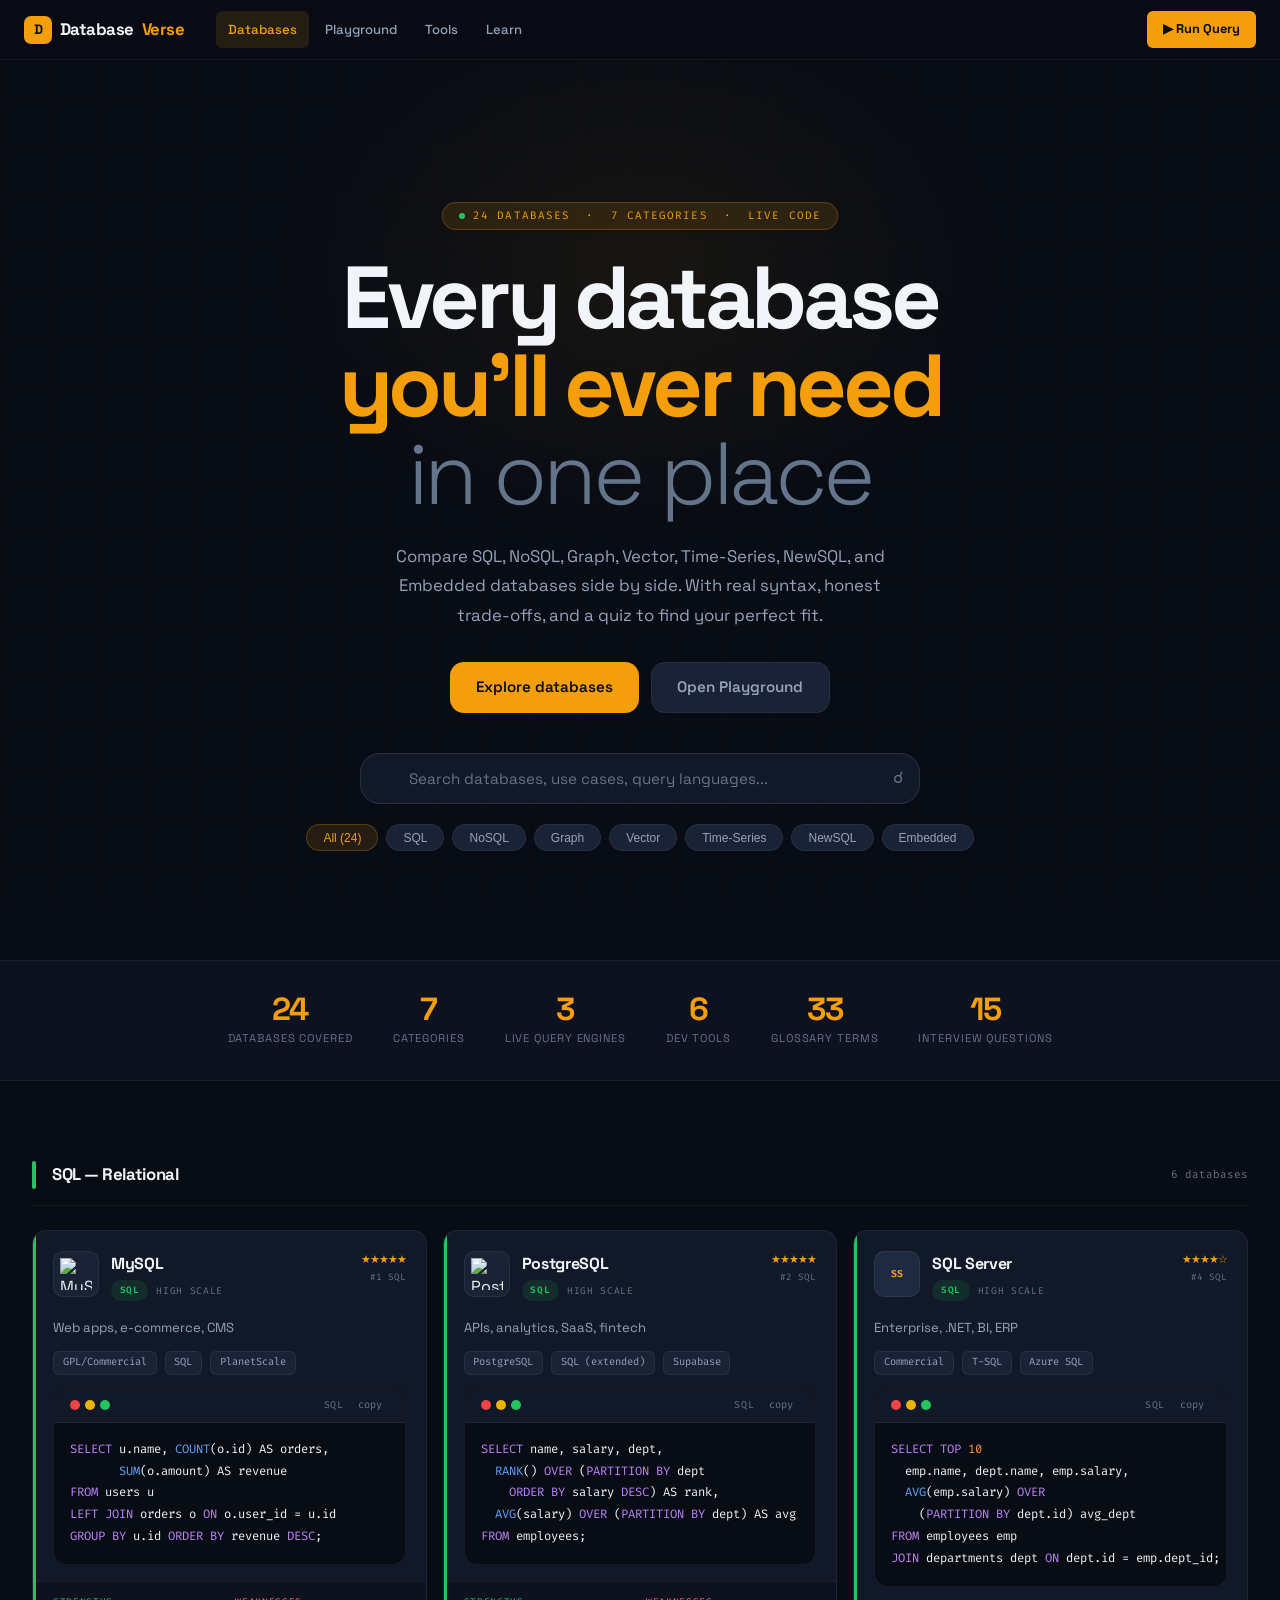
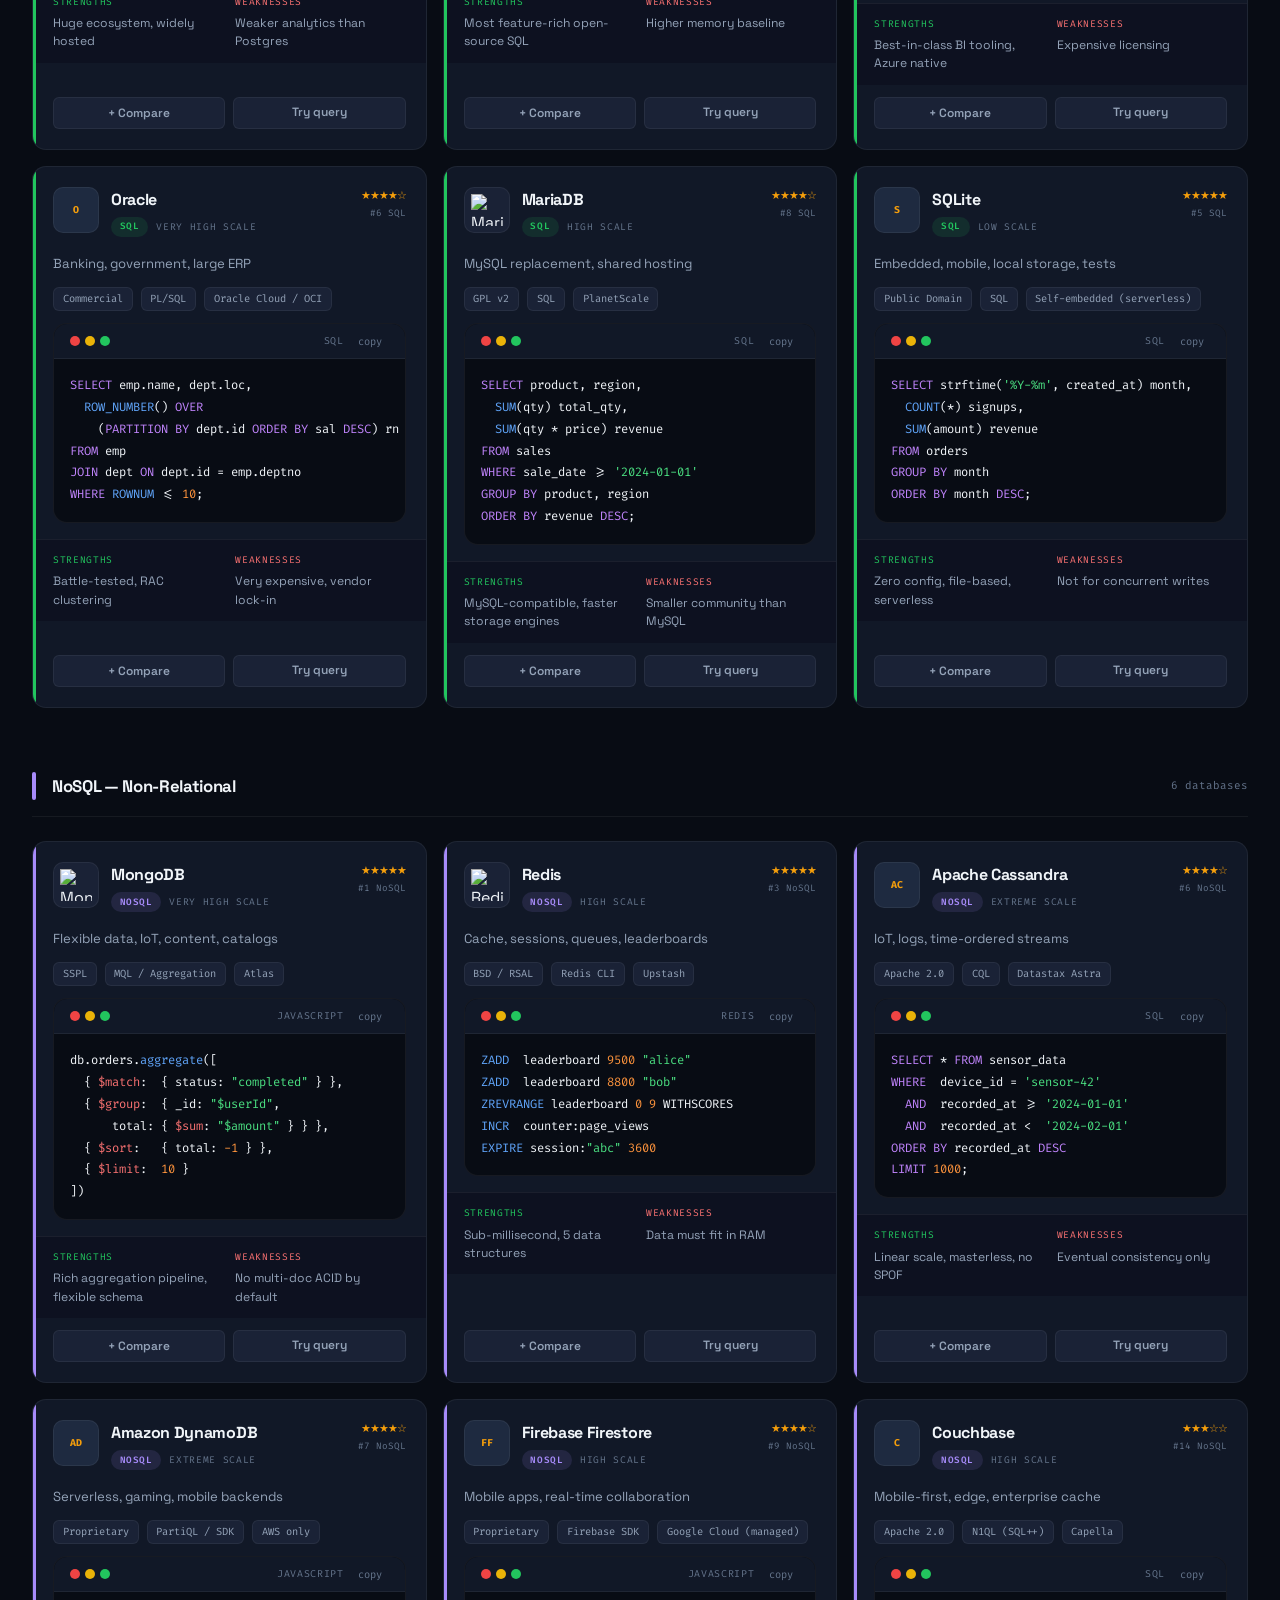
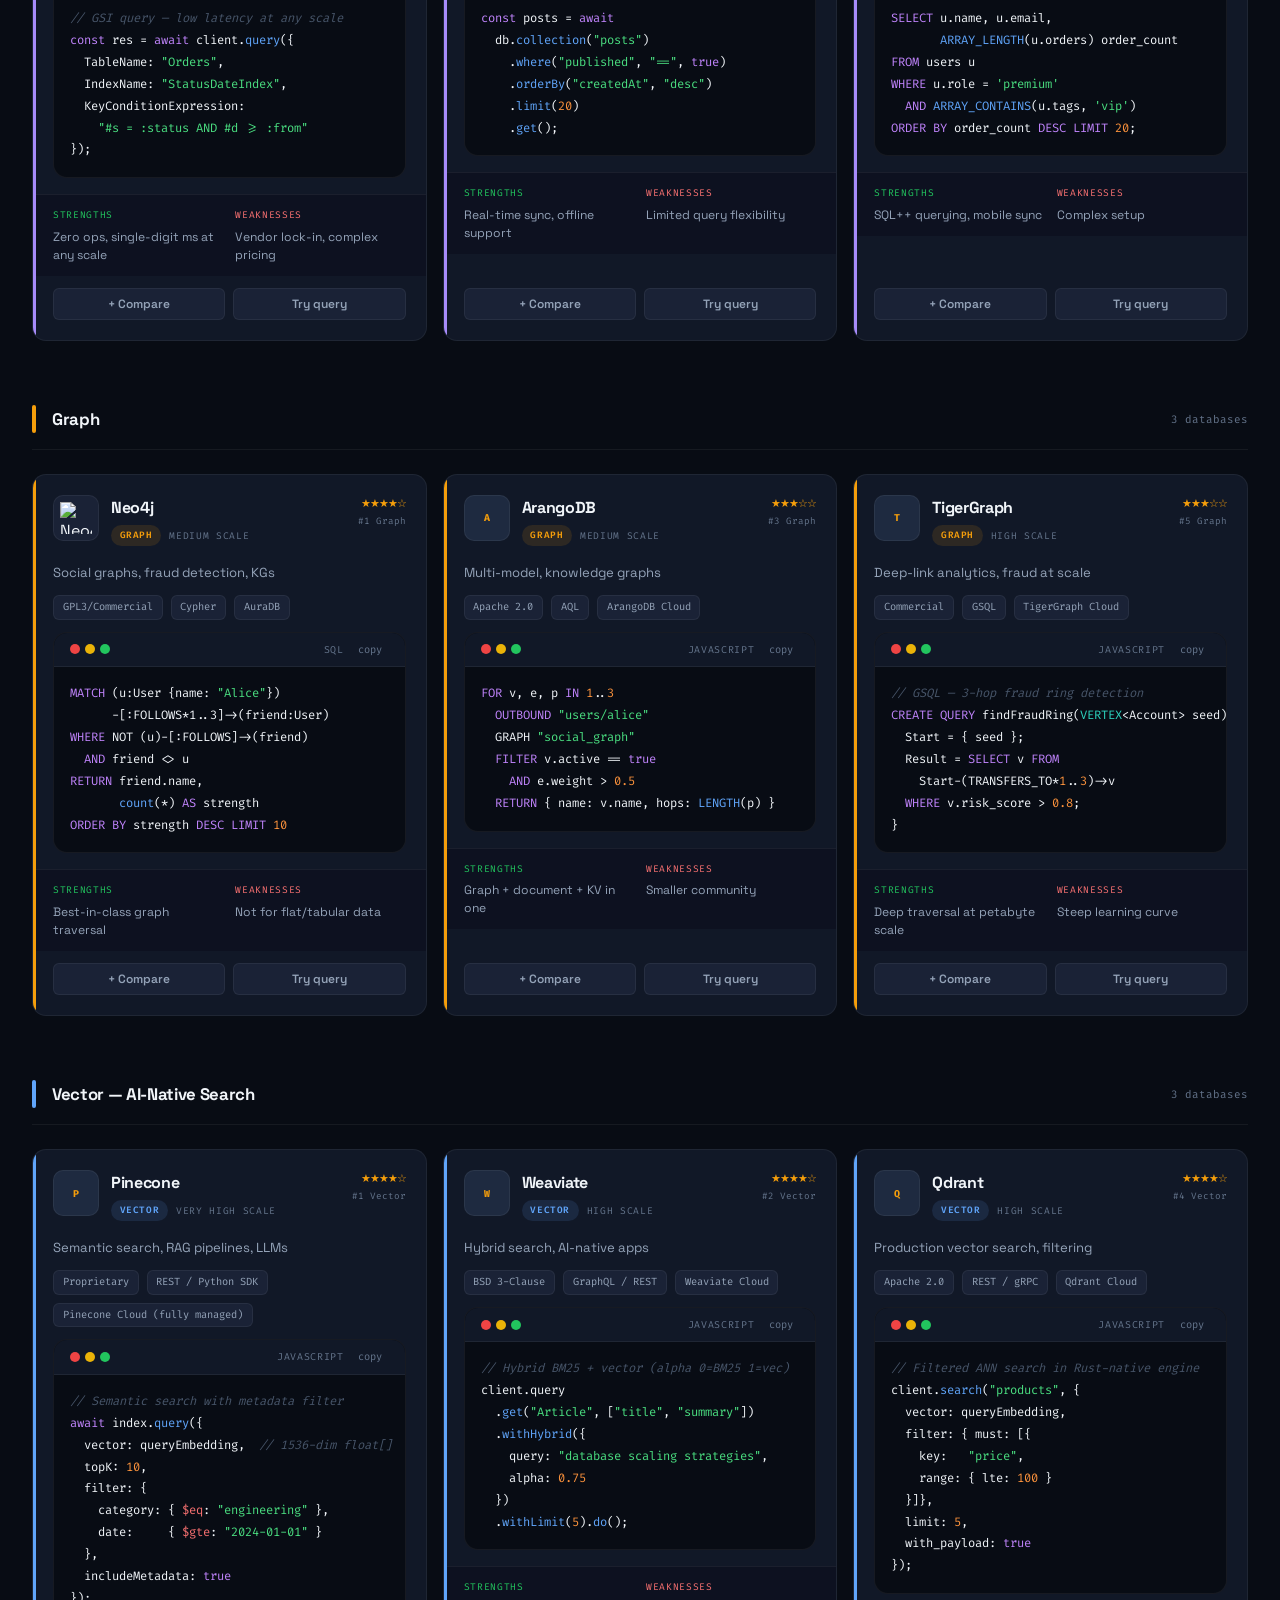
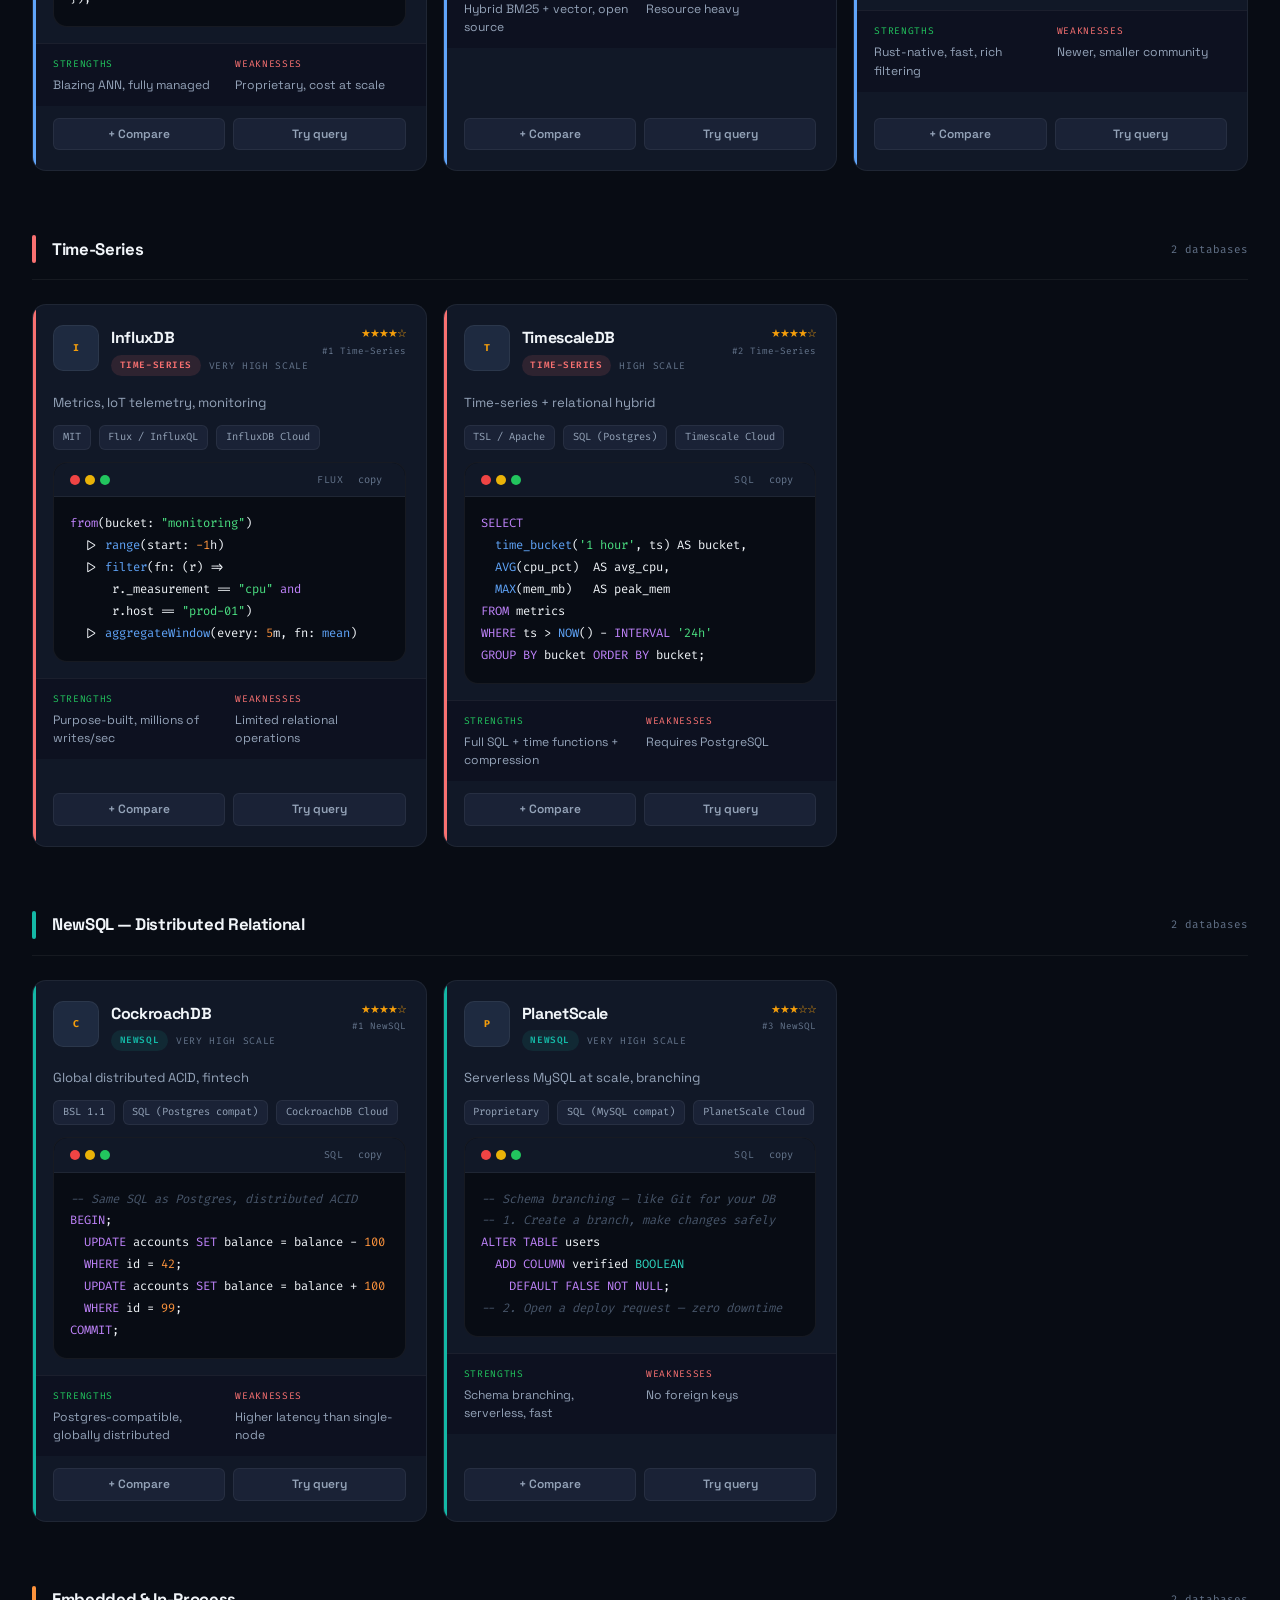
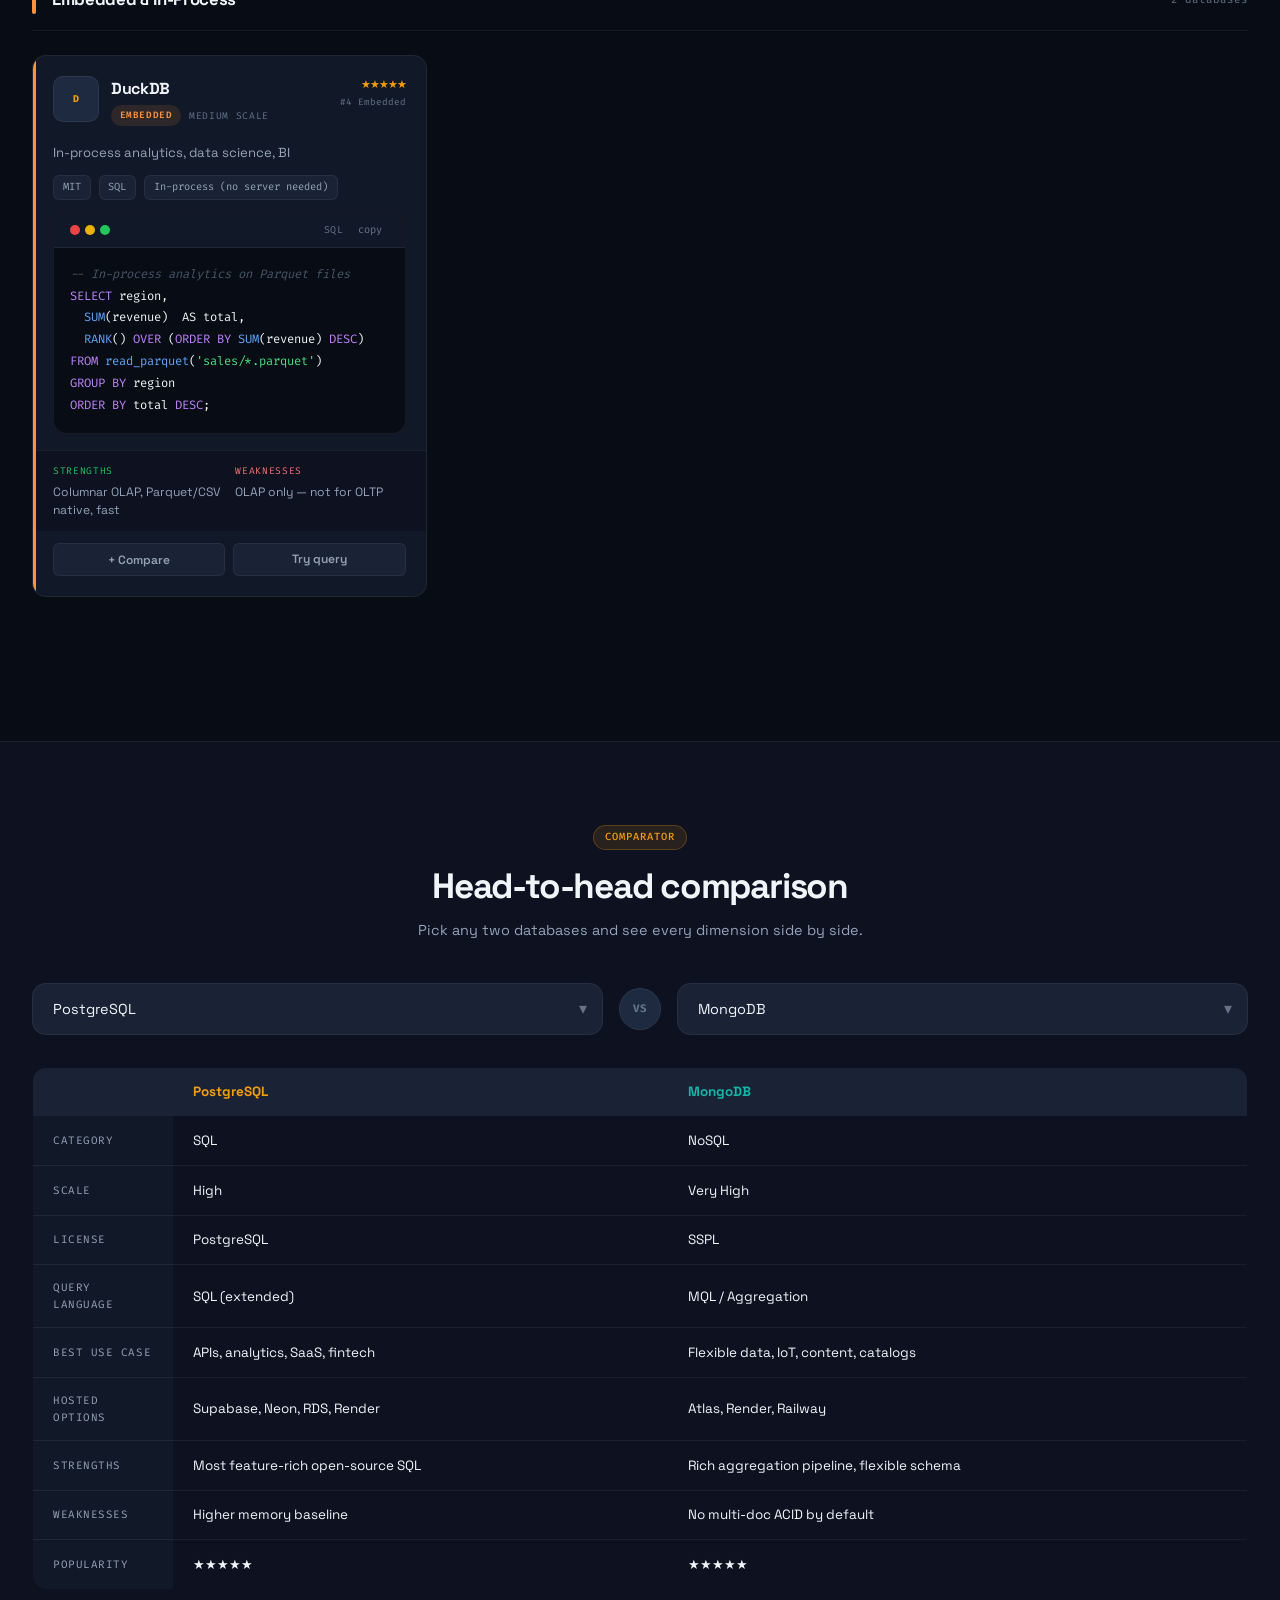
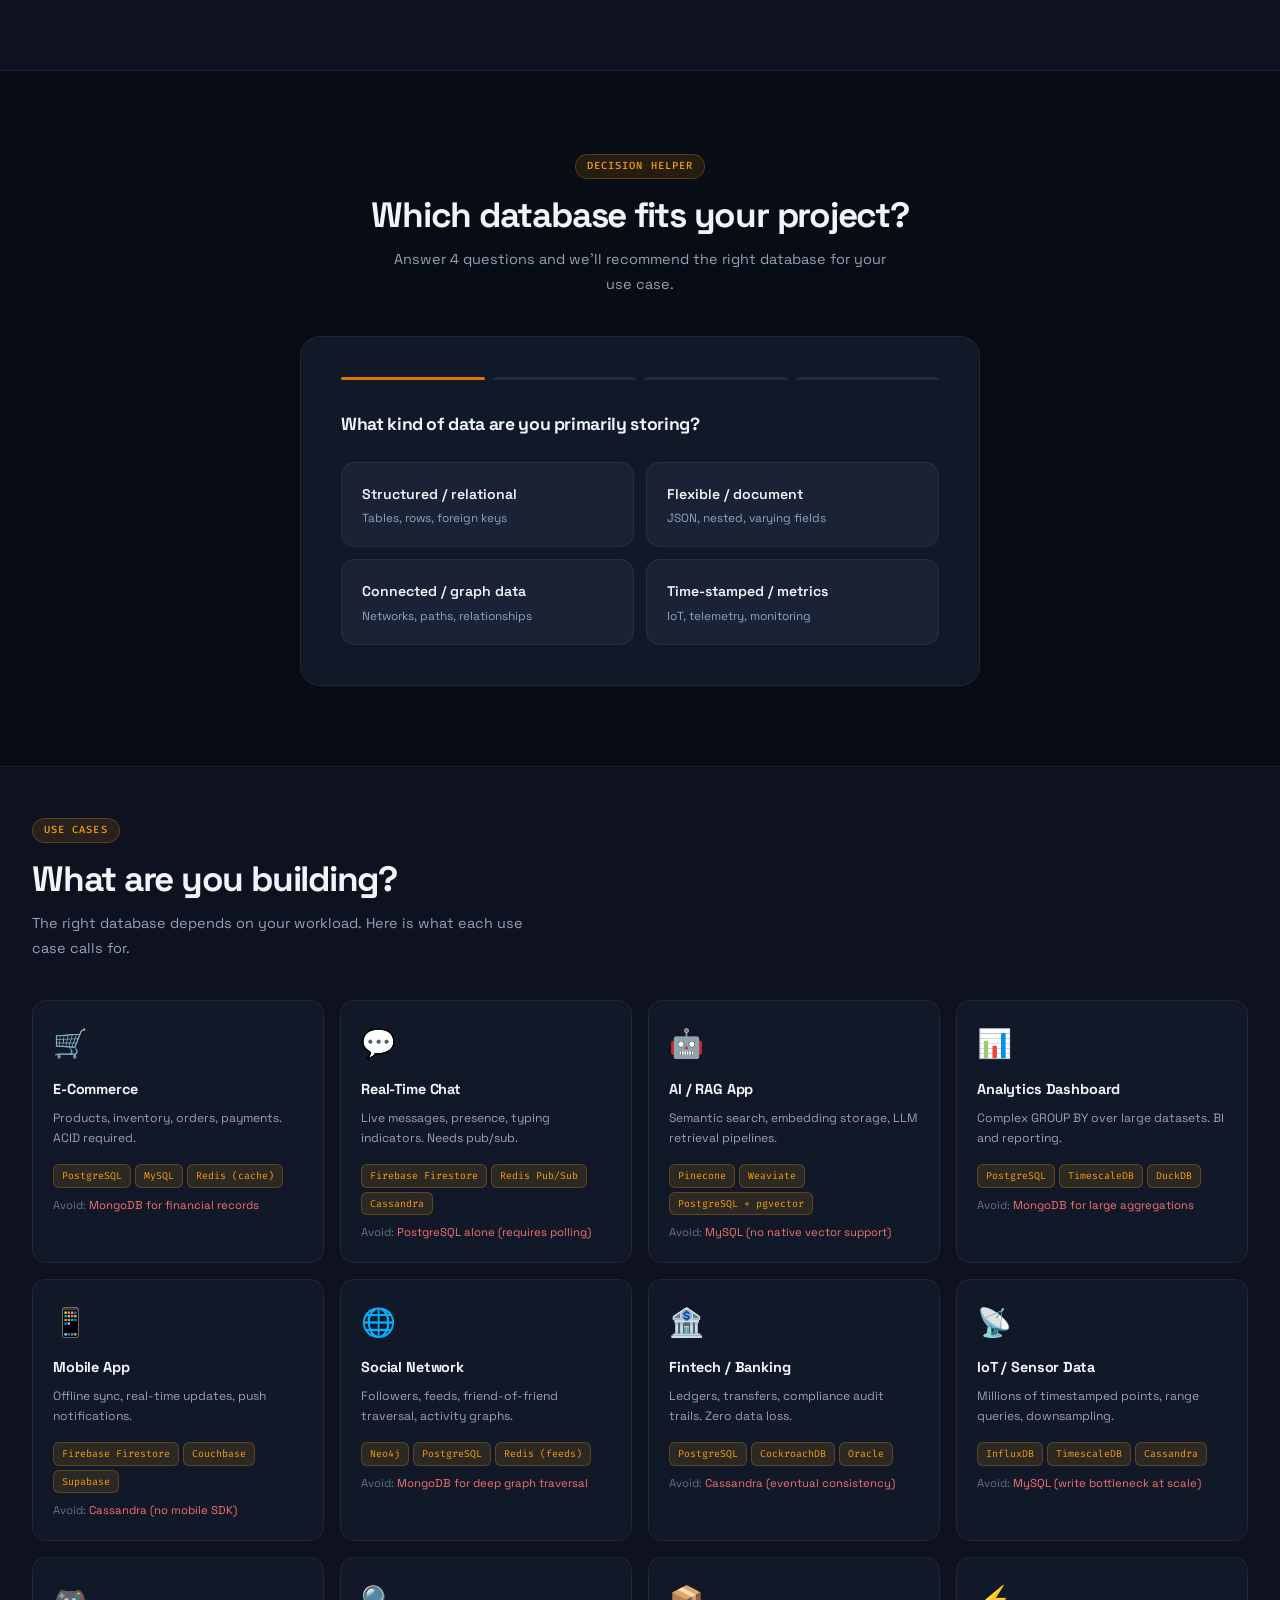
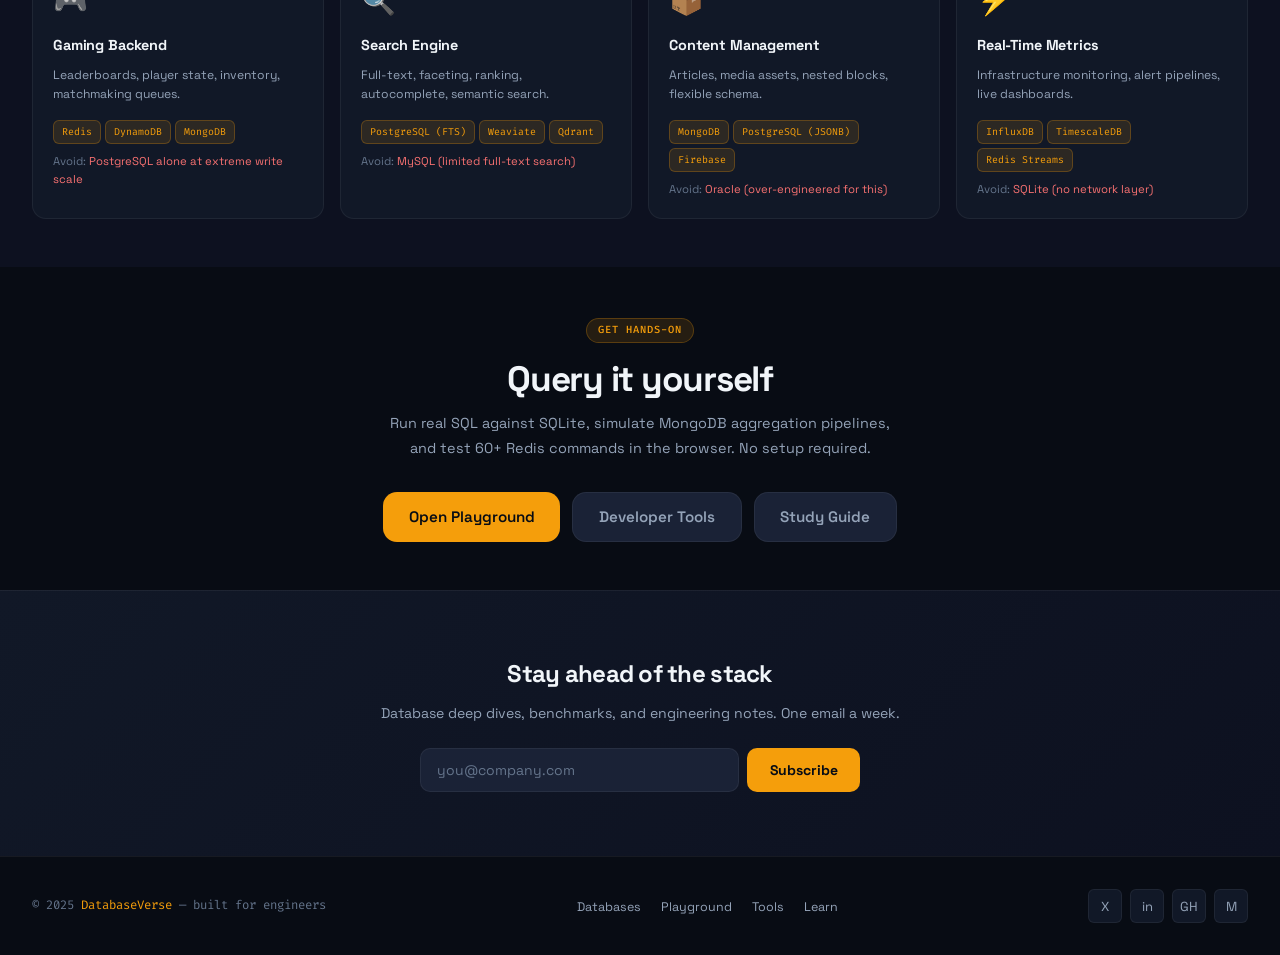
==== commit 31d81d19: "new website" ====
--- a/index.html
+++ b/index.html
@@ -1,232 +1,292 @@
 <!DOCTYPE html>
 <html lang="en">
 <head>
-<meta charset="UTF-8" />
-<meta name="viewport" content="width=device-width, initial-scale=1.0" />
-<title>DatabaseVerse — The Ultimate Database Reference for Developers</title>
-<meta name="description" content="Compare SQL, NoSQL, Graph, Vector, and Time-Series databases side by side. Live SQL playground, benchmarks, schema designer, glossary, and interview prep. Free, forever." />
-<meta name="keywords" content="database comparison, SQL vs NoSQL, PostgreSQL, MySQL, MongoDB, Redis, vector database, graph database, time-series database, database playground, schema designer" />
-<meta name="robots" content="index, follow, max-snippet:-1, max-image-preview:large" />
-<link rel="canonical" href="https://www.databaseverse.com/" />
-<meta property="og:type" content="website" />
-<meta property="og:url" content="https://www.databaseverse.com/" />
-<meta property="og:title" content="DatabaseVerse — The Ultimate Database Reference" />
-<meta property="og:description" content="Compare every major database. Live SQL playground, benchmarks, schema designer, glossary, and interview prep." />
-<meta property="og:site_name" content="DatabaseVerse" />
-<meta name="twitter:card" content="summary_large_image" />
-<meta name="twitter:site" content="@dhanushbangady" />
-<script type="application/ld+json">{"@context":"https://schema.org","@graph":[{"@type":"WebSite","url":"https://www.databaseverse.com/","name":"DatabaseVerse","potentialAction":{"@type":"SearchAction","target":{"@type":"EntryPoint","urlTemplate":"https://www.databaseverse.com/?q={search_term_string}"},"query-input":"required name=search_term_string"}},{"@type":"FAQPage","mainEntity":[{"@type":"Question","name":"What is the best database for a web application?","acceptedAnswer":{"@type":"Answer","text":"PostgreSQL or MySQL for most web applications. PostgreSQL is recommended for new projects due to superior JSON support, window functions, and full-text search."}},{"@type":"Question","name":"When should I use MongoDB instead of PostgreSQL?","acceptedAnswer":{"@type":"Answer","text":"Use MongoDB when your data model is genuinely document-oriented with highly variable structure, or when you need to iterate rapidly on schema."}}]}]}</script>
-<link rel="preconnect" href="https://fonts.googleapis.com" />
-<link rel="preconnect" href="https://fonts.gstatic.com" crossorigin />
-<link href="https://fonts.googleapis.com/css2?family=JetBrains+Mono:wght@400;500;700&family=Inter:wght@300;400;500;600;700&display=swap" rel="stylesheet" />
-<link rel="stylesheet" href="css/base.css" />
-<link rel="stylesheet" href="css/home.css" />
-<style>.skip-link{position:absolute;left:-9999px;top:0;z-index:999;background:var(--cyan);color:var(--bg);padding:.5rem 1rem;border-radius:0 0 8px 0;font-size:.85rem;font-weight:600;}.skip-link:focus{left:0;}</style>
+  <meta charset="UTF-8" />
+  <meta name="viewport" content="width=device-width, initial-scale=1.0" />
+  <title>DatabaseVerse — The Developer's Database Atlas</title>
+  <meta name="description" content="Explore 24 databases side by side. Compare SQL, NoSQL, Graph, Vector, Time-Series, NewSQL, and Embedded databases with live code snippets, a decision quiz, and use-case guides." />
+  <meta name="robots" content="index, follow" />
+  <link rel="canonical" href="https://www.databaseverse.com/" />
+  <meta property="og:type"        content="website" />
+  <meta property="og:url"         content="https://www.databaseverse.com/" />
+  <meta property="og:title"       content="DatabaseVerse — The Developer's Database Atlas" />
+  <meta property="og:description" content="Explore 24 databases side by side with live code snippets, comparator, and use-case guides." />
+  <meta name="twitter:card"       content="summary_large_image" />
+  <link rel="icon" href="favicon.svg" type="image/svg+xml" />
+  <link rel="preconnect" href="https://fonts.googleapis.com" />
+  <link rel="preconnect" href="https://fonts.gstatic.com" crossorigin />
+  <link href="https://fonts.googleapis.com/css2?family=Space+Grotesk:wght@300;400;500;600;700&family=Fira+Code:wght@400;500;700&display=swap" rel="stylesheet" />
+  <link rel="stylesheet" href="css/base.css" />
+  <link rel="stylesheet" href="css/home.css" />
 </head>
 <body>
 
-<a href="#main-content" class="skip-link">Skip to main content</a>
-
+<a href="#main-content" class="skip-link">Skip to content</a>
+
+<!-- NAV -->
 <nav class="site-nav" aria-label="Main navigation">
-  <a class="nav-logo" href="index.html"><span class="logo-dot"></span>Database<span>Verse</span></a>
-  <ul class="nav-pages" id="navPages">
+  <a class="nav-logo" href="index.html">
+    <span class="logo-icon">D</span>
+    <span class="logo-text-main">Database</span><span class="logo-text-dim">Verse</span>
+  </a>
+  <ul class="nav-links" id="navLinks" role="list">
     <li><a href="index.html" class="active">Databases</a></li>
     <li><a href="playground.html">Playground</a></li>
     <li><a href="tools.html">Tools</a></li>
     <li><a href="learn.html">Learn</a></li>
   </ul>
   <div class="nav-right">
-    <a href="playground.html" class="nav-cta">Try Playground</a>
-    <button class="nav-toggle" id="navToggle" aria-label="Toggle navigation" aria-expanded="false">&#9776;</button>
+    <a href="playground.html" class="nav-pill">&#9654; Run Query</a>
+    <button class="nav-toggle" id="navToggle" aria-label="Toggle menu" aria-expanded="false">&#9776;</button>
   </div>
 </nav>
 
-<main id="main-content">
-
-  <section class="hero">
-    <div class="hero-badge">
-      <span style="width:7px;height:7px;background:var(--green);border-radius:50%;display:inline-block;animation:pulse-dot 2s infinite;"></span>
-      24 databases documented
-    </div>
-    <h1>Every database.<br /><span class="accent">One reference.</span><br /><span class="dim">For engineers who ship.</span></h1>
-    <p class="hero-sub">Compare SQL, NoSQL, Graph, Vector, and Time-Series databases. Run real queries in your browser. Design schemas, test regex, build connection strings — all free, no signup.</p>
-    <div class="hero-actions">
-      <a href="playground.html" class="btn btn-lg btn-cyan">Open Playground</a>
-      <a href="#comparator" class="btn btn-lg btn-ghost">Compare Databases</a>
-    </div>
-    <div class="search-wrap">
-      <span class="search-icon">&#128269;</span>
-      <input type="text" id="searchInput" placeholder="Search databases... e.g. 'Redis', 'vector', 'scalable'" autocomplete="off" aria-label="Search databases" />
-      <span class="search-count" id="searchCount"></span>
-    </div>
-    <div class="cat-pills" role="group" aria-label="Filter by category">
-      <div class="cat-pill active" data-cat="All">All</div>
-      <div class="cat-pill" data-cat="SQL">SQL</div>
-      <div class="cat-pill" data-cat="NoSQL">NoSQL</div>
-      <div class="cat-pill" data-cat="Graph">Graph</div>
-      <div class="cat-pill" data-cat="Vector">Vector</div>
-      <div class="cat-pill" data-cat="Time-Series">Time-Series</div>
-      <div class="cat-pill" data-cat="NewSQL">NewSQL</div>
-      <div class="cat-pill" data-cat="Embedded">Embedded</div>
-    </div>
-  </section>
-
-  <div class="stats-strip">
-    <div class="stat"><span class="stat-num">24</span><span class="stat-label">Databases</span></div>
-    <div class="stat"><span class="stat-num">7</span><span class="stat-label">Categories</span></div>
-    <div class="stat"><span class="stat-num">3</span><span class="stat-label">Live Engines</span></div>
-    <div class="stat"><span class="stat-num">6</span><span class="stat-label">Dev Tools</span></div>
-    <div class="stat"><span class="stat-num">30+</span><span class="stat-label">Glossary Terms</span></div>
-    <div class="stat"><span class="stat-num">15</span><span class="stat-label">Interview Q&amp;As</span></div>
-  </div>
-
-  <div class="section-outer" id="db-cards">
-    <section id="section-sql">
-      <div class="section-header">
-        <span class="section-eyebrow">Category</span>
-        <h2 class="section-title">SQL Databases</h2>
-        <span class="section-count">7 databases</span>
-      </div>
-      <div class="db-grid" id="cat-sql"></div>
-    </section>
-    <div class="section-divider" style="margin:3rem 0"></div>
-    <section id="section-nosql">
-      <div class="section-header">
-        <span class="section-eyebrow">Category</span>
-        <h2 class="section-title">NoSQL Databases</h2>
-        <span class="section-count">6 databases</span>
-      </div>
-      <div class="db-grid" id="cat-nosql"></div>
-    </section>
-    <div class="section-divider" style="margin:3rem 0"></div>
-    <section id="section-graph">
-      <div class="section-header">
-        <span class="section-eyebrow">Category</span>
-        <h2 class="section-title">Graph Databases</h2>
-        <span class="section-count">3 databases</span>
-      </div>
-      <div class="db-grid" id="cat-graph"></div>
-    </section>
-    <div class="section-divider" style="margin:3rem 0"></div>
-    <section id="section-vector">
-      <div class="section-header">
-        <span class="section-eyebrow">Category</span>
-        <h2 class="section-title">Vector Databases</h2>
-        <span class="section-count">3 databases</span>
-      </div>
-      <div class="db-grid" id="cat-vector"></div>
-    </section>
-    <div class="section-divider" style="margin:3rem 0"></div>
-    <section id="section-timeseries">
-      <div class="section-header">
-        <span class="section-eyebrow">Category</span>
-        <h2 class="section-title">Time-Series Databases</h2>
-        <span class="section-count">2 databases</span>
-      </div>
-      <div class="db-grid" id="cat-timeseries"></div>
-    </section>
-    <div class="section-divider" style="margin:3rem 0"></div>
-    <section id="section-newsql">
-      <div class="section-header">
-        <span class="section-eyebrow">Category</span>
-        <h2 class="section-title">NewSQL Databases</h2>
-        <span class="section-count">2 databases</span>
-      </div>
-      <div class="db-grid" id="cat-newsql"></div>
-    </section>
-    <div class="section-divider" style="margin:3rem 0"></div>
-    <section id="section-embedded">
-      <div class="section-header">
-        <span class="section-eyebrow">Category</span>
-        <h2 class="section-title">Embedded Databases</h2>
-        <span class="section-count">1 database</span>
-      </div>
-      <div class="db-grid" id="cat-embedded"></div>
-    </section>
-  </div>
-
-  <div class="comparator-outer" id="comparator">
-    <div class="inner">
-      <div class="section-header">
-        <span class="section-eyebrow">Compare</span>
-        <h2 class="section-title">Side-by-Side Comparison</h2>
+<main class="page-wrap" id="main-content">
+
+  <!-- HERO -->
+  <section class="hero" aria-label="Hero">
+    <div class="hero-lines" aria-hidden="true">
+      <div class="hero-line"></div>
+      <div class="hero-line"></div>
+      <div class="hero-line"></div>
+      <div class="hero-line"></div>
+    </div>
+    <div class="hero-content">
+      <div class="hero-eyebrow">
+        <span class="hero-eyebrow-dot" aria-hidden="true"></span>
+        24 databases &nbsp;&#183;&nbsp; 7 categories &nbsp;&#183;&nbsp; live code
+      </div>
+      <h1>
+        Every database<br>
+        <em>you'll ever need</em><br>
+        <span class="dim">in one place</span>
+      </h1>
+      <p class="hero-sub">
+        Compare SQL, NoSQL, Graph, Vector, Time-Series, NewSQL, and Embedded databases side by side. With real syntax, honest trade-offs, and a quiz to find your perfect fit.
+      </p>
+      <div class="hero-actions">
+        <a href="#databases" class="btn btn-lg btn-amber">Explore databases</a>
+        <a href="playground.html" class="btn btn-lg btn-ghost">Open Playground</a>
+      </div>
+
+      <!-- Search -->
+      <div class="search-wrap" role="search">
+        <span class="search-count" id="searchCount" aria-live="polite"></span>
+        <input
+          type="search"
+          id="searchInput"
+          placeholder="Search databases, use cases, query languages..."
+          aria-label="Search databases"
+          style="padding-left: 3rem"
+        />
+        <span class="search-icon" aria-hidden="true">&#9740;</span>
+      </div>
+
+      <!-- Category pills -->
+      <div class="cat-pills" role="group" aria-label="Filter by category">
+        <button class="cat-pill active" data-cat="All">All (24)</button>
+        <button class="cat-pill" data-cat="SQL">SQL</button>
+        <button class="cat-pill" data-cat="NoSQL">NoSQL</button>
+        <button class="cat-pill" data-cat="Graph">Graph</button>
+        <button class="cat-pill" data-cat="Vector">Vector</button>
+        <button class="cat-pill" data-cat="Time-Series">Time-Series</button>
+        <button class="cat-pill" data-cat="NewSQL">NewSQL</button>
+        <button class="cat-pill" data-cat="Embedded">Embedded</button>
+      </div>
+    </div>
+  </section>
+
+  <!-- STATS STRIP -->
+  <div class="stats-strip" aria-label="Key statistics">
+    <div class="stat"><span class="stat-num">24</span><div class="stat-label">Databases covered</div></div>
+    <div class="stat"><span class="stat-num">7</span><div class="stat-label">Categories</div></div>
+    <div class="stat"><span class="stat-num">3</span><div class="stat-label">Live query engines</div></div>
+    <div class="stat"><span class="stat-num">6</span><div class="stat-label">Dev tools</div></div>
+    <div class="stat"><span class="stat-num">33</span><div class="stat-label">Glossary terms</div></div>
+    <div class="stat"><span class="stat-num">15</span><div class="stat-label">Interview questions</div></div>
+  </div>
+
+  <!-- DATABASE SECTIONS -->
+  <section class="section" id="databases" aria-label="All databases">
+    <div class="container">
+
+      <!-- SQL -->
+      <div class="cat-section" id="section-sql">
+        <div class="cat-section-header">
+          <div class="cat-section-bar sql" aria-hidden="true"></div>
+          <h2 class="cat-section-name">SQL &mdash; Relational</h2>
+          <span class="cat-section-count">6 databases</span>
+        </div>
+        <div class="db-grid" id="grid-sql" role="list" aria-label="SQL databases"></div>
+      </div>
+
+      <!-- NoSQL -->
+      <div class="cat-section" id="section-nosql">
+        <div class="cat-section-header">
+          <div class="cat-section-bar nosql" aria-hidden="true"></div>
+          <h2 class="cat-section-name">NoSQL &mdash; Non-Relational</h2>
+          <span class="cat-section-count">6 databases</span>
+        </div>
+        <div class="db-grid" id="grid-nosql" role="list" aria-label="NoSQL databases"></div>
+      </div>
+
+      <!-- Graph -->
+      <div class="cat-section" id="section-graph">
+        <div class="cat-section-header">
+          <div class="cat-section-bar graph" aria-hidden="true"></div>
+          <h2 class="cat-section-name">Graph</h2>
+          <span class="cat-section-count">3 databases</span>
+        </div>
+        <div class="db-grid" id="grid-graph" role="list" aria-label="Graph databases"></div>
+      </div>
+
+      <!-- Vector -->
+      <div class="cat-section" id="section-vector">
+        <div class="cat-section-header">
+          <div class="cat-section-bar vector" aria-hidden="true"></div>
+          <h2 class="cat-section-name">Vector &mdash; AI-Native Search</h2>
+          <span class="cat-section-count">3 databases</span>
+        </div>
+        <div class="db-grid" id="grid-vector" role="list" aria-label="Vector databases"></div>
+      </div>
+
+      <!-- Time-Series -->
+      <div class="cat-section" id="section-timeseries">
+        <div class="cat-section-header">
+          <div class="cat-section-bar timeseries" aria-hidden="true"></div>
+          <h2 class="cat-section-name">Time-Series</h2>
+          <span class="cat-section-count">2 databases</span>
+        </div>
+        <div class="db-grid" id="grid-timeseries" role="list" aria-label="Time-Series databases"></div>
+      </div>
+
+      <!-- NewSQL -->
+      <div class="cat-section" id="section-newsql">
+        <div class="cat-section-header">
+          <div class="cat-section-bar newsql" aria-hidden="true"></div>
+          <h2 class="cat-section-name">NewSQL &mdash; Distributed Relational</h2>
+          <span class="cat-section-count">2 databases</span>
+        </div>
+        <div class="db-grid" id="grid-newsql" role="list" aria-label="NewSQL databases"></div>
+      </div>
+
+      <!-- Embedded -->
+      <div class="cat-section" id="section-embedded">
+        <div class="cat-section-header">
+          <div class="cat-section-bar embedded" aria-hidden="true"></div>
+          <h2 class="cat-section-name">Embedded &amp; In-Process</h2>
+          <span class="cat-section-count">2 databases</span>
+        </div>
+        <div class="db-grid" id="grid-embedded" role="list" aria-label="Embedded databases"></div>
+      </div>
+
+    </div>
+  </section>
+
+  <!-- COMPARATOR -->
+  <section class="comparator-outer" id="comparator" aria-label="Database comparator">
+    <div class="container">
+      <div style="text-align:center;margin-bottom:2.5rem">
+        <span class="section-label">Comparator</span>
+        <h2 class="section-title">Head-to-head comparison</h2>
+        <p class="section-sub" style="margin:0 auto">Pick any two databases and see every dimension side by side.</p>
       </div>
       <div class="compare-selects">
-        <div class="cmp-select-wrap"><select id="compareA" aria-label="First database"></select></div>
-        <div class="vs-badge">VS</div>
-        <div class="cmp-select-wrap"><select id="compareB" aria-label="Second database"></select></div>
-      </div>
-      <div id="compareResult"></div>
-    </div>
-  </div>
-
-  <div class="section-outer" id="picker">
-    <div class="section-header">
-      <span class="section-eyebrow">Picker</span>
-      <h2 class="section-title">Which Database Should You Use?</h2>
-    </div>
-    <p class="section-subtitle">Answer four questions and get a tailored recommendation.</p>
-    <div id="quizBody"></div>
-  </div>
-
-  <div class="section-outer alt-bg">
-    <div class="inner">
-      <div class="section-header">
-        <span class="section-eyebrow">Use Cases</span>
-        <h2 class="section-title">What Are You Building?</h2>
-      </div>
-      <p class="section-subtitle">Database recommendations by project type, with what to avoid.</p>
-      <div class="uc-grid" id="usecaseGrid"></div>
-    </div>
-  </div>
-
-  <div style="position:relative;z-index:1;text-align:center;padding:5rem 2rem;background:linear-gradient(135deg,var(--bg) 0%,#0d1526 100%)">
-    <div style="font-family:var(--mono);font-size:.68rem;color:var(--cyan);letter-spacing:.12em;text-transform:uppercase;margin-bottom:1rem">What's next</div>
-    <h2 style="font-size:clamp(1.6rem,3vw,2.5rem);font-weight:700;letter-spacing:-.035em;margin-bottom:1rem">Run a real query in your browser</h2>
-    <p style="color:var(--text-dim);font-size:.95rem;margin-bottom:2rem;max-width:440px;margin-left:auto;margin-right:auto;line-height:1.7">SQLite via WebAssembly. Full MongoDB aggregation pipeline. 60+ Redis commands. No server, no signup.</p>
-    <div style="display:flex;gap:.75rem;justify-content:center;flex-wrap:wrap">
-      <a href="playground.html" class="btn btn-lg btn-cyan">Open Playground</a>
-      <a href="tools.html" class="btn btn-lg btn-ghost">Developer Tools</a>
-      <a href="learn.html" class="btn btn-lg btn-ghost">Interview Prep</a>
-    </div>
-  </div>
+        <div class="cmp-select-wrap">
+          <select id="compareA" aria-label="First database to compare"></select>
+        </div>
+        <div class="vs-chip" aria-hidden="true">VS</div>
+        <div class="cmp-select-wrap">
+          <select id="compareB" aria-label="Second database to compare"></select>
+        </div>
+      </div>
+      <div id="compareResult" aria-live="polite"></div>
+    </div>
+  </section>
+
+  <!-- QUIZ -->
+  <section class="section" aria-label="Database recommendation quiz">
+    <div class="container">
+      <div style="text-align:center;margin-bottom:2.5rem">
+        <span class="section-label">Decision Helper</span>
+        <h2 class="section-title">Which database fits your project?</h2>
+        <p class="section-sub" style="margin:0 auto">Answer 4 questions and we'll recommend the right database for your use case.</p>
+      </div>
+      <div id="quizBody" aria-live="polite"></div>
+    </div>
+  </section>
+
+  <!-- USE CASES -->
+  <section class="section compact" style="background:var(--bg-1);border-top:1px solid var(--border)" aria-label="Database use cases">
+    <div class="container">
+      <div style="margin-bottom:2.5rem">
+        <span class="section-label">Use Cases</span>
+        <h2 class="section-title">What are you building?</h2>
+        <p class="section-sub">The right database depends on your workload. Here is what each use case calls for.</p>
+      </div>
+      <div class="uc-grid" id="usecaseGrid" aria-label="Use case recommendations"></div>
+    </div>
+  </section>
+
+  <!-- CTA -->
+  <section class="section compact" aria-label="Call to action">
+    <div class="container" style="text-align:center">
+      <span class="section-label">Get hands-on</span>
+      <h2 class="section-title">Query it yourself</h2>
+      <p class="section-sub" style="margin:0 auto var(--s-8)">Run real SQL against SQLite, simulate MongoDB aggregation pipelines, and test 60+ Redis commands in the browser. No setup required.</p>
+      <div style="display:flex;gap:var(--s-3);justify-content:center;flex-wrap:wrap">
+        <a href="playground.html" class="btn btn-lg btn-amber">Open Playground</a>
+        <a href="tools.html"      class="btn btn-lg btn-ghost">Developer Tools</a>
+        <a href="learn.html"      class="btn btn-lg btn-ghost">Study Guide</a>
+      </div>
+    </div>
+  </section>
 
 </main>
 
-<div class="newsletter-strip" id="newsletter">
-  <h2>Stay Sharp on Databases</h2>
-  <p>One email per week. No spam.</p>
+<!-- NEWSLETTER + FOOTER -->
+<section class="newsletter-strip" aria-label="Newsletter">
+  <h2>Stay ahead of the stack</h2>
+  <p>Database deep dives, benchmarks, and engineering notes. One email a week.</p>
   <div class="newsletter-form">
     <input type="email" placeholder="you@company.com" aria-label="Email address" />
     <button type="button">Subscribe</button>
   </div>
-</div>
-<footer class="site-footer">
-  <div class="footer-left">© 2025 <a href="index.html">DatabaseVerse</a> &nbsp;·&nbsp; Built for engineers, by engineers</div>
-  <ul class="footer-center">
+</section>
+
+<footer class="site-footer" role="contentinfo">
+  <div class="footer-copy">
+    &copy; 2025 <a href="index.html">DatabaseVerse</a> &mdash; built for engineers
+  </div>
+  <ul class="footer-nav" role="list">
     <li><a href="index.html">Databases</a></li>
     <li><a href="playground.html">Playground</a></li>
     <li><a href="tools.html">Tools</a></li>
     <li><a href="learn.html">Learn</a></li>
   </ul>
-  <div class="footer-socials">
-    <a href="https://x.com/dhanushbangady" target="_blank" rel="noopener" title="X">&#120143;</a>
-    <a href="https://www.linkedin.com/in/dhanush-kumar-609387221/" target="_blank" rel="noopener" title="LinkedIn">in</a>
-    <a href="https://github.com/DHANUSHKUMAR-19" target="_blank" rel="noopener" title="GitHub">GH</a>
+  <div class="footer-social">
+    <a href="https://x.com/dhanushbangady" target="_blank" rel="noopener" aria-label="Twitter">X</a>
+    <a href="https://www.linkedin.com/in/dhanush-kumar-609387221/" target="_blank" rel="noopener" aria-label="LinkedIn">in</a>
+    <a href="https://github.com/DHANUSHKUMAR-19" target="_blank" rel="noopener" aria-label="GitHub">GH</a>
+    <a href="https://medium.com/@dhanushkumar19" target="_blank" rel="noopener" aria-label="Medium">M</a>
   </div>
 </footer>
-<div id="toast"><span class="toast-icon">&#10003;</span><span class="toast-msg"></span></div>
+
+<div id="toast" role="status" aria-live="polite">
+  <span class="toast-icon">&#10003;</span>
+  <span class="toast-msg"></span>
+</div>
 
 <script type="module">
-import { initNav, initNewsletter } from './js/nav.js';
-import { initCards, initSearch, initComparator, initQuiz, initUseCases } from './js/home.js';
-initNav();
-initNewsletter();
-initCards();
-initSearch();
-initComparator();
-initQuiz();
-initUseCases();
+  import { initNav, initNewsletter } from './js/nav.js';
+  import { initCards, initSearch, initComparator, initQuiz, initUseCases } from './js/home.js';
+  initNav();
+  initNewsletter();
+  initCards();
+  initSearch();
+  initComparator();
+  initQuiz();
+  initUseCases();
 </script>
 </body>
 </html>
--- a/css/base.css
+++ b/css/base.css
@@ -1,403 +1,324 @@
-/* ============================================================
+/* ═══════════════════════════════════════════════════
    DatabaseVerse — base.css
-   Tokens · Reset · Nav · Footer · Shared utilities
-   ============================================================ */
-
-/* ── TOKENS ── */
-:root {
-  --bg:         #0a0b0d;
-  --bg2:        #0f1117;
-  --bg3:        #161820;
-  --bg4:        #1c1f2b;
-  --border:     rgba(255,255,255,0.07);
-  --border-hi:  rgba(99,179,237,0.30);
-  --cyan:       #63b3ed;
-  --cyan-dim:   #3a7bd5;
-  --cyan-glow:  rgba(99,179,237,0.14);
-  --green:      #68d391;
-  --purple:     #b794f4;
-  --orange:     #f6ad55;
-  --red:        #fc8181;
-  --yellow:     #ecc94b;
-  --teal:       #4fd1c5;
-  --text:       #e2e8f0;
-  --text-dim:   #718096;
-  --text-muted: #4a5568;
-  --mono:       'JetBrains Mono', monospace;
-  --sans:       'Inter', sans-serif;
-  --r-sm:       6px;
-  --r-md:       10px;
-  --r-lg:       12px;
-  --r-xl:       16px;
-  --t:          0.18s ease;
-  --nav-h:      56px;
-}
-
+   Reset · Nav · Footer · Shared components
+   ═══════════════════════════════════════════════════ */
+@import url('tokens.css');
+
+/* ── Reset ── */
 *,*::before,*::after { box-sizing:border-box; margin:0; padding:0; }
-html { scroll-behavior:smooth; font-size:16px; }
-
+html { font-size:16px; scroll-behavior:smooth; }
 body {
   background:var(--bg);
   color:var(--text);
-  font-family:var(--sans);
+  font-family:var(--font-body);
   line-height:1.6;
   overflow-x:hidden;
   min-height:100vh;
-}
-
+  -webkit-font-smoothing:antialiased;
+}
+
+/* ── Scrollbar ── */
+::-webkit-scrollbar              { width:5px; height:5px; }
+::-webkit-scrollbar-track        { background:var(--bg-1); }
+::-webkit-scrollbar-thumb        { background:var(--bg-5); border-radius:3px; }
+::-webkit-scrollbar-thumb:hover  { background:var(--text-3); }
+
+/* ── Focus ── */
+:focus-visible { outline:2px solid var(--amber); outline-offset:3px; border-radius:var(--r-sm); }
+
+/* ── Skip link ── */
+.skip-link {
+  position:absolute; left:-9999px; top:var(--s-4); z-index:999;
+  background:var(--amber); color:var(--bg); padding:var(--s-2) var(--s-4);
+  border-radius:var(--r-sm); font-size:0.85rem; font-weight:700;
+}
+.skip-link:focus { left:var(--s-4); }
+
+/* ── Background grid texture ── */
 body::before {
-  content:'';
-  position:fixed; inset:0; z-index:0; pointer-events:none;
+  content:''; position:fixed; inset:0; z-index:0; pointer-events:none;
   background-image:
-    linear-gradient(rgba(99,179,237,0.022) 1px, transparent 1px),
-    linear-gradient(90deg,rgba(99,179,237,0.022) 1px, transparent 1px);
-  background-size:40px 40px;
-}
-
-/* Scrollbar */
-::-webkit-scrollbar              { width:5px; height:5px; }
-::-webkit-scrollbar-track        { background:var(--bg); }
-::-webkit-scrollbar-thumb        { background:var(--bg4); border-radius:3px; }
-::-webkit-scrollbar-thumb:hover  { background:var(--text-muted); }
-
-/* Focus ring */
-:focus-visible { outline:2px solid var(--cyan); outline-offset:3px; border-radius:var(--r-sm); }
+    linear-gradient(rgba(245,158,11,0.015) 1px, transparent 1px),
+    linear-gradient(90deg, rgba(245,158,11,0.015) 1px, transparent 1px);
+  background-size:48px 48px;
+}
 
 /* ── NAV ── */
-nav.site-nav {
+.site-nav {
   position:fixed; top:0; left:0; right:0; z-index:200;
   height:var(--nav-h);
-  background:rgba(10,11,13,0.90);
-  backdrop-filter:blur(16px);
-  -webkit-backdrop-filter:blur(16px);
+  background:rgba(8,12,20,0.88);
+  backdrop-filter:blur(20px);
+  -webkit-backdrop-filter:blur(20px);
   border-bottom:1px solid var(--border);
-  display:flex; align-items:center; justify-content:space-between;
-  padding:0 1.5rem;
-  gap:1rem;
+  display:flex; align-items:center; padding:0 var(--s-6);
+  gap:var(--s-4);
 }
 
 .nav-logo {
-  font-family:var(--mono); font-size:0.95rem; font-weight:700;
-  color:var(--cyan); letter-spacing:-0.02em; text-decoration:none;
-  flex-shrink:0; display:flex; align-items:center; gap:0.4rem;
-}
-.nav-logo span { color:var(--text-dim); }
-.nav-logo .logo-dot { width:7px; height:7px; background:var(--green); border-radius:50%; animation:pulse-dot 2s infinite; }
-
-@keyframes pulse-dot {
-  0%,100% { opacity:1; box-shadow:0 0 0 0 rgba(104,211,145,0.5); }
-  50%      { opacity:0.7; box-shadow:0 0 0 5px rgba(104,211,145,0); }
-}
-
-.nav-pages {
-  display:flex; gap:0.15rem; list-style:none;
-  overflow-x:auto; scrollbar-width:none;
-}
-.nav-pages::-webkit-scrollbar { display:none; }
-
-.nav-pages a {
-  color:var(--text-dim); text-decoration:none;
-  font-size:0.78rem; font-weight:500;
-  padding:0.35rem 0.7rem; border-radius:var(--r-sm);
-  transition:color var(--t), background var(--t);
-  white-space:nowrap;
-}
-.nav-pages a:hover     { color:var(--text); background:var(--bg3); }
-.nav-pages a.active    { color:var(--cyan); background:var(--cyan-glow); }
-
-.nav-right { display:flex; gap:0.5rem; align-items:center; flex-shrink:0; }
-
-.nav-cta {
-  background:var(--cyan); color:var(--bg); border:none;
-  border-radius:var(--r-sm); padding:0.38rem 1rem;
-  font-size:0.78rem; font-weight:700; cursor:pointer;
-  text-decoration:none; white-space:nowrap;
-  transition:background var(--t);
-}
-.nav-cta:hover { background:#90cdf4; }
+  font-family:var(--font-display); font-size:1.05rem; font-weight:700;
+  color:var(--text); letter-spacing:-0.03em; text-decoration:none;
+  display:flex; align-items:center; gap:var(--s-2); flex-shrink:0;
+}
+.nav-logo .logo-icon {
+  width:28px; height:28px;
+  background:var(--amber); border-radius:7px;
+  display:flex; align-items:center; justify-content:center;
+  font-size:0.85rem; font-weight:900; color:var(--bg);
+  flex-shrink:0; letter-spacing:0;
+}
+.nav-logo .logo-text-main { color:var(--text); }
+.nav-logo .logo-text-dim  { color:var(--amber); }
+
+.nav-links {
+  display:flex; gap:var(--s-1); list-style:none;
+  margin-left:var(--s-4); overflow-x:auto; scrollbar-width:none;
+}
+.nav-links::-webkit-scrollbar { display:none; }
+.nav-links a {
+  display:block; padding:var(--s-2) var(--s-3);
+  font-size:0.82rem; font-weight:500; color:var(--text-2);
+  text-decoration:none; border-radius:var(--r-sm);
+  transition:color var(--t), background var(--t); white-space:nowrap;
+}
+.nav-links a:hover  { color:var(--text);  background:var(--bg-3); }
+.nav-links a.active { color:var(--amber); background:var(--amber-pale); }
+
+.nav-right { display:flex; gap:var(--s-2); align-items:center; margin-left:auto; flex-shrink:0; }
+
+.nav-pill {
+  display:flex; align-items:center; gap:var(--s-1);
+  background:var(--amber); color:var(--bg); border:none;
+  border-radius:var(--r-sm); padding:var(--s-2) var(--s-4);
+  font-size:0.8rem; font-weight:700; cursor:pointer;
+  text-decoration:none; white-space:nowrap; font-family:var(--font-body);
+  transition:background var(--t), transform var(--t);
+}
+.nav-pill:hover { background:#fbbf24; transform:translateY(-1px); }
 
 .nav-toggle {
-  display:none; background:none;
-  border:1px solid var(--border); border-radius:var(--r-sm);
-  color:var(--text-dim); padding:0.35rem 0.55rem;
-  cursor:pointer; font-size:1rem; line-height:1;
-}
-
-/* Mobile nav */
-@media(max-width:900px) {
-  .nav-pages {
-    display:none; flex-direction:column;
-    position:absolute; top:var(--nav-h); left:0; right:0;
-    background:var(--bg2); border-bottom:1px solid var(--border);
-    padding:0.75rem 1rem; gap:0.2rem; z-index:199;
+  display:none; background:none; border:1px solid var(--border-2);
+  border-radius:var(--r-sm); color:var(--text-2);
+  padding:var(--s-2) var(--s-3); cursor:pointer; font-size:1rem; line-height:1;
+}
+
+@media(max-width:860px) {
+  .nav-links {
+    display:none; flex-direction:column; position:absolute;
+    top:var(--nav-h); left:0; right:0; background:var(--bg-1);
+    border-bottom:1px solid var(--border); padding:var(--s-3) var(--s-4);
+    gap:var(--s-1); z-index:199;
   }
-  .nav-pages.open { display:flex; }
-  .nav-toggle { display:flex; }
-}
-
-/* ── PAGE WRAPPER ── */
-.page-wrap {
-  position:relative; z-index:1;
-  padding-top:var(--nav-h);
-  min-height:100vh;
-}
-
-/* ── SECTION SCAFFOLDING ── */
-.section-outer {
-  position:relative; z-index:1;
-  padding:5rem 2rem;
-  max-width:1280px;
-  margin:0 auto;
-}
-
-.section-outer.full-bleed {
-  max-width:none; padding-left:0; padding-right:0;
-}
-
-.section-outer.alt-bg {
-  background:var(--bg2);
-  border-top:1px solid var(--border);
-  border-bottom:1px solid var(--border);
-  max-width:none; padding-left:2rem; padding-right:2rem;
-}
-.section-outer.alt-bg .inner { max-width:1280px; margin:0 auto; }
-
-.section-header {
-  display:flex; align-items:baseline; gap:1rem;
-  margin-bottom:2.5rem; flex-wrap:wrap;
-}
-
-.section-eyebrow {
-  font-family:var(--mono); font-size:0.66rem;
-  color:var(--cyan); letter-spacing:0.12em; text-transform:uppercase;
-  background:var(--cyan-glow); border:1px solid var(--border-hi);
-  padding:0.18rem 0.6rem; border-radius:4px; flex-shrink:0;
+  .nav-links.open { display:flex; }
+  .nav-toggle { display:flex; align-items:center; }
+}
+
+/* ── PAGE WRAP ── */
+.page-wrap { position:relative; z-index:1; padding-top:var(--nav-h); min-height:100vh; }
+
+/* ── SECTION CONTAINER ── */
+.container { max-width:1280px; margin:0 auto; padding:0 var(--s-8); }
+@media(max-width:640px) { .container { padding:0 var(--s-4); } }
+
+.section { padding:var(--s-20) 0; }
+.section.compact { padding:var(--s-12) 0; }
+
+.section-label {
+  display:inline-block; font-family:var(--font-mono);
+  font-size:0.65rem; font-weight:500;
+  color:var(--amber); background:var(--amber-pale);
+  border:1px solid var(--border-amb);
+  padding:0.2rem 0.7rem; border-radius:100px;
+  letter-spacing:0.1em; text-transform:uppercase; margin-bottom:var(--s-4);
 }
 
 .section-title {
-  font-size:1.55rem; font-weight:700;
-  letter-spacing:-0.025em; line-height:1.2;
-}
-
-.section-subtitle {
-  font-size:0.85rem; color:var(--text-dim);
-  line-height:1.65; margin-top:-1.5rem; margin-bottom:0;
-}
-
-.section-count {
-  font-family:var(--mono); font-size:0.76rem;
-  color:var(--text-muted); margin-left:auto;
-}
-
-.section-divider {
-  position:relative; z-index:1;
-  height:1px; background:var(--border); margin:0 2rem;
-}
-
-/* ── SHARED BUTTON STYLES ── */
+  font-family:var(--font-display);
+  font-size:clamp(1.6rem,2.8vw,2.2rem);
+  font-weight:700; letter-spacing:-0.035em; line-height:1.15;
+  margin-bottom:var(--s-3);
+}
+
+.section-sub {
+  font-size:0.9rem; color:var(--text-2); line-height:1.7;
+  max-width:520px;
+}
+
+/* ── BUTTONS ── */
 .btn {
   display:inline-flex; align-items:center; justify-content:center;
-  gap:0.4rem; border:none; border-radius:var(--r-sm);
+  gap:var(--s-2); border:none; border-radius:var(--r-md);
   cursor:pointer; text-decoration:none; white-space:nowrap;
-  font-family:var(--sans); font-weight:600;
+  font-family:var(--font-body); font-weight:600;
   transition:all var(--t);
 }
-.btn-sm  { font-size:0.76rem; padding:0.35rem 0.8rem; }
-.btn-md  { font-size:0.85rem; padding:0.55rem 1.1rem; }
-.btn-lg  { font-size:0.95rem; padding:0.7rem 1.5rem; }
-
-.btn-cyan    { background:var(--cyan);  color:var(--bg); }
-.btn-cyan:hover { background:#90cdf4; }
-.btn-green   { background:var(--green); color:var(--bg); }
-.btn-green:hover { background:#9ae6b4; }
-.btn-ghost   { background:var(--bg3);  color:var(--text-dim); border:1px solid var(--border); }
-.btn-ghost:hover { border-color:var(--border-hi); color:var(--cyan); }
-.btn-danger  { background:none; color:var(--text-muted); border:1px solid var(--border); }
-.btn-danger:hover { color:var(--red); border-color:var(--red); }
-
-/* ── SHARED INPUT STYLES ── */
+.btn-sm  { font-size:0.75rem; padding:0.35rem 0.85rem; border-radius:var(--r-sm); }
+.btn-md  { font-size:0.85rem; padding:0.6rem 1.2rem; }
+.btn-lg  { font-size:0.95rem; padding:0.75rem 1.6rem; border-radius:var(--r-lg); }
+
+.btn-amber  { background:var(--amber); color:var(--bg); }
+.btn-amber:hover { background:#fbbf24; transform:translateY(-1px); box-shadow:var(--shadow-amb); }
+
+.btn-teal   { background:var(--teal); color:var(--bg); }
+.btn-teal:hover { background:#2dd4bf; }
+
+.btn-ghost  { background:var(--bg-3); color:var(--text-2); border:1px solid var(--border); }
+.btn-ghost:hover { border-color:var(--border-amb); color:var(--amber); background:var(--bg-4); }
+
+.btn-danger { background:none; color:var(--text-3); border:1px solid var(--border); }
+.btn-danger:hover { color:var(--red); border-color:var(--red-pale); }
+
+/* ── INPUTS ── */
+.field-label { display:block; font-size:0.72rem; color:var(--text-2); margin-bottom:var(--s-2); font-weight:500; letter-spacing:0.02em; }
 .field-input, .field-select, .field-textarea {
-  width:100%;
-  background:var(--bg3); border:1px solid var(--border);
-  border-radius:var(--r-sm); padding:0.6rem 0.85rem;
-  font-size:0.84rem; font-family:var(--mono);
-  color:var(--text); outline:none;
-  transition:border-color var(--t), box-shadow var(--t);
-  appearance:none;
-}
-.field-input:focus,
-.field-select:focus,
-.field-textarea:focus {
-  border-color:var(--cyan-dim);
-  box-shadow:0 0 0 3px var(--cyan-glow);
-}
-.field-input::placeholder,
-.field-textarea::placeholder { color:var(--text-muted); }
-.field-label {
-  display:block; font-size:0.74rem;
-  color:var(--text-dim); margin-bottom:0.3rem;
-  font-family:var(--mono); letter-spacing:0.03em;
-}
-
-/* ── SYNTAX TOKENS (shared) ── */
-.kw  { color:#b794f4; }
-.fn  { color:#63b3ed; }
-.str { color:#68d391; }
-.num { color:#f6ad55; }
-.cm  { color:#4a5568; }
-.key { color:#fc8181; }
-.op  { color:#a0aec0; }
-.tp  { color:#4fd1c5; }
-
-/* ── BADGE VARIANTS ── */
+  width:100%; background:var(--bg-3); border:1px solid var(--border);
+  border-radius:var(--r-sm); padding:0.6rem 0.9rem;
+  font-size:0.85rem; font-family:var(--font-mono); color:var(--text);
+  outline:none; transition:border-color var(--t), box-shadow var(--t);
+}
+.field-input:focus, .field-select:focus, .field-textarea:focus {
+  border-color:var(--amber-dim); box-shadow:0 0 0 3px var(--amber-pale);
+}
+.field-input::placeholder, .field-textarea::placeholder { color:var(--text-4); }
+.field-select { appearance:none; cursor:pointer; }
+
+/* ── CODE TOKENS ── */
+.t-kw  { color:#c084fc; }
+.t-fn  { color:#60a5fa; }
+.t-str { color:#4ade80; }
+.t-num { color:#fb923c; }
+.t-cm  { color:#475569; font-style:italic; }
+.t-key { color:#f87171; }
+.t-op  { color:#94a3b8; }
+.t-tp  { color:#2dd4bf; }
+
+/* ── BADGE ── */
 .badge {
-  display:inline-block; font-family:var(--mono);
-  font-size:0.6rem; padding:0.15rem 0.5rem;
-  border-radius:4px; font-weight:600;
-  letter-spacing:0.04em; text-transform:uppercase;
-}
-.badge-sql        { background:rgba(104,211,145,0.12); color:var(--green); }
-.badge-nosql      { background:rgba(183,148,244,0.12); color:var(--purple); }
-.badge-graph      { background:rgba(246,173,85,0.12);  color:var(--orange); }
-.badge-vector     { background:rgba(99,179,237,0.12);  color:var(--cyan); }
-.badge-timeseries { background:rgba(252,129,129,0.12); color:var(--red); }
-.badge-newsql     { background:rgba(79,209,197,0.12);  color:var(--teal); }
-.badge-embedded   { background:rgba(236,201,75,0.12);  color:var(--yellow); }
-.badge-easy       { background:rgba(104,211,145,0.12); color:var(--green); }
-.badge-med        { background:rgba(246,173,85,0.12);  color:var(--orange); }
-.badge-hard       { background:rgba(252,129,129,0.12); color:var(--red); }
+  display:inline-block; font-family:var(--font-mono);
+  font-size:0.58rem; padding:0.18rem 0.55rem;
+  border-radius:100px; font-weight:600;
+  letter-spacing:0.06em; text-transform:uppercase;
+}
+.badge-sql        { background:var(--green-pale);  color:var(--green);  }
+.badge-nosql      { background:var(--purple-pale); color:var(--purple); }
+.badge-graph      { background:var(--amber-pale);  color:var(--amber);  }
+.badge-vector     { background:var(--blue-pale);   color:var(--blue);   }
+.badge-timeseries { background:var(--red-pale);    color:var(--red);    }
+.badge-newsql     { background:var(--teal-pale);   color:var(--teal);   }
+.badge-embedded   { background:var(--orange-pale); color:var(--orange); }
+.badge-easy       { background:var(--green-pale);  color:var(--green);  }
+.badge-med        { background:var(--orange-pale); color:var(--orange); }
+.badge-hard       { background:var(--red-pale);    color:var(--red);    }
 
 /* ── CODE PANE ── */
 .code-pane {
   background:var(--bg); border:1px solid var(--border);
   border-radius:var(--r-lg); overflow:hidden;
 }
-.code-pane-header {
-  display:flex; align-items:center; justify-content:space-between;
-  padding:0.5rem 0.9rem;
-  background:var(--bg3); border-bottom:1px solid var(--border);
-}
-.code-pane-lang {
-  font-family:var(--mono); font-size:0.62rem;
-  color:var(--text-muted); text-transform:uppercase; letter-spacing:0.06em;
-}
-.code-pane-copy {
-  background:none; border:none; color:var(--text-muted);
-  font-size:0.65rem; cursor:pointer; font-family:var(--mono);
-  padding:0.1rem 0.35rem; border-radius:3px;
-  transition:color var(--t), background var(--t);
-}
-.code-pane-copy:hover { color:var(--cyan); background:var(--bg4); }
+.code-pane-bar {
+  display:flex; align-items:center; gap:var(--s-2);
+  padding:var(--s-2) var(--s-4); background:var(--bg-2);
+  border-bottom:1px solid var(--border);
+}
+.code-pane-dots { display:flex; gap:5px; }
+.code-pane-dots span {
+  width:10px; height:10px; border-radius:50%;
+}
+.dot-r { background:#ef4444; }
+.dot-y { background:#eab308; }
+.dot-g { background:#22c55e; }
+.code-pane-lang { font-family:var(--font-mono); font-size:0.62rem; color:var(--text-3); margin-left:auto; text-transform:uppercase; letter-spacing:0.07em; }
+.code-pane-copy { background:none; border:none; color:var(--text-3); font-size:0.65rem; cursor:pointer; font-family:var(--font-mono); padding:0.15rem 0.4rem; border-radius:3px; transition:color var(--t), background var(--t); }
+.code-pane-copy:hover { color:var(--amber); background:var(--bg-4); }
 .code-pane-body {
-  padding:0.85rem 1rem; font-family:var(--mono);
-  font-size:0.76rem; line-height:1.75; overflow-x:auto;
-  white-space:pre; color:var(--text);
+  padding:var(--s-4); font-family:var(--font-mono); font-size:0.76rem;
+  line-height:1.8; white-space:pre; overflow-x:auto; color:var(--text);
 }
 
 /* ── TOAST ── */
 #toast {
-  position:fixed; bottom:1.5rem; right:1.5rem; z-index:500;
-  background:var(--bg3); border:1px solid var(--border-hi);
-  border-radius:var(--r-md); padding:0.65rem 1.1rem;
-  font-family:var(--mono); font-size:0.78rem; color:var(--cyan);
-  display:flex; align-items:center; gap:0.5rem;
-  opacity:0; transform:translateY(8px);
-  transition:opacity 0.2s, transform 0.2s;
-  pointer-events:none;
+  position:fixed; bottom:var(--s-6); right:var(--s-6); z-index:500;
+  background:var(--bg-3); border:1px solid var(--border-amb);
+  border-radius:var(--r-md); padding:0.6rem 1.1rem;
+  font-family:var(--font-mono); font-size:0.78rem; color:var(--amber);
+  display:flex; align-items:center; gap:var(--s-2);
+  opacity:0; transform:translateY(10px);
+  transition:opacity 0.2s, transform 0.2s; pointer-events:none;
 }
 #toast.show { opacity:1; transform:translateY(0); }
 
-/* ── FOOTER ── */
-footer.site-footer {
-  position:relative; z-index:1;
-  background:var(--bg); border-top:1px solid var(--border);
-  padding:2.25rem 2rem;
-  display:flex; align-items:center;
-  justify-content:space-between; flex-wrap:wrap; gap:1.25rem;
-}
-.footer-left { font-size:0.77rem; color:var(--text-muted); font-family:var(--mono); }
-.footer-left a { color:var(--cyan); text-decoration:none; }
-.footer-center {
-  display:flex; gap:1.25rem; flex-wrap:wrap;
-  list-style:none; justify-content:center;
-}
-.footer-center a {
-  font-size:0.77rem; color:var(--text-dim);
-  text-decoration:none; transition:color var(--t);
-}
-.footer-center a:hover { color:var(--cyan); }
-.footer-socials { display:flex; gap:0.6rem; }
-.footer-socials a {
-  width:32px; height:32px;
-  background:var(--bg3); border:1px solid var(--border);
-  border-radius:var(--r-sm);
-  display:flex; align-items:center; justify-content:center;
-  text-decoration:none; font-size:0.82rem; color:var(--text-dim);
-  transition:border-color var(--t), color var(--t), background var(--t);
-}
-.footer-socials a:hover { border-color:var(--border-hi); color:var(--cyan); background:var(--bg4); }
+/* ── DIVIDER ── */
+.divider { height:1px; background:var(--border); margin:0; }
+
+/* ── STATS STRIP ── */
+.stats-strip {
+  display:flex; justify-content:center; flex-wrap:wrap; gap:var(--s-10);
+  padding:var(--s-8) var(--s-8); background:var(--bg-1);
+  border-top:1px solid var(--border); border-bottom:1px solid var(--border);
+}
+.stat { text-align:center; }
+.stat-num {
+  display:block; font-family:var(--font-display); font-size:2rem;
+  font-weight:700; color:var(--amber); line-height:1; letter-spacing:-0.04em;
+}
+.stat-label { font-size:0.7rem; color:var(--text-3); text-transform:uppercase; letter-spacing:0.08em; margin-top:0.3rem; }
 
 /* ── NEWSLETTER STRIP ── */
 .newsletter-strip {
-  position:relative; z-index:1;
-  background:linear-gradient(135deg, var(--bg2) 0%, #0d1526 100%);
-  border-top:1px solid var(--border);
-  padding:4rem 2rem; text-align:center;
-}
-.newsletter-strip h2 { font-size:1.5rem; font-weight:700; letter-spacing:-0.025em; margin-bottom:0.6rem; }
-.newsletter-strip p  { color:var(--text-dim); font-size:0.88rem; margin-bottom:1.5rem; }
-.newsletter-form {
-  display:flex; gap:0.5rem; max-width:460px; margin:0 auto;
-}
+  background:linear-gradient(135deg, var(--bg-2) 0%, var(--bg-1) 100%);
+  border-top:1px solid var(--border); padding:var(--s-16) var(--s-8);
+  text-align:center;
+}
+.newsletter-strip h2 { font-size:1.5rem; font-weight:700; letter-spacing:-0.03em; margin-bottom:var(--s-2); }
+.newsletter-strip p  { color:var(--text-2); font-size:0.88rem; margin-bottom:var(--s-6); }
+.newsletter-form { display:flex; gap:var(--s-2); max-width:440px; margin:0 auto; }
 .newsletter-form input {
-  flex:1; background:var(--bg3); border:1px solid var(--border);
-  border-radius:var(--r-md); padding:0.75rem 1rem;
-  font-size:0.875rem; color:var(--text); outline:none;
-  transition:border-color var(--t);
-}
-.newsletter-form input:focus { border-color:var(--cyan-dim); }
-.newsletter-form input::placeholder { color:var(--text-muted); }
+  flex:1; background:var(--bg-3); border:1px solid var(--border);
+  border-radius:var(--r-md); padding:0.75rem 1rem; font-size:0.875rem;
+  color:var(--text); outline:none; transition:border-color var(--t);
+  font-family:var(--font-body);
+}
+.newsletter-form input:focus  { border-color:var(--amber-dim); }
+.newsletter-form input::placeholder { color:var(--text-3); }
 .newsletter-form button {
-  background:var(--cyan); color:var(--bg); border:none;
-  border-radius:var(--r-md); padding:0.75rem 1.4rem;
-  font-size:0.875rem; font-weight:700; cursor:pointer;
-  transition:background var(--t); white-space:nowrap;
-}
-.newsletter-form button:hover { background:#90cdf4; }
-
-/* ── STAT STRIP ── */
-.stats-strip {
-  position:relative; z-index:1;
-  display:flex; justify-content:center; flex-wrap:wrap;
-  gap:2.5rem; padding:2rem;
-  border-top:1px solid var(--border);
-  border-bottom:1px solid var(--border);
-  background:var(--bg2);
-}
-.stat { text-align:center; }
-.stat-num {
-  display:block; font-family:var(--mono);
-  font-size:1.75rem; font-weight:700; color:var(--cyan); line-height:1.1;
-}
-.stat-label {
-  font-size:0.7rem; color:var(--text-dim);
-  letter-spacing:0.07em; text-transform:uppercase; margin-top:0.2rem;
-}
-
-/* ── MISC UTILITIES ── */
-.hidden        { display:none !important; }
-.text-cyan     { color:var(--cyan); }
-.text-green    { color:var(--green); }
-.text-dim      { color:var(--text-dim); }
-.text-muted    { color:var(--text-muted); }
-.font-mono     { font-family:var(--mono); }
-.flex-center   { display:flex; align-items:center; justify-content:center; }
-.gap-sm        { gap:0.5rem; }
-.gap-md        { gap:1rem; }
-.mt-sm         { margin-top:0.75rem; }
-.mt-md         { margin-top:1.5rem; }
-
-@media(max-width:600px) {
-  .newsletter-form { flex-direction:column; }
-  footer.site-footer { flex-direction:column; align-items:flex-start; }
-}
+  background:var(--amber); color:var(--bg); border:none;
+  border-radius:var(--r-md); padding:0.75rem 1.4rem; font-size:0.875rem;
+  font-weight:700; cursor:pointer; transition:background var(--t); white-space:nowrap;
+  font-family:var(--font-body);
+}
+.newsletter-form button:hover { background:#fbbf24; }
+@media(max-width:520px) { .newsletter-form { flex-direction:column; } }
+
+/* ── FOOTER ── */
+.site-footer {
+  background:var(--bg); border-top:1px solid var(--border);
+  padding:var(--s-8); display:flex; align-items:center;
+  justify-content:space-between; flex-wrap:wrap; gap:var(--s-5);
+}
+.footer-copy { font-size:0.77rem; color:var(--text-3); font-family:var(--font-mono); }
+.footer-copy a { color:var(--amber); text-decoration:none; }
+.footer-nav  { display:flex; gap:var(--s-5); list-style:none; }
+.footer-nav a { font-size:0.78rem; color:var(--text-2); text-decoration:none; transition:color var(--t); }
+.footer-nav a:hover { color:var(--amber); }
+.footer-social { display:flex; gap:var(--s-2); }
+.footer-social a {
+  width:34px; height:34px; background:var(--bg-2); border:1px solid var(--border);
+  border-radius:var(--r-sm); display:flex; align-items:center; justify-content:center;
+  text-decoration:none; font-size:0.82rem; color:var(--text-2);
+  transition:all var(--t);
+}
+.footer-social a:hover { border-color:var(--border-amb); color:var(--amber); background:var(--bg-3); }
+
+/* ── UTILITIES ── */
+.hidden   { display:none !important; }
+.sr-only  { position:absolute; width:1px; height:1px; overflow:hidden; clip:rect(0,0,0,0); }
+.text-amber { color:var(--amber); }
+.text-teal  { color:var(--teal);  }
+.text-dim   { color:var(--text-2); }
+.mono       { font-family:var(--font-mono); }
+.flex-center { display:flex; align-items:center; justify-content:center; }
+
+@media(max-width:640px) {
+  .site-footer { flex-direction:column; align-items:flex-start; }
+  .stats-strip { gap:var(--s-8); }
+}
--- a/css/home.css
+++ b/css/home.css
@@ -1,232 +1,312 @@
-/* ============================================================
-   DatabaseVerse — home.css
-   Hero · DB Cards · Comparator · Quiz · Use Cases
-   ============================================================ */
+/* ═══════════════════════════════════════════════════
+   home.css — Hero · Cards · Comparator · Quiz · Use Cases
+   ═══════════════════════════════════════════════════ */
 
 /* ── HERO ── */
 .hero {
-  min-height:100vh;
+  position:relative; min-height:100vh;
   display:flex; flex-direction:column;
   align-items:center; justify-content:center;
-  text-align:center; padding:7rem 2rem 5rem;
-}
-
-.hero-badge {
-  display:inline-flex; align-items:center; gap:0.5rem;
-  background:var(--bg3); border:1px solid var(--border);
-  border-radius:100px; padding:0.3rem 1rem;
-  font-size:0.7rem; font-family:var(--mono);
-  color:var(--cyan); margin-bottom:2rem; letter-spacing:0.06em;
+  text-align:center; padding:8rem var(--s-8) 6rem;
+  overflow:hidden;
+}
+
+/* Ambient glow behind hero */
+.hero::before {
+  content:''; position:absolute; top:-10%; left:50%; transform:translateX(-50%);
+  width:800px; height:600px; border-radius:50%;
+  background:radial-gradient(ellipse, rgba(245,158,11,0.07) 0%, transparent 65%);
+  pointer-events:none;
+}
+
+/* Data flow lines — signature element */
+.hero-lines {
+  position:absolute; inset:0; overflow:hidden; pointer-events:none;
+}
+.hero-line {
+  position:absolute; left:0; right:0; height:1px;
+  background:linear-gradient(90deg, transparent 0%, rgba(245,158,11,0.15) 30%, rgba(20,184,166,0.1) 70%, transparent 100%);
+  animation:flow-line 5s ease-in-out infinite;
+  opacity:0;
+}
+.hero-line:nth-child(1) { top:22%; animation-delay:0s;   animation-duration:6s; }
+.hero-line:nth-child(2) { top:38%; animation-delay:1.4s; animation-duration:8s; }
+.hero-line:nth-child(3) { top:54%; animation-delay:0.7s; animation-duration:7s; }
+.hero-line:nth-child(4) { top:70%; animation-delay:2.1s; animation-duration:9s; }
+
+@keyframes flow-line {
+  0%   { opacity:0; transform:translateX(-10%); }
+  20%  { opacity:1; }
+  80%  { opacity:1; }
+  100% { opacity:0; transform:translateX(10%); }
+}
+@media(prefers-reduced-motion:reduce) { .hero-line { animation:none; opacity:0.05; } }
+
+.hero-content { position:relative; z-index:1; }
+
+.hero-eyebrow {
+  display:inline-flex; align-items:center; gap:var(--s-2);
+  font-family:var(--font-mono); font-size:0.68rem;
+  color:var(--amber); background:var(--amber-pale);
+  border:1px solid var(--border-amb); border-radius:100px;
+  padding:0.28rem 1rem; letter-spacing:0.1em; text-transform:uppercase;
+  margin-bottom:var(--s-6);
+}
+.hero-eyebrow-dot {
+  width:6px; height:6px; background:var(--green); border-radius:50%;
+  animation:pulse-green 2s infinite;
+}
+@keyframes pulse-green {
+  0%,100% { opacity:1; box-shadow:0 0 0 0 rgba(34,197,94,0.5); }
+  50%      { opacity:0.8; box-shadow:0 0 0 5px rgba(34,197,94,0); }
 }
 
 .hero h1 {
-  font-size:clamp(2.4rem,5.5vw,4.8rem);
-  font-weight:700; letter-spacing:-0.045em;
-  line-height:1.04; margin-bottom:1.5rem; max-width:840px;
-}
-.hero h1 .accent { color:var(--cyan); }
-.hero h1 .dim    { color:var(--text-muted); font-weight:300; }
+  font-family:var(--font-display);
+  font-size:clamp(2.8rem,7vw,5.5rem);
+  font-weight:700; letter-spacing:-0.05em; line-height:1.0;
+  margin-bottom:var(--s-6);
+}
+.hero h1 em { font-style:normal; color:var(--amber); }
+.hero h1 .dim { color:var(--text-3); font-weight:300; }
 
 .hero-sub {
-  font-size:1.05rem; color:var(--text-dim);
-  max-width:540px; margin-bottom:2.5rem; line-height:1.75;
-}
-
-.hero-actions { display:flex; gap:0.75rem; margin-bottom:3rem; flex-wrap:wrap; justify-content:center; }
-
-/* Search */
+  font-size:1.05rem; color:var(--text-2); max-width:520px;
+  margin:0 auto var(--s-8); line-height:1.75;
+}
+
+.hero-actions { display:flex; gap:var(--s-3); justify-content:center; flex-wrap:wrap; margin-bottom:var(--s-10); }
+
+/* Search bar */
 .search-wrap {
-  position:relative; width:100%; max-width:560px; margin-bottom:2.5rem;
+  position:relative; width:100%; max-width:560px; margin:0 auto;
 }
 .search-wrap input {
-  width:100%; background:var(--bg3); border:1px solid var(--border);
-  border-radius:var(--r-md); padding:0.9rem 1rem 0.9rem 3rem;
-  font-size:0.95rem; font-family:var(--mono); color:var(--text);
+  width:100%; background:var(--bg-2); border:1px solid var(--border-2);
+  border-radius:var(--r-xl); padding:0.95rem 3.5rem 0.95rem var(--s-5);
+  font-size:0.95rem; font-family:var(--font-body); color:var(--text);
   outline:none; transition:border-color var(--t), box-shadow var(--t);
 }
 .search-wrap input:focus {
-  border-color:var(--cyan-dim); box-shadow:0 0 0 3px var(--cyan-glow);
-}
-.search-wrap input::placeholder { color:var(--text-muted); }
+  border-color:var(--amber-dim); box-shadow:0 0 0 4px var(--amber-pale);
+}
+.search-wrap input::placeholder { color:var(--text-3); }
 .search-icon {
-  position:absolute; left:1rem; top:50%; transform:translateY(-50%);
-  color:var(--text-muted); font-size:1.1rem; pointer-events:none;
+  position:absolute; right:var(--s-4); top:50%; transform:translateY(-50%);
+  color:var(--text-3); font-size:1rem; pointer-events:none;
 }
 .search-count {
-  position:absolute; right:1rem; top:50%; transform:translateY(-50%);
-  font-family:var(--mono); font-size:0.65rem; color:var(--text-muted);
+  position:absolute; left:var(--s-4); top:50%; transform:translateY(-50%);
+  font-family:var(--font-mono); font-size:0.65rem; color:var(--text-3);
 }
 
 /* Category pills */
-.cat-pills { display:flex; flex-wrap:wrap; gap:0.5rem; justify-content:center; }
+.cat-pills { display:flex; flex-wrap:wrap; gap:var(--s-2); justify-content:center; margin-top:var(--s-5); }
 .cat-pill {
-  background:var(--bg3); border:1px solid var(--border);
-  border-radius:var(--r-sm); padding:0.38rem 0.9rem;
-  font-size:0.76rem; font-family:var(--mono); color:var(--text-dim);
+  background:var(--bg-3); border:1px solid var(--border);
+  border-radius:100px; padding:0.35rem var(--s-4);
+  font-size:0.75rem; font-weight:500; color:var(--text-2);
   cursor:pointer; transition:all var(--t); user-select:none;
 }
 .cat-pill:hover, .cat-pill.active {
-  border-color:var(--cyan-dim); color:var(--cyan); background:var(--cyan-glow);
-}
-
-/* ── DB GRID & CARDS ── */
-.db-grid {
-  display:grid; grid-template-columns:repeat(auto-fill,minmax(340px,1fr)); gap:1.25rem;
-}
+  border-color:var(--border-amb); color:var(--amber); background:var(--amber-pale);
+}
+
+/* ── CATEGORY SECTION HEADER ── */
+.cat-section { margin-bottom:var(--s-16); }
+.cat-section-header {
+  display:flex; align-items:center; gap:var(--s-4);
+  margin-bottom:var(--s-6); padding-bottom:var(--s-4);
+  border-bottom:1px solid var(--border);
+}
+.cat-section-bar {
+  width:4px; height:28px; border-radius:2px; flex-shrink:0;
+}
+.cat-section-bar.sql        { background:var(--cat-sql); }
+.cat-section-bar.nosql      { background:var(--cat-nosql); }
+.cat-section-bar.graph      { background:var(--cat-graph); }
+.cat-section-bar.vector     { background:var(--cat-vector); }
+.cat-section-bar.timeseries { background:var(--cat-timeseries); }
+.cat-section-bar.newsql     { background:var(--cat-newsql); }
+.cat-section-bar.embedded   { background:var(--cat-embedded); }
+
+.cat-section-name { font-size:1.05rem; font-weight:700; letter-spacing:-0.02em; }
+.cat-section-count { font-family:var(--font-mono); font-size:0.68rem; color:var(--text-3); margin-left:auto; }
+
+/* ── DB CARDS ── */
+.db-grid { display:grid; grid-template-columns:repeat(auto-fill,minmax(340px,1fr)); gap:var(--s-4); }
 
 .db-card {
-  background:var(--bg2); border:1px solid var(--border);
+  background:var(--bg-2); border:1px solid var(--border);
   border-radius:var(--r-lg); overflow:hidden;
+  display:flex; flex-direction:column;
   transition:border-color var(--t), transform var(--t), box-shadow var(--t);
-  display:flex; flex-direction:column;
-}
-.db-card:hover {
-  border-color:var(--border-hi); transform:translateY(-2px);
-  box-shadow:0 8px 32px rgba(99,179,237,0.08);
-}
+  position:relative;
+}
+/* Category color left border */
+.db-card::before {
+  content:''; position:absolute; left:0; top:0; bottom:0;
+  width:3px; border-radius:var(--r-lg) 0 0 var(--r-lg);
+}
+.db-card.sql::before        { background:var(--cat-sql); }
+.db-card.nosql::before      { background:var(--cat-nosql); }
+.db-card.graph::before      { background:var(--cat-graph); }
+.db-card.vector::before     { background:var(--cat-vector); }
+.db-card.timeseries::before { background:var(--cat-timeseries); }
+.db-card.newsql::before     { background:var(--cat-newsql); }
+.db-card.embedded::before   { background:var(--cat-embedded); }
+
+.db-card:hover { border-color:var(--border-2); transform:translateY(-3px); box-shadow:var(--shadow-md); }
 
 .db-card-top {
-  padding:1.25rem 1.25rem 1rem;
-  display:flex; align-items:flex-start; gap:1rem;
-}
-
-.db-logo-wrap {
-  width:44px; height:44px; flex-shrink:0;
-  background:var(--bg3); border:1px solid var(--border);
+  padding:var(--s-5) var(--s-5) var(--s-4);
+  display:flex; align-items:flex-start; gap:var(--s-3);
+}
+.db-logo-box {
+  width:46px; height:46px; flex-shrink:0;
+  background:var(--bg-3); border:1px solid var(--border);
   border-radius:var(--r-md); display:flex; align-items:center;
   justify-content:center; overflow:hidden; padding:6px;
 }
-.db-logo-wrap img { width:100%; height:100%; object-fit:contain; }
-
-.db-logo-fallback {
-  width:44px; height:44px; flex-shrink:0;
-  background:var(--bg4); border:1px solid var(--border);
+.db-logo-box img { width:100%; height:100%; object-fit:contain; }
+.db-logo-initials {
+  width:46px; height:46px; flex-shrink:0;
+  background:var(--bg-4); border:1px solid var(--border);
   border-radius:var(--r-md); display:flex; align-items:center;
-  justify-content:center; font-family:var(--mono); font-size:0.6rem;
-  font-weight:700; color:var(--cyan); text-align:center; line-height:1.2;
-}
-
-.db-meta { flex:1; min-width:0; }
-.db-name { font-size:0.98rem; font-weight:600; margin-bottom:0.2rem; letter-spacing:-0.01em; }
-.db-popularity { display:flex; align-items:center; gap:0.25rem; margin-left:auto; flex-shrink:0; }
-.pop-stars { color:var(--orange); font-size:0.7rem; }
-.pop-label { font-family:var(--mono); font-size:0.62rem; color:var(--text-muted); }
-
-.db-desc { padding:0 1.25rem 0.85rem; font-size:0.81rem; color:var(--text-dim); line-height:1.65; }
-
-.db-tags { padding:0 1.25rem 0.85rem; display:flex; flex-wrap:wrap; gap:0.35rem; }
-.db-tag {
-  background:var(--bg3); border:1px solid var(--border);
-  border-radius:4px; padding:0.18rem 0.48rem;
-  font-size:0.64rem; color:var(--text-muted); font-family:var(--mono);
-}
-
-/* Code snippet in card */
-.db-snippet {
-  margin:0 1.25rem 1rem; background:var(--bg);
-  border:1px solid var(--border); border-radius:var(--r-sm); overflow:hidden;
-}
-
-.db-actions { padding:0 1.25rem 1.25rem; display:flex; gap:0.5rem; margin-top:auto; }
+  justify-content:center; font-family:var(--font-mono);
+  font-size:0.62rem; font-weight:700; color:var(--amber); line-height:1.2; text-align:center;
+}
+
+.db-name  { font-size:1rem; font-weight:700; letter-spacing:-0.02em; margin-bottom:0.2rem; }
+.db-scale {
+  font-family:var(--font-mono); font-size:0.6rem; color:var(--text-3);
+  text-transform:uppercase; letter-spacing:0.07em;
+}
+.db-pop {
+  margin-left:auto; display:flex; flex-direction:column; align-items:flex-end;
+  flex-shrink:0; gap:0.1rem;
+}
+.db-pop-stars { font-size:0.68rem; color:var(--amber); letter-spacing:-1px; }
+.db-pop-rank  { font-family:var(--font-mono); font-size:0.58rem; color:var(--text-3); }
+
+.db-desc { padding:0 var(--s-5) var(--s-3); font-size:0.82rem; color:var(--text-2); line-height:1.65; }
+
+.db-meta-row {
+  padding:0 var(--s-5) var(--s-3);
+  display:flex; flex-wrap:wrap; gap:var(--s-2);
+}
+.db-meta-chip {
+  background:var(--bg-3); border:1px solid var(--border);
+  border-radius:var(--r-sm); padding:0.18rem 0.55rem;
+  font-size:0.65rem; color:var(--text-2); font-family:var(--font-mono);
+}
+
+.db-snippet-wrap { margin:0 var(--s-5) var(--s-4); }
+
+.db-pros-cons {
+  padding:var(--s-3) var(--s-5); background:var(--bg-1);
+  border-top:1px solid var(--border); display:grid; grid-template-columns:1fr 1fr; gap:var(--s-3);
+}
+.pros-cons-col { font-size:0.76rem; }
+.pros-cons-label { font-family:var(--font-mono); font-size:0.6rem; text-transform:uppercase; letter-spacing:0.07em; margin-bottom:0.3rem; }
+.pros-cons-label.pros { color:var(--green); }
+.pros-cons-label.cons { color:var(--red);   }
+.pros-cons-text { color:var(--text-2); line-height:1.5; }
+
+.db-actions { padding:var(--s-3) var(--s-5) var(--s-5); display:flex; gap:var(--s-2); margin-top:auto; }
 .db-actions .btn { flex:1; }
 
 /* ── COMPARATOR ── */
 .comparator-outer {
-  position:relative; z-index:1;
-  background:var(--bg2); border-top:1px solid var(--border);
-  border-bottom:1px solid var(--border); padding:5rem 2rem;
-}
-.comparator-outer .inner { max-width:1280px; margin:0 auto; }
-
+  background:var(--bg-1); border-top:1px solid var(--border); border-bottom:1px solid var(--border);
+  padding:var(--s-20) 0;
+}
 .compare-selects {
   display:grid; grid-template-columns:1fr auto 1fr;
-  gap:1rem; align-items:center; margin-bottom:2rem;
+  gap:var(--s-4); align-items:center; margin-bottom:var(--s-8);
 }
 .cmp-select-wrap { position:relative; }
 .cmp-select-wrap select {
-  width:100%; appearance:none;
-  background:var(--bg3); border:1px solid var(--border);
-  border-radius:var(--r-md); padding:0.9rem 2.5rem 0.9rem 1rem;
-  font-size:0.9rem; font-family:var(--sans); color:var(--text);
+  width:100%; appearance:none; background:var(--bg-3);
+  border:1px solid var(--border); border-radius:var(--r-lg);
+  padding:1rem 2.5rem 1rem var(--s-5);
+  font-size:0.9rem; font-family:var(--font-body); color:var(--text);
   outline:none; cursor:pointer; transition:border-color var(--t);
 }
-.cmp-select-wrap select:focus { border-color:var(--cyan-dim); }
+.cmp-select-wrap select:focus { border-color:var(--amber-dim); }
 .cmp-select-wrap::after {
-  content:'▾'; position:absolute; right:1rem; top:50%;
-  transform:translateY(-50%); color:var(--text-muted);
-  pointer-events:none; font-size:0.85rem;
-}
-.vs-badge {
-  width:40px; height:40px; background:var(--bg4);
-  border:1px solid var(--border); border-radius:50%;
-  display:flex; align-items:center; justify-content:center;
-  font-family:var(--mono); font-size:0.68rem; font-weight:700;
-  color:var(--text-muted); flex-shrink:0; margin:0 auto;
-}
-
+  content:'▾'; position:absolute; right:var(--s-4); top:50%;
+  transform:translateY(-50%); color:var(--text-3); pointer-events:none;
+}
+.vs-chip {
+  width:42px; height:42px; background:var(--bg-4); border:1px solid var(--border);
+  border-radius:50%; display:flex; align-items:center; justify-content:center;
+  font-family:var(--font-mono); font-size:0.68rem; font-weight:700; color:var(--text-3); flex-shrink:0;
+}
 .compare-table { width:100%; border-collapse:collapse; border:1px solid var(--border); border-radius:var(--r-lg); overflow:hidden; }
-.compare-table th, .compare-table td { padding:0.8rem 1.2rem; text-align:left; border-bottom:1px solid var(--border); font-size:0.83rem; }
-.compare-table th { background:var(--bg3); font-weight:600; color:var(--cyan); }
-.compare-table th:first-child { color:var(--text-muted); font-size:0.7rem; font-weight:400; }
-.compare-table td:first-child { font-family:var(--mono); font-size:0.7rem; text-transform:uppercase; letter-spacing:0.05em; color:var(--text-dim); background:var(--bg3); width:150px; }
+.compare-table th, .compare-table td { padding:0.85rem var(--s-5); text-align:left; border-bottom:1px solid var(--border); font-size:0.84rem; }
+.compare-table th { background:var(--bg-3); font-weight:700; }
+.compare-table th.col-a { color:var(--amber); }
+.compare-table th.col-b { color:var(--teal);  }
+.compare-table th:first-child { color:var(--text-3); font-size:0.7rem; font-weight:400; text-transform:uppercase; letter-spacing:0.06em; }
+.compare-table td:first-child { font-family:var(--font-mono); font-size:0.68rem; text-transform:uppercase; letter-spacing:0.05em; color:var(--text-2); background:var(--bg-2); width:140px; }
 .compare-table tr:last-child td, .compare-table tr:last-child th { border-bottom:none; }
-.compare-table tr:hover td:not(:first-child) { background:var(--bg4); }
+.compare-table tr:hover td:not(:first-child) { background:var(--bg-3); }
 
 /* ── QUIZ ── */
-#picker { padding:5rem 2rem; max-width:1280px; margin:0 auto; }
 .quiz-card {
-  background:var(--bg2); border:1px solid var(--border);
-  border-radius:var(--r-xl); padding:2.5rem;
-  max-width:700px; margin:0 auto;
-}
-.quiz-progress { display:flex; gap:0.4rem; margin-bottom:2rem; }
-.quiz-step { flex:1; height:3px; background:var(--bg3); border-radius:100px; transition:background 0.3s; }
-.quiz-step.done   { background:var(--cyan); }
-.quiz-step.active { background:var(--cyan-dim); }
-.quiz-q { font-size:1.1rem; font-weight:600; margin-bottom:1.5rem; line-height:1.4; }
-.quiz-options { display:grid; grid-template-columns:1fr 1fr; gap:0.75rem; }
+  background:var(--bg-2); border:1px solid var(--border);
+  border-radius:var(--r-xl); padding:var(--s-10);
+  max-width:680px; margin:0 auto;
+}
+.quiz-progress { display:flex; gap:var(--s-2); margin-bottom:var(--s-8); }
+.quiz-step { flex:1; height:3px; background:var(--bg-4); border-radius:100px; transition:background 0.35s; }
+.quiz-step.done   { background:var(--amber); }
+.quiz-step.active { background:var(--amber-dim); }
+
+.quiz-q { font-size:1.1rem; font-weight:700; margin-bottom:var(--s-6); line-height:1.45; letter-spacing:-0.02em; }
+.quiz-options { display:grid; grid-template-columns:1fr 1fr; gap:var(--s-3); }
 .quiz-opt {
-  background:var(--bg3); border:1px solid var(--border);
-  border-radius:var(--r-md); padding:1rem; cursor:pointer;
-  transition:border-color var(--t), background var(--t); text-align:left;
-}
-.quiz-opt:hover    { border-color:var(--cyan-dim); background:var(--bg4); }
-.quiz-opt.selected { border-color:var(--cyan);     background:var(--cyan-glow); }
-.quiz-opt-title { font-size:0.87rem; font-weight:600; margin-bottom:0.2rem; }
-.quiz-opt-desc  { font-size:0.73rem; color:var(--text-dim); line-height:1.4; }
-.quiz-result      { text-align:center; display:none; }
-.quiz-result.show { display:block; }
-.quiz-result-label { font-size:0.9rem; color:var(--text-dim); margin-bottom:0.4rem; font-family:var(--mono); }
-.quiz-result-db    { font-size:2rem; font-weight:700; color:var(--cyan); margin-bottom:0.75rem; letter-spacing:-0.03em; }
-.quiz-result-why   { font-size:0.86rem; color:var(--text-dim); max-width:460px; margin:0 auto 1.5rem; line-height:1.7; }
+  background:var(--bg-3); border:1px solid var(--border);
+  border-radius:var(--r-lg); padding:var(--s-5); cursor:pointer;
+  transition:all var(--t); text-align:left;
+}
+.quiz-opt:hover    { border-color:var(--border-amb); background:var(--bg-4); }
+.quiz-opt.selected { border-color:var(--amber);      background:var(--amber-pale); }
+.quiz-opt-title { font-size:0.88rem; font-weight:600; margin-bottom:0.25rem; }
+.quiz-opt-desc  { font-size:0.74rem; color:var(--text-2); line-height:1.45; }
+
+.quiz-result-wrap { text-align:center; }
+.quiz-result-label { font-family:var(--font-mono); font-size:0.7rem; color:var(--text-3); margin-bottom:var(--s-2); text-transform:uppercase; letter-spacing:0.08em; }
+.quiz-result-db { font-size:2.4rem; font-weight:700; color:var(--amber); letter-spacing:-0.04em; margin-bottom:var(--s-3); }
+.quiz-result-why { font-size:0.88rem; color:var(--text-2); max-width:460px; margin:0 auto var(--s-6); line-height:1.75; }
+.quiz-result-actions { display:flex; gap:var(--s-3); justify-content:center; flex-wrap:wrap; }
 
 /* ── USE CASES ── */
-.uc-grid { display:grid; grid-template-columns:repeat(3,1fr); gap:1rem; margin-top:2rem; }
+.uc-grid { display:grid; grid-template-columns:repeat(4,1fr); gap:var(--s-4); }
 .uc-card {
-  background:var(--bg3); border:1px solid var(--border);
-  border-radius:var(--r-lg); padding:1.5rem;
+  background:var(--bg-2); border:1px solid var(--border);
+  border-radius:var(--r-lg); padding:var(--s-5);
   transition:border-color var(--t), transform var(--t);
 }
-.uc-card:hover { border-color:var(--border-hi); transform:translateY(-2px); }
-.uc-icon  { font-size:1.85rem; margin-bottom:0.7rem; display:block; }
-.uc-name  { font-size:0.94rem; font-weight:600; margin-bottom:0.4rem; }
-.uc-desc  { font-size:0.77rem; color:var(--text-dim); margin-bottom:1rem; line-height:1.6; }
-.uc-recs  { display:flex; flex-wrap:wrap; gap:0.35rem; margin-bottom:0.6rem; }
-.uc-rec {
-  background:var(--cyan-glow); border:1px solid var(--border-hi);
-  border-radius:4px; padding:0.18rem 0.5rem;
-  font-family:var(--mono); font-size:0.62rem; color:var(--cyan);
-}
-.uc-avoid      { font-size:0.71rem; color:var(--text-muted); }
+.uc-card:hover { border-color:var(--border-2); transform:translateY(-2px); }
+.uc-icon  { font-size:1.75rem; margin-bottom:var(--s-3); display:block; }
+.uc-name  { font-size:0.9rem; font-weight:700; margin-bottom:var(--s-2); letter-spacing:-0.01em; }
+.uc-desc  { font-size:0.76rem; color:var(--text-2); margin-bottom:var(--s-4); line-height:1.6; }
+.uc-recs  { display:flex; flex-wrap:wrap; gap:var(--s-1); margin-bottom:var(--s-2); }
+.uc-rec   { background:var(--amber-pale); border:1px solid var(--border-amb); border-radius:var(--r-sm); padding:0.18rem 0.5rem; font-family:var(--font-mono); font-size:0.62rem; color:var(--amber); }
+.uc-avoid { font-size:0.71rem; color:var(--text-3); }
 .uc-avoid span { color:var(--red); }
 
 /* ── RESPONSIVE ── */
-@media(max-width:1024px) { .uc-grid { grid-template-columns:repeat(2,1fr); } }
-@media(max-width:768px) {
-  .db-grid            { grid-template-columns:1fr; }
-  .compare-selects    { grid-template-columns:1fr; }
-  .vs-badge           { display:none; }
-  .quiz-options       { grid-template-columns:1fr; }
-  .uc-grid            { grid-template-columns:1fr; }
-  .quiz-card          { padding:1.5rem; }
-}
+@media(max-width:1100px) { .uc-grid { grid-template-columns:repeat(3,1fr); } }
+@media(max-width:820px)  { .uc-grid { grid-template-columns:repeat(2,1fr); } }
+@media(max-width:640px) {
+  .db-grid           { grid-template-columns:1fr; }
+  .compare-selects   { grid-template-columns:1fr; }
+  .vs-chip           { display:none; }
+  .quiz-options      { grid-template-columns:1fr; }
+  .uc-grid           { grid-template-columns:1fr; }
+  .quiz-card         { padding:var(--s-6); }
+  .db-pros-cons      { grid-template-columns:1fr; }
+}
